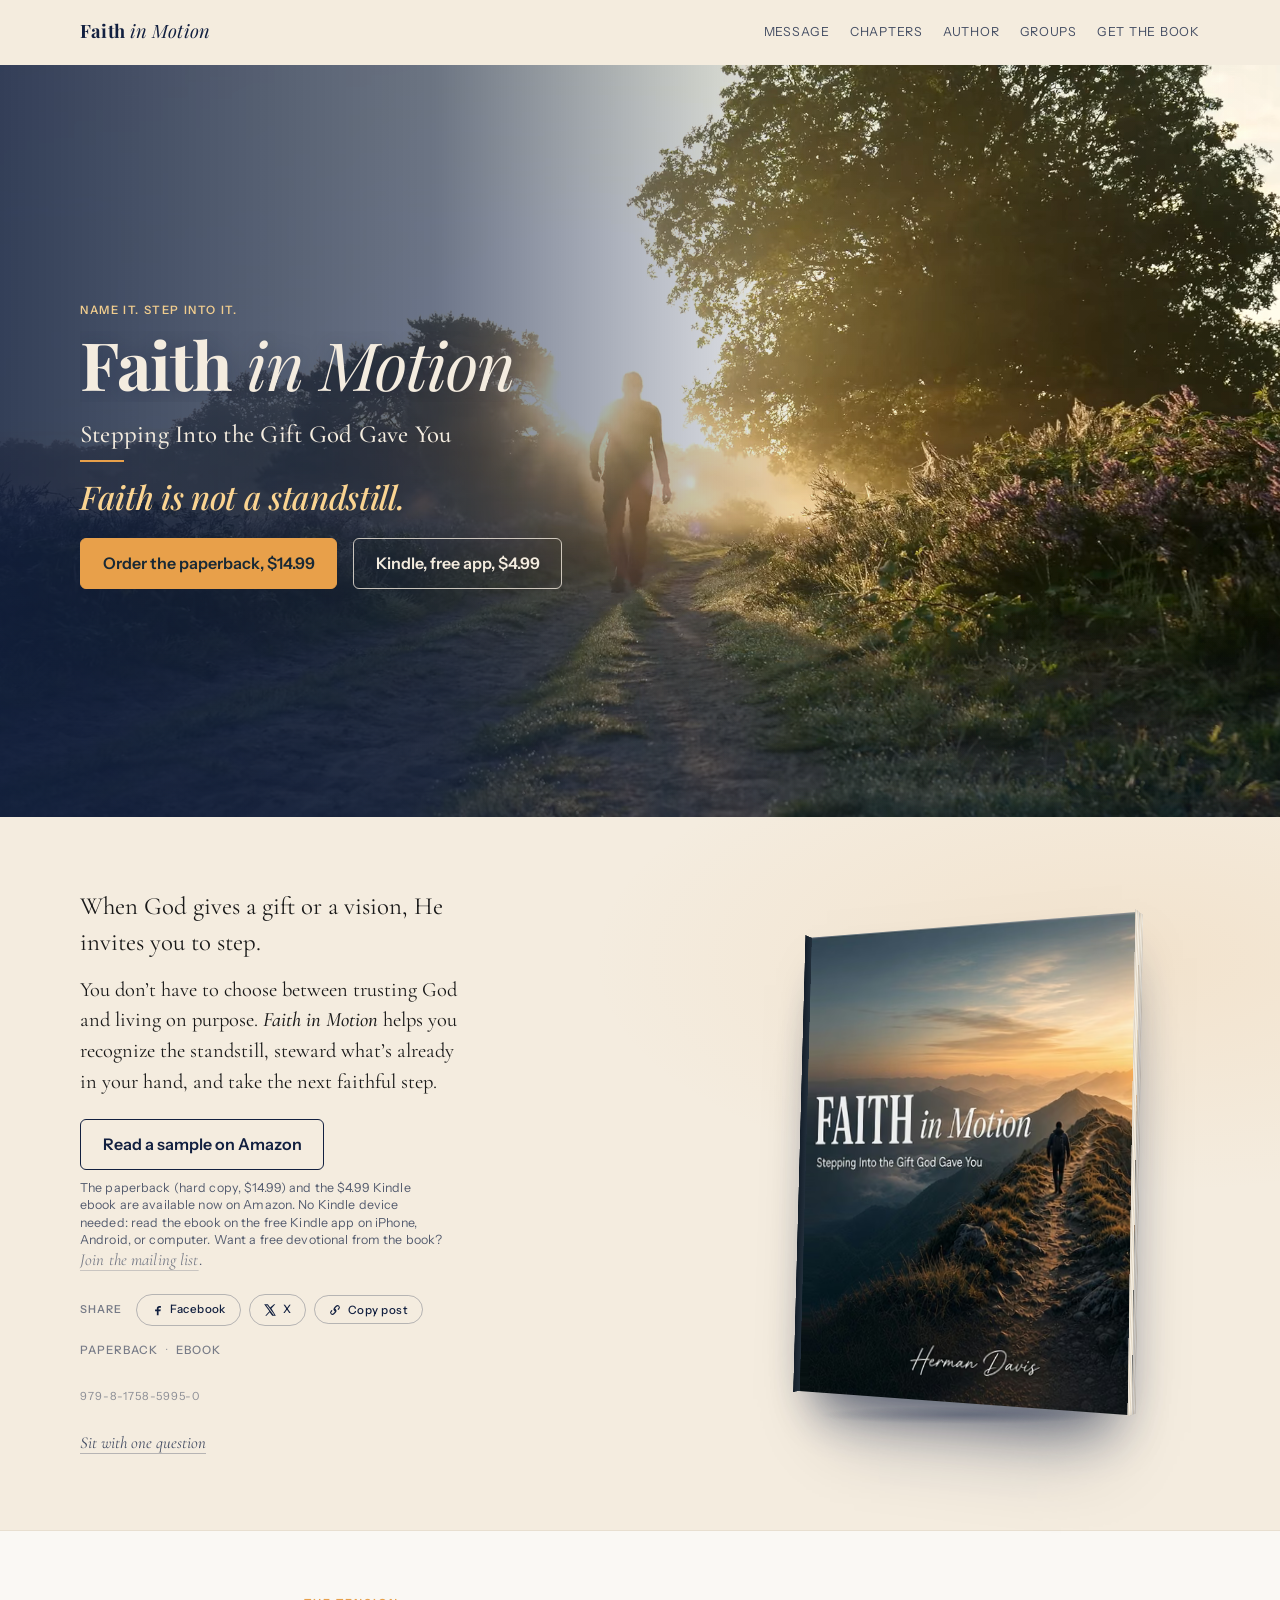
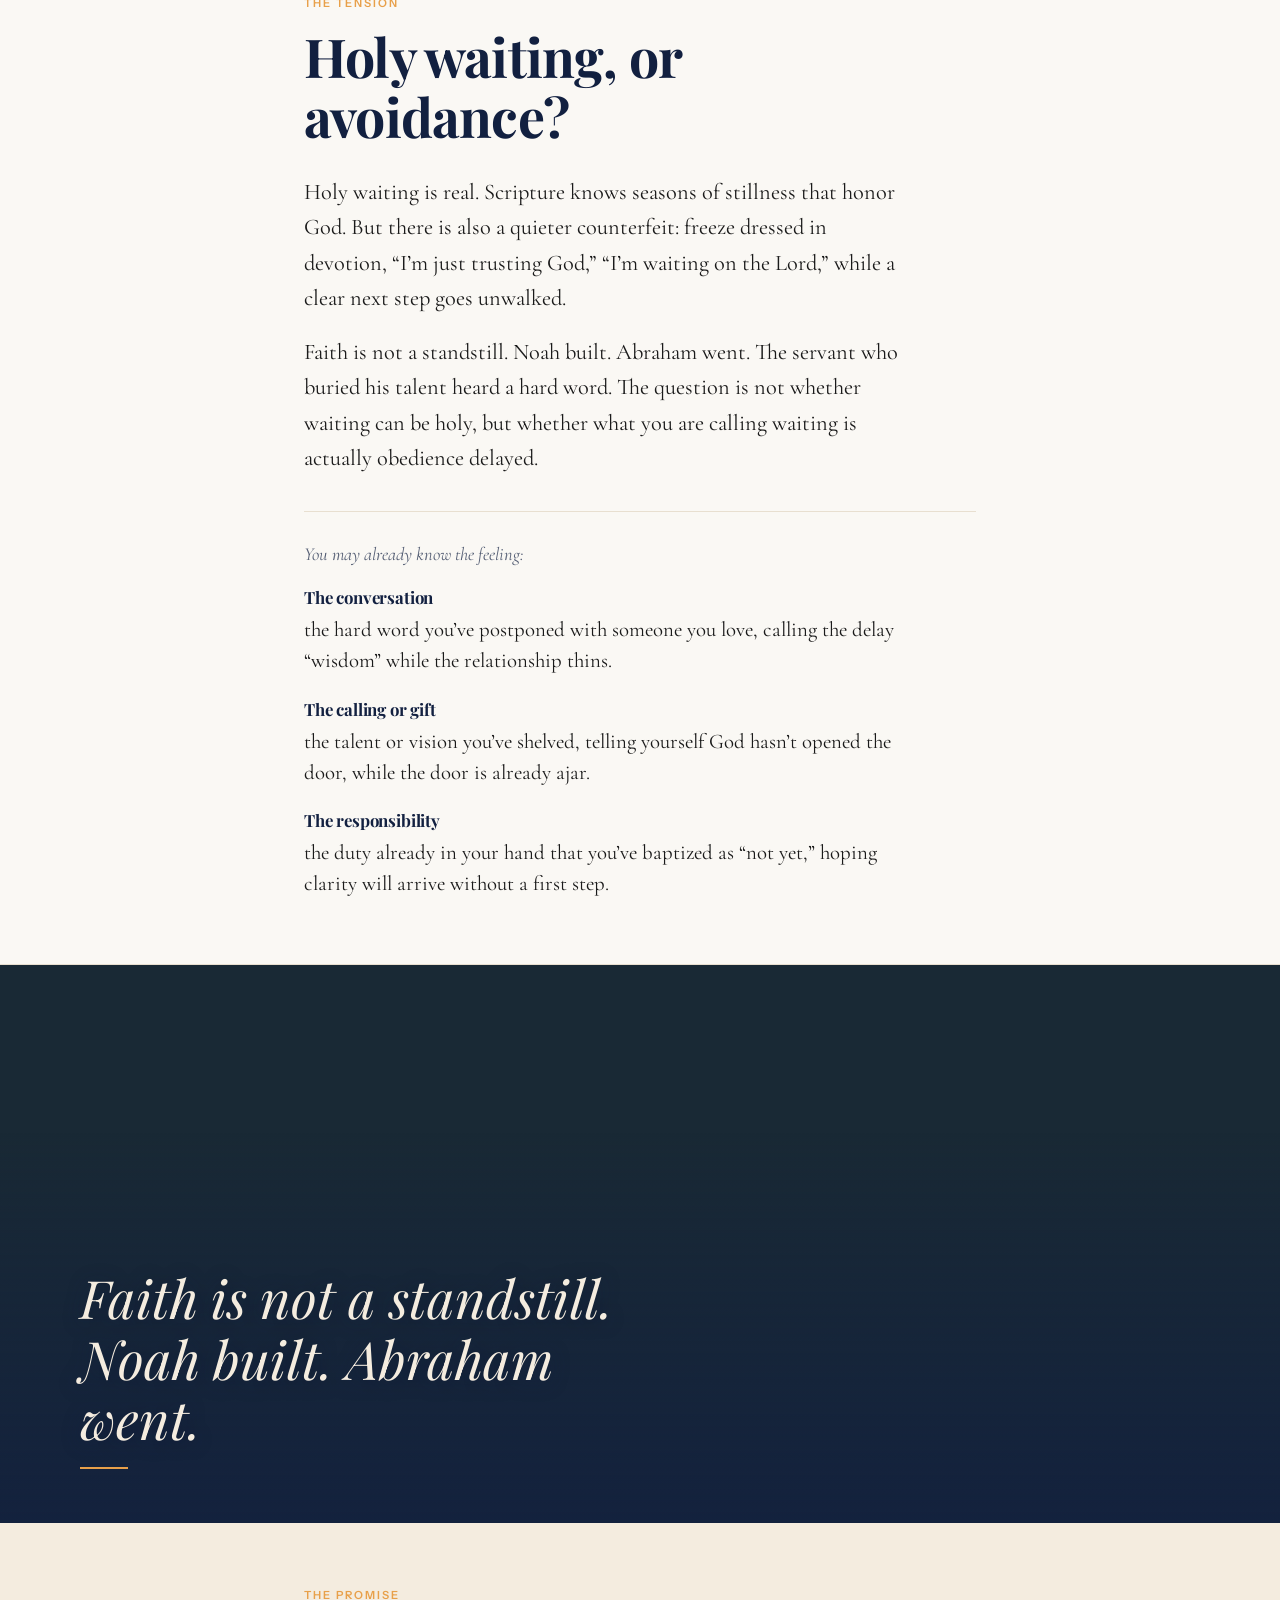
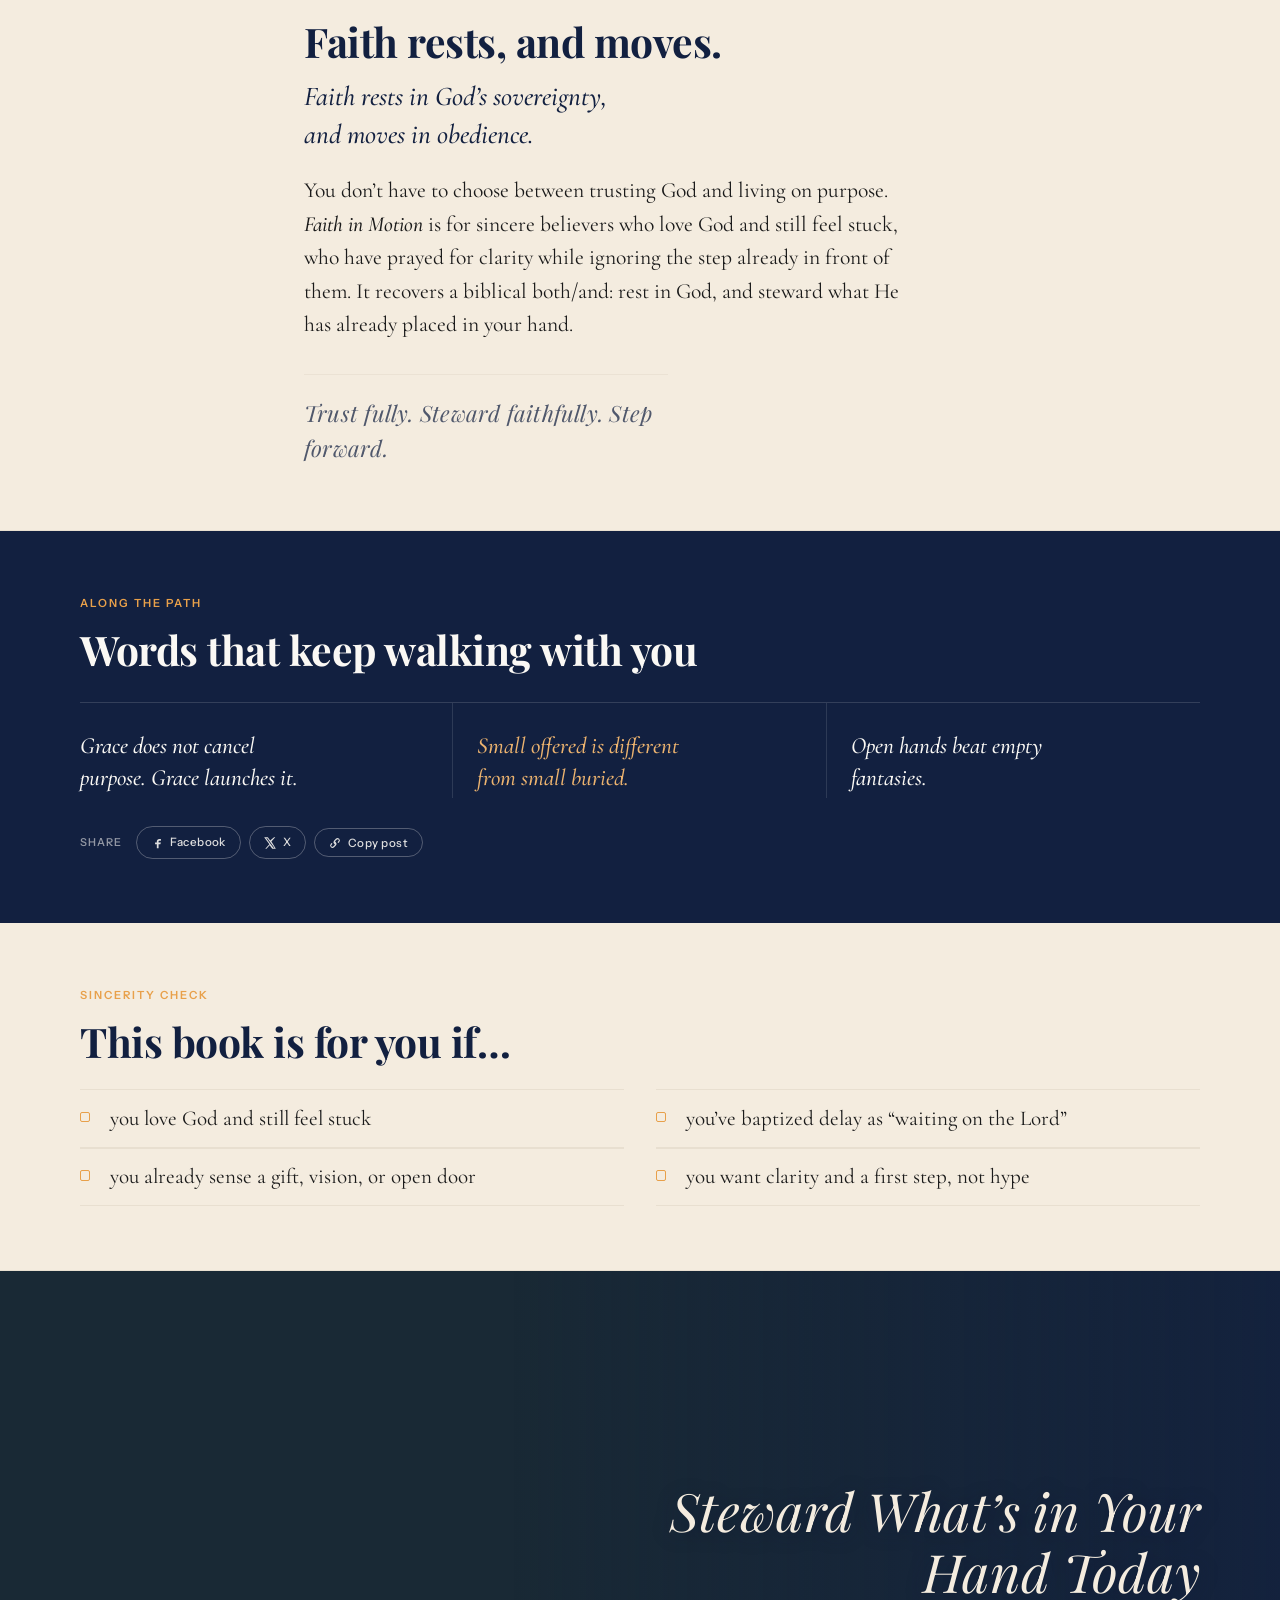
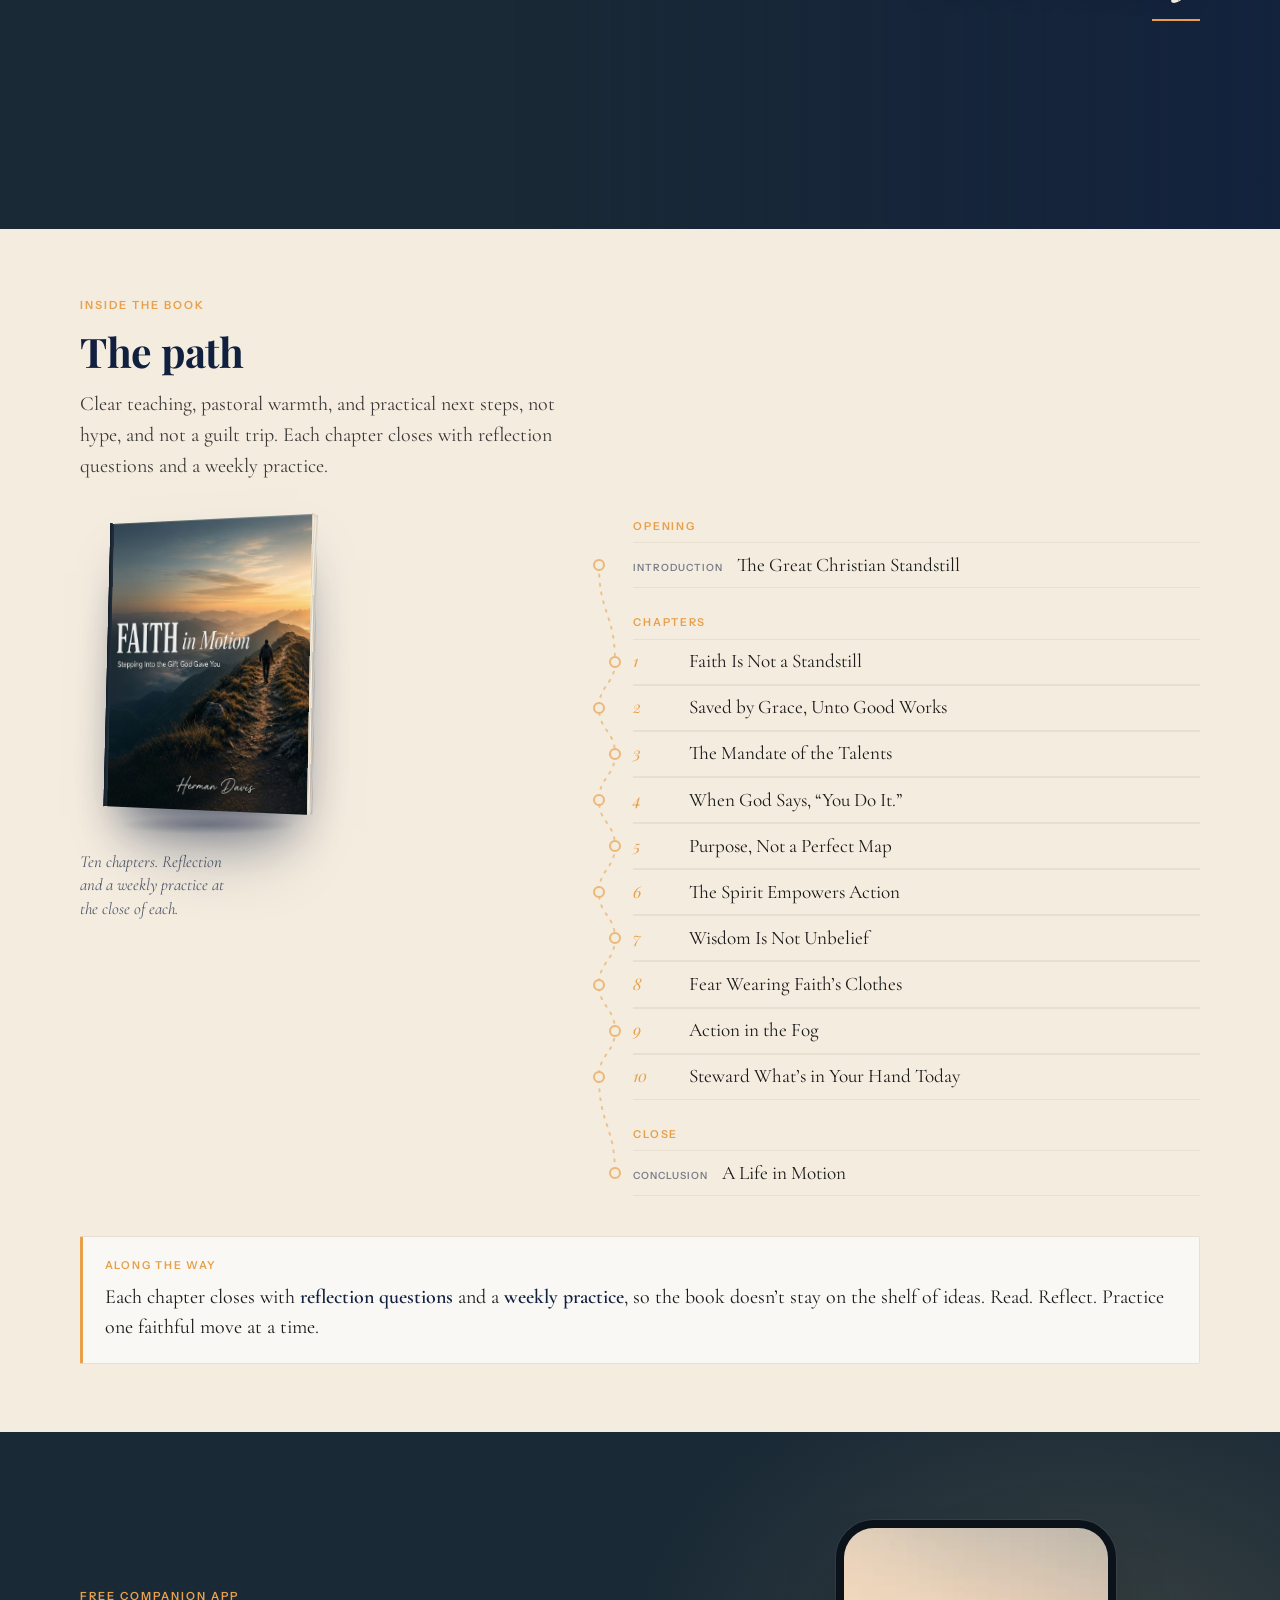
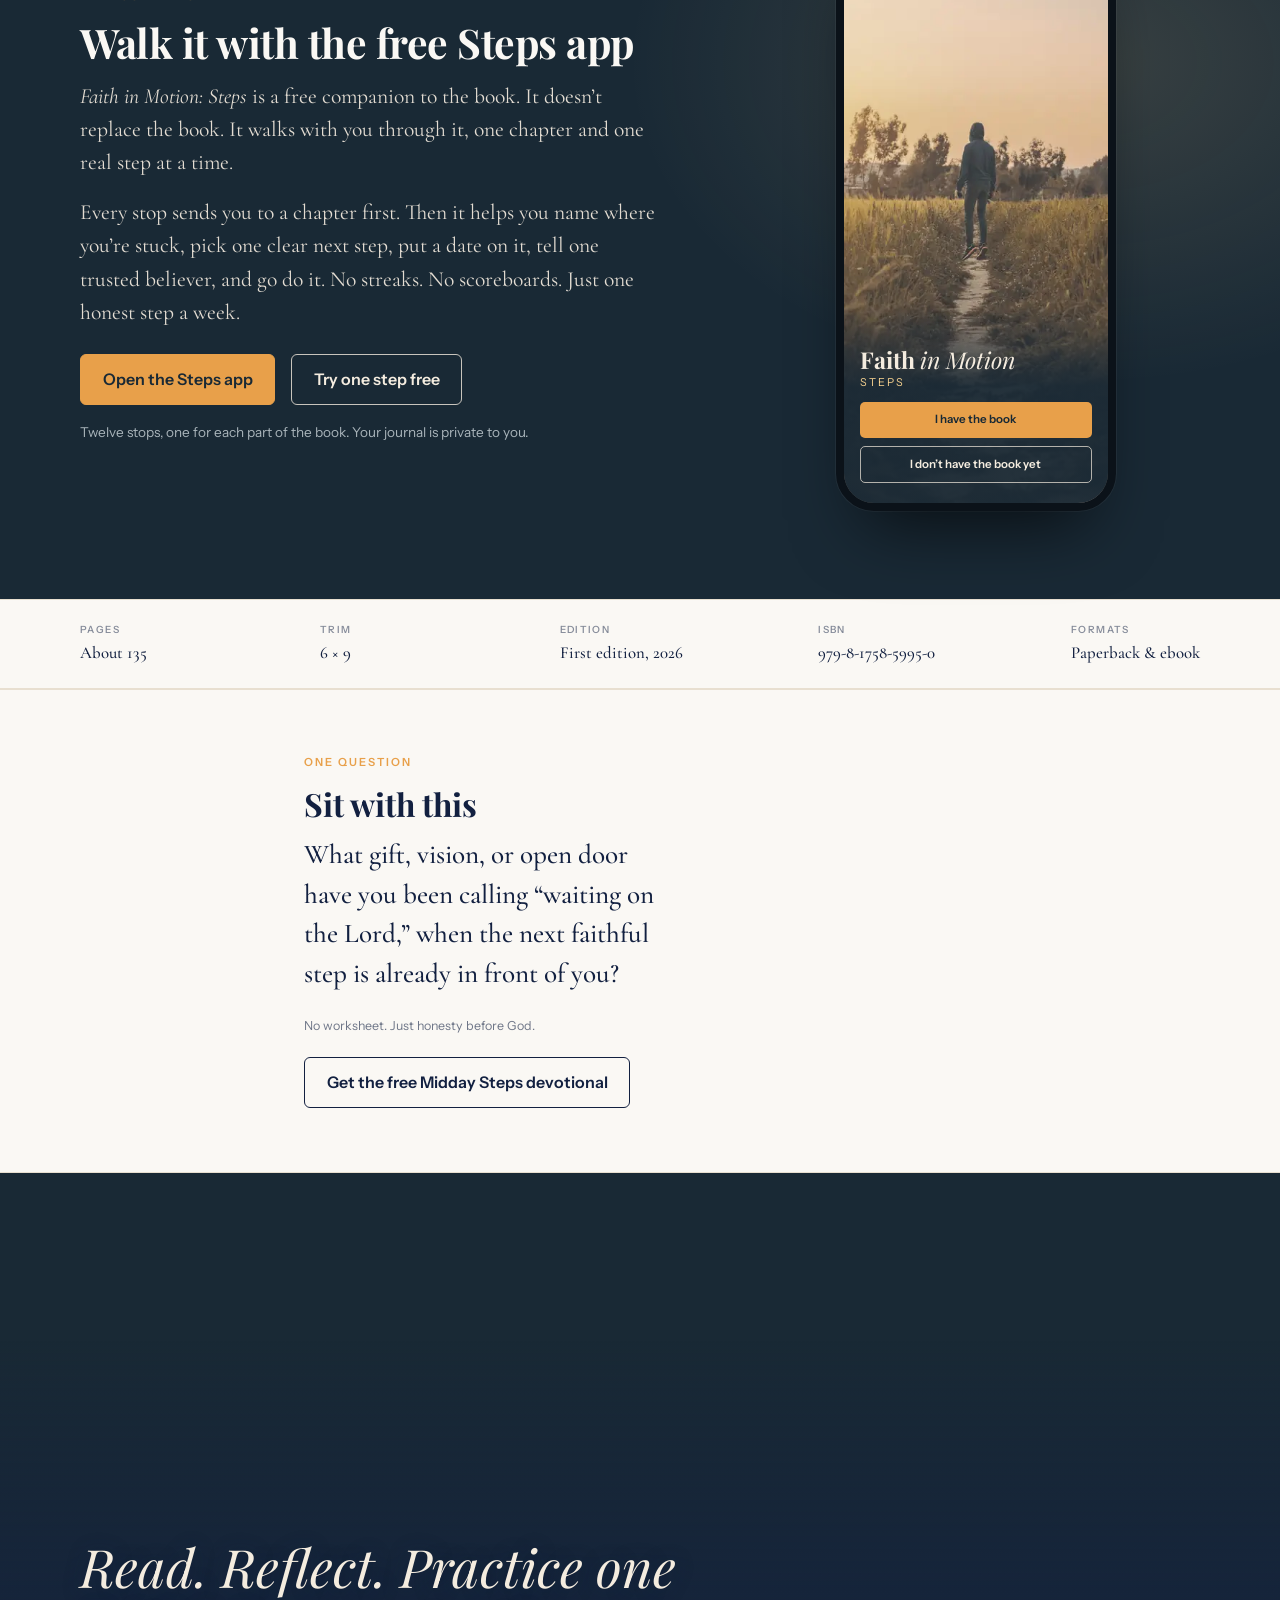
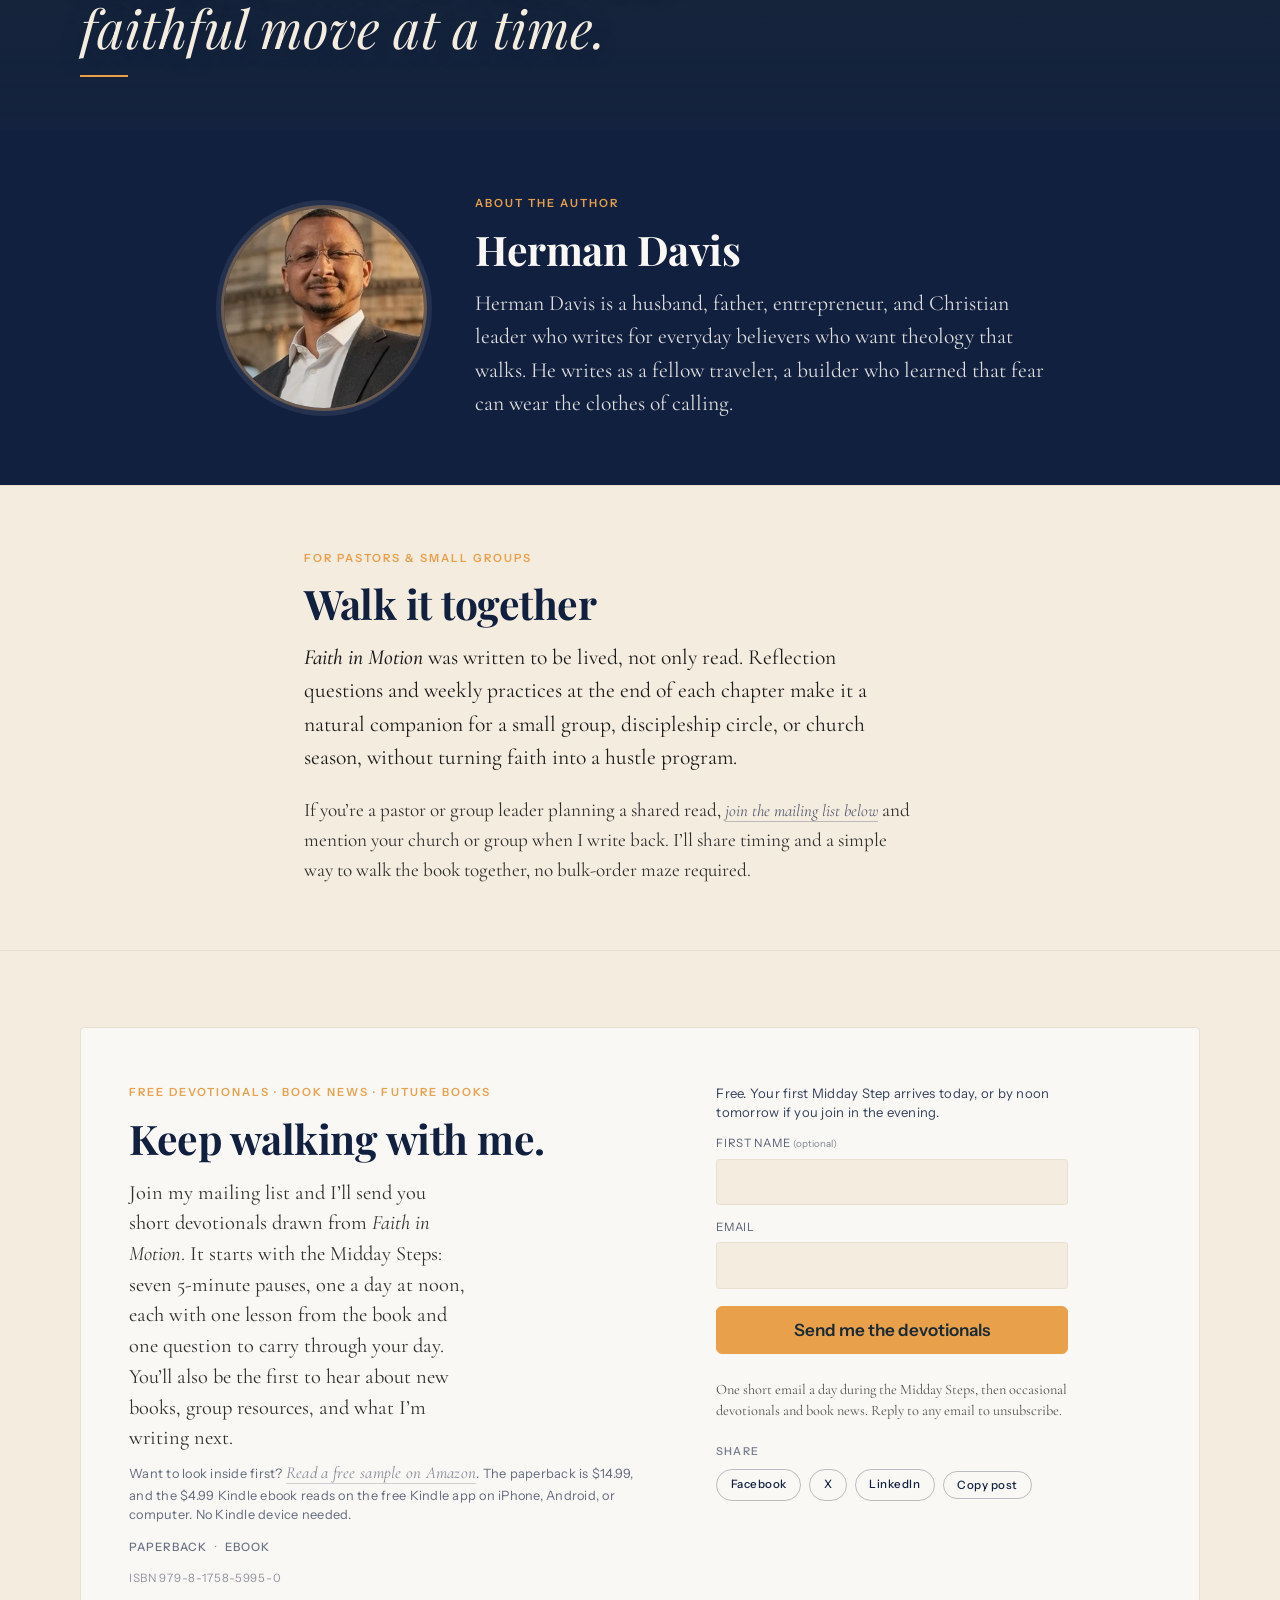
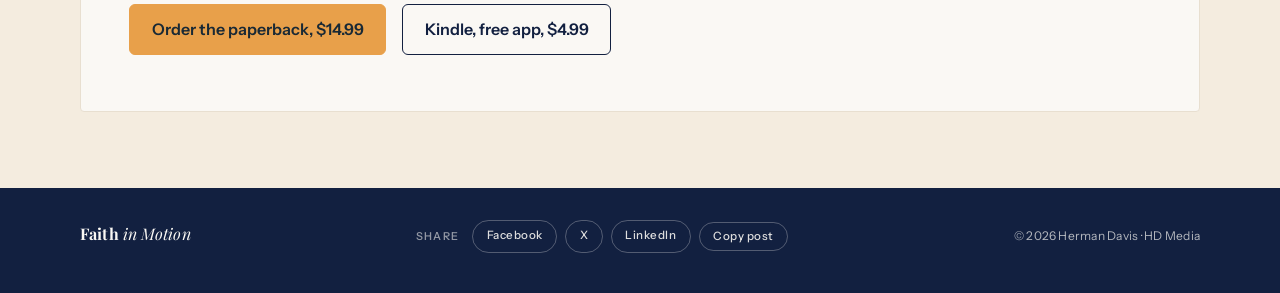
==== index.html @ 465da533 "Social cards: new branded OG images for the site and the Steps app (1200x630 JPEG), full og/twitter " ====
<!DOCTYPE html>
<html lang="en">
<head>
  <meta charset="utf-8" />
  <meta name="viewport" content="width=device-width, initial-scale=1" />
  <title>Faith in Motion | Herman Davis</title>
  <meta name="description" content="You don’t have to choose between trusting God and living on purpose. Faith in Motion helps you recognize the standstill, steward what’s already in your hand, and take the next faithful step. A book by Herman Davis. Paperback and Kindle available now on Amazon; the Kindle ebook reads on the free Kindle app on any phone or computer, no device needed. Join Herman's mailing list for free devotionals." />
  <link rel="canonical" href="https://faithinmotionbook.com/" />
  <meta property="og:type" content="website" />
  <meta property="og:url" content="https://faithinmotionbook.com/" />
  <meta property="og:title" content="Faith in Motion | Herman Davis" />
  <meta property="og:description" content="You don’t have to choose between trusting God and living on purpose. Faith in Motion helps you recognize the standstill, steward what’s already in your hand, and take the next faithful step. A book by Herman Davis. Paperback and Kindle available now on Amazon; the Kindle ebook reads on the free Kindle app on any phone or computer, no device needed. Join Herman's mailing list for free devotionals." />
  <meta property="og:site_name" content="Faith in Motion" />
  <meta property="og:image" content="https://faithinmotionbook.com/assets/og-faith-in-motion-1200x630.jpg" />
  <meta property="og:image:secure_url" content="https://faithinmotionbook.com/assets/og-faith-in-motion-1200x630.jpg" />
  <meta property="og:image:type" content="image/jpeg" />
  <meta property="og:image:width" content="1200" />
  <meta property="og:image:height" content="630" />
  <meta property="og:image:alt" content="Faith in Motion by Herman Davis: a walker on a sunrise path beside the book cover" />
  <meta name="twitter:card" content="summary_large_image" />
  <meta name="twitter:title" content="Faith in Motion | Herman Davis" />
  <meta name="twitter:description" content="You don’t have to choose between trusting God and living on purpose. Faith in Motion helps you recognize the standstill, steward what’s already in your hand, and take the next faithful step. A book by Herman Davis. Paperback and Kindle available now on Amazon; the Kindle ebook reads on the free Kindle app on any phone or computer, no device needed. Join Herman's mailing list for free devotionals." />
  <meta name="twitter:image" content="https://faithinmotionbook.com/assets/og-faith-in-motion-1200x630.jpg" />
  <meta name="twitter:image:alt" content="Faith in Motion by Herman Davis: a walker on a sunrise path beside the book cover" />
  <link rel="apple-touch-icon" href="assets/apple-touch-icon.png" />
  <link rel="icon" href="data:image/svg+xml,%3Csvg xmlns='http://www.w3.org/2000/svg' viewBox='0 0 32 32'%3E%3Crect width='32' height='32' rx='4' fill='%23122040'/%3E%3Ctext x='16' y='23' text-anchor='middle' font-family='Georgia,serif' font-size='20' font-weight='700' fill='%23F4ECDF'%3EF%3C/text%3E%3C/svg%3E" type="image/svg+xml" />
  <script>document.documentElement.classList.add("js");if(!window.matchMedia("(prefers-reduced-motion: reduce)").matches)document.documentElement.classList.add("motion-ok");</script>
  <link rel="preload" as="image" href="assets/hero/hero-poster-720.webp" type="image/webp" media="(max-width: 767px)" fetchpriority="high" />
  <link rel="preload" as="image" href="assets/hero/hero-poster-1600.webp" type="image/webp" media="(min-width: 768px)" fetchpriority="high" />
  <link rel="preload" as="font" href="assets/fonts/playfair-display-normal.woff2" type="font/woff2" crossorigin />
  <link rel="preload" as="font" href="assets/fonts/cormorant-garamond-normal.woff2" type="font/woff2" crossorigin />
  <style>
    @font-face { font-family: "Playfair Display"; font-style: normal; font-weight: 700; font-display: swap; src: url("assets/fonts/playfair-display-normal.woff2") format("woff2"); }
    @font-face { font-family: "Playfair Display"; font-style: italic; font-weight: 400 500; font-display: swap; src: url("assets/fonts/playfair-display-italic.woff2") format("woff2"); }
    @font-face { font-family: "Cormorant Garamond"; font-style: normal; font-weight: 400 600; font-display: swap; src: url("assets/fonts/cormorant-garamond-normal.woff2") format("woff2"); }
    @font-face { font-family: "Cormorant Garamond"; font-style: italic; font-weight: 400 500; font-display: swap; src: url("assets/fonts/cormorant-garamond-italic.woff2") format("woff2"); }
    @font-face { font-family: "Instrument Sans"; font-style: normal; font-weight: 400 700; font-display: swap; src: url("/app/fonts/instrument-sans-var.woff2") format("woff2"); }
  </style>
  <link rel="stylesheet" href="styles.css?v=20261017-motion" />
</head>
<body>
  <a class="skip-link" href="#main">Skip to content</a>

  <header class="site-header" role="banner">
    <div class="shell header-inner">
      <a class="wordmark" href="#top" aria-label="Faith in Motion, home">
        <span class="wm-faith">Faith</span><span class="wm-motion"> in Motion</span>
      </a>
      <nav class="nav" aria-label="Primary">
        <a class="nav-link" href="#tension">Message</a>
        <a class="nav-link" href="#inside">Chapters</a>
        <a class="nav-link" href="#about">Author</a>
        <a class="nav-link" href="#groups">Groups</a>
        <a class="nav-link nav-buy" href="https://www.amazon.com/Faith-Motion-Stepping-Into-Gift/dp/B0HL396MH6" target="_blank" rel="noopener noreferrer" data-cta="amazon-paperback">Get the book</a>
        <!--
          PRE-ORDER CTA (Kindle live Sep 2026). After Oct 12, 2026 Amazon is live:
          1) Change label "Notify me" → "Get the book"
          2) Set href to the real Amazon product URL (not a search URL)
          3) Set data-cta="amazon" (or remove data-cta)
          Keep FormSubmit notify band as optional secondary if desired.
        -->
      </nav>
    </div>
  </header>

  <main id="main">
    <!-- HERO: full-bleed dawn path film (Pexels 18089625, Matthias Groeneveld). Poster paints first; the film loads after first paint, plays once and holds its last frame. -->
    <section class="hero hero-film" id="top" aria-labelledby="hero-title">
      <div class="hero-media" aria-hidden="true">
        <picture>
          <source media="(max-width: 767px)" srcset="assets/hero/hero-poster-720.webp" type="image/webp" />
          <source media="(max-width: 767px)" srcset="assets/hero/hero-poster-720.jpg" />
          <source srcset="assets/hero/hero-poster-1600.webp" type="image/webp" />
          <img class="hero-poster" src="assets/hero/hero-poster-1600.jpg" width="1600" height="900" alt="" fetchpriority="high" decoding="async" />
        </picture>
        <video class="hero-video" muted playsinline preload="none" disablepictureinpicture tabindex="-1"
          data-src-mobile-webm="assets/hero/hero-720p.webm" data-src-mobile-mp4="assets/hero/hero-720p.mp4"
          data-src-desktop-webm="assets/hero/hero-1080.webm" data-src-desktop-mp4="assets/hero/hero-1080.mp4"></video>
        <div class="hero-scrim"></div>
      </div>
      <div class="shell hero-film-inner">
        <div class="hero-copy">
          <p class="eyebrow campaign-kicker">Name it. Step into it.</p>
          <h1 id="hero-title" class="hero-title">
            <span class="t-faith">Faith</span><span class="t-motion"> in Motion</span>
          </h1>
          <p class="hero-subtitle">Stepping Into the Gift God Gave You</p>
          <p class="hero-thesis">Faith is not a standstill.</p>
          <div class="hero-cta">
            <!-- LIVE Oct 11 2026: paperback ASIN B0HL396MH6 + Kindle B0HKV9P1FQ -->
            <a class="btn btn-primary" href="https://www.amazon.com/Faith-Motion-Stepping-Into-Gift/dp/B0HL396MH6" target="_blank" rel="noopener noreferrer" data-cta="amazon-paperback">Order the paperback, $14.99</a>
            <a class="btn btn-secondary" href="https://www.amazon.com/dp/B0HKV9P1FQ" target="_blank" rel="noopener noreferrer" data-cta="amazon-kindle">Kindle, free app, $4.99</a>
          </div>
        </div>
      </div>
    </section>

    <!-- HERO DETAIL: the book as an object, the promise, and the rest of the hero copy -->
    <section class="hero-detail" aria-label="About the book">
      <div class="shell hero-detail-grid">
        <div class="hero-detail-copy">
          <p class="hero-oneliner reveal">
            When God gives a gift or a vision, He invites you to step.
          </p>
          <p class="hero-promise reveal">
            You don’t have to choose between trusting God and living on purpose.
            <em>Faith in Motion</em> helps you recognize the standstill, steward what’s already in your hand, and take the next faithful step.
          </p>
          <div class="hero-cta reveal">
            <a class="btn btn-secondary" href="https://www.amazon.com/dp/B0HKV9P1FQ" target="_blank" rel="noopener noreferrer" data-cta="amazon-sample">Read a sample on Amazon</a>
            <p class="cta-aside status-line">The paperback (hard copy, $14.99) and the $4.99 Kindle ebook are available now on Amazon. No Kindle device needed: read the ebook on the free Kindle app on iPhone, Android, or computer. Want a free devotional from the book? <a class="soft-link" href="#notify">Join the mailing list</a>.</p>
          </div>
          <div class="share-bar" role="group" aria-label="Share this page">
            <p class="share-label">Share</p>
            <div class="share-btns">
              <a class="share-btn" href="https://www.facebook.com/sharer/sharer.php?u=https%3A%2F%2Ffaithinmotionbook.com%2F&quote=I%27m%20reading%20Faith%20in%20Motion%20by%20Herman%20Davis.%20%27Grace%20does%20not%20cancel%20purpose.%20Grace%20launches%20it.%27%20Get%20Herman%27s%20free%20devotionals%3A%20https%3A%2F%2Ffaithinmotionbook.com" data-share="facebook" target="_blank" rel="noopener noreferrer"><svg class="share-icon" width="14" height="14" viewBox="0 0 24 24" aria-hidden="true" focusable="false"><path fill="currentColor" d="M14 8h3V5h-3c-2.2 0-4 1.8-4 4v2H7v3h3v7h3v-7h3l1-3h-4V9c0-.6.4-1 1-1z"/></svg><span>Facebook</span></a>
              <a class="share-btn" href="https://twitter.com/intent/tweet?text=I%27m%20reading%20Faith%20in%20Motion%20by%20Herman%20Davis.%20%27Grace%20does%20not%20cancel%20purpose.%20Grace%20launches%20it.%27%20Get%20Herman%27s%20free%20devotionals%3A%20https%3A%2F%2Ffaithinmotionbook.com" data-share="x" target="_blank" rel="noopener noreferrer"><svg class="share-icon" width="14" height="14" viewBox="0 0 24 24" aria-hidden="true" focusable="false"><path fill="currentColor" d="M18.9 2H21l-6.6 7.5L22 22h-6.2l-4.4-6.3L6 22H3.9l7-8L2 2h6.3l4 5.8L18.9 2zm-1.1 18h1.7L7.3 3.9H5.5L17.8 20z"/></svg><span>X</span></a>
              <button type="button" class="share-btn share-copy" data-share-copy aria-label="Copy share post text"><svg class="share-icon" width="14" height="14" viewBox="0 0 24 24" aria-hidden="true" focusable="false"><path fill="currentColor" d="M10.6 13.4a4 4 0 0 1 0-5.7l2.8-2.8a4 4 0 1 1 5.7 5.7l-1.4 1.4-1.4-1.4 1.4-1.4a2 2 0 1 0-2.8-2.8l-2.8 2.8a2 2 0 0 0 0 2.8l1.4 1.4-1.5 1.4-1.4-1.4zm2.8-2.8a4 4 0 0 1 0 5.7l-2.8 2.8a4 4 0 1 1-5.7-5.7l1.4-1.4 1.4 1.4-1.4 1.4a2 2 0 1 0 2.8 2.8l2.8-2.8a2 2 0 0 0 0-2.8l-1.4-1.4 1.5-1.4 1.4 1.4z"/></svg><span>Copy post</span></button>
            </div>
            <p class="share-copied" data-share-copied hidden>Post text copied</p>
          </div>
          <p class="formats-chips" aria-label="Available formats">
            <span class="format-chip">Paperback</span>
            <span class="format-sep" aria-hidden="true">·</span>
            <span class="format-chip">Ebook</span>
          </p>
          <p class="isbn-line"><span class="sr-only">ISBN </span>979-8-1758-5995-0</p>
          <p class="soft-link-wrap">
            <a class="soft-link" href="#sit">Sit with one question</a>
          </p>
        </div>
        <div class="hero-book">
          <figure class="book3d book-in" aria-label="Faith in Motion book cover">
            <div class="book3d-inner">
              <picture>
                <source type="image/avif" srcset="assets/cover-clean-600.avif 600w, assets/cover-clean-900.avif 900w" sizes="(max-width: 860px) 62vw, 360px" />
                <source type="image/webp" srcset="assets/cover-clean-600.webp 600w, assets/cover-clean-900.webp 900w" sizes="(max-width: 860px) 62vw, 360px" />
                <img class="book3d-front" src="assets/cover-clean-900.jpg" width="900" height="1194" alt="Faith in Motion book cover: a lone walker on a mountain ridge at dawn, title in white serif type" loading="lazy" decoding="async" />
              </picture>
              <span class="book3d-spine" aria-hidden="true"></span>
              <span class="book3d-pages" aria-hidden="true"></span>
            </div>
          </figure>
        </div>
      </div>
    </section>

    <!-- TENSION — holy waiting vs avoidance -->
    <section class="tension" id="tension" aria-labelledby="tension-title">
      <div class="shell tension-inner">
        <p class="section-kicker">The tension</p>
        <h2 id="tension-title" class="reveal display-lg">Holy waiting, or avoidance?</h2>
        <div class="tension-prose">
          <p>
            Holy waiting is real. Scripture knows seasons of stillness that honor God.
            But there is also a quieter counterfeit: freeze dressed in devotion,
            “I’m just trusting God,” “I’m waiting on the Lord,” while a clear next step goes unwalked.
          </p>
          <p>
            Faith is not a standstill. Noah built. Abraham went.
            The servant who buried his talent heard a hard word.
            The question is not whether waiting can be holy,
            but whether what you are calling waiting is actually obedience delayed.
          </p>
        </div>
        <div class="tension-examples" aria-label="Recognizable standstills">
          <p class="examples-lede">You may already know the feeling:</p>
          <ul class="examples-list">
            <li>
              <span class="ex-label">The conversation</span>
              the hard word you’ve postponed with someone you love, calling the delay “wisdom” while the relationship thins.
            </li>
            <li>
              <span class="ex-label">The calling or gift</span>
              the talent or vision you’ve shelved, telling yourself God hasn’t opened the door, while the door is already ajar.
            </li>
            <li>
              <span class="ex-label">The responsibility</span>
              the duty already in your hand that you’ve baptized as “not yet,” hoping clarity will arrive without a first step.
            </li>
          </ul>
        </div>
      </div>
    </section>

    <!-- PHOTO BAND: graded Pexels photo (see assets/CREDITS.md), slow push-in; quote is verbatim from this page -->
    <section class="photo-band" aria-label="A lone walker on a foggy road">
      <picture class="band-media">
        <source media="(max-width: 767px)" srcset="assets/bands/road-fog-800.webp" type="image/webp" />
        <img src="assets/bands/road-fog-1600.webp" width="1600" height="900" alt="" loading="lazy" decoding="async" />
      </picture>
      <div class="band-scrim" aria-hidden="true"></div>
      <blockquote class="shell band-quote reveal">
        <p>Faith is not a standstill. Noah built. Abraham went.</p>
        <span class="band-rule" aria-hidden="true"></span>
      </blockquote>
    </section>

    <!-- PROMISE -->
    <section class="promise" id="promise" aria-labelledby="promise-title">
      <div class="shell promise-inner">
        <p class="section-kicker">The promise</p>
        <h2 id="promise-title" class="reveal display-md">Faith rests, and moves.</h2>
        <p class="promise-north">
          Faith rests in God’s sovereignty, and moves in obedience.
        </p>
        <p class="promise-body">
          You don’t have to choose between trusting God and living on purpose.
          <em>Faith in Motion</em> is for sincere believers who love God and still feel stuck,
          who have prayed for clarity while ignoring the step already in front of them.
          It recovers a biblical both/and: rest in God, and steward what He has already placed in your hand.
        </p>
        <p class="spine-line" role="note">Trust fully. Steward faithfully. Step forward.</p>
      </div>
    </section>

    <!-- REFRAIN — three editorial beats (Muse campaign; quiet-premium columns) -->
    <section class="refrain" id="refrain" aria-labelledby="refrain-title">
      <div class="shell">
        <header class="refrain-head">
          <p class="section-kicker kicker-on-navy">Along the path</p>
          <h2 id="refrain-title" class="display-md on-navy">Words that keep walking with you</h2>
        </header>
        <ul class="refrain-cols">
          <li class="refrain-col">
            <p class="refrain-quote">Grace does not cancel purpose. Grace launches it.</p>
          </li>
          <li class="refrain-col">
            <p class="refrain-quote">Small offered is different from small buried.</p>
          </li>
          <li class="refrain-col">
            <p class="refrain-quote">Open hands beat empty fantasies.</p>
          </li>
        </ul>
        <div class="share-bar share-bar-on-navy" role="group" aria-label="Share this page">
            <p class="share-label">Share</p>
            <div class="share-btns">
              <a class="share-btn" href="https://www.facebook.com/sharer/sharer.php?u=https%3A%2F%2Ffaithinmotionbook.com%2F&quote=I%27m%20reading%20Faith%20in%20Motion%20by%20Herman%20Davis.%20%27Grace%20does%20not%20cancel%20purpose.%20Grace%20launches%20it.%27%20Get%20Herman%27s%20free%20devotionals%3A%20https%3A%2F%2Ffaithinmotionbook.com" data-share="facebook" target="_blank" rel="noopener noreferrer"><svg class="share-icon" width="14" height="14" viewBox="0 0 24 24" aria-hidden="true" focusable="false"><path fill="currentColor" d="M14 8h3V5h-3c-2.2 0-4 1.8-4 4v2H7v3h3v7h3v-7h3l1-3h-4V9c0-.6.4-1 1-1z"/></svg><span>Facebook</span></a>
              <a class="share-btn" href="https://twitter.com/intent/tweet?text=I%27m%20reading%20Faith%20in%20Motion%20by%20Herman%20Davis.%20%27Grace%20does%20not%20cancel%20purpose.%20Grace%20launches%20it.%27%20Get%20Herman%27s%20free%20devotionals%3A%20https%3A%2F%2Ffaithinmotionbook.com" data-share="x" target="_blank" rel="noopener noreferrer"><svg class="share-icon" width="14" height="14" viewBox="0 0 24 24" aria-hidden="true" focusable="false"><path fill="currentColor" d="M18.9 2H21l-6.6 7.5L22 22h-6.2l-4.4-6.3L6 22H3.9l7-8L2 2h6.3l4 5.8L18.9 2zm-1.1 18h1.7L7.3 3.9H5.5L17.8 20z"/></svg><span>X</span></a>
              <button type="button" class="share-btn share-copy" data-share-copy aria-label="Copy share post text"><svg class="share-icon" width="14" height="14" viewBox="0 0 24 24" aria-hidden="true" focusable="false"><path fill="currentColor" d="M10.6 13.4a4 4 0 0 1 0-5.7l2.8-2.8a4 4 0 1 1 5.7 5.7l-1.4 1.4-1.4-1.4 1.4-1.4a2 2 0 1 0-2.8-2.8l-2.8 2.8a2 2 0 0 0 0 2.8l1.4 1.4-1.5 1.4-1.4-1.4zm2.8-2.8a4 4 0 0 1 0 5.7l-2.8 2.8a4 4 0 1 1-5.7-5.7l1.4-1.4 1.4 1.4-1.4 1.4a2 2 0 1 0 2.8 2.8l2.8-2.8a2 2 0 0 0 0-2.8l-1.4-1.4 1.5-1.4 1.4 1.4z"/></svg><span>Copy post</span></button>
            </div>
            <p class="share-copied" data-share-copied hidden>Post text copied</p>
          </div>
      </div>
    </section>

    <!-- FOR YOU IF -->
    <section class="foryou" id="for-you" aria-labelledby="foryou-title">
      <div class="shell foryou-inner">
        <p class="section-kicker">Sincerity check</p>
        <h2 id="foryou-title" class="reveal display-md">This book is for you if…</h2>
        <ul class="foryou-list foryou-grid">
          <li>you love God and still feel stuck</li>
          <li>you’ve baptized delay as “waiting on the Lord”</li>
          <li>you already sense a gift, vision, or open door</li>
          <li>you want clarity and a first step, not hype</li>
        </ul>
      </div>
    </section>

    <!-- PHOTO BAND: graded Pexels photo (see assets/CREDITS.md), slow push-in; quote is verbatim from this page -->
    <section class="photo-band band-right" aria-label="Weathered hands holding soil and seeds">
      <picture class="band-media">
        <source media="(max-width: 767px)" srcset="assets/bands/seeds-800.webp" type="image/webp" />
        <img src="assets/bands/seeds-1600.webp" width="1600" height="900" alt="" loading="lazy" decoding="async" />
      </picture>
      <div class="band-scrim" aria-hidden="true"></div>
      <blockquote class="shell band-quote reveal">
        <p>Steward What’s in Your Hand Today</p>
        <span class="band-rule" aria-hidden="true"></span>
      </blockquote>
    </section>

    <!-- CHAPTERS / PATH — real TOC from TEXT-LOCKED manuscript -->
    <section class="inside" id="inside" aria-labelledby="inside-title">
      <div class="shell">
        <header class="inside-head">
          <p class="section-kicker">Inside the book</p>
          <h2 id="inside-title" class="reveal display-md">The path</h2>
          <p class="inside-lede">
            Clear teaching, pastoral warmth, and practical next steps, not hype, and not a guilt trip.
            Each chapter closes with reflection questions and a weekly practice.
          </p>
        </header>

        <div class="chapter-map has-route" aria-label="Table of contents">
          <aside class="map-stage" aria-hidden="true">
            <figure class="book3d book3d-sm book-in">
              <div class="book3d-inner">
                <picture>
                  <source type="image/avif" srcset="assets/cover-clean-600.avif" />
                  <source type="image/webp" srcset="assets/cover-clean-600.webp" />
                  <img class="book3d-front" src="assets/cover-clean-900.jpg" width="900" height="1194" alt="" loading="lazy" decoding="async" />
                </picture>
                <span class="book3d-spine"></span>
                <span class="book3d-pages"></span>
              </div>
            </figure>
            <p class="map-stage-note">Ten chapters. Reflection and a weekly practice at the close of each.</p>
          </aside>
          <div class="map-toc">
            <svg class="route-line" aria-hidden="true" focusable="false"><path class="route-trail" d="" /><path class="route-walked" d="" /></svg>
            <div class="map-block map-opening">
              <p class="map-part">Opening</p>
              <ol class="map-list">
                <li><span class="map-label">Introduction</span><span class="map-title">The Great Christian Standstill</span></li>
              </ol>
            </div>
            <div class="map-block map-chapters">
              <p class="map-part">Chapters</p>
              <ol class="map-list map-list-split" start="1">
                <li><span class="map-num">1</span><span class="map-title">Faith Is Not a Standstill</span></li>
                <li><span class="map-num">2</span><span class="map-title">Saved by Grace, Unto Good Works</span></li>
                <li><span class="map-num">3</span><span class="map-title">The Mandate of the Talents</span></li>
                <li><span class="map-num">4</span><span class="map-title">When God Says, “You Do It.”</span></li>
                <li><span class="map-num">5</span><span class="map-title">Purpose, Not a Perfect Map</span></li>
                <li><span class="map-num">6</span><span class="map-title">The Spirit Empowers Action</span></li>
                <li><span class="map-num">7</span><span class="map-title">Wisdom Is Not Unbelief</span></li>
                <li><span class="map-num">8</span><span class="map-title">Fear Wearing Faith’s Clothes</span></li>
                <li><span class="map-num">9</span><span class="map-title">Action in the Fog</span></li>
                <li><span class="map-num">10</span><span class="map-title">Steward What’s in Your Hand Today</span></li>
              </ol>
            </div>
            <div class="map-block map-close">
              <p class="map-part">Close</p>
              <ol class="map-list">
                <li><span class="map-label">Conclusion</span><span class="map-title">A Life in Motion</span></li>
              </ol>
            </div>
          </div>
        </div>

        <aside class="practice-callout" aria-label="Reflection and weekly practice">
          <p class="practice-kicker">Along the way</p>
          <p class="practice-text">
            Each chapter closes with <strong>reflection questions</strong> and a
            <strong>weekly practice</strong>, so the book doesn’t stay on the shelf of ideas.
            Read. Reflect. Practice one faithful move at a time.
          </p>
        </aside>
      </div>
    </section>

    <!-- STEPS APP: free companion (copy from the app's own intro) -->
    <section class="steps-app" id="steps-app" aria-labelledby="steps-app-title">
      <div class="shell steps-app-grid">
        <div class="steps-app-copy">
          <p class="section-kicker reveal">Free companion app</p>
          <h2 id="steps-app-title" class="display-md on-navy reveal">Walk it with the free Steps app</h2>
          <p class="steps-app-lede reveal">
            <em>Faith in Motion: Steps</em> is a free companion to the book. It doesn’t replace the book. It walks with you through it, one chapter and one real step at a time.
          </p>
          <p class="steps-app-body reveal">
            Every stop sends you to a chapter first. Then it helps you name where you’re stuck, pick one clear next step, put a date on it, tell one trusted believer, and go do it. No streaks. No scoreboards. Just one honest step a week.
          </p>
          <div class="hero-cta reveal">
            <a class="btn btn-primary" href="/app/" data-cta="steps-app">Open the Steps app</a>
            <a class="btn btn-secondary btn-on-dark" href="/app/start/try" data-cta="steps-try">Try one step free</a>
          </div>
          <p class="steps-app-fine reveal">Twelve stops, one for each part of the book. Your journal is private to you.</p>
        </div>
        <div class="steps-app-phone reveal" aria-hidden="true">
          <div class="phone-frame">
            <img src="/app/img/door1-640.webp" width="640" height="800" alt="" loading="lazy" decoding="async" />
            <div class="phone-ui">
              <p class="phone-lockup"><b>Faith </b><i>in Motion</i><span>Steps</span></p>
              <span class="phone-btn">I have the book</span>
              <span class="phone-btn phone-btn-ghost">I don’t have the book yet</span>
            </div>
          </div>
        </div>
      </div>
    </section>

    <!-- BOOK SPECS -->
    <section class="specs" id="specs" aria-labelledby="specs-title">
      <div class="shell specs-inner">
        <h2 id="specs-title" class="sr-only">Book details</h2>
        <ul class="specs-list">
          <li><span class="specs-key">Pages</span> <span class="specs-val">About 135</span></li>
          <li><span class="specs-key">Trim</span> <span class="specs-val">6 × 9</span></li>
          <li><span class="specs-key">Edition</span> <span class="specs-val">First edition, 2026</span></li>
          <li><span class="specs-key">ISBN</span> <span class="specs-val">979-8-1758-5995-0</span></li>
          <li><span class="specs-key">Formats</span> <span class="specs-val">Paperback &amp; ebook</span></li>
        </ul>
      </div>
    </section>

    <!-- ONE QUESTION -->
    <section class="sit" id="sit" aria-labelledby="sit-title">
      <div class="shell sit-inner">
        <p class="section-kicker">One question</p>
        <h2 id="sit-title" class="reveal display-sm">Sit with this</h2>
        <p class="sit-question">
          What gift, vision, or open door have you been calling “waiting on the Lord,”
          when the next faithful step is already in front of you?
        </p>
        <p class="sit-aside">
          No worksheet. Just honesty before God.
        </p>
        <p class="sit-sample">
          <a class="btn btn-secondary js-sample-gate" href="#notify">Get the free Midday Steps devotional</a>
        </p>
      </div>
    </section>

    <!-- PHOTO BAND: graded Pexels photo (see assets/CREDITS.md), slow push-in; quote is verbatim from this page -->
    <section class="photo-band" aria-label="A country road with long tree shadows at sunrise">
      <picture class="band-media">
        <source media="(max-width: 767px)" srcset="assets/bands/road-sunrise-800.webp" type="image/webp" />
        <img src="assets/bands/road-sunrise-1600.webp" width="1600" height="900" alt="" loading="lazy" decoding="async" />
      </picture>
      <div class="band-scrim" aria-hidden="true"></div>
      <blockquote class="shell band-quote reveal">
        <p>Read. Reflect. Practice one faithful move at a time.</p>
        <span class="band-rule" aria-hidden="true"></span>
      </blockquote>
    </section>

    <!-- ABOUT -->
    <section class="about" id="about" aria-labelledby="about-title">
      <div class="shell about-grid">
        <figure class="about-photo">
          <picture>
            <source srcset="assets/herman-headshot-640.webp" type="image/webp" />
            <img
              src="assets/herman-headshot-640.jpg"
              width="320"
              height="320"
              alt="Herman Davis, author of Faith in Motion"
              loading="lazy"
              decoding="async"
            />
          </picture>
        </figure>
        <div class="about-copy">
          <p class="section-kicker kicker-on-navy">About the author</p>
          <h2 id="about-title" class="display-md on-navy">Herman Davis</h2>
          <p>
            Herman Davis is a husband, father, entrepreneur, and Christian leader who writes
            for everyday believers who want theology that walks. He writes as a fellow traveler,
            a builder who learned that fear can wear the clothes of calling.
          </p>
        </div>
      </div>
    </section>

    <!--
      PROOF SLOT — reserved for real endorsements / early-reader letters only.
      Do not invent blurbs, pastor quotes, or star ratings.
      When real proof exists, replace this comment block with a slim .proof band
      (1–3 short letters with name + role, or an honest Amazon rating line).
      Visually hidden placeholder keeps the section out of layout until filled:
    -->
    <section class="proof proof-reserved" id="proof" aria-hidden="true" hidden>
      <!-- fill with real endorsements later -->
    </section>

    <!-- GROUP PATHWAY -->
    <section class="groups" id="groups" aria-labelledby="groups-title">
      <div class="shell groups-inner">
        <p class="section-kicker">For pastors &amp; small groups</p>
        <h2 id="groups-title" class="reveal display-md">Walk it together</h2>
        <p class="groups-body">
          <em>Faith in Motion</em> was written to be lived, not only read.
          Reflection questions and weekly practices at the end of each chapter
          make it a natural companion for a small group, discipleship circle, or church season,
          without turning faith into a hustle program.
        </p>
        <p class="groups-invite">
          If you’re a pastor or group leader planning a shared read,
          <a class="soft-link" href="#notify">join the mailing list below</a>
          and mention your church or group when I write back.
          I’ll share timing and a simple way to walk the book together, no bulk-order maze required.
        </p>
      </div>
    </section>

    <!-- NOTIFY / FINAL CTA: mailing list (devotionals + book updates). Form name stays "notify" so Netlify keeps the same form + history. -->
    <section class="buy" id="notify" aria-labelledby="buy-title">
      <div class="shell buy-inner">
        <div class="buy-copy">
          <p class="section-kicker">Free devotionals · Book news · Future books</p>
          <h2 id="buy-title" class="reveal display-md">Keep walking with me.</h2>
          <p class="buy-invite" id="sample-unlock-note">
            Join my mailing list and I’ll send you short devotionals drawn from <em>Faith in Motion</em>. It starts with the Midday Steps: seven 5-minute pauses, one a day at noon, each with one lesson from the book and one question to carry through your day. You’ll also be the first to hear about new books, group resources, and what I’m writing next.
          </p>
          <p class="buy-meta status-line">Want to look inside first? <a class="soft-link" href="https://www.amazon.com/dp/B0HKV9P1FQ" target="_blank" rel="noopener noreferrer" data-cta="amazon-sample">Read a free sample on Amazon</a>. The paperback is $14.99, and the $4.99 Kindle ebook reads on the free Kindle app on iPhone, Android, or computer. No Kindle device needed.</p>
          <p class="formats-chips formats-chips-buy" aria-label="Available formats">
            <span class="format-chip">Paperback</span>
            <span class="format-sep" aria-hidden="true">·</span>
            <span class="format-chip">Ebook</span>
          </p>
          <p class="buy-isbn">ISBN 979-8-1758-5995-0</p>
          <div class="hero-cta buy-amazon">
            <a class="btn btn-primary" href="https://www.amazon.com/Faith-Motion-Stepping-Into-Gift/dp/B0HL396MH6" target="_blank" rel="noopener noreferrer" data-cta="amazon-paperback">Order the paperback, $14.99</a>
            <a class="btn btn-secondary" href="https://www.amazon.com/dp/B0HKV9P1FQ" target="_blank" rel="noopener noreferrer" data-cta="amazon-kindle">Kindle, free app, $4.99</a>
          </div>
        </div>
        <div class="buy-actions">
          <p class="form-unlock-hint">Free. Your first Midday Step arrives today, or by noon tomorrow if you join in the evening.</p>
          <!-- Signup form: Netlify Forms "notify" (primary) + FormSubmit backup; detection rev 2026-09-30b -->
          <form
            class="notify-form"
            id="notify-form"
            name="notify"
            action="https://formsubmit.co/herman@freedombychoice.com"
            method="POST"
            data-netlify="true"
            netlify-honeypot="_honey"
            novalidate
          >
            <input type="hidden" name="form-name" value="notify" />
            <input type="hidden" name="_subject" value="Faith in Motion — notify me" />
            <input type="hidden" name="_next" value="https://faithinmotionbook.com/thanks" />
            <input type="hidden" name="_captcha" value="false" />
            <input type="text" name="_honey" value="" tabindex="-1" autocomplete="off" class="honey" aria-hidden="true" />

            <div class="form-row">
              <label class="form-label" for="notify-name">First name <span class="optional">(optional)</span></label>
              <input
                class="form-input"
                type="text"
                id="notify-name"
                name="name"
                autocomplete="given-name"
                maxlength="80"
              />
            </div>
            <div class="form-row">
              <label class="form-label" for="notify-email">Email</label>
              <input
                class="form-input"
                type="email"
                id="notify-email"
                name="email"
                autocomplete="email"
                required
                maxlength="120"
                inputmode="email"
              />
            </div>
            <button class="btn btn-primary btn-lg" type="submit" id="notify-submit" data-cta="mailing-list">Send me the devotionals</button>
            <p class="form-fineprint">One short email a day during the Midday Steps, then occasional devotionals and book news. Reply to any email to unsubscribe.</p>
            <p class="form-error" id="notify-error" role="alert" hidden></p>
          </form>
          <div class="notify-success" id="notify-success" hidden>
          </div>

          <div class="share-bar share-bar-notify" role="group" aria-label="Share this page">
            <p class="share-label">Share</p>
            <div class="share-btns">
              <a class="share-btn" href="https://www.facebook.com/sharer/sharer.php?u=https%3A%2F%2Ffaithinmotionbook.com%2F&quote=I%27m%20reading%20Faith%20in%20Motion%20by%20Herman%20Davis.%20%27Grace%20does%20not%20cancel%20purpose.%20Grace%20launches%20it.%27%20Get%20Herman%27s%20free%20devotionals%3A%20https%3A%2F%2Ffaithinmotionbook.com" data-share="facebook" target="_blank" rel="noopener noreferrer" aria-label="Share on Facebook">Facebook</a>
              <a class="share-btn" href="https://twitter.com/intent/tweet?text=I%27m%20reading%20Faith%20in%20Motion%20by%20Herman%20Davis.%20%27Grace%20does%20not%20cancel%20purpose.%20Grace%20launches%20it.%27%20Get%20Herman%27s%20free%20devotionals%3A%20https%3A%2F%2Ffaithinmotionbook.com" data-share="x" target="_blank" rel="noopener noreferrer" aria-label="Share on X">X</a>
              <a class="share-btn" href="https://www.linkedin.com/feed/?shareActive=true&text=I%27m%20reading%20Faith%20in%20Motion%20by%20Herman%20Davis.%20%27Grace%20does%20not%20cancel%20purpose.%20Grace%20launches%20it.%27%20Get%20Herman%27s%20free%20devotionals%3A%20https%3A%2F%2Ffaithinmotionbook.com" data-share="linkedin" target="_blank" rel="noopener noreferrer" aria-label="Share on LinkedIn">LinkedIn</a>
              <button type="button" class="share-btn share-copy" data-share-copy aria-label="Copy share post text">Copy post</button>
            </div>
            <p class="share-copied" data-share-copied hidden>Post text copied</p>
          </div>
        </div>
      </div>
    </section>
  </main>

  <footer class="site-footer" role="contentinfo">
    <div class="shell footer-inner">
      <p class="footer-mark">
        <span class="wm-faith">Faith</span><span class="wm-motion"> in Motion</span>
      </p>
      <div class="share-bar share-bar-footer" role="group" aria-label="Share this page">
        <p class="share-label">Share</p>
        <div class="share-btns">
          <a class="share-btn" href="https://www.facebook.com/sharer/sharer.php?u=https%3A%2F%2Ffaithinmotionbook.com%2F&quote=I%27m%20reading%20Faith%20in%20Motion%20by%20Herman%20Davis.%20%27Grace%20does%20not%20cancel%20purpose.%20Grace%20launches%20it.%27%20Get%20Herman%27s%20free%20devotionals%3A%20https%3A%2F%2Ffaithinmotionbook.com" data-share="facebook" target="_blank" rel="noopener noreferrer" aria-label="Share on Facebook">Facebook</a>
          <a class="share-btn" href="https://twitter.com/intent/tweet?text=I%27m%20reading%20Faith%20in%20Motion%20by%20Herman%20Davis.%20%27Grace%20does%20not%20cancel%20purpose.%20Grace%20launches%20it.%27%20Get%20Herman%27s%20free%20devotionals%3A%20https%3A%2F%2Ffaithinmotionbook.com" data-share="x" target="_blank" rel="noopener noreferrer" aria-label="Share on X">X</a>
          <a class="share-btn" href="https://www.linkedin.com/feed/?shareActive=true&text=I%27m%20reading%20Faith%20in%20Motion%20by%20Herman%20Davis.%20%27Grace%20does%20not%20cancel%20purpose.%20Grace%20launches%20it.%27%20Get%20Herman%27s%20free%20devotionals%3A%20https%3A%2F%2Ffaithinmotionbook.com" data-share="linkedin" target="_blank" rel="noopener noreferrer" aria-label="Share on LinkedIn">LinkedIn</a>
          <button type="button" class="share-btn share-copy" data-share-copy aria-label="Copy share post text">Copy post</button>
        </div>
        <p class="share-copied" data-share-copied hidden>Post text copied</p>
      </div>
      <div class="footer-meta">
        <p class="footer-copy">© <span id="y">2026</span> Herman Davis · HD Media</p>
      </div>
    </div>
  </footer>

  <!-- Sticky buy bar -->
  <aside class="sticky-buy" id="sticky-buy" aria-label="Quick pre-order" hidden>
    <div class="sticky-inner">
      <p class="sticky-title"><span class="wm-faith">Faith</span><span class="wm-motion"> in Motion</span></p>
      <!-- PRELAUNCH: after Oct 12 → Get the book + Amazon href; data-cta -->
    </div>
  </aside>

  <script src="script.js?v=20261017-motion" defer></script>
</body>
</html>
---- styles.css ----
/* Faith in Motion — release site
   Palette: navy #122040 · cream #F4ECDF · dawn amber #E8A04A · ink #1A1A1A · soft white #FAF8F4
   Type: Playfair Display + Cormorant Garamond
*/

:root {
  --navy: #122040;
  --cream: #F4ECDF;
  --amber: #E8A04A;
  --ink: #1A1A1A;
  --soft: #FAF8F4;
  --navy-soft: rgba(18, 32, 64, 0.72);
  --cream-edge: #E8DFD0;
  --focus: #E8A04A;
  --radius-cover: 2px;
  --shell: min(1120px, calc(100% - 3rem));
  --font-display: "Playfair Display", "Times New Roman", Times, serif;
  --font-body: "Cormorant Garamond", "Palatino Linotype", Palatino, serif;
  --font-ui: system-ui, -apple-system, "Segoe UI", Roboto, "Helvetica Neue", Arial, sans-serif;
  --ease: cubic-bezier(0.22, 1, 0.36, 1);
}

*,
*::before,
*::after { box-sizing: border-box; }

html {
  scroll-behavior: smooth;
  -webkit-text-size-adjust: 100%;
}

@media (prefers-reduced-motion: reduce) {
  html { scroll-behavior: auto; }
  *,
  *::before,
  *::after {
    animation-duration: 0.01ms !important;
    animation-iteration-count: 1 !important;
    transition-duration: 0.01ms !important;
  }
}

body {
  margin: 0;
  background: var(--cream);
  color: var(--ink);
  font-family: var(--font-body);
  font-size: 1.25rem;
  line-height: 1.55;
  font-weight: 400;
  -webkit-font-smoothing: antialiased;
}

img { max-width: 100%; height: auto; display: block; }

a { color: inherit; }

:focus-visible {
  outline: 2px solid var(--focus);
  outline-offset: 3px;
}

.skip-link {
  position: absolute;
  left: 1rem;
  top: -3rem;
  background: var(--navy);
  color: var(--soft);
  padding: 0.5rem 0.85rem;
  font-family: var(--font-ui);
  font-size: 0.875rem;
  z-index: 100;
  text-decoration: none;
  border-radius: 2px;
}
.skip-link:focus { top: 1rem; }

.sr-only {
  position: absolute;
  width: 1px;
  height: 1px;
  padding: 0;
  margin: -1px;
  overflow: hidden;
  clip: rect(0, 0, 0, 0);
  white-space: nowrap;
  border: 0;
}

.shell {
  width: var(--shell);
  margin-inline: auto;
}

/* ——— Wordmark ——— */
.wm-faith {
  font-family: var(--font-display);
  font-weight: 700;
  font-style: normal;
  letter-spacing: 0.01em;
}
.wm-motion {
  font-family: var(--font-display);
  font-weight: 400;
  font-style: italic;
  letter-spacing: 0.005em;
}

/* ——— Buttons ——— */
.btn {
  display: inline-flex;
  align-items: center;
  justify-content: center;
  gap: 0.4rem;
  font-family: var(--font-ui);
  font-size: 0.8125rem;
  font-weight: 560;
  letter-spacing: 0.04em;
  text-transform: uppercase;
  text-decoration: none;
  border: 1px solid transparent;
  border-radius: 999px;
  padding: 0.85rem 1.55rem;
  cursor: pointer;
  transition: background 0.25s var(--ease), color 0.25s var(--ease), border-color 0.25s var(--ease), transform 0.25s var(--ease);
}
.btn-primary {
  background: var(--navy);
  color: var(--soft);
  border-color: var(--navy);
}
.btn-primary:hover {
  background: #0c1730;
  border-color: #0c1730;
}
.btn-primary:active { transform: translateY(1px); }

.btn-secondary {
  background: transparent;
  color: var(--navy);
  border-color: color-mix(in srgb, var(--navy) 55%, transparent);
}
.btn-secondary:hover {
  background: color-mix(in srgb, var(--navy) 6%, transparent);
  border-color: var(--navy);
}
.btn-secondary:active { transform: translateY(1px); }
.btn-sm { padding: 0.55rem 1.1rem; font-size: 0.75rem; }
.btn-lg { padding: 1rem 1.85rem; font-size: 0.875rem; }

/* ——— Header ——— */
.site-header {
  position: sticky;
  top: 0;
  z-index: 40;
  background: color-mix(in srgb, var(--cream) 88%, transparent);
  backdrop-filter: saturate(1.2) blur(12px);
  -webkit-backdrop-filter: saturate(1.2) blur(12px);
  border-bottom: 1px solid transparent;
  transition: border-color 0.3s var(--ease), background 0.3s var(--ease);
}
.site-header.is-scrolled {
  border-bottom-color: var(--cream-edge);
}
.header-inner {
  display: flex;
  align-items: center;
  justify-content: space-between;
  min-height: 4rem;
  gap: 1rem;
}
.wordmark {
  text-decoration: none;
  color: var(--navy);
  font-size: 1.15rem;
  line-height: 1;
}
.nav {
  display: flex;
  align-items: center;
  gap: 1.25rem;
}
.nav-link {
  font-family: var(--font-ui);
  font-size: 0.78rem;
  letter-spacing: 0.06em;
  text-transform: uppercase;
  text-decoration: none;
  color: var(--navy);
  opacity: 0.78;
}
.nav-link:hover { opacity: 1; }
@media (max-width: 560px) {
  .nav-link { display: none; }
}

/* ——— Hero ——— */
.hero {
  padding: clamp(2.25rem, 4.5vw, 3.75rem) 0;
  background:
    radial-gradient(ellipse 70% 55% at 92% 12%, rgba(232, 160, 74, 0.12), transparent 60%),
    var(--cream);
}
.hero-grid {
  display: grid;
  grid-template-columns: minmax(0, 1.05fr) minmax(0, 0.95fr);
  gap: clamp(1.75rem, 4vw, 3.25rem);
  align-items: center;
}
.eyebrow {
  font-family: var(--font-ui);
  font-size: 0.72rem;
  letter-spacing: 0.16em;
  text-transform: uppercase;
  color: var(--navy);
  opacity: 0.65;
  margin: 0 0 1.1rem;
}
.hero-title {
  margin: 0;
  color: var(--navy);
  font-size: clamp(3rem, 7.2vw, 5.25rem);
  line-height: 0.95;
  letter-spacing: -0.015em;
  font-weight: 400;
}
.hero-title .t-faith {
  font-family: var(--font-display);
  font-weight: 700;
  font-style: normal;
  display: inline;
}
.hero-title .t-motion {
  font-family: var(--font-display);
  font-weight: 400;
  font-style: italic;
}
/* Soft clip-reveal on headline (MOTION_INTENSITY 4) */
.hero-title {
  clip-path: inset(0 0 0 0);
}
@media (prefers-reduced-motion: no-preference) {
  .hero-title {
    animation: title-reveal 0.9s var(--ease) both;
  }
}
@keyframes title-reveal {
  from {
    opacity: 0;
    transform: translateY(0.55rem);
    clip-path: inset(0 0 100% 0);
  }
  to {
    opacity: 1;
    transform: none;
    clip-path: inset(0 0 0 0);
  }
}

.hero-subtitle {
  margin: 1.15rem 0 0;
  font-family: var(--font-body);
  font-size: clamp(1.2rem, 2.2vw, 1.55rem);
  font-weight: 500;
  color: var(--navy);
  letter-spacing: 0.01em;
  position: relative;
  display: inline-block;
  padding-bottom: 0.55rem;
}
.hero-subtitle::after {
  content: "";
  position: absolute;
  left: 0;
  bottom: 0;
  width: 2.75rem;
  height: 2px;
  background: var(--amber);
}

.hero-oneliner {
  margin: 1.65rem 0 0;
  max-width: 34ch;
  font-size: clamp(1.3rem, 2.1vw, 1.55rem);
  line-height: 1.45;
  color: var(--ink);
  font-weight: 400;
}

.hero-cta {
  margin-top: 1.35rem;
  display: flex;
  flex-wrap: wrap;
  align-items: center;
  gap: 0.55rem 1rem;
}
.cta-aside {
  margin: 0;
  font-family: var(--font-ui);
  font-size: 0.78rem;
  line-height: 1.4;
  color: var(--navy);
  opacity: 0.62;
  max-width: 22ch;
}
.cta-aside.status-line {
  max-width: 28ch;
  opacity: 0.7;
  letter-spacing: 0.01em;
}
.isbn-line {
  margin: 1.75rem 0 0;
  font-family: var(--font-ui);
  font-size: 0.7rem;
  letter-spacing: 0.08em;
  color: var(--navy);
  opacity: 0.45;
}

.hero-cover {
  justify-self: end;
  width: min(100%, 440px);
}
.cover-object {
  margin: 0;
  position: relative;
}
.cover-object::before {
  content: "";
  position: absolute;
  inset: 6% -8% -6% 8%;
  background: radial-gradient(ellipse at center, rgba(18, 32, 64, 0.22), transparent 70%);
  z-index: 0;
  pointer-events: none;
}
.cover-object img {
  position: relative;
  z-index: 1;
  width: 100%;
  border-radius: var(--radius-cover);
  box-shadow:
    0 1px 2px rgba(18, 32, 64, 0.08),
    0 18px 40px -12px rgba(18, 32, 64, 0.38),
    0 40px 70px -28px rgba(18, 32, 64, 0.28);
}

@media (max-width: 860px) {
  .hero-grid {
    grid-template-columns: 1fr;
    gap: 2.5rem;
  }
  .hero-cover {
    order: -1;
    justify-self: center;
    width: min(78vw, 320px);
  }
  .hero-oneliner { max-width: 40ch; }
  .hero-promise { max-width: 42ch; }
}

/* ——— Problem ——— */
.problem {
  background: var(--soft);
  border-block: 1px solid var(--cream-edge);
  padding: clamp(2.5rem, 5vw, 4rem) 0;
}
.problem-inner {
  max-width: 42rem;
}
.section-kicker {
  font-family: var(--font-ui);
  font-size: 0.7rem;
  letter-spacing: 0.18em;
  text-transform: uppercase;
  color: var(--amber);
  margin: 0 0 0.85rem;
  font-weight: 600;
}
.kicker-on-navy { color: var(--amber); }

.display-lg {
  font-family: var(--font-display);
  font-weight: 700;
  font-size: clamp(2.2rem, 4.5vw, 3.35rem);
  line-height: 1.12;
  color: var(--navy);
  margin: 0 0 1.75rem;
  letter-spacing: -0.015em;
  max-width: 14ch;
}
.display-md {
  font-family: var(--font-display);
  font-weight: 700;
  font-size: clamp(1.85rem, 3.5vw, 2.55rem);
  line-height: 1.15;
  color: var(--navy);
  margin: 0 0 0.85rem;
  letter-spacing: -0.012em;
}
.display-sm {
  font-family: var(--font-display);
  font-weight: 700;
  font-size: clamp(1.55rem, 2.8vw, 2rem);
  line-height: 1.2;
  color: var(--navy);
  margin: 0 0 0.5rem;
}
.on-navy { color: var(--soft); }

.problem-prose p {
  margin: 0 0 1.15rem;
  font-size: clamp(1.2rem, 2vw, 1.4rem);
  line-height: 1.58;
  color: var(--ink);
  max-width: 38rem;
}
.problem-prose p:last-child { margin-bottom: 0; }
.problem-prose em {
  font-style: italic;
  font-weight: 500;
}

/* ——— Inside ——— */
.inside {
  padding: clamp(2.75rem, 5.5vw, 4.25rem) 0;
  background: var(--cream);
}
.inside-head {
  max-width: none;
  margin-bottom: clamp(1.5rem, 3.5vw, 2.25rem);
}
.inside-lede {
  max-width: 52ch;
}
.inside-lede {
  margin: 0.75rem 0 0;
  font-size: 1.25rem;
  color: var(--ink);
  opacity: 0.85;
  max-width: 52ch;
}

.theme-list {
  list-style: none;
  margin: 0;
  padding: 0;
  display: flex;
  flex-direction: column;
  gap: 0;
  border-top: 1px solid var(--cream-edge);
}
.theme-item {
  display: grid;
  grid-template-columns: 4.5rem minmax(0, 1fr);
  gap: 0.85rem 1.25rem;
  padding: 0.85rem 0;
  border-bottom: 1px solid var(--cream-edge);
  align-items: start;
}
.theme-item:nth-child(even) .theme-body {
  padding-right: clamp(0rem, 8vw, 4rem);
}
.theme-item:nth-child(odd) .theme-body {
  padding-left: 0;
  max-width: 38rem;
}
.theme-item:nth-child(even) {
  padding-left: clamp(0rem, 6vw, 3.5rem);
}
.theme-num {
  font-family: var(--font-display);
  font-style: italic;
  font-size: 1.35rem;
  color: var(--amber);
  line-height: 1.2;
  padding-top: 0.15rem;
}
.theme-body h3 {
  margin: 0 0 0.45rem;
  font-family: var(--font-display);
  font-weight: 700;
  font-size: clamp(1.25rem, 2vw, 1.45rem);
  color: var(--navy);
  letter-spacing: -0.01em;
}
.theme-body p {
  margin: 0;
  font-size: 1.15rem;
  line-height: 1.55;
  color: var(--ink);
  opacity: 0.9;
  max-width: 40rem;
}
@media (max-width: 640px) {
  .theme-item,
  .theme-item:nth-child(even) {
    grid-template-columns: 3rem 1fr;
    padding-left: 0;
    gap: 0.75rem 1rem;
  }
  .theme-item:nth-child(even) .theme-body { padding-right: 0; }
}

/* ——— About (navy band) ——— */
.about {
  background: var(--navy);
  color: var(--soft);
  padding: clamp(2.5rem, 5vw, 4rem) 0;
}
.about-grid {
  display: grid;
  grid-template-columns: auto minmax(0, 1fr);
  gap: clamp(1.75rem, 4vw, 3.25rem);
  align-items: center;
  max-width: 52rem;
}
.about-photo {
  margin: 0;
  width: clamp(140px, 22vw, 200px);
  height: clamp(140px, 22vw, 200px);
  border-radius: 50%;
  overflow: hidden;
  flex-shrink: 0;
  box-shadow:
    0 0 0 3px rgba(232, 160, 74, 0.35),
    0 0 0 8px rgba(250, 248, 244, 0.08);
}
.about-photo img {
  width: 100%;
  height: 100%;
  object-fit: cover;
  object-position: center 20%;
}
.about-copy p:not(.section-kicker) {
  margin: 0.85rem 0 0;
  font-size: clamp(1.15rem, 2vw, 1.35rem);
  line-height: 1.55;
  color: color-mix(in srgb, var(--soft) 88%, transparent);
  max-width: 38rem;
}
@media (max-width: 640px) {
  .about-grid {
    grid-template-columns: 1fr;
    justify-items: start;
  }
}

/* Buy / notify chapter-break styles live below (after For you / Sit) */

/* ——— Footer ——— */
.site-footer {
  background: var(--navy);
  color: color-mix(in srgb, var(--soft) 70%, transparent);
  padding: 2rem 0 2.5rem;
}
.footer-inner {
  display: flex;
  flex-wrap: wrap;
  align-items: baseline;
  justify-content: space-between;
  gap: 0.75rem 1.5rem;
}
.footer-mark {
  margin: 0;
  color: var(--soft);
  font-size: 1rem;
}
.footer-copy {
  margin: 0;
  font-family: var(--font-ui);
  font-size: 0.75rem;
  letter-spacing: 0.02em;
}


/* ——— Share bar (quiet cluster) ——— */
.share-bar {
  display: flex;
  flex-wrap: wrap;
  align-items: center;
  gap: 0.55rem 0.85rem;
  margin-top: 1.35rem;
}
.share-label {
  margin: 0;
  font-family: var(--font-ui);
  font-size: 0.68rem;
  font-weight: 560;
  letter-spacing: 0.1em;
  text-transform: uppercase;
  color: var(--navy);
  opacity: 0.55;
}
.share-btns {
  display: flex;
  flex-wrap: wrap;
  align-items: center;
  gap: 0.4rem 0.5rem;
}
.share-btn {
  display: inline-flex;
  align-items: center;
  justify-content: center;
  font-family: var(--font-ui);
  font-size: 0.72rem;
  font-weight: 500;
  letter-spacing: 0.04em;
  text-decoration: none;
  color: var(--navy);
  background: transparent;
  border: 1px solid color-mix(in srgb, var(--navy) 28%, transparent);
  border-radius: 999px;
  padding: 0.4rem 0.85rem;
  cursor: pointer;
  transition: background 0.2s var(--ease), border-color 0.2s var(--ease), color 0.2s var(--ease);
}
.share-btn:hover {
  background: color-mix(in srgb, var(--navy) 6%, transparent);
  border-color: color-mix(in srgb, var(--navy) 48%, transparent);
}
.share-btn:active {
  transform: translateY(1px);
}
.share-copied {
  margin: 0;
  font-family: var(--font-body);
  font-size: 0.95rem;
  font-style: italic;
  color: var(--navy);
  opacity: 0.75;
}
.share-copied[hidden] { display: none; }

/* Footer share — cream on navy */
.share-bar-footer {
  margin-top: 0;
  flex: 1 1 auto;
  justify-content: center;
}
.share-bar-footer .share-label {
  color: var(--soft);
  opacity: 0.55;
}
.share-bar-footer .share-btn {
  color: color-mix(in srgb, var(--soft) 88%, transparent);
  border-color: color-mix(in srgb, var(--soft) 28%, transparent);
  background: transparent;
}
.share-bar-footer .share-btn:hover {
  background: color-mix(in srgb, var(--soft) 8%, transparent);
  border-color: color-mix(in srgb, var(--soft) 48%, transparent);
  color: var(--soft);
}
.share-bar-footer .share-copied {
  color: color-mix(in srgb, var(--soft) 80%, transparent);
}

@media (max-width: 720px) {
  .share-bar-footer {
    order: 3;
    width: 100%;
    justify-content: flex-start;
    margin-top: 0.35rem;
  }
  .footer-inner {
    flex-direction: column;
    align-items: flex-start;
  }
  .footer-meta {
    align-items: flex-start;
    text-align: left;
  }
}

/* ——— Sticky buy ——— */
.sticky-buy {
  position: fixed;
  left: 0;
  right: 0;
  bottom: 0;
  z-index: 50;
  padding: 0.65rem 1rem calc(0.65rem + env(safe-area-inset-bottom));
  background: color-mix(in srgb, var(--cream) 82%, transparent);
  backdrop-filter: saturate(1.15) blur(14px);
  -webkit-backdrop-filter: saturate(1.15) blur(14px);
  border-top: 1px solid var(--cream-edge);
  transform: translateY(110%);
  transition: transform 0.35s var(--ease);
}
.sticky-buy.is-visible {
  transform: translateY(0);
}
.sticky-buy[hidden] { display: none; }
.sticky-inner {
  width: var(--shell);
  margin-inline: auto;
  display: flex;
  align-items: center;
  justify-content: space-between;
  gap: 1rem;
}
.sticky-title {
  margin: 0;
  color: var(--navy);
  font-size: 0.95rem;
}
body.has-sticky-buy { padding-bottom: 4.5rem; }

@media (min-width: 900px) {
  /* Subtle on desktop; still useful after hero */
  .sticky-buy { padding-block: 0.55rem; }
}

/* ——— Formats chips ——— */
.formats-chips {
  margin: 1rem 0 0;
  display: flex;
  flex-wrap: wrap;
  align-items: center;
  gap: 0.35rem 0.5rem;
  font-family: var(--font-ui);
  font-size: 0.72rem;
  letter-spacing: 0.08em;
  text-transform: uppercase;
  color: var(--navy);
  opacity: 0.55;
}
.format-chip { font-weight: 500; }
.format-sep { opacity: 0.7; }
.formats-chips-buy {
  margin-top: 0.85rem;
  opacity: 0.62;
}

/* Hero sample PDF — quiet secondary next to primary CTA */
.hero-cta .hero-sample-link {
  font-size: 0.98rem;
  opacity: 0.72;
  white-space: nowrap;
}
@media (max-width: 520px) {
  .hero-cta .hero-sample-link {
    white-space: normal;
    flex-basis: 100%;
  }
}

/* ——— Soft text link ——— */
.soft-link-wrap {
  margin: 1.35rem 0 0;
}
.soft-link {
  font-family: var(--font-body);
  font-size: 1.05rem;
  font-style: italic;
  color: var(--navy);
  text-decoration: underline;
  text-decoration-thickness: 1px;
  text-underline-offset: 0.28em;
  text-decoration-color: color-mix(in srgb, var(--navy) 35%, transparent);
  opacity: 0.78;
  transition: opacity 0.2s var(--ease), text-decoration-color 0.2s var(--ease);
}
.soft-link:hover {
  opacity: 1;
  text-decoration-color: var(--amber);
}

/* ——— For you if ——— */
.foryou {
  background: var(--cream);
  padding: clamp(2.5rem, 5vw, 4rem) 0;
  border-bottom: 1px solid var(--cream-edge);
}
.foryou-inner {
  max-width: none;
}
.foryou .display-md {
  margin-bottom: 1.5rem;
}
.foryou-list {
  list-style: none;
  margin: 0;
  padding: 0;
  border-top: 1px solid var(--cream-edge);
}
.foryou-list li {
  position: relative;
  padding: 0.85rem 0 0.85rem 1.85rem;
  border-bottom: 1px solid var(--cream-edge);
  font-family: var(--font-body);
  font-size: clamp(1.15rem, 1.9vw, 1.32rem);
  line-height: 1.4;
  color: var(--ink);
}
.foryou-list li::before {
  content: "";
  position: absolute;
  left: 0;
  top: 1.35rem;
  width: 0.65rem;
  height: 0.65rem;
  border: 1.5px solid var(--amber);
  border-radius: 2px;
  background: transparent;
}

/* ——— Sit / one question ——— */
.sit {
  background: var(--soft);
  border-block: 1px solid var(--cream-edge);
  padding: clamp(2.5rem, 5vw, 4rem) 0;
}
.sit-inner {
  max-width: 34rem;
}
.sit-question {
  margin: 0.75rem 0 0;
  font-family: var(--font-body);
  font-size: clamp(1.35rem, 2.4vw, 1.7rem);
  line-height: 1.45;
  color: var(--navy);
  font-weight: 500;
  max-width: 28ch;
}
.sit-aside {
  margin: 1.5rem 0 0;
  font-family: var(--font-ui);
  font-size: 0.78rem;
  line-height: 1.5;
  color: var(--navy);
  opacity: 0.6;
}
.sit-aside .soft-link {
  display: inline;
  font-family: var(--font-ui);
  font-size: inherit;
  font-style: normal;
  letter-spacing: 0.02em;
  margin-left: 0.35rem;
}

/* ——— Buy strip (chapter-break CTA) ——— */
.buy {
  background: var(--cream);
  padding: clamp(3rem, 6vw, 4.75rem) 0;
  border-top: 1px solid var(--cream-edge);
}
.buy-inner {
  display: grid;
  grid-template-columns: minmax(0, 1.1fr) minmax(0, 0.9fr);
  gap: clamp(2rem, 5vw, 3.5rem);
  align-items: start;
  padding: clamp(2.25rem, 5vw, 3.5rem) clamp(1.75rem, 4vw, 3rem);
  background: var(--soft);
  border: 1px solid var(--cream-edge);
  border-radius: 4px;
}
.buy-copy .display-md {
  max-width: 18ch;
  margin-bottom: 1rem;
}
.buy-meta {
  margin: 0.35rem 0 0;
  font-family: var(--font-ui);
  font-size: 0.8rem;
  color: var(--navy);
  opacity: 0.65;
}
.buy-isbn {
  margin: 0.85rem 0 0;
  font-family: var(--font-ui);
  font-size: 0.72rem;
  letter-spacing: 0.06em;
  color: var(--navy);
  opacity: 0.45;
}
.buy-actions { text-align: left; width: 100%; max-width: 22rem; }

/* Notify form */
.notify-form {
  display: flex;
  flex-direction: column;
  gap: 0.85rem;
}
.form-row {
  display: flex;
  flex-direction: column;
  gap: 0.35rem;
}
.form-label {
  font-family: var(--font-ui);
  font-size: 0.72rem;
  letter-spacing: 0.06em;
  text-transform: uppercase;
  color: var(--navy);
  opacity: 0.7;
}
.form-label .optional {
  text-transform: none;
  letter-spacing: 0;
  opacity: 0.75;
  font-size: 0.85em;
}
.form-input {
  font-family: var(--font-body);
  font-size: 1.15rem;
  color: var(--ink);
  background: var(--cream);
  border: 1px solid var(--cream-edge);
  border-radius: 3px;
  padding: 0.7rem 0.9rem;
  width: 100%;
  transition: border-color 0.2s var(--ease);
}
.form-input:hover { border-color: color-mix(in srgb, var(--navy) 28%, var(--cream-edge)); }
.form-input:focus {
  outline: none;
  border-color: var(--navy);
  box-shadow: 0 0 0 3px rgba(232, 160, 74, 0.28);
}
.notify-form .btn { width: 100%; margin-top: 0.25rem; }
.form-error {
  margin: 0;
  font-family: var(--font-ui);
  font-size: 0.78rem;
  color: #8b2e2e;
}
.notify-success {
  padding: 1.25rem 0 0.25rem;
}
.notify-success-msg {
  margin: 0;
  font-family: var(--font-body);
  font-size: 1.25rem;
  line-height: 1.45;
  color: var(--navy);
  font-style: italic;
}
.honey {
  position: absolute;
  left: -9999px;
  width: 1px;
  height: 1px;
  opacity: 0;
  pointer-events: none;
}

@media (max-width: 760px) {
  .buy-inner {
    grid-template-columns: 1fr;
  }
  .buy-copy .display-md {
    max-width: 22ch;
  }
}

/* ——— Footer privacy ——— */
.footer-meta {
  display: flex;
  flex-direction: column;
  align-items: flex-end;
  gap: 0.35rem;
  text-align: right;
}
.footer-privacy {
  margin: 0;
  font-family: var(--font-ui);
  font-size: 0.7rem;
  letter-spacing: 0.01em;
  opacity: 0.75;
  max-width: 28ch;
}
@media (max-width: 560px) {
  .footer-inner { flex-direction: column; align-items: flex-start; }
  .footer-meta { align-items: flex-start; text-align: left; }
}

/* ——— Muse fold: hero promise + campaign kicker ——— */
.campaign-kicker {
  letter-spacing: 0.14em;
  opacity: 0.72;
  font-weight: 560;
}
.hero-promise {
  margin: 1.15rem 0 0;
  max-width: 38ch;
  font-size: clamp(1.1rem, 1.85vw, 1.28rem);
  line-height: 1.5;
  color: var(--ink);
  opacity: 0.88;
}
.hero-promise em {
  font-style: italic;
  font-weight: 500;
}
.status-line {
  letter-spacing: 0.02em;
}

/* ——— Tension (evolved problem band) ——— */
.tension {
  background: var(--soft);
  border-block: 1px solid var(--cream-edge);
  padding: clamp(2.5rem, 5vw, 4rem) 0;
}
.tension-inner {
  max-width: 42rem;
}
.tension-prose p {
  margin: 0 0 1.15rem;
  font-size: clamp(1.2rem, 2vw, 1.4rem);
  line-height: 1.58;
  color: var(--ink);
  max-width: 38rem;
}
.tension-prose p:last-child { margin-bottom: 0; }
.tension-examples {
  margin-top: 2.25rem;
  padding-top: 1.75rem;
  border-top: 1px solid var(--cream-edge);
}
.examples-lede {
  margin: 0 0 1rem;
  font-family: var(--font-body);
  font-size: 1.15rem;
  font-style: italic;
  color: var(--navy);
  opacity: 0.7;
}
.examples-list {
  list-style: none;
  margin: 0;
  padding: 0;
}
.examples-list li {
  margin: 0 0 1.25rem;
  padding: 0;
  font-size: clamp(1.15rem, 1.9vw, 1.3rem);
  line-height: 1.5;
  color: var(--ink);
  max-width: 38rem;
}
.examples-list li:last-child { margin-bottom: 0; }
.ex-label {
  display: block;
  font-family: var(--font-display);
  font-weight: 700;
  font-size: 1.05rem;
  color: var(--navy);
  letter-spacing: -0.01em;
  margin-bottom: 0.25rem;
}

/* ——— Promise ——— */
.promise {
  background: var(--cream);
  padding: clamp(2.5rem, 5vw, 4rem) 0;
  border-bottom: 1px solid var(--cream-edge);
}
.promise-inner {
  max-width: 38rem;
}
.promise-north {
  margin: 0.35rem 0 1.25rem;
  font-family: var(--font-body);
  font-size: clamp(1.35rem, 2.4vw, 1.7rem);
  line-height: 1.4;
  font-style: italic;
  font-weight: 500;
  color: var(--navy);
  max-width: 28ch;
}
.promise-body {
  margin: 0;
  font-size: clamp(1.15rem, 2vw, 1.35rem);
  line-height: 1.55;
  color: var(--ink);
  max-width: 38rem;
}
.promise-body em {
  font-style: italic;
  font-weight: 500;
}

/* ——— Inside practice callout ——— */
.practice-callout {
  margin-top: clamp(1.75rem, 3.5vw, 2.5rem);
  padding: 1.25rem 1.35rem 1.35rem;
  background: var(--soft);
  border: 1px solid var(--cream-edge);
  border-left: 3px solid var(--amber);
  border-radius: 2px;
  max-width: none;
}
.practice-kicker {
  margin: 0 0 0.45rem;
  font-family: var(--font-ui);
  font-size: 0.68rem;
  letter-spacing: 0.16em;
  text-transform: uppercase;
  color: var(--amber);
  font-weight: 600;
}
.practice-text {
  margin: 0;
  font-size: clamp(1.1rem, 1.85vw, 1.25rem);
  line-height: 1.5;
  color: var(--ink);
}
.practice-text strong {
  font-weight: 600;
  color: var(--navy);
}

/* ——— Group pathway ——— */
.groups {
  background: var(--cream);
  padding: clamp(2.5rem, 5vw, 4rem) 0;
  border-top: 1px solid var(--cream-edge);
}
.groups-inner {
  max-width: 38rem;
}
.groups-body {
  margin: 0.85rem 0 0;
  font-size: clamp(1.15rem, 2vw, 1.35rem);
  line-height: 1.55;
  color: var(--ink);
  max-width: 38rem;
}
.groups-body em {
  font-style: italic;
  font-weight: 500;
}
.groups-invite {
  margin: 1.35rem 0 0;
  font-size: clamp(1.05rem, 1.8vw, 1.2rem);
  line-height: 1.55;
  color: var(--ink);
  opacity: 0.9;
  max-width: 38rem;
}

/* ——— Proof reserved (hidden until real endorsements) ——— */
.proof-reserved[hidden],
.proof-reserved[aria-hidden="true"] {
  display: none !important;
}

/* ——— Muse merge 2026-09-23: thesis, watermark, refrain, chapter map, specs, framed cover ——— */

.hero {
  position: relative;
  overflow: hidden;
}

.spine-watermark {
  position: absolute;
  right: -2%;
  top: 42%;
  transform: translateY(-50%) rotate(-90deg);
  transform-origin: center center;
  margin: 0;
  font-family: var(--font-display);
  font-style: italic;
  font-weight: 400;
  font-size: clamp(1.6rem, 3.2vw, 2.6rem);
  letter-spacing: 0.04em;
  color: var(--navy);
  opacity: 0.055;
  white-space: nowrap;
  pointer-events: none;
  user-select: none;
  z-index: 0;
}
.hero-grid,
.hero-copy,
.hero-cover {
  position: relative;
  z-index: 1;
}

@media (max-width: 860px) {
  /* Decorative only — hide on small screens so it never collides with
     “Sit with one question” / hero CTA cluster at the bottom of the copy. */
  .spine-watermark {
    display: none;
  }
}

.hero-thesis {
  margin: 1.55rem 0 0;
  font-family: var(--font-display);
  font-style: italic;
  font-weight: 500;
  font-size: clamp(1.55rem, 3vw, 2.05rem);
  line-height: 1.25;
  color: var(--amber);
  letter-spacing: -0.01em;
  max-width: 22ch;
}

.hero-oneliner {
  margin-top: 0.85rem;
  opacity: 0.92;
}

/* Framed cover — soft mat + offset rule */
.cover-framed {
  padding: 0.85rem;
  background: color-mix(in srgb, var(--soft) 70%, var(--cream));
  border: 1px solid var(--cream-edge);
  border-radius: 3px;
  box-shadow:
    0 1px 0 rgba(255, 255, 255, 0.55) inset,
    0 24px 48px -12px rgba(18, 32, 64, 0.32),
    0 40px 72px -24px rgba(18, 32, 64, 0.28);
}
.cover-framed::before {
  /* soft offset rule behind cover (cream world; replaces hero radial blob) */
  content: "";
  inset: auto;
  top: 0.45rem;
  left: 0.45rem;
  right: -0.65rem;
  bottom: -0.65rem;
  width: auto;
  height: auto;
  background: color-mix(in srgb, var(--cream) 55%, transparent);
  border: 1px solid color-mix(in srgb, var(--navy) 16%, transparent);
  border-radius: 2px;
  z-index: 0;
  box-shadow: none;
}
.cover-framed::after {
  content: "";
  position: absolute;
  inset: 0.85rem;
  z-index: 0;
  pointer-events: none;
  box-shadow: inset 0 0 0 1px rgba(18, 32, 64, 0.04);
}
.cover-framed img {
  box-shadow:
    0 1px 2px rgba(18, 32, 64, 0.08),
    0 20px 40px -12px rgba(18, 32, 64, 0.38),
    0 32px 56px -20px rgba(18, 32, 64, 0.28);
}

.spine-line {
  margin: 2rem 0 0;
  padding-top: 1.35rem;
  border-top: 1px solid var(--cream-edge);
  font-family: var(--font-display);
  font-style: italic;
  font-size: clamp(1.15rem, 2vw, 1.4rem);
  color: var(--navy);
  letter-spacing: 0.01em;
  opacity: 0.72;
  max-width: 28ch;
}

/* Refrain band — navy editorial columns (not SaaS cards) */
.refrain {
  background: var(--navy);
  color: var(--soft);
  padding: clamp(2.5rem, 5vw, 4rem) 0;
}
.refrain-head {
  max-width: none;
  margin-bottom: clamp(1.25rem, 3vw, 1.85rem);
}
.refrain-cols {
  list-style: none;
  margin: 0;
  padding: 0;
  display: grid;
  grid-template-columns: repeat(3, minmax(0, 1fr));
  gap: 0;
  border-top: 1px solid rgba(250, 248, 244, 0.14);
}
.refrain-col {
  padding: 1.65rem 1.5rem 0.25rem 0;
  border-right: 1px solid rgba(250, 248, 244, 0.12);
}
.refrain-col:last-child {
  border-right: 0;
  padding-right: 0;
}
.refrain-col:not(:first-child) {
  padding-left: 1.5rem;
}
.refrain-quote {
  margin: 0;
  font-family: var(--font-body);
  font-style: italic;
  font-weight: 500;
  font-size: clamp(1.2rem, 2vw, 1.45rem);
  line-height: 1.4;
  color: var(--soft);
  max-width: 18ch;
}
.refrain-col:nth-child(2) .refrain-quote {
  color: color-mix(in srgb, var(--amber) 78%, var(--soft));
}
@media (max-width: 760px) {
  .refrain-cols {
    grid-template-columns: 1fr;
  }
  .refrain-col {
    padding: 1.35rem 0;
    border-right: 0;
    border-bottom: 1px solid rgba(250, 248, 244, 0.12);
  }
  .refrain-col:not(:first-child) {
    padding-left: 0;
  }
  .refrain-col:last-child {
    border-bottom: 0;
  }
  .refrain-quote { max-width: 28ch; }
}

/* Chapter map — full-shell Sleep Again + Atomic 2-col (no left-ragged void) */
.chapter-map {
  display: grid;
  grid-template-columns: minmax(200px, 0.85fr) minmax(0, 1.15fr);
  gap: clamp(1.5rem, 3.5vw, 2.75rem);
  align-items: start;
  max-width: none;
  width: 100%;
}
.map-stage {
  position: sticky;
  top: 5rem;
  display: flex;
  flex-direction: column;
  gap: 1rem;
}
.map-cover {
  width: 100%;
  max-width: 260px;
  margin: 0;
}
.map-cover.cover-framed {
  padding: 0.55rem;
}
.map-stage-note {
  margin: 0;
  max-width: 22ch;
  font-family: var(--font-body);
  font-size: 1.05rem;
  font-style: italic;
  line-height: 1.4;
  color: var(--navy);
  opacity: 0.72;
}
.map-toc {
  display: flex;
  flex-direction: column;
  gap: clamp(1.15rem, 2.5vw, 1.65rem);
  min-width: 0;
}
.map-part {
  margin: 0 0 0.45rem;
  font-family: var(--font-ui);
  font-size: 0.68rem;
  letter-spacing: 0.16em;
  text-transform: uppercase;
  color: var(--amber);
  font-weight: 600;
}
.map-list {
  list-style: none;
  margin: 0;
  padding: 0;
  border-top: 1px solid var(--cream-edge);
}
.map-list li {
  display: grid;
  grid-template-columns: 2.75rem minmax(0, 1fr);
  gap: 0.55rem 0.75rem;
  align-items: baseline;
  padding: 0.6rem 0;
  border-bottom: 1px solid var(--cream-edge);
  font-family: var(--font-body);
  font-size: clamp(1.05rem, 1.7vw, 1.2rem);
  line-height: 1.3;
  color: var(--ink);
}
.map-list li .map-label {
  grid-column: 1;
  font-family: var(--font-ui);
  font-size: 0.62rem;
  letter-spacing: 0.1em;
  text-transform: uppercase;
  color: var(--navy);
  opacity: 0.55;
  font-weight: 560;
}
.map-list li .map-num {
  font-family: var(--font-display);
  font-style: italic;
  font-size: 1rem;
  color: var(--amber);
  line-height: 1.2;
}
.map-title {
  font-family: var(--font-body);
  color: var(--ink);
}
.map-opening .map-list li,
.map-close .map-list li {
  grid-template-columns: max-content minmax(0, 1fr);
  column-gap: 0.85rem;
}
.map-opening .map-list li .map-label,
.map-close .map-list li .map-label {
  white-space: nowrap;
}
/* Atomic teach-list: chapters 5+5 (column-major) */
.map-list-split {
  display: grid;
  grid-template-columns: 1fr 1fr;
  grid-template-rows: repeat(5, auto);
  grid-auto-flow: column;
  gap: 0 1.5rem;
  border-top: 0;
}
.map-list-split li {
  border-top: 1px solid var(--cream-edge);
}
@media (max-width: 900px) {
  .chapter-map {
    grid-template-columns: 1fr;
    gap: 1.25rem;
  }
  .map-stage {
    display: none; /* cover already in hero; avoid double + save vertical on tablet/phone */
  }
  .map-list-split {
    grid-template-columns: 1fr;
    gap: 0;
  }
  .map-list-split li:nth-child(-n+5),
  .map-list-split li:nth-child(n+6) {
    grid-column: 1;
  }
}
@media (max-width: 520px) {
  .map-list li,
  .map-opening .map-list li,
  .map-close .map-list li {
    grid-template-columns: 2.5rem 1fr;
    gap: 0.4rem 0.65rem;
    padding: 0.55rem 0;
  }
  /* Stack label above title: “INTRODUCTION” is wider than 4.5rem when
     uppercase + tracked, and was colliding into “The Great Christian Standstill”. */
  .map-opening .map-list li,
  .map-close .map-list li {
    grid-template-columns: 1fr;
    gap: 0.2rem;
  }
  .map-opening .map-list li .map-label,
  .map-close .map-list li .map-label,
  .map-opening .map-list li .map-title,
  .map-close .map-list li .map-title {
    grid-column: 1;
  }
}

/* Book specs strip */
.specs {
  background: var(--soft);
  border-block: 1px solid var(--cream-edge);
  padding: 1.35rem 0;
}
.specs-list {
  list-style: none;
  margin: 0;
  padding: 0;
  display: flex;
  flex-wrap: wrap;
  gap: 0.85rem 1.75rem;
  align-items: baseline;
  justify-content: space-between;
}
.specs-list li {
  display: flex;
  flex-direction: column;
  gap: 0.2rem;
  min-width: 6.5rem;
}
.specs-key {
  font-family: var(--font-ui);
  font-size: 0.62rem;
  letter-spacing: 0.14em;
  text-transform: uppercase;
  color: var(--navy);
  opacity: 0.5;
  font-weight: 560;
}
.specs-val {
  font-family: var(--font-body);
  font-size: 1.05rem;
  color: var(--navy);
  font-weight: 500;
}
@media (max-width: 640px) {
  .specs-list {
    display: grid;
    grid-template-columns: 1fr 1fr;
    gap: 1rem 1.25rem;
  }
}

.buy-invite {
  margin: 0.35rem 0 0;
  font-size: clamp(1.1rem, 1.9vw, 1.28rem);
  line-height: 1.5;
  color: var(--ink);
  opacity: 0.9;
  max-width: 34ch;
}

/* Nav: keep Groups visible a bit longer on mid screens */
@media (max-width: 640px) {
  .nav-link { display: none; }
}
@media (min-width: 641px) and (max-width: 760px) {
  .nav { gap: 0.85rem; }
  .nav-link { font-size: 0.7rem; }
}


/* ——— Restyle 2026-09-23: product-stage + literary density + responsive ——— */

:root {
  --pad-section: clamp(2.5rem, 5vw, 4rem);
  --pad-inside: clamp(2.75rem, 5.5vw, 4.25rem);
  --pad-hero: clamp(2.25rem, 4.5vw, 3.75rem);
  --pad-buy: clamp(3rem, 6vw, 4.75rem);
}

/* Subtle navy stage behind cover only (cream page kept) */
.cover-stage {
  position: relative;
  padding: clamp(0.65rem, 1.5vw, 1.1rem);
  border-radius: 4px;
  background:
    radial-gradient(ellipse 80% 70% at 50% 45%, rgba(18, 32, 64, 0.14), transparent 72%),
    color-mix(in srgb, var(--navy) 6%, var(--cream));
  box-shadow: inset 0 0 0 1px color-mix(in srgb, var(--navy) 10%, transparent);
}
.cover-stage .cover-framed {
  position: relative;
  z-index: 1;
}

/* Hero CTA cluster + meta tighter */
.hero .formats-chips {
  margin-top: 0.65rem;
}
.hero .isbn-line {
  margin-top: 0.85rem;
}
.hero .soft-link-wrap {
  margin-top: 0.85rem;
  position: relative;
  z-index: 2;
}
.hero-thesis {
  margin-top: 1.15rem;
}
.hero-promise {
  margin-top: 0.85rem;
}

/* For-you: fill shell width (2-col desktop, stacked tight mobile) */
.foryou-grid {
  display: grid;
  grid-template-columns: 1fr 1fr;
  gap: 0 2rem;
  border-top: 1px solid var(--cream-edge);
}
.foryou-list.foryou-grid {
  border-top: 0;
}
.foryou-grid li {
  border-top: 1px solid var(--cream-edge);
}
.foryou-grid li:nth-child(1),
.foryou-grid li:nth-child(2) {
  border-top: 1px solid var(--cream-edge);
}
@media (max-width: 700px) {
  .foryou-grid {
    grid-template-columns: 1fr;
    gap: 0;
  }
}

/* Practice callout uses shell width */
.practice-callout {
  max-width: none;
  margin-top: clamp(1.75rem, 3.5vw, 2.5rem);
  padding: 1.25rem 1.35rem 1.35rem;
}

/* Refrain quotes can use a bit more width when short */
.refrain-quote {
  max-width: 22ch;
}

/* Tension / promise / groups: readable mid-width but not orphaned left strip on wide screens */
.tension-inner,
.promise-inner,
.groups-inner,
.sit-inner {
  max-width: min(42rem, 100%);
}

/* Sticky Notify always available on small screens */
@media (max-width: 560px) {
  .sticky-buy .sticky-title {
    font-size: 0.88rem;
  }
  .hero {
    padding-block: clamp(1.75rem, 5vw, 2.5rem);
  }
  .inside {
    padding-block: clamp(2.25rem, 5vw, 3.25rem);
  }
  .map-toc {
    gap: 1rem;
  }
}

/* Prefer reduced sticky overlap with dense CTA */
@media (max-width: 480px) {
  body.has-sticky-buy {
    padding-bottom: 4.75rem;
  }
}


.sit-sample {
  margin: 1.35rem 0 0;
}
.share-btn .share-icon {
  flex-shrink: 0;
}
.share-btn {
  gap: 0.35rem;
}
.share-bar-on-navy {
  margin-top: 1.75rem;
}
.share-bar-on-navy .share-label {
  color: var(--soft);
  opacity: 0.55;
}
.share-bar-on-navy .share-btn {
  color: color-mix(in srgb, var(--soft) 88%, transparent);
  border-color: color-mix(in srgb, var(--soft) 28%, transparent);
  background: transparent;
}
.share-bar-on-navy .share-btn:hover {
  background: color-mix(in srgb, var(--soft) 8%, transparent);
  border-color: color-mix(in srgb, var(--soft) 48%, transparent);
  color: var(--soft);
}
.share-bar-on-navy .share-copied {
  color: color-mix(in srgb, var(--soft) 80%, transparent);
}

/* ——— Thanks (post-notify) ——— */
.thanks-page .site-header .header-inner {
  justify-content: space-between;
}
.thanks-main {
  min-height: 70vh;
}
.thanks-panel {
  padding: clamp(3rem, 8vw, 5.5rem) 0 clamp(4rem, 10vw, 6rem);
}
.thanks-inner {
  max-width: 36rem;
}
.thanks-body {
  margin: 1.25rem 0 0;
  font-size: clamp(1.15rem, 2.2vw, 1.35rem);
  line-height: 1.55;
  color: var(--ink);
}
.thanks-sign {
  display: block;
  margin-top: 1rem;
  font-style: italic;
  opacity: 0.85;
}
.thanks-cta {
  margin: 1.75rem 0 0;
  display: flex;
  flex-direction: column;
  align-items: flex-start;
  gap: 0.75rem;
}
.thanks-cta .btn {
  width: auto;
  max-width: 100%;
}
.thanks-panel .share-bar {
  margin-top: 1.75rem;
}
.thanks-back {
  margin: 2rem 0 0;
}
@media (max-width: 520px) {
  .thanks-cta .btn {
    width: 100%;
    text-align: center;
  }
}


/* Sample unlock clarity (email gate) */
.form-unlock-hint {
  margin: 0 0 0.85rem;
  font-family: var(--font-ui);
  font-size: 0.82rem;
  letter-spacing: 0.02em;
  line-height: 1.45;
  color: var(--navy);
  opacity: 0.85;
}
.buy-invite.is-emphasized,
.form-unlock-hint.is-emphasized {
  color: var(--navy);
  opacity: 1;
  outline: 2px solid color-mix(in srgb, var(--amber) 55%, transparent);
  outline-offset: 6px;
  border-radius: 3px;
  transition: outline-color 0.35s var(--ease), opacity 0.35s var(--ease);
}


/* ——— Facebook paste coach (share) ——— */
.share-paste-coach {
  position: fixed;
  inset: 0;
  z-index: 80;
  display: grid;
  place-items: center;
  padding: 1.25rem;
  background: color-mix(in srgb, var(--navy) 55%, transparent);
  backdrop-filter: blur(2px);
}
.share-paste-card {
  width: min(34rem, 100%);
  background: var(--cream, #f7f1e6);
  color: var(--navy);
  border-radius: 1rem;
  padding: 1.35rem 1.4rem 1.25rem;
  box-shadow: 0 18px 50px color-mix(in srgb, var(--navy) 28%, transparent);
  border: 1px solid color-mix(in srgb, var(--navy) 12%, transparent);
}
.share-paste-kicker {
  margin: 0 0 0.35rem;
  font-family: var(--font-ui);
  font-size: 0.68rem;
  font-weight: 600;
  letter-spacing: 0.12em;
  text-transform: uppercase;
  opacity: 0.55;
}
.share-paste-title {
  margin: 0 0 0.55rem;
  font-family: var(--font-display, var(--font-body));
  font-size: 1.35rem;
  font-weight: 600;
  line-height: 1.25;
}
.share-paste-lead {
  margin: 0 0 0.9rem;
  font-family: var(--font-body);
  font-size: 0.98rem;
  line-height: 1.45;
  opacity: 0.88;
}
.share-paste-lead kbd {
  font-family: var(--font-ui);
  font-size: 0.78em;
  font-weight: 600;
  padding: 0.08em 0.35em;
  border-radius: 0.3em;
  border: 1px solid color-mix(in srgb, var(--navy) 22%, transparent);
  background: color-mix(in srgb, var(--navy) 5%, transparent);
}
.share-paste-preview {
  margin: 0 0 1.1rem;
  padding: 0.85rem 0.95rem;
  max-height: 9.5rem;
  overflow: auto;
  white-space: pre-wrap;
  word-break: break-word;
  font-family: var(--font-body);
  font-size: 0.92rem;
  line-height: 1.45;
  background: color-mix(in srgb, var(--navy) 5%, transparent);
  border: 1px solid color-mix(in srgb, var(--navy) 12%, transparent);
  border-radius: 0.65rem;
}
.share-paste-actions {
  display: flex;
  flex-wrap: wrap;
  gap: 0.5rem 0.55rem;
  align-items: center;
}
.share-paste-primary,
.share-paste-secondary,
.share-paste-ghost {
  font-family: var(--font-ui);
  font-size: 0.82rem;
  font-weight: 560;
  letter-spacing: 0.02em;
  border-radius: 999px;
  padding: 0.55rem 1.05rem;
  cursor: pointer;
  border: 1px solid transparent;
}
.share-paste-primary {
  background: var(--navy);
  color: var(--cream, #f7f1e6);
  border-color: var(--navy);
}
.share-paste-primary:hover {
  filter: brightness(1.08);
}
.share-paste-secondary {
  background: transparent;
  color: var(--navy);
  border-color: color-mix(in srgb, var(--navy) 28%, transparent);
}
.share-paste-secondary:hover {
  background: color-mix(in srgb, var(--navy) 6%, transparent);
}
.share-paste-ghost {
  background: transparent;
  color: color-mix(in srgb, var(--navy) 70%, transparent);
  border-color: transparent;
  margin-left: auto;
}
.share-paste-ghost:hover {
  color: var(--navy);
}
@media (max-width: 520px) {
  .share-paste-ghost {
    margin-left: 0;
  }
}

.buy-preorder { margin: 1rem 0 1.25rem; }

/* Oct 11 2026 launch: Amazon buttons in hero/buy — status line on its own row */
.hero-cta .cta-aside.status-line { flex-basis: 100%; max-width: 46ch; }
.buy-amazon { margin-top: 1rem; }

/* Mailing-list fine print (rev 2026-10-16) */
.form-fineprint {
  margin: 0.75rem 0 0;
  font-size: 0.9rem;
  line-height: 1.45;
  opacity: 0.75;
}

/* ======================================================================
   Landing motion package (2026-10-17, branch landing-motion)
   Hero film, 3D book, scroll-drawn Route, photo bands, reveals.
   Every animation is gated by html.motion-ok (set only when the visitor
   has not asked for reduced motion) or by the reduced-motion query.
   ====================================================================== */

:root {
  --valley: #192935;
  --first-light: #FAD491;
  --font-ui: "Instrument Sans", system-ui, -apple-system, "Segoe UI", Roboto, "Helvetica Neue", Arial, sans-serif;
}

/* Buttons, unified with the Steps app: amber primary, 6px corners, sentence case */
.btn {
  font-family: var(--font-ui);
  font-size: 1rem;
  font-weight: 600;
  letter-spacing: 0;
  text-transform: none;
  border-radius: 6px;
  min-height: 48px;
  padding: 0.75rem 1.35rem;
}
.btn-primary {
  background: var(--amber);
  border-color: var(--amber);
  color: var(--valley);
}
.btn-primary:hover { background: #F0AE5E; border-color: #F0AE5E; }
.btn-secondary { color: var(--navy); border-color: var(--navy); }
.btn-lg { font-size: 1.0625rem; }
.btn-on-dark,
.hero-film .btn-secondary { color: var(--cream); border-color: color-mix(in srgb, var(--cream) 80%, transparent); }
.btn-on-dark:hover,
.hero-film .btn-secondary:hover { background: color-mix(in srgb, var(--cream) 12%, transparent); border-color: var(--cream); }
:where(.hero-film, .steps-app, .photo-band) :focus-visible { outline-color: var(--first-light); }

/* ---------- Hero film ---------- */
.hero.hero-film {
  position: relative;
  overflow: hidden;
  padding: 0;
  min-height: calc(100svh - 4rem);
  display: flex;
  align-items: flex-end;
  background: var(--valley);
  color: var(--cream);
}
@supports not (height: 100svh) { .hero.hero-film { min-height: calc(100vh - 4rem); } }
.hero-media { position: absolute; inset: 0; z-index: 0; }
.hero-media picture,
.hero-poster,
.hero-video {
  position: absolute;
  inset: 0;
  width: 100%;
  height: 100%;
  object-fit: cover;
  object-position: 50% 50%;
}
.hero-video { opacity: 0; transition: opacity 1.2s var(--ease); }
.hero-video.is-playing { opacity: 1; }
.hero-scrim {
  position: absolute;
  inset: 0;
  background:
    linear-gradient(180deg, rgba(25, 41, 53, 0.25) 0%, rgba(25, 41, 53, 0) 26%, rgba(25, 41, 53, 0) 42%, rgba(18, 32, 64, 0.72) 72%, rgba(18, 32, 64, 0.9) 100%);
}
.hero-film-inner {
  position: relative;
  z-index: 1;
  padding-block: clamp(2rem, 6vh, 4rem) clamp(1.75rem, 5vh, 3.5rem);
}
.hero-film .hero-copy { max-width: 46rem; }
.hero-film .eyebrow { color: var(--first-light); opacity: 0.95; margin-bottom: 0.75rem; }
.hero-film .hero-title { color: var(--cream); font-size: clamp(2.9rem, 7.4vw, 5.6rem); text-shadow: 0 2px 24px rgba(18, 32, 64, 0.35); }
@media (min-width: 768px) { .hero-film .hero-title { white-space: nowrap; font-size: clamp(3.2rem, 5.2vw, 4.6rem); } .hero-film .hero-subtitle, .hero-film .hero-thesis { max-width: 30rem; } }
.hero-film .hero-subtitle { color: var(--cream); margin-top: 0.85rem; }
.hero-film .hero-thesis { color: var(--first-light); margin-top: 0.85rem; }
.hero-film .hero-cta { margin-top: 1.35rem; }
@media (min-width: 768px) {
  .hero.hero-film { align-items: center; min-height: min(calc(100svh - 4rem), 56.25vw + 2rem); }
  .hero-scrim {
    background:
      linear-gradient(90deg, rgba(18, 32, 64, 0.86) 0%, rgba(18, 32, 64, 0.62) 34%, rgba(18, 32, 64, 0.08) 62%, rgba(18, 32, 64, 0) 100%),
      linear-gradient(0deg, rgba(18, 32, 64, 0.35) 0%, rgba(18, 32, 64, 0) 30%);
  }
  .hero-media .hero-poster, .hero-media .hero-video { object-position: 62% 50%; }
}
@media (max-width: 767px) {
  .hero-film .hero-cta { display: grid; gap: 0.6rem; }
  .hero-film .hero-cta .btn { width: 100%; }
  .hero-film .hero-title { font-size: clamp(2.7rem, 12.5vw, 3.4rem); }
  .hero-film .hero-subtitle { font-size: 1.2rem; }
  .hero-film .hero-thesis { font-size: 1.45rem; }
}

/* Gold rule light sweep under the subtitle */
.hero-subtitle::after { overflow: hidden; }
.motion-ok .hero-subtitle::after {
  background: linear-gradient(90deg, var(--amber) 0%, var(--amber) 35%, #FFE7B8 50%, var(--amber) 65%, var(--amber) 100%);
  background-size: 300% 100%;
  animation: rule-sweep 2.4s 0.6s var(--ease) both;
}
@keyframes rule-sweep {
  from { background-position: 100% 0; transform: scaleX(0); transform-origin: left; }
  40% { transform: scaleX(1); }
  to { background-position: 0 0; transform: scaleX(1); }
}

/* ---------- Hero detail + 3D book ---------- */
.hero-detail {
  background:
    radial-gradient(ellipse 70% 55% at 88% 20%, rgba(232, 160, 74, 0.12), transparent 60%),
    var(--cream);
  padding: clamp(2.5rem, 6vw, 4.5rem) 0;
}
.hero-detail-grid {
  display: grid;
  grid-template-columns: minmax(0, 1.1fr) minmax(0, 0.9fr);
  gap: clamp(2rem, 5vw, 4rem);
  align-items: center;
}
.hero-detail .hero-oneliner { margin-top: 0; }
@media (max-width: 860px) {
  .hero-detail-grid { grid-template-columns: 1fr; }
  .hero-book { order: -1; }
}
.hero-book { display: grid; place-items: center; }

.book3d {
  --w: min(62vw, 360px);
  --depth: calc(var(--w) * 0.075);
  margin: 0;
  width: var(--w);
  perspective: 1400px;
}
.book3d-sm { --w: 220px; }
.book3d-inner {
  position: relative;
  transform-style: preserve-3d;
  transform: rotateY(-24deg) rotateX(3deg);
  transition: transform 1.4s var(--ease), opacity 1.1s var(--ease);
}
.book3d-front {
  position: relative;
  display: block;
  width: 100%;
  height: auto;
  aspect-ratio: 900 / 1194;
  border-radius: 1px 3px 3px 1px;
  box-shadow:
    inset 4px 0 6px -3px rgba(255, 255, 255, 0.25),
    0 30px 50px -18px rgba(18, 32, 64, 0.55),
    0 60px 80px -40px rgba(18, 32, 64, 0.45);
  transform: translateZ(calc(var(--depth) / 2));
}
.book3d-spine,
.book3d-pages {
  position: absolute;
  top: 0;
  height: 100%;
  width: var(--depth);
}
.book3d-spine {
  left: 0;
  transform-origin: left center;
  transform: rotateY(-90deg) translateX(calc(var(--depth) / -2));
  background: linear-gradient(90deg, #0E1622, #23303C 45%, #141E2A);
}
.book3d-pages {
  right: 0;
  transform-origin: right center;
  transform: rotateY(90deg) translateX(calc(var(--depth) / 2));
  background: repeating-linear-gradient(90deg, #F7F1E6 0 1px, #E4D9C6 1px 2px);
  box-shadow: inset 0 0 6px rgba(0, 0, 0, 0.15);
}
.book3d::after {
  content: "";
  display: block;
  height: 18px;
  margin: 6px auto 0;
  width: 80%;
  background: radial-gradient(ellipse at center, rgba(18, 32, 64, 0.28), transparent 70%);
}
/* ease in once on first sight (motion only) */
.motion-ok .book-in .book3d-inner { transform: rotateY(-58deg) rotateX(6deg) translateY(24px); opacity: 0; }
.motion-ok .book-in.is-in .book3d-inner { transform: rotateY(-24deg) rotateX(3deg); opacity: 1; }
.map-stage .book3d { margin-left: 18px; }

/* ---------- Scroll reveals ---------- */
.motion-ok .reveal { opacity: 0; transform: translateY(14px); transition: opacity 0.9s var(--ease), transform 0.9s var(--ease); }
.motion-ok .reveal.is-in { opacity: 1; transform: none; }

/* ---------- Photo bands (Ken Burns push-in) ---------- */
.photo-band {
  position: relative;
  overflow: hidden;
  min-height: clamp(26rem, 62vh, 40rem);
  display: flex;
  align-items: flex-end;
  background: var(--valley);
  color: var(--cream);
}
.band-media, .band-media img {
  position: absolute;
  inset: 0;
  width: 100%;
  height: 100%;
  object-fit: cover;
}
.motion-ok .photo-band .band-media img { transform: scale(1.0); transition: transform 22s cubic-bezier(0.2, 0.4, 0.2, 1); will-change: transform; }
.motion-ok .photo-band.is-in .band-media img { transform: scale(1.08); }
.band-scrim {
  position: absolute;
  inset: 0;
  background: linear-gradient(180deg, rgba(25, 41, 53, 0) 30%, rgba(18, 32, 64, 0.78) 100%);
}
.band-quote {
  position: relative;
  z-index: 1;
  margin-block: 0 clamp(2.25rem, 6vh, 4rem);
}
.band-quote p {
  margin: 0;
  max-width: 20ch;
  font-family: var(--font-display);
  font-style: italic;
  font-weight: 400;
  font-size: clamp(1.9rem, 4.4vw, 3.3rem);
  line-height: 1.15;
  color: var(--cream);
  text-shadow: 0 2px 20px rgba(18, 32, 64, 0.45);
}
.band-rule { display: block; width: 3rem; height: 2px; margin-top: 1.1rem; background: var(--amber); }
.band-right .band-quote p { margin-left: auto; text-align: right; }
.band-right .band-rule { margin-left: auto; }
@media (min-width: 768px) {
  .band-right .band-scrim { background: linear-gradient(270deg, rgba(18, 32, 64, 0.75) 0%, rgba(18, 32, 64, 0) 60%); }
  .band-right { align-items: center; }
  .band-right .band-quote { margin-block: 0; }
}
@media (max-width: 767px) {
  .band-right .band-quote p { margin-left: 0; text-align: left; }
  .band-right .band-rule { margin-left: 0; }
  .band-right .band-media img { object-position: 70% 50%; }
}

/* ---------- Route along the chapter list ---------- */
.has-route .map-toc { position: relative; padding-left: 3.25rem; }
.has-route .route-line {
  position: absolute;
  left: 0;
  top: 0;
  width: 3.25rem;
  height: 100%;
  overflow: visible;
  pointer-events: none;
}
.route-trail { fill: none; stroke: var(--amber); stroke-opacity: 0.55; stroke-width: 2; stroke-linecap: round; stroke-dasharray: 2 7; }
.route-walked { fill: none; stroke: var(--amber); stroke-width: 2.6; stroke-linecap: round; }
.has-route .map-list-split { grid-template-columns: 1fr; grid-auto-flow: row; grid-template-rows: none; }
.has-route .map-list li { position: relative; }
.has-route .map-list li::before {
  content: "";
  position: absolute;
  left: calc(-3.25rem + var(--dot-x, 26px) - 6px);
  top: 50%;
  width: 12px;
  height: 12px;
  margin-top: -6px;
  border-radius: 50%;
  background: var(--cream);
  border: 2px solid color-mix(in srgb, var(--amber) 70%, var(--cream));
  transition: background 0.5s var(--ease), box-shadow 0.8s var(--ease), border-color 0.5s var(--ease);
}
.has-route .map-list li.is-lit::before {
  background: var(--amber);
  border-color: var(--amber);
  box-shadow: 0 0 0 6px rgba(250, 212, 145, 0.35);
}
.has-route .map-list li.is-lit .map-title { color: var(--navy); }
@media (max-width: 900px) {
  .has-route .map-list-split li:nth-child(-n+5),
  .has-route .map-list-split li:nth-child(n+6) { grid-column: 1; }
}

/* ---------- Steps app section ---------- */
.steps-app {
  background:
    radial-gradient(ellipse 60% 70% at 85% 30%, rgba(250, 212, 145, 0.14), transparent 60%),
    var(--valley);
  color: var(--cream);
  padding: clamp(3rem, 7vw, 5.5rem) 0;
}
.steps-app-grid {
  display: grid;
  grid-template-columns: minmax(0, 1.15fr) minmax(0, 0.85fr);
  gap: clamp(2rem, 5vw, 4rem);
  align-items: center;
}
.steps-app-lede, .steps-app-body {
  margin: 0 0 1rem;
  max-width: 36rem;
  font-size: clamp(1.15rem, 2vw, 1.35rem);
  line-height: 1.55;
  color: color-mix(in srgb, var(--cream) 92%, transparent);
}
.steps-app .hero-cta { margin-top: 1.5rem; }
.steps-app-fine {
  margin: 1.1rem 0 0;
  font-family: var(--font-ui);
  font-size: 0.85rem;
  color: #A9B4BA;
}
.steps-app-phone { display: grid; place-items: center; }
.phone-frame {
  position: relative;
  width: min(64vw, 280px);
  aspect-ratio: 9 / 19;
  border-radius: 38px;
  overflow: hidden;
  border: 8px solid #0B1219;
  box-shadow: 0 40px 70px -30px rgba(0, 0, 0, 0.7), 0 0 0 1px rgba(255, 255, 255, 0.06);
  background: var(--valley);
}
.phone-frame img { position: absolute; inset: 0; width: 100%; height: 100%; object-fit: cover; object-position: 50% 40%; }
.phone-ui {
  position: absolute;
  inset: auto 0 0 0;
  padding: 2.5rem 1rem 1.25rem;
  background: linear-gradient(180deg, rgba(25, 41, 53, 0), rgba(25, 41, 53, 0.92) 40%);
  display: grid;
  gap: 0.5rem;
}
.phone-lockup { margin: 0 0 0.4rem; font-family: var(--font-display); font-size: 1.45rem; line-height: 1; color: var(--cream); }
.phone-lockup i { font-weight: 400; }
.phone-lockup span { display: block; margin-top: 0.35rem; font-family: var(--font-ui); font-size: 0.68rem; letter-spacing: 0.2em; text-transform: uppercase; color: var(--first-light); }
.phone-btn { display: block; padding: 0.55rem; border-radius: 5px; background: var(--amber); color: var(--valley); font-family: var(--font-ui); font-size: 0.72rem; font-weight: 600; text-align: center; }
.phone-btn-ghost { background: transparent; color: var(--cream); border: 1px solid rgba(244, 236, 223, 0.7); }
@media (max-width: 860px) {
  .steps-app-grid { grid-template-columns: 1fr; }
  .steps-app .hero-cta { display: grid; gap: 0.6rem; }
  .steps-app .hero-cta .btn { width: 100%; }
}

/* About photo: keep the round crop for the new picture element */
.about-photo picture { display: block; width: 100%; height: 100%; }

@media (prefers-reduced-motion: reduce) {
  .hero-video { display: none; }
  .book3d-inner { transition: none; }
}
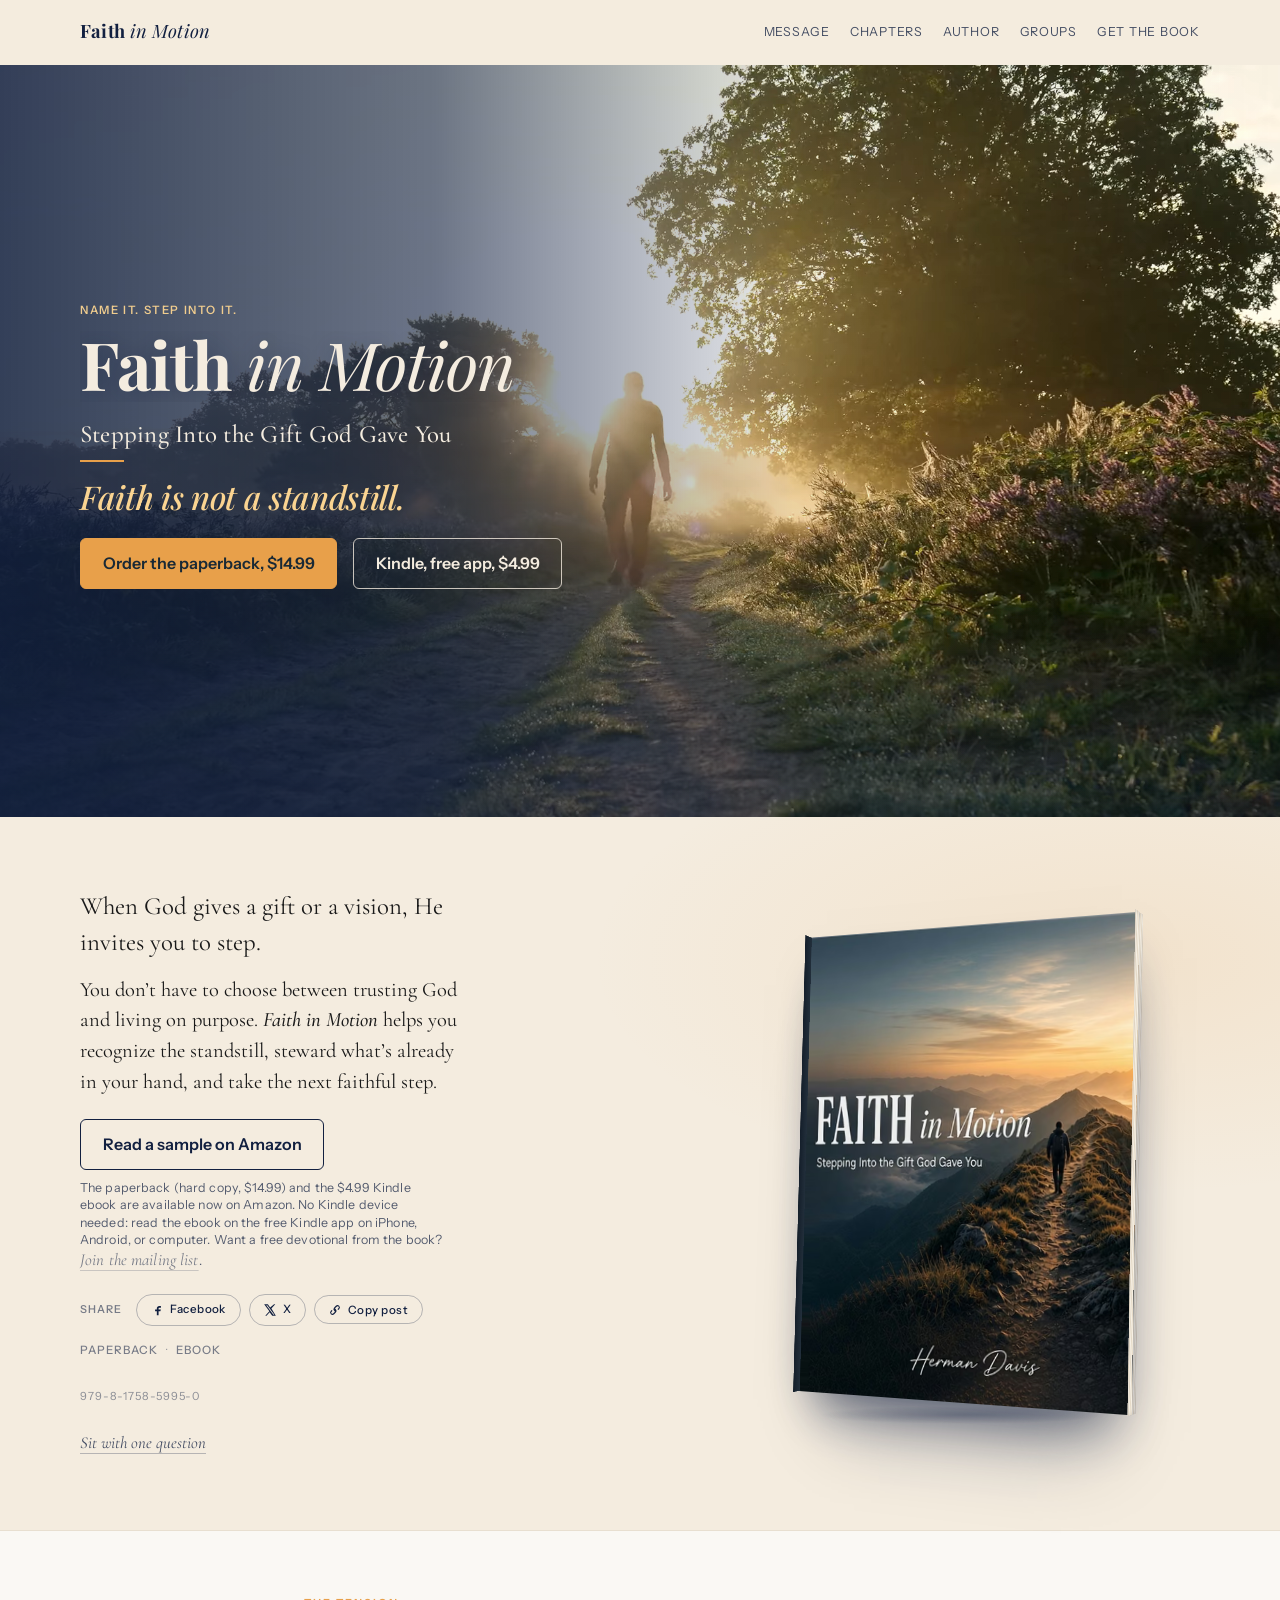
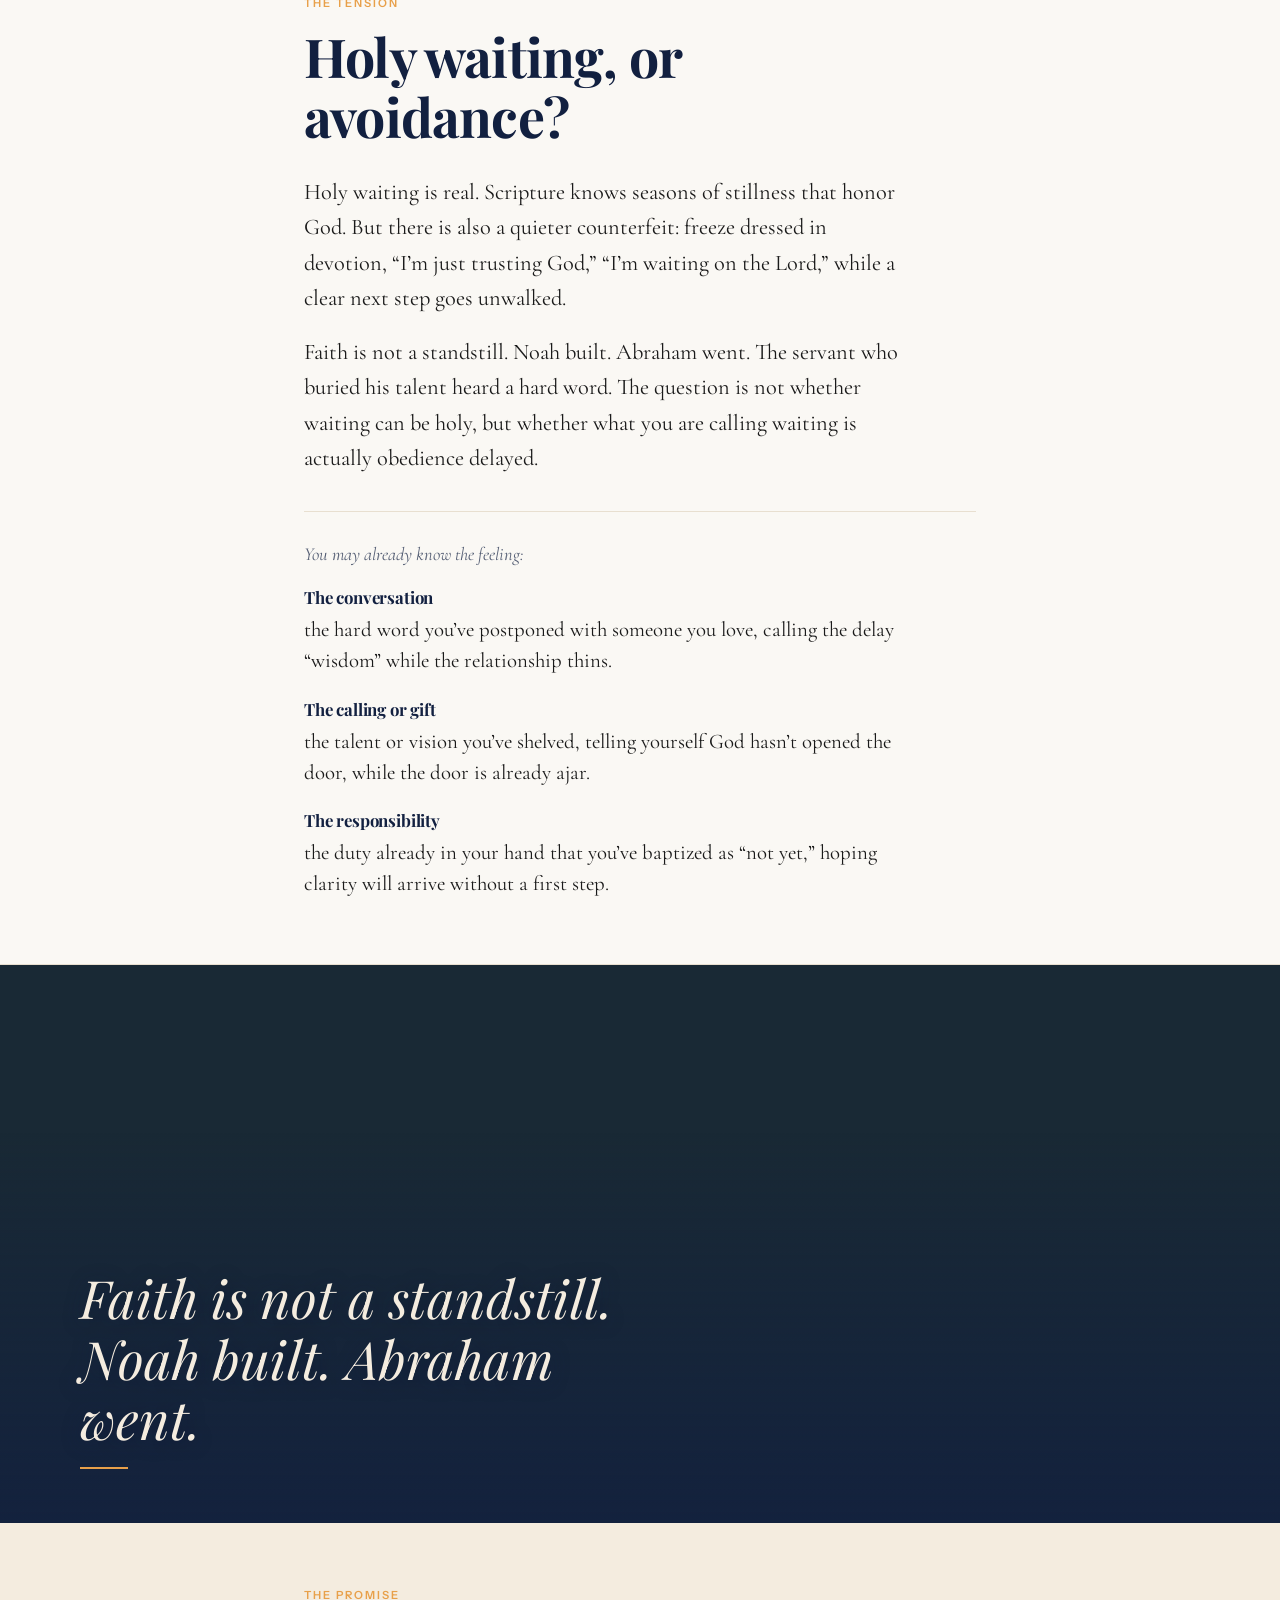
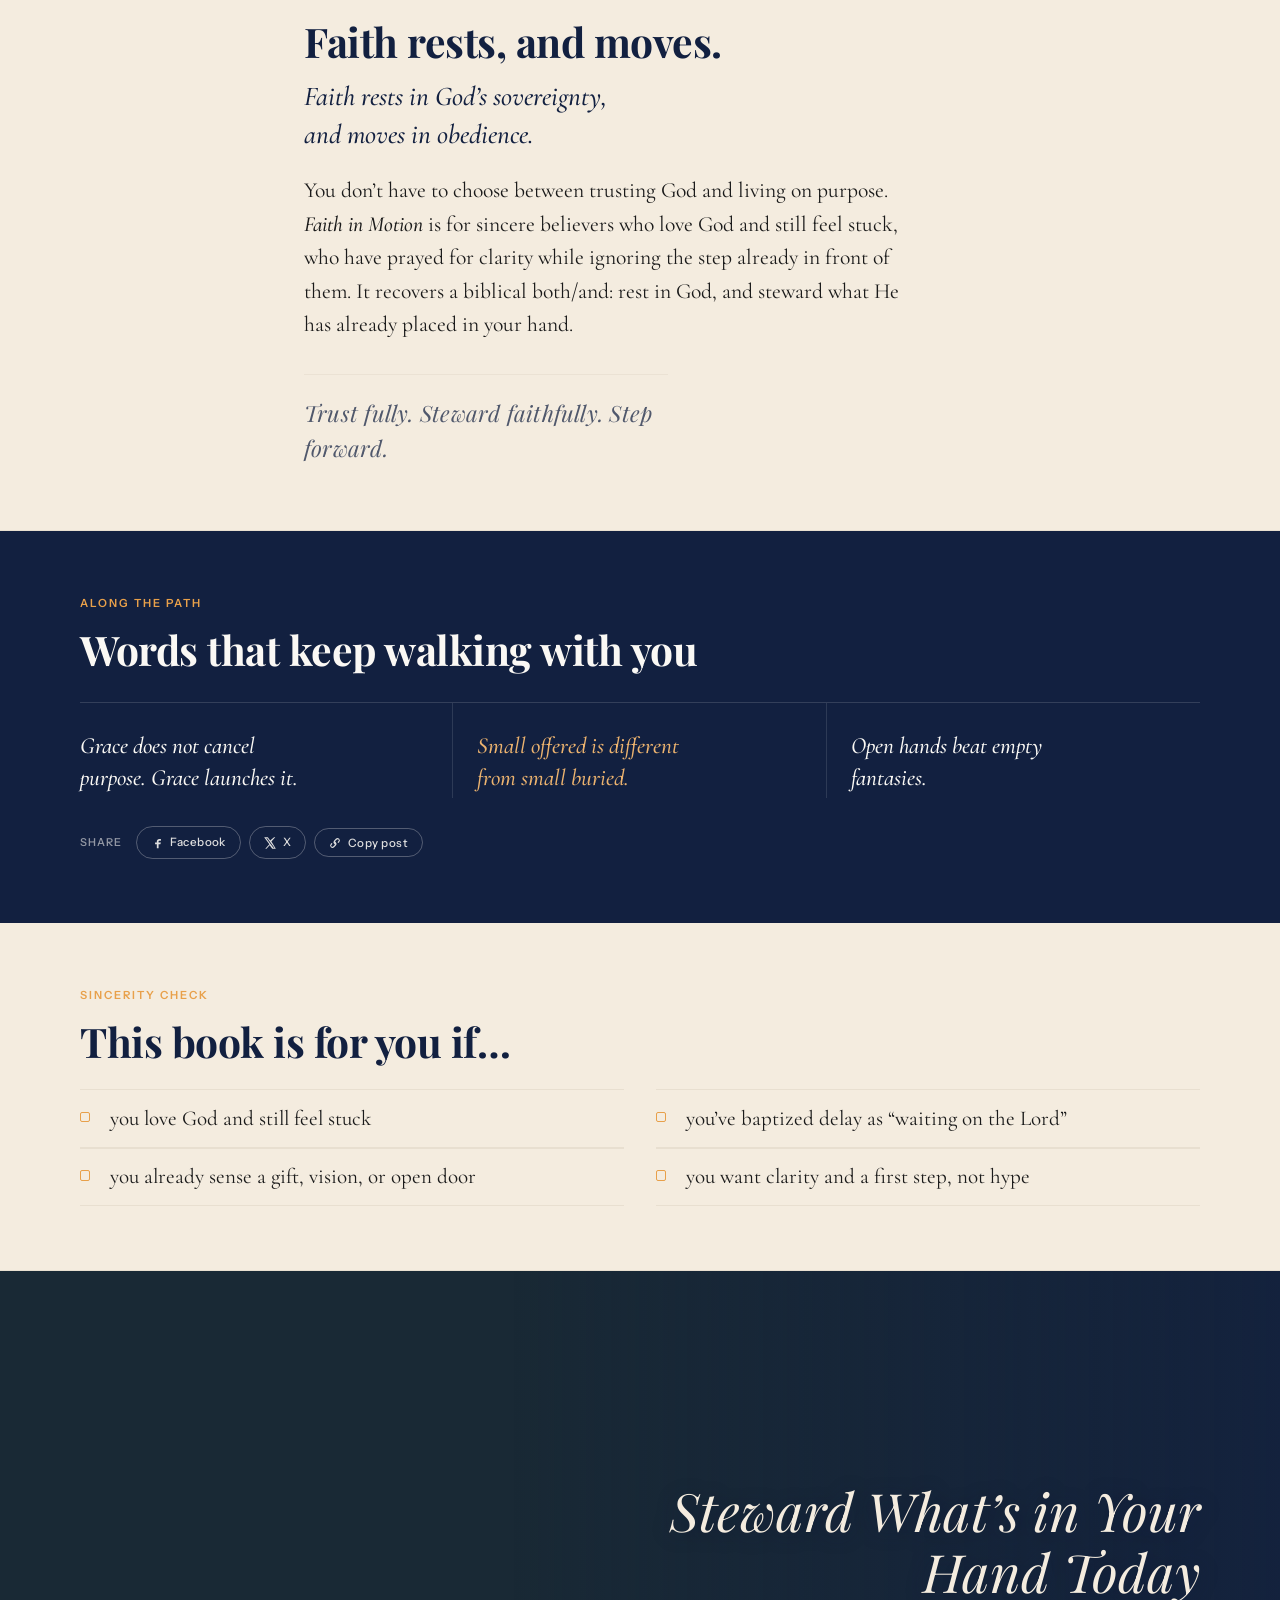
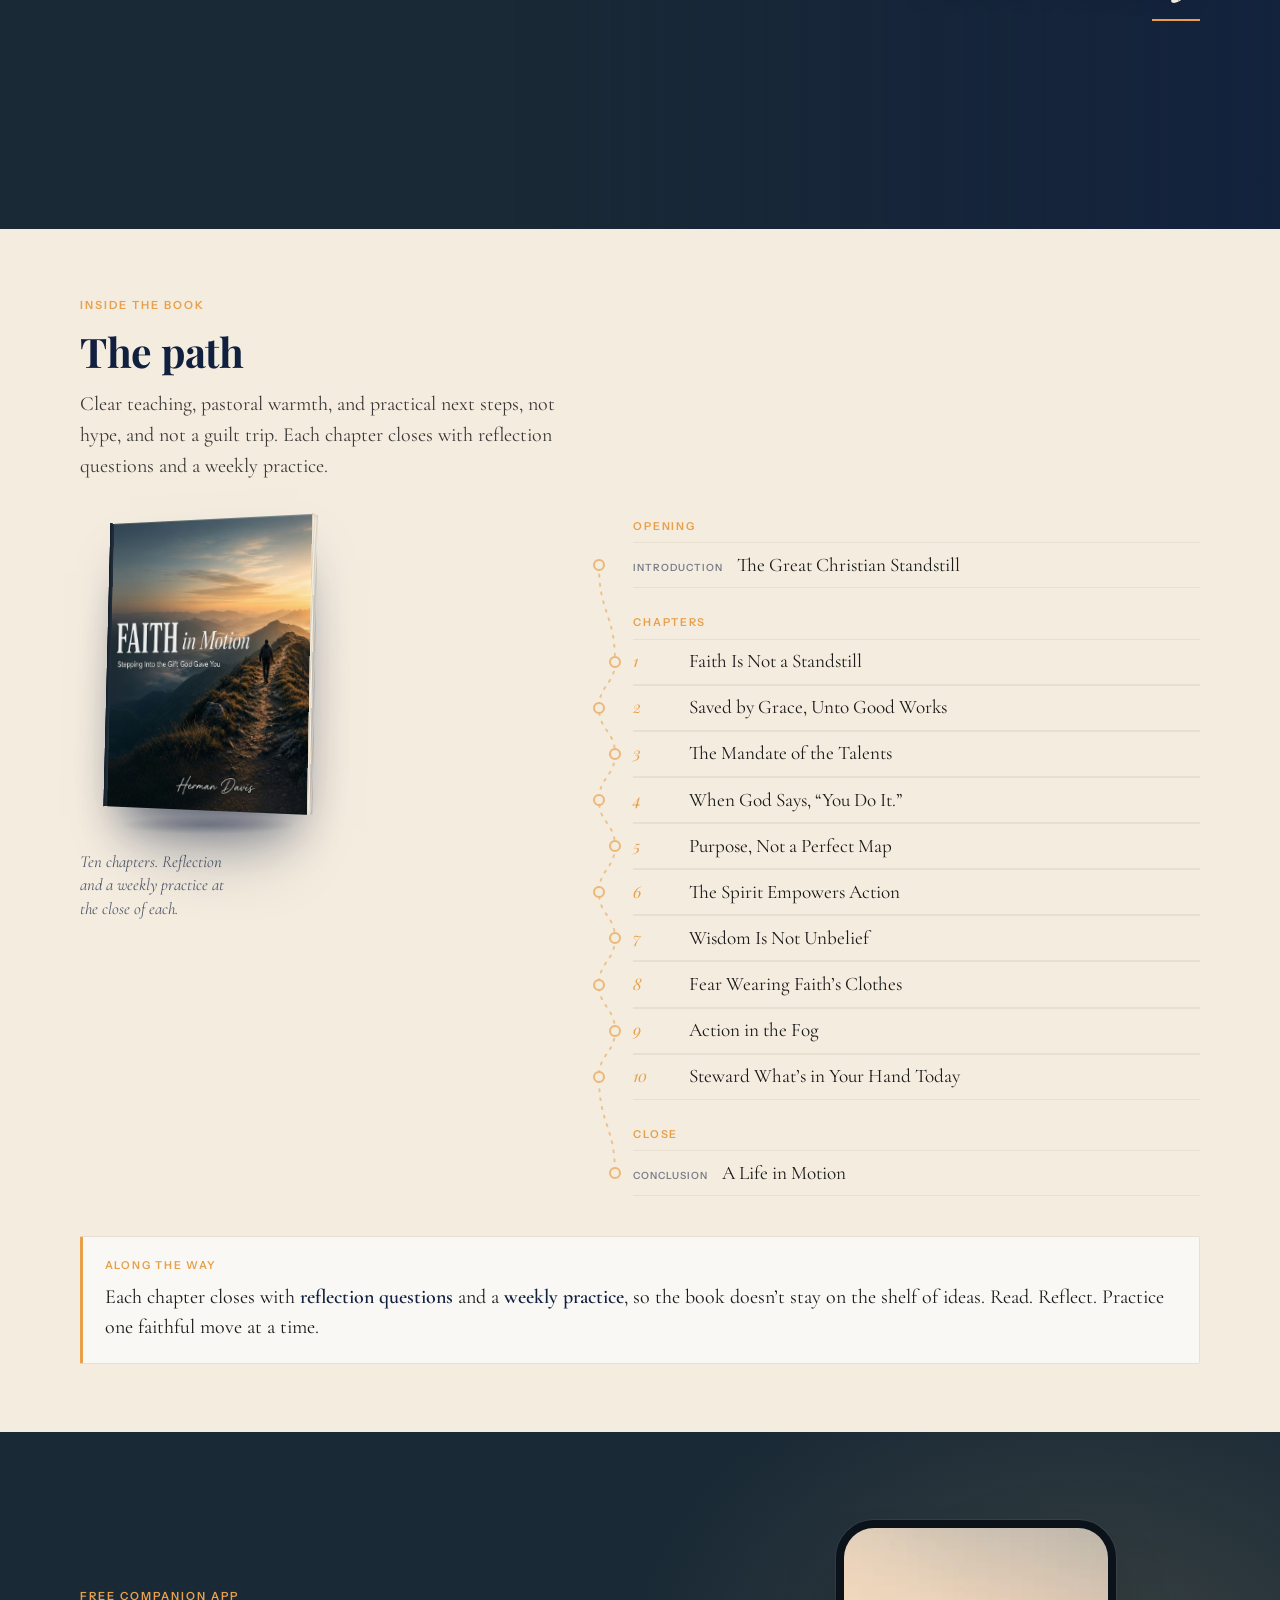
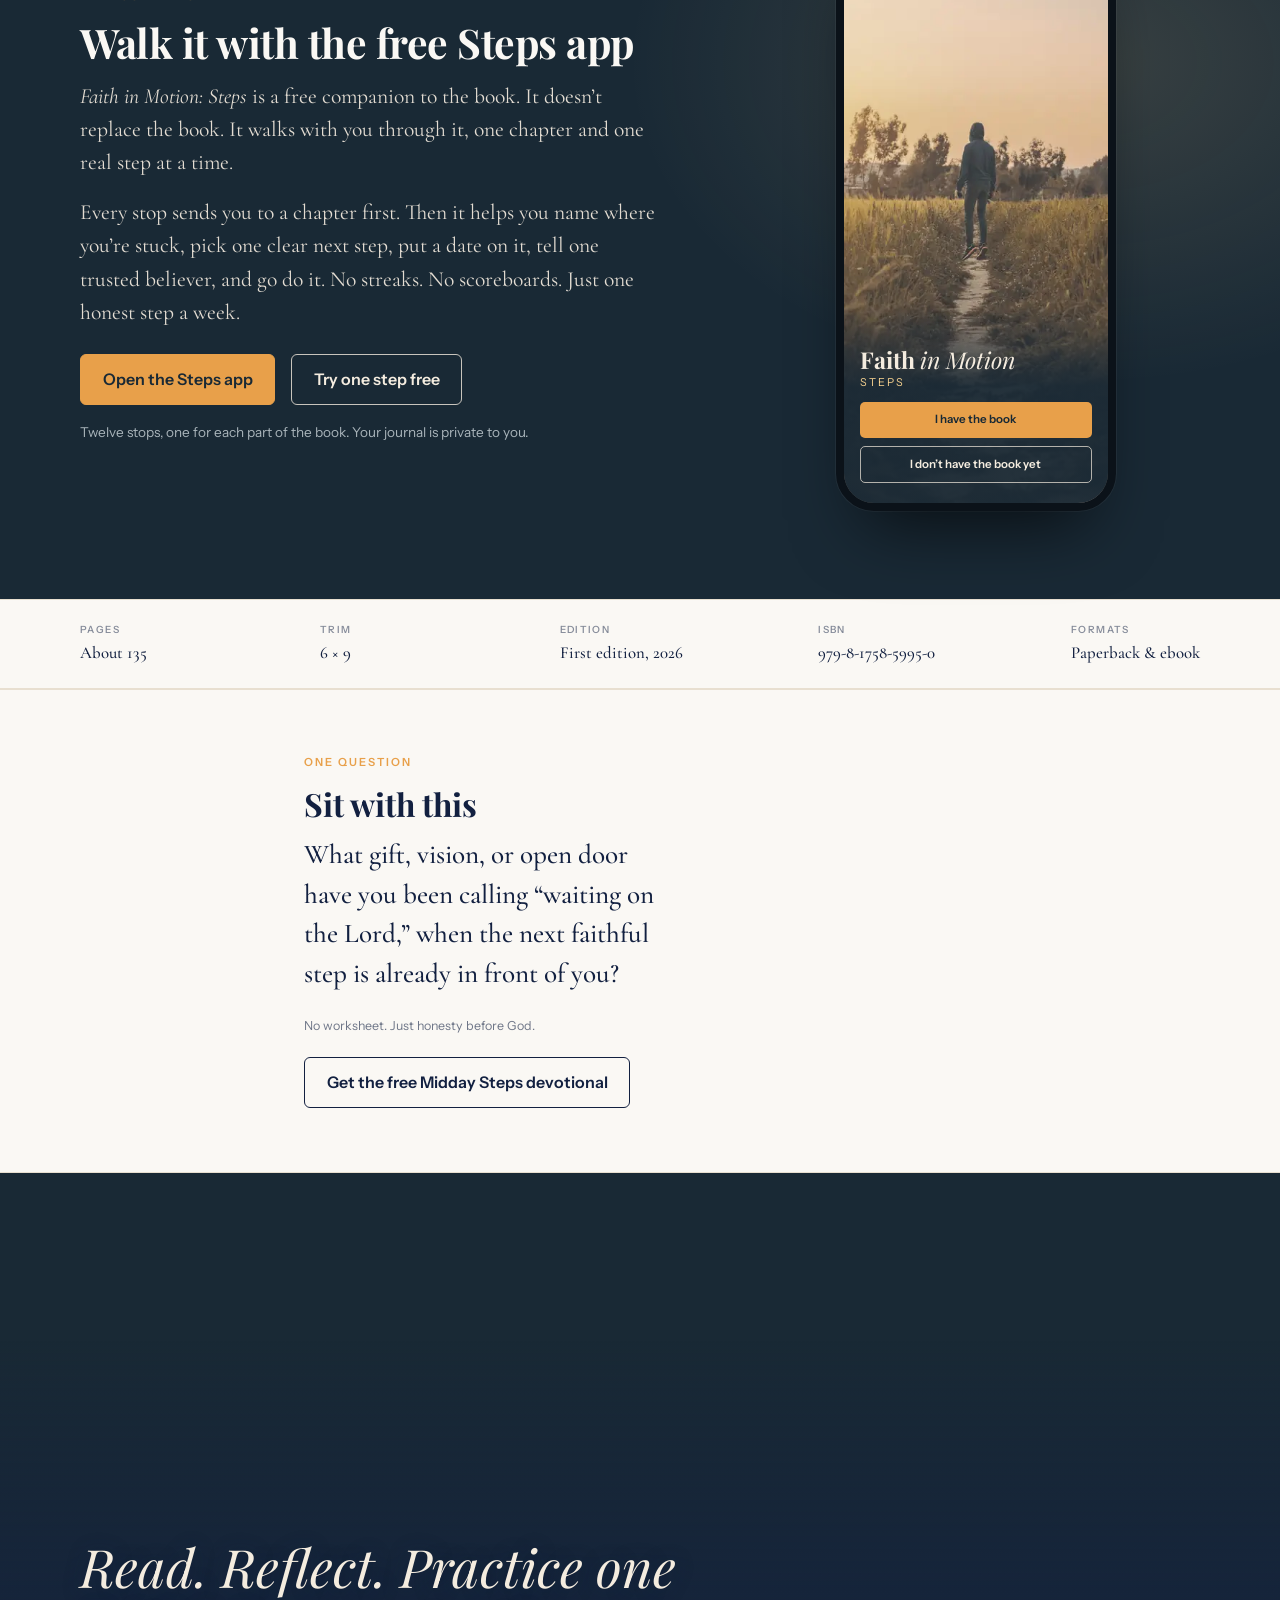
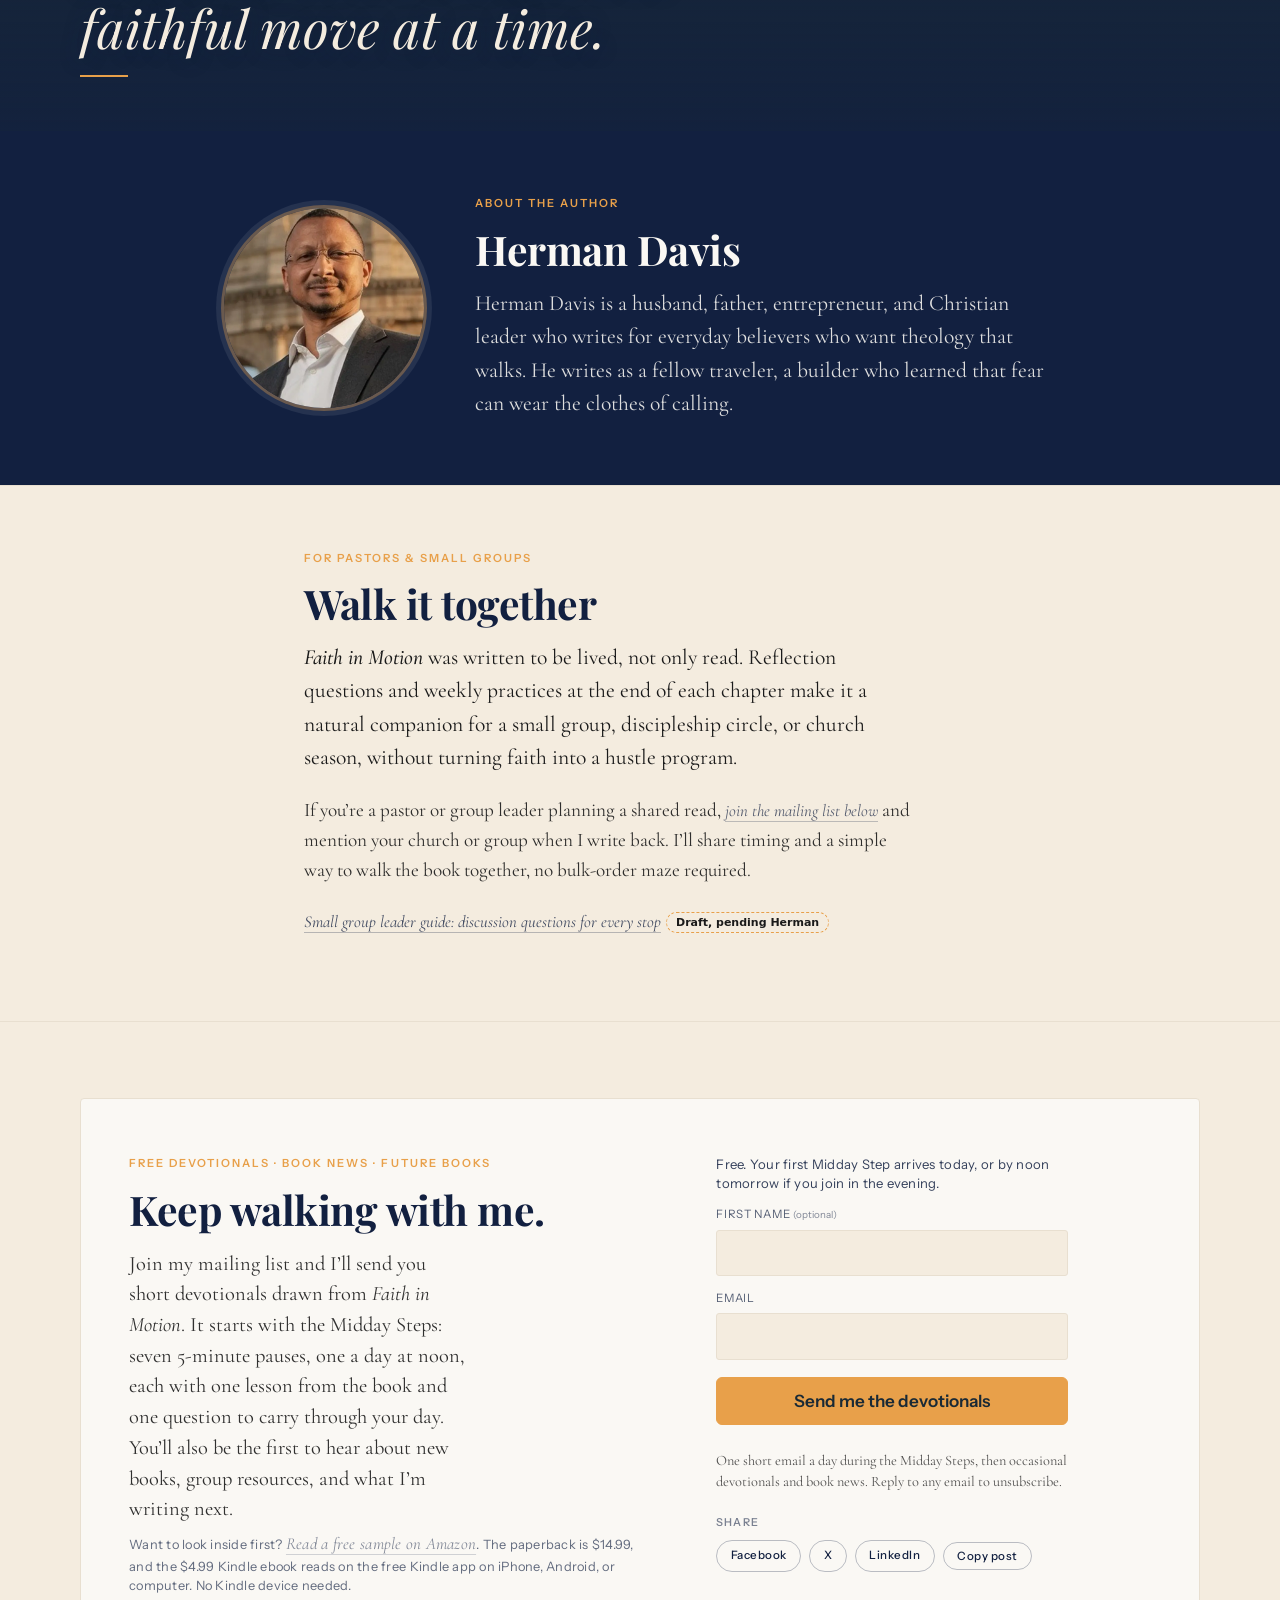
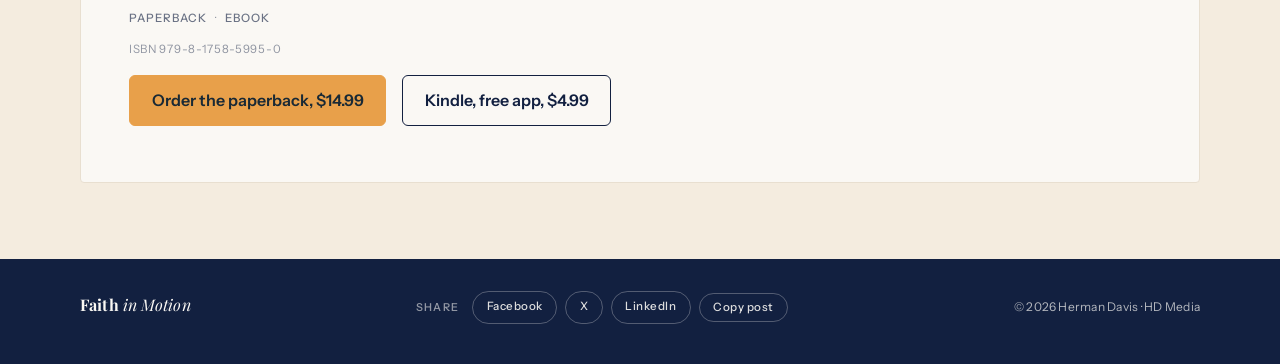
==== commit 9da0fc01: "Landing: link the new small group leader guide (/groups/) from the Groups section (link text Draft, " ====
--- a/index.html
+++ b/index.html
@@ -473,6 +473,7 @@
           and mention your church or group when I write back.
           I’ll share timing and a simple way to walk the book together, no bulk-order maze required.
         </p>
+        <p class="groups-guide"><a class="soft-link" href="/groups/">Small group leader guide: discussion questions for every stop</a> <span class="draft-new" style="display:inline-block;font:600 11px/1.2 system-ui,sans-serif;border:1px dashed #E8A04A;border-radius:999px;padding:3px 9px;vertical-align:middle">Draft, pending Herman</span></p>
       </div>
     </section>
 
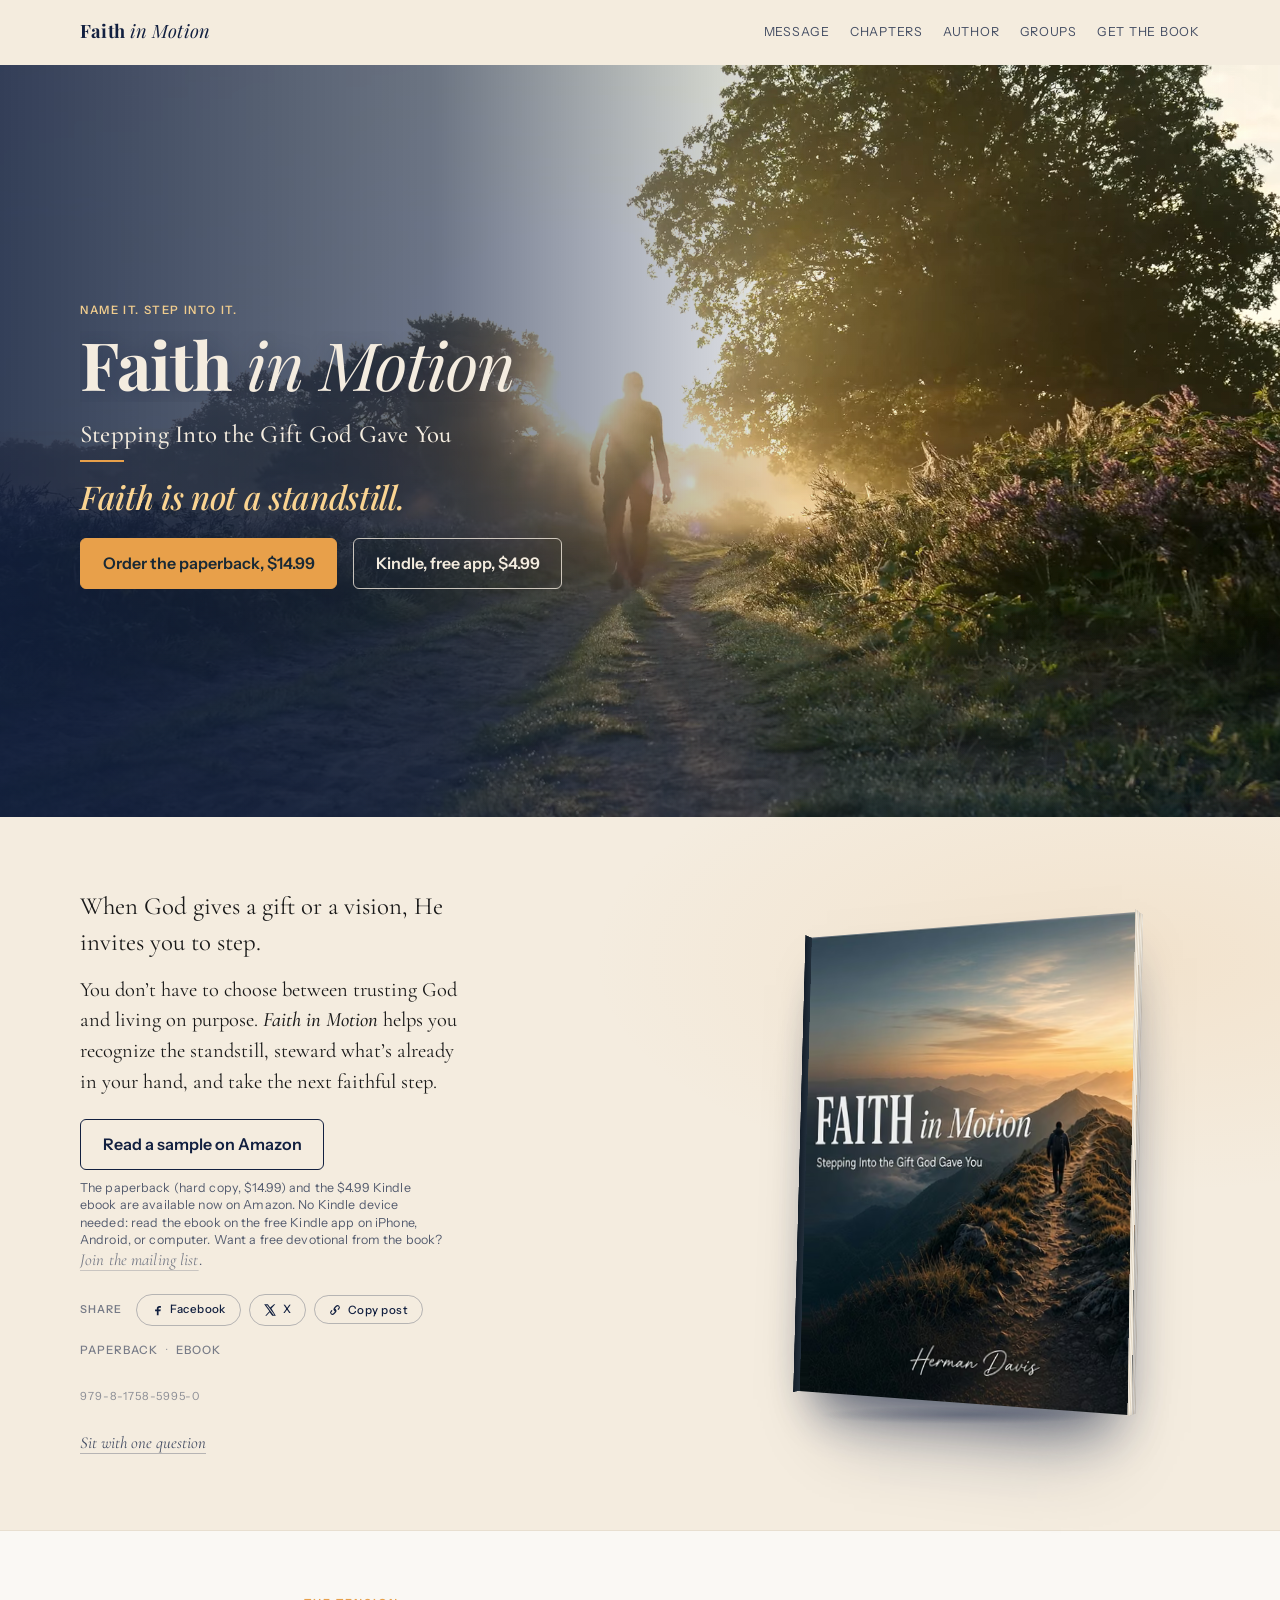
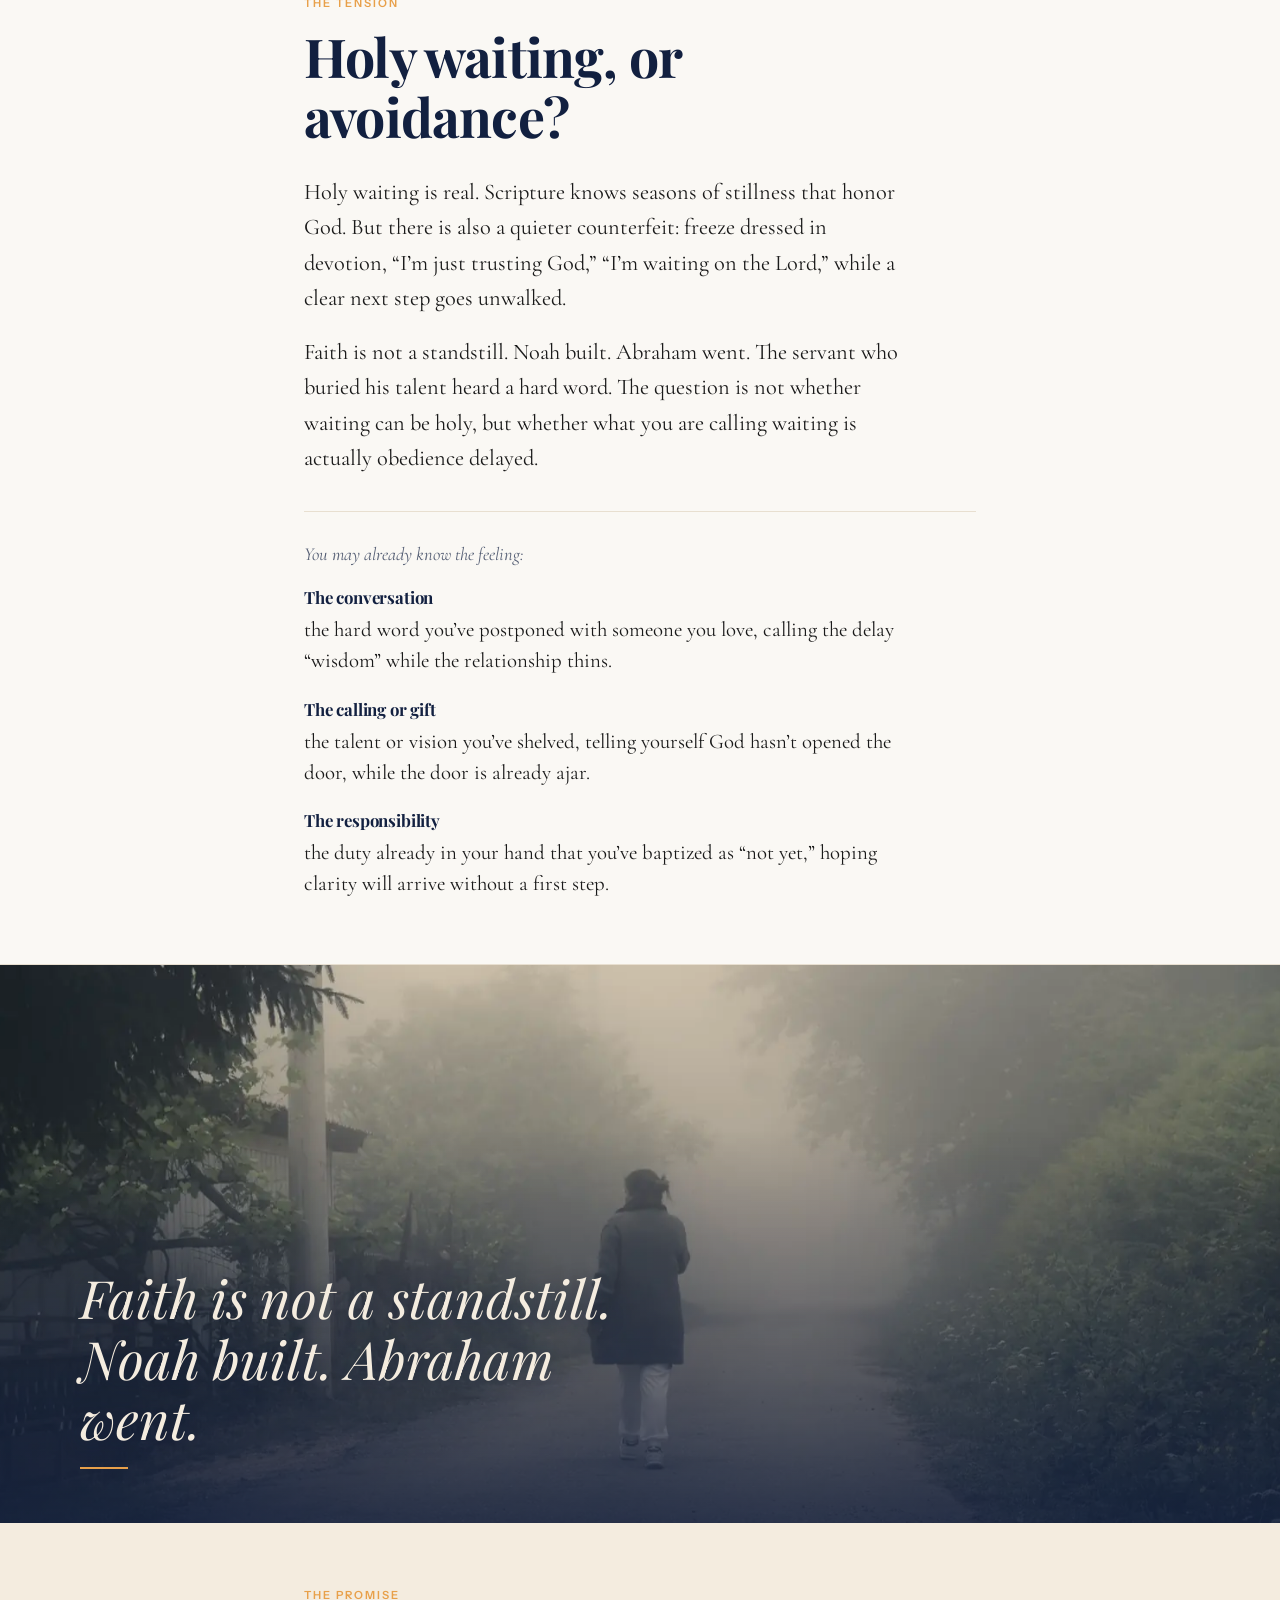
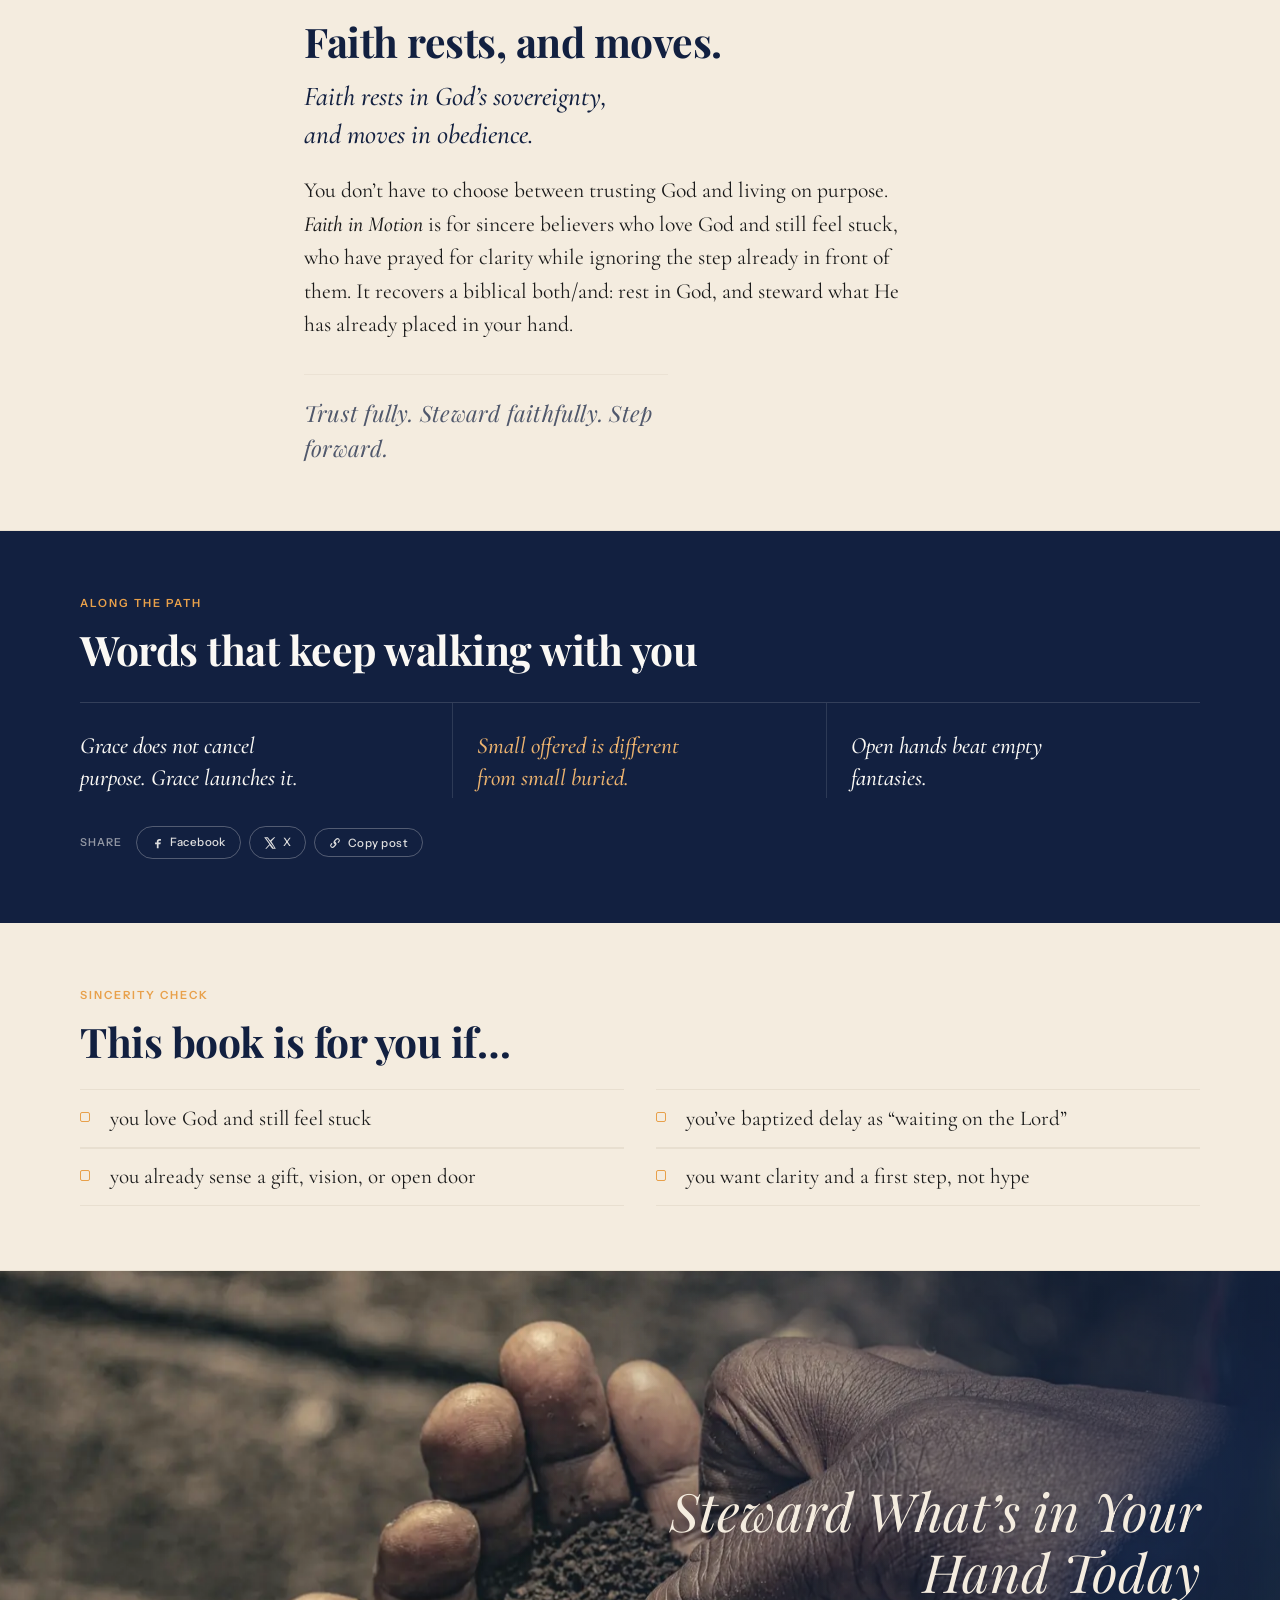
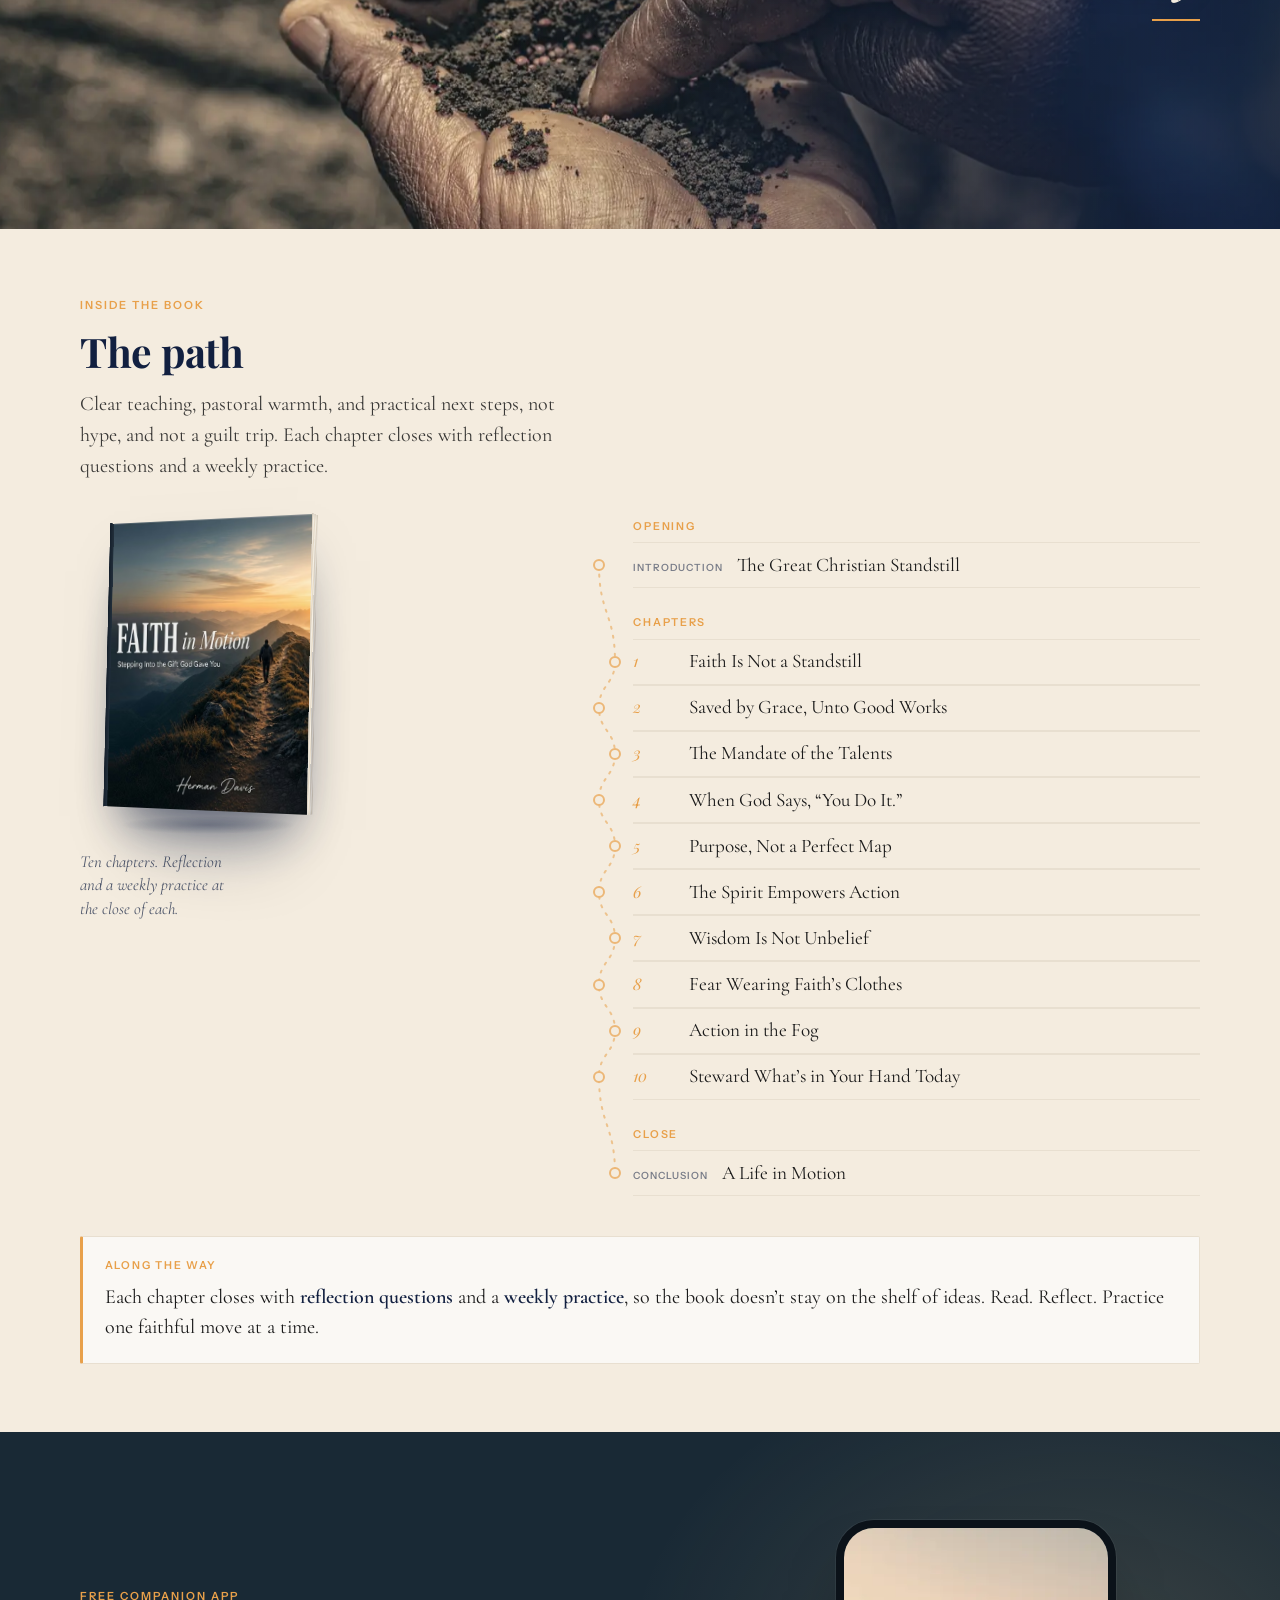
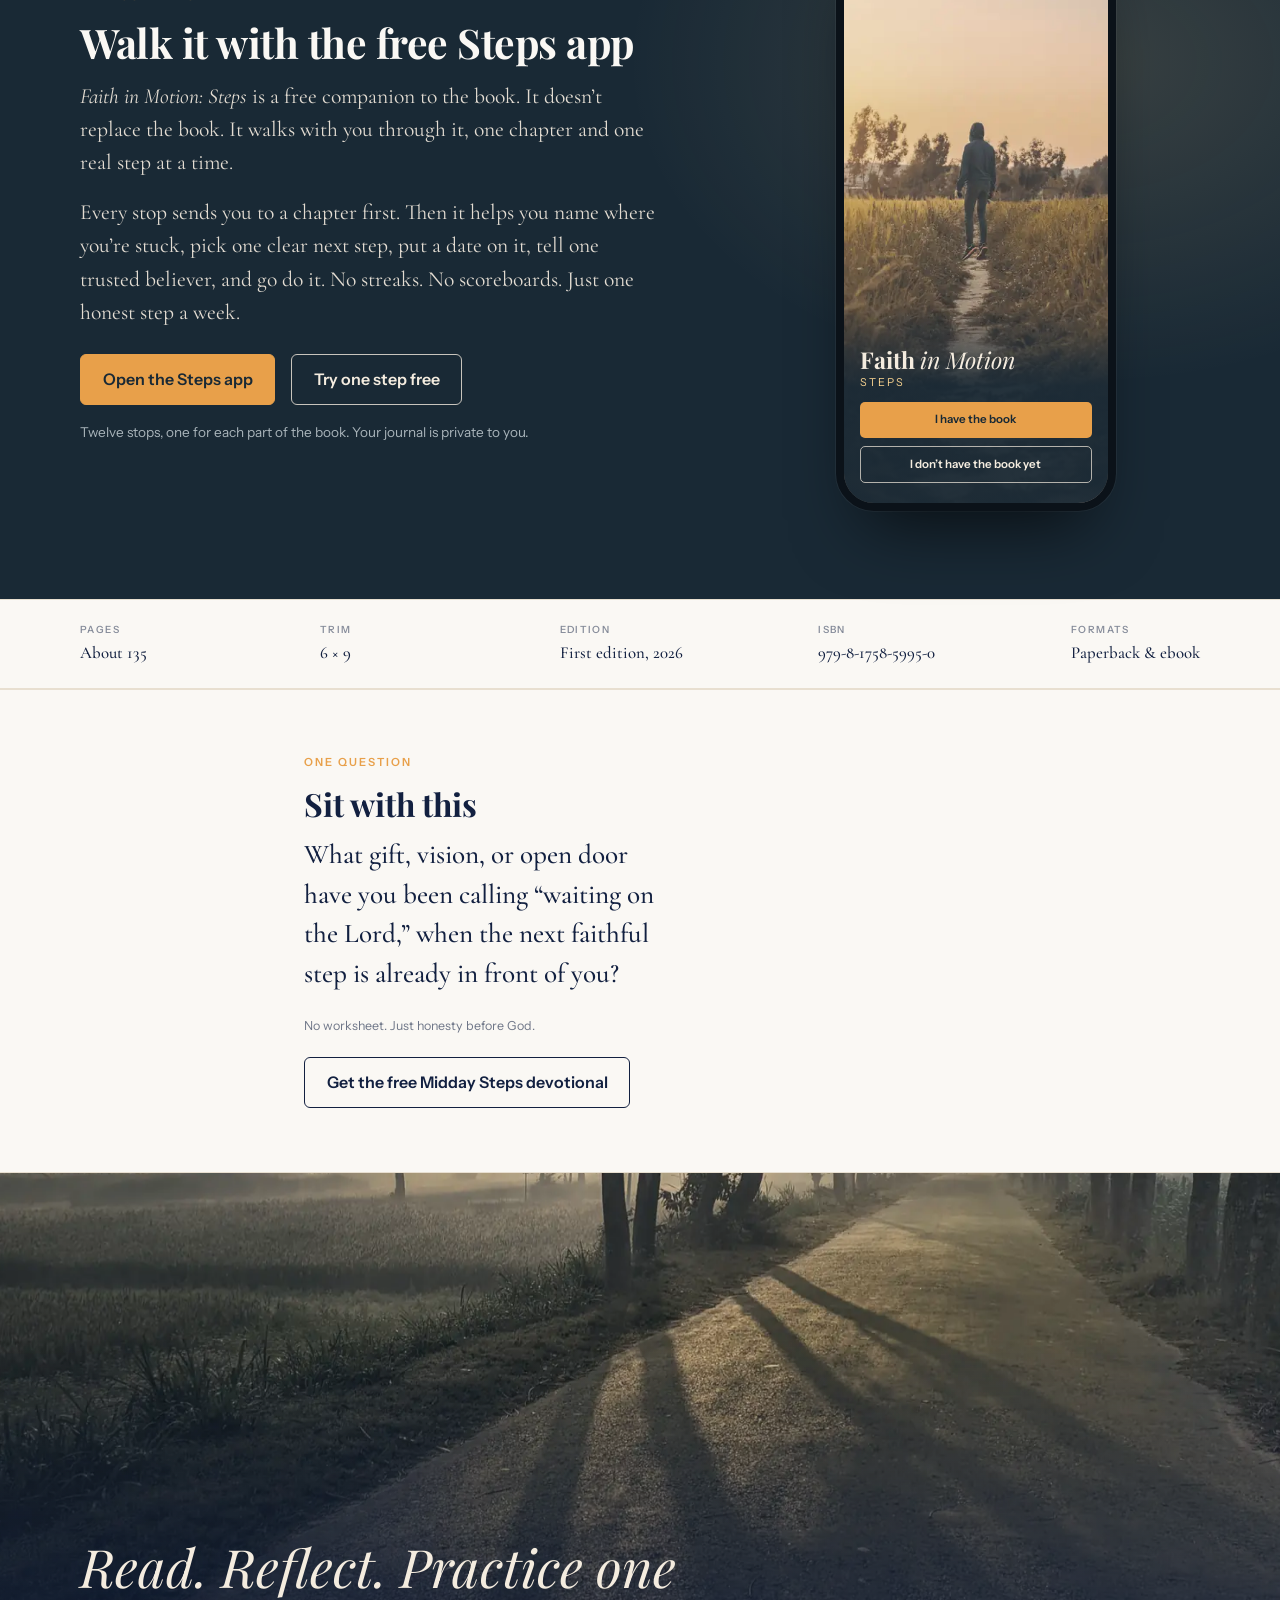
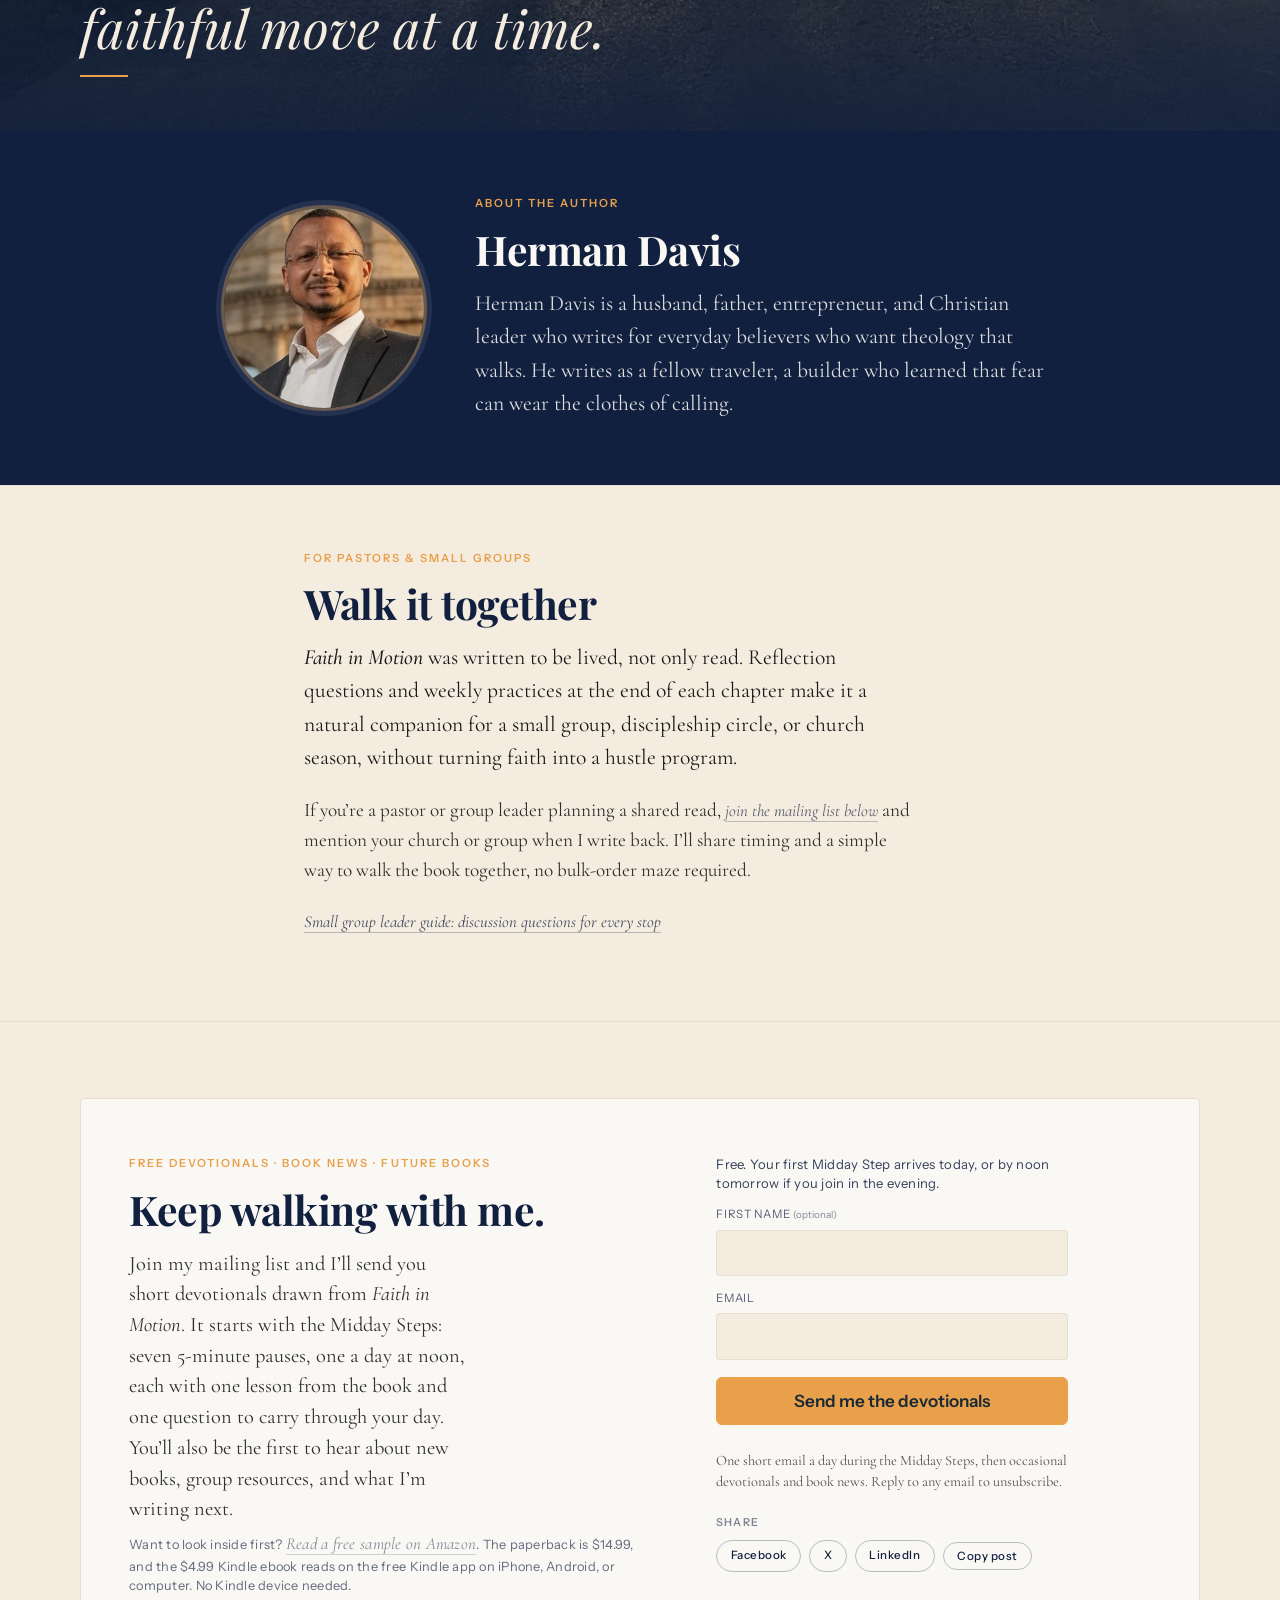
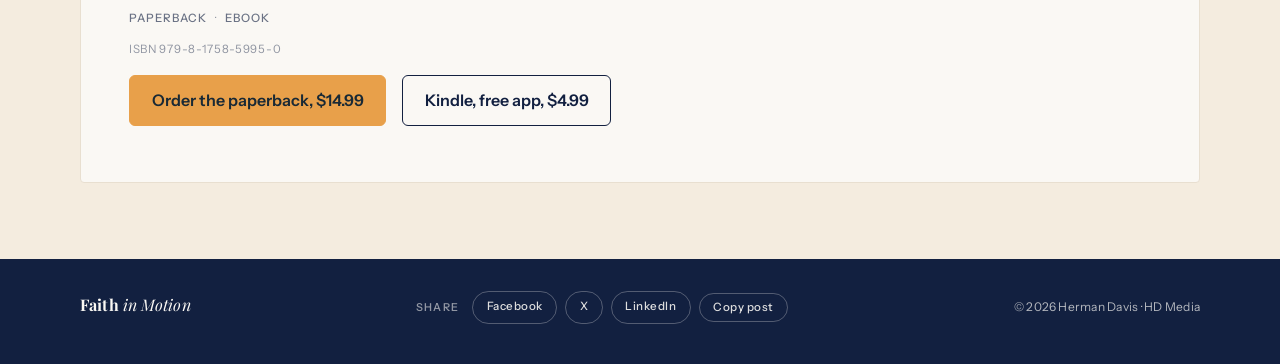
==== commit 03f75b95: "Approve steps-next wording (Herman 6:51 PM CT): newWordingDraft off, landing guide link pill removed" ====
--- a/index.html
+++ b/index.html
@@ -473,7 +473,7 @@
           and mention your church or group when I write back.
           I’ll share timing and a simple way to walk the book together, no bulk-order maze required.
         </p>
-        <p class="groups-guide"><a class="soft-link" href="/groups/">Small group leader guide: discussion questions for every stop</a> <span class="draft-new" style="display:inline-block;font:600 11px/1.2 system-ui,sans-serif;border:1px dashed #E8A04A;border-radius:999px;padding:3px 9px;vertical-align:middle">Draft, pending Herman</span></p>
+        <p class="groups-guide"><a class="soft-link" href="/groups/">Small group leader guide: discussion questions for every stop</a></p>
       </div>
     </section>
 
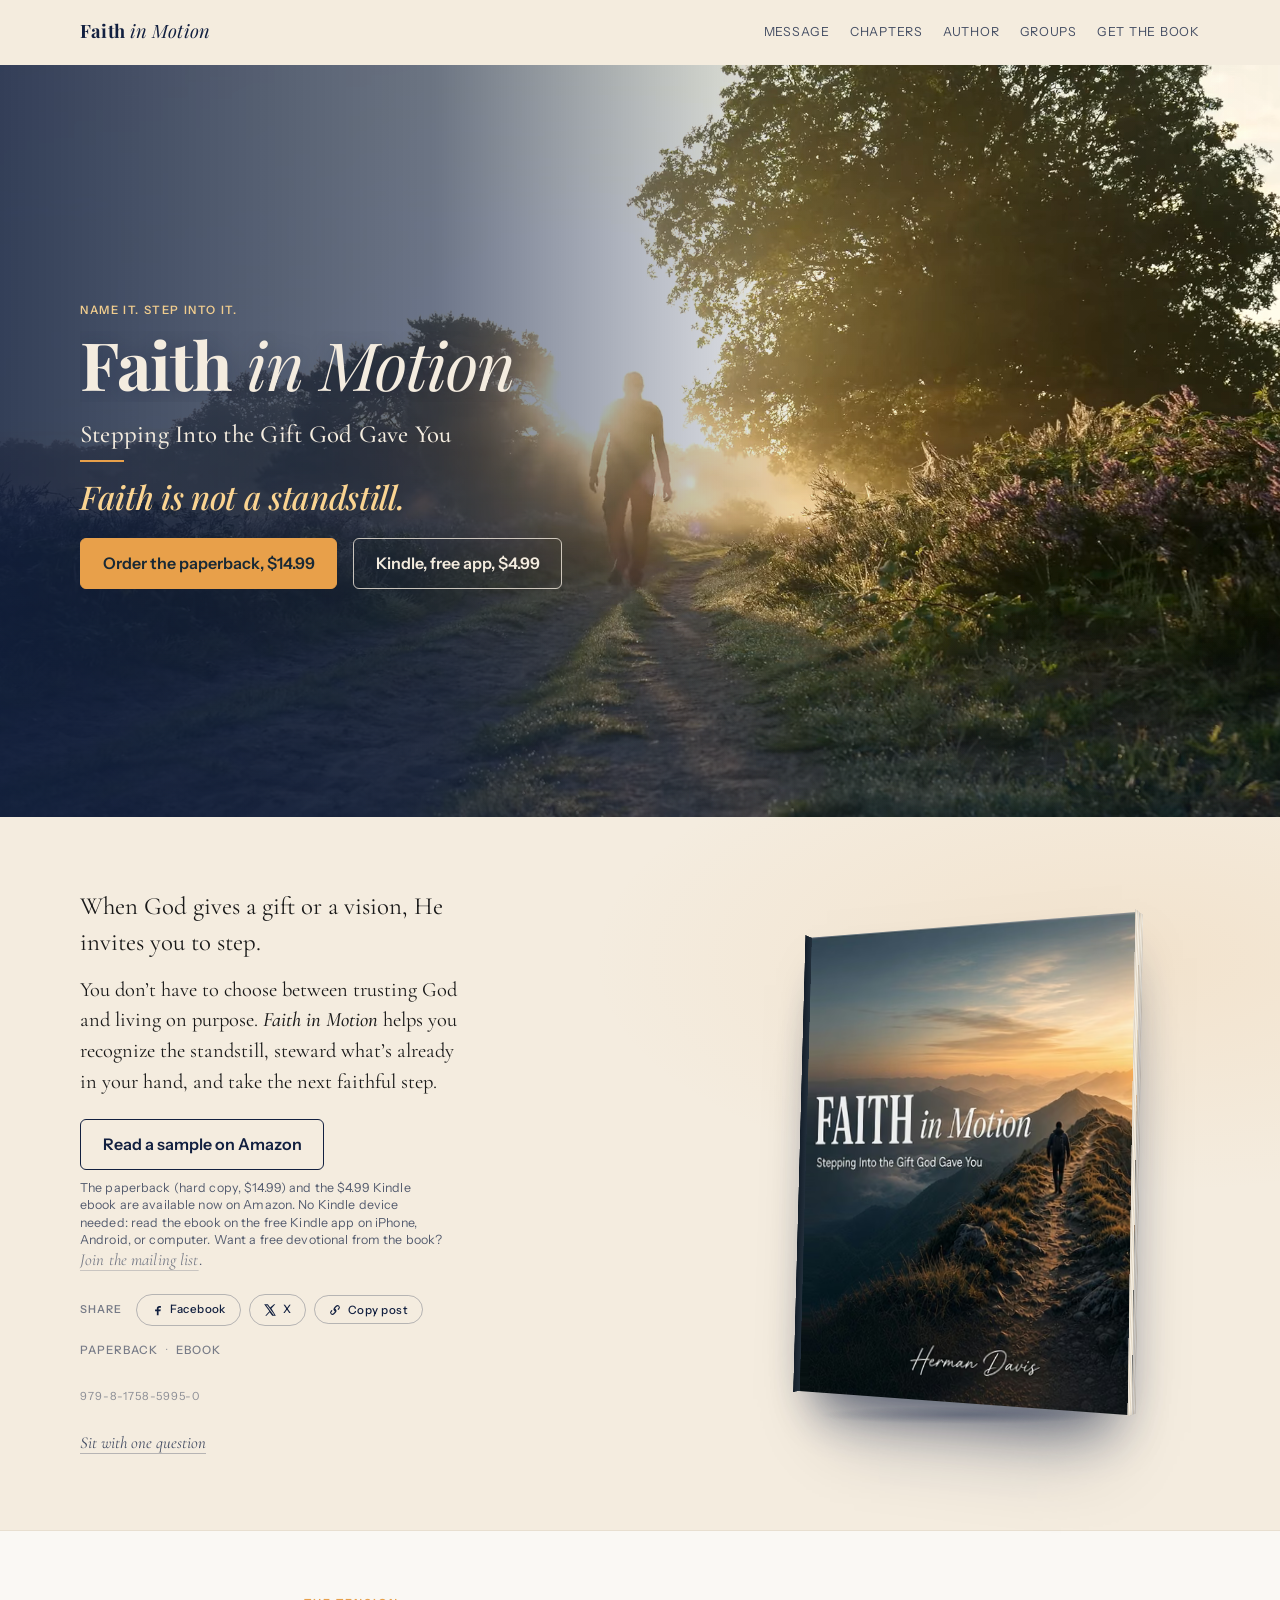
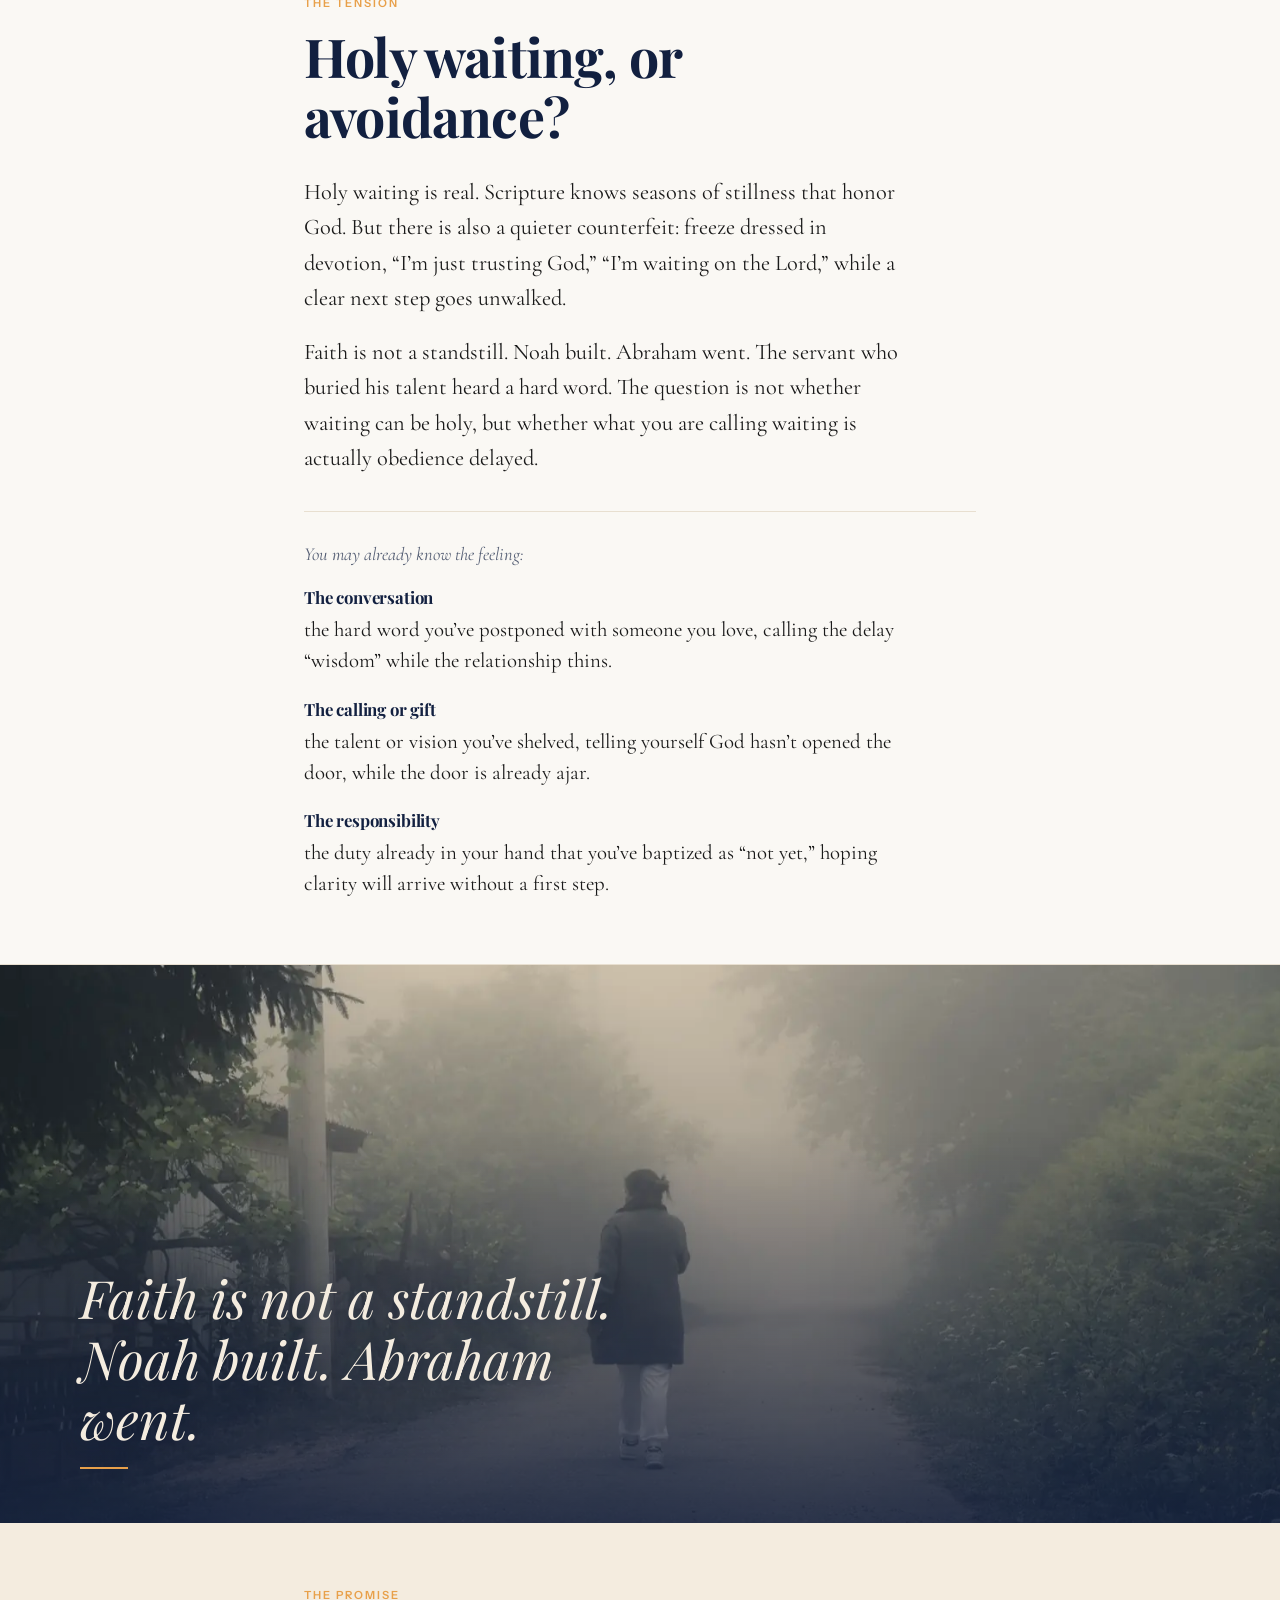
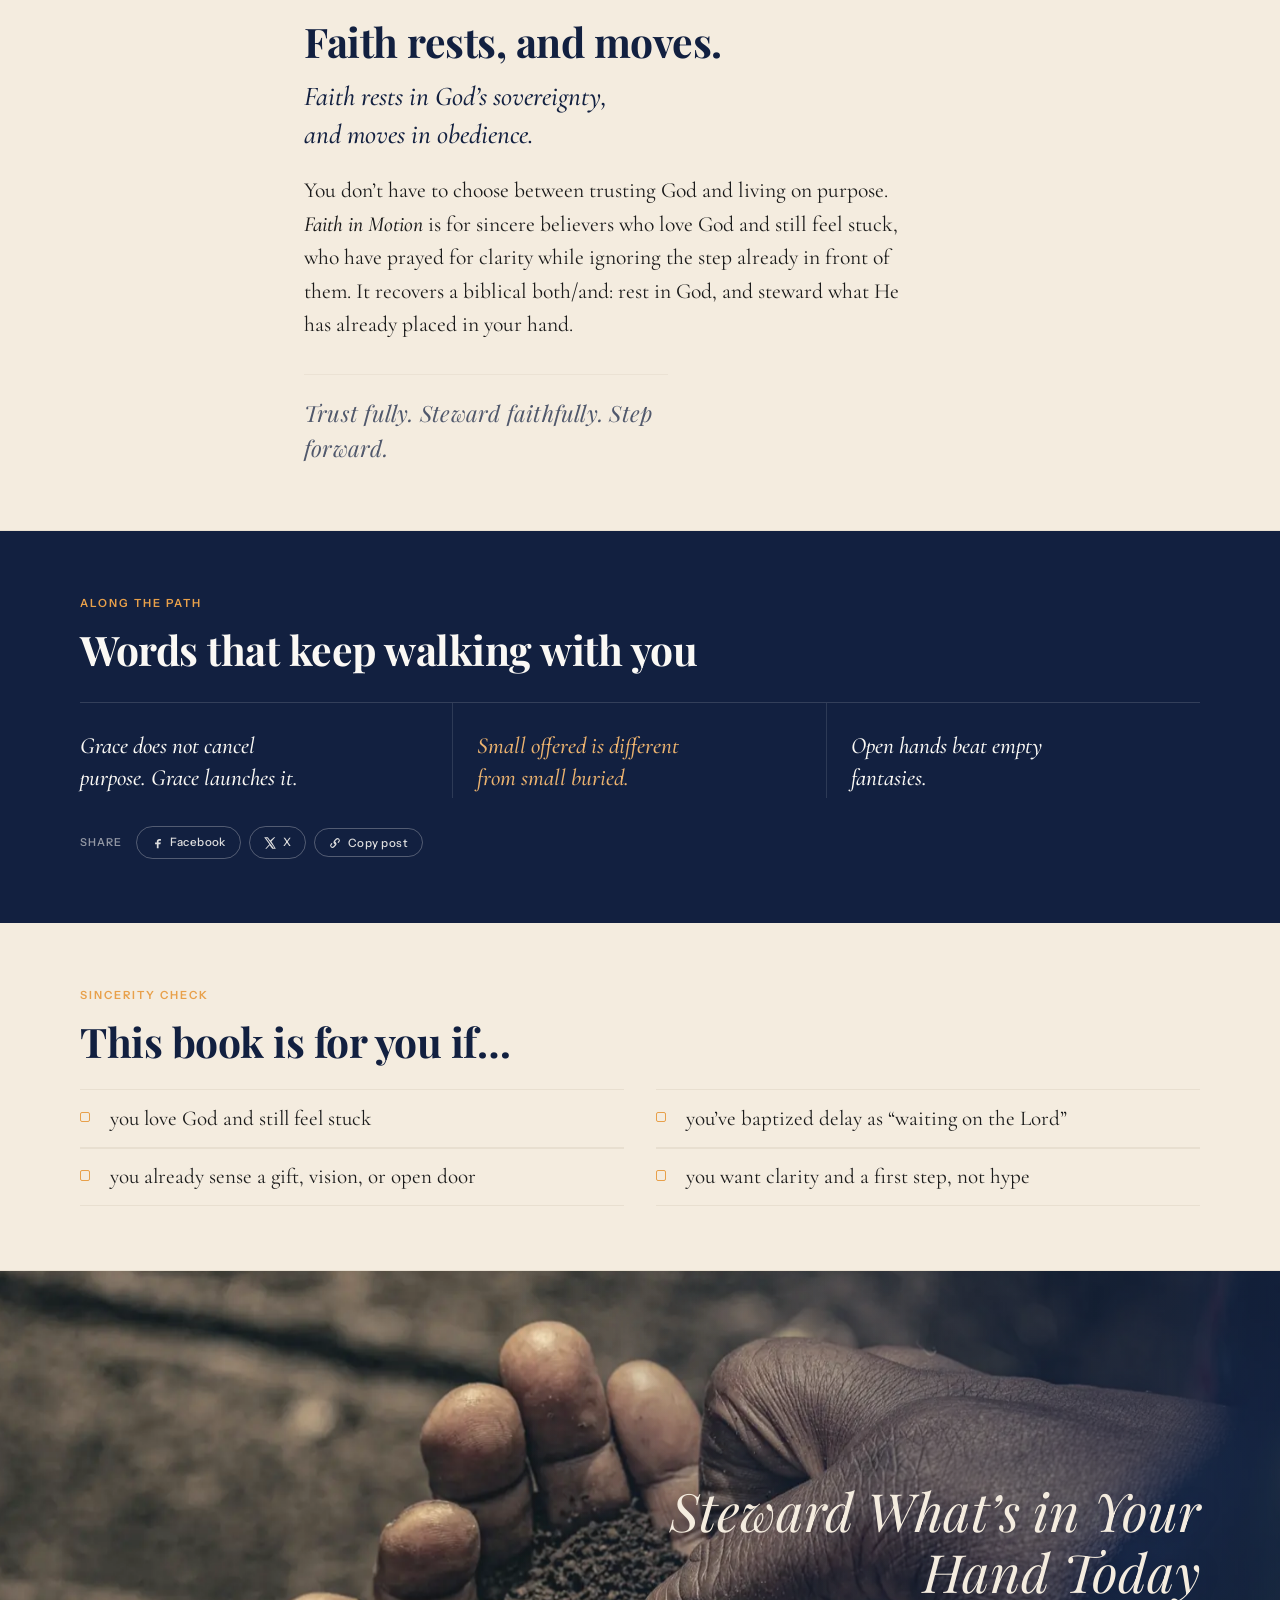
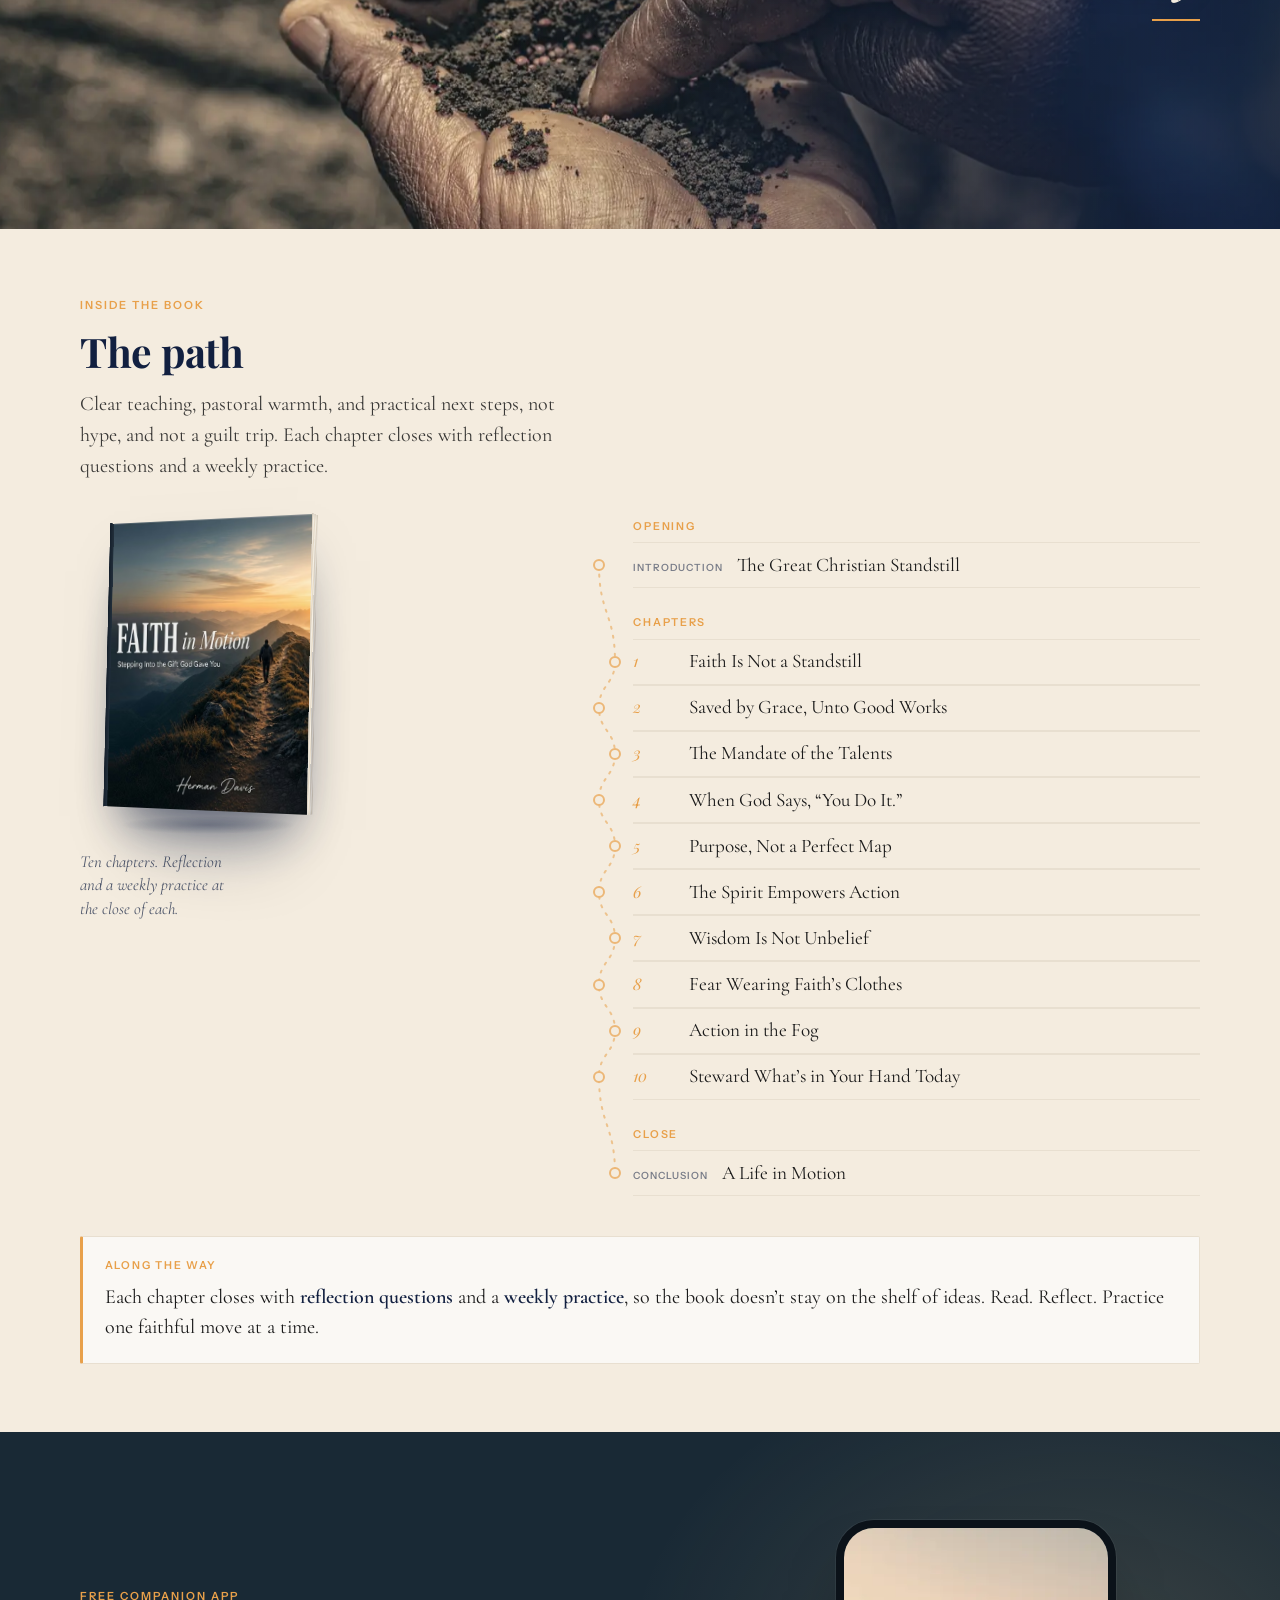
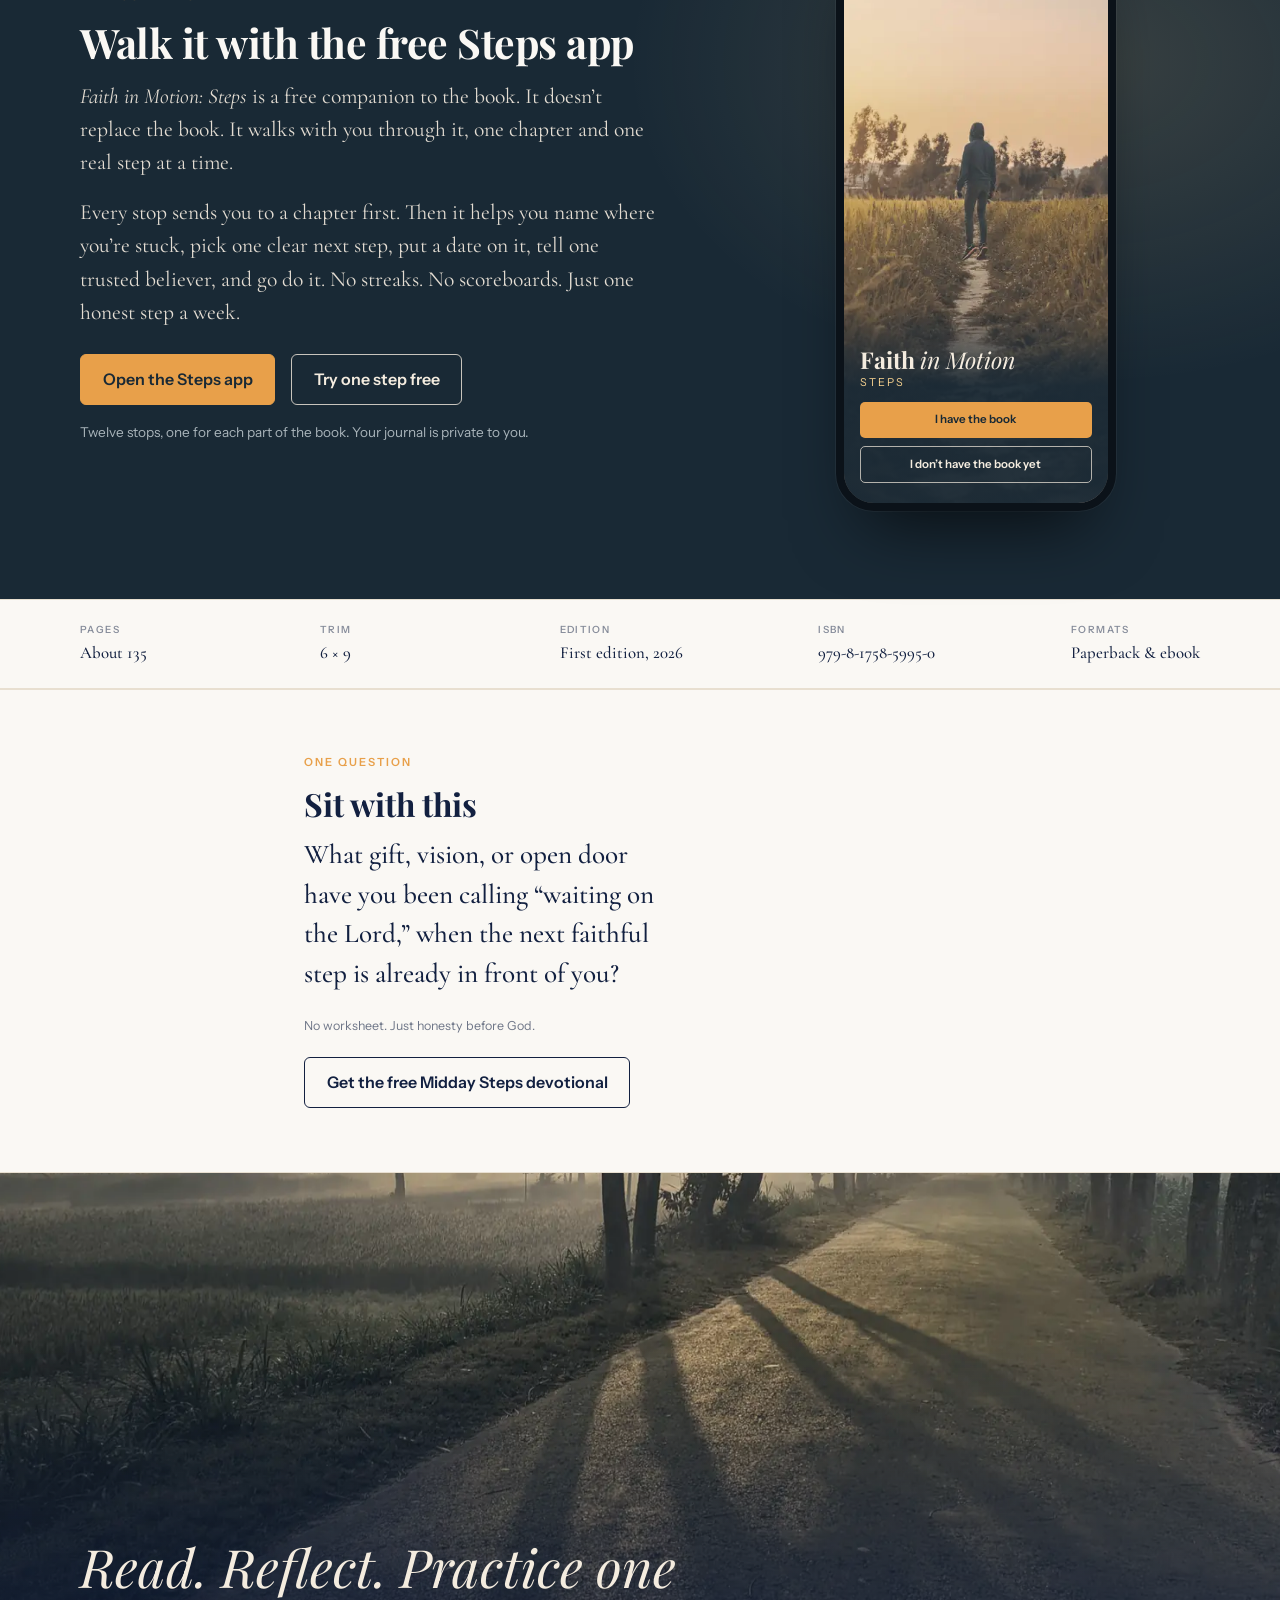
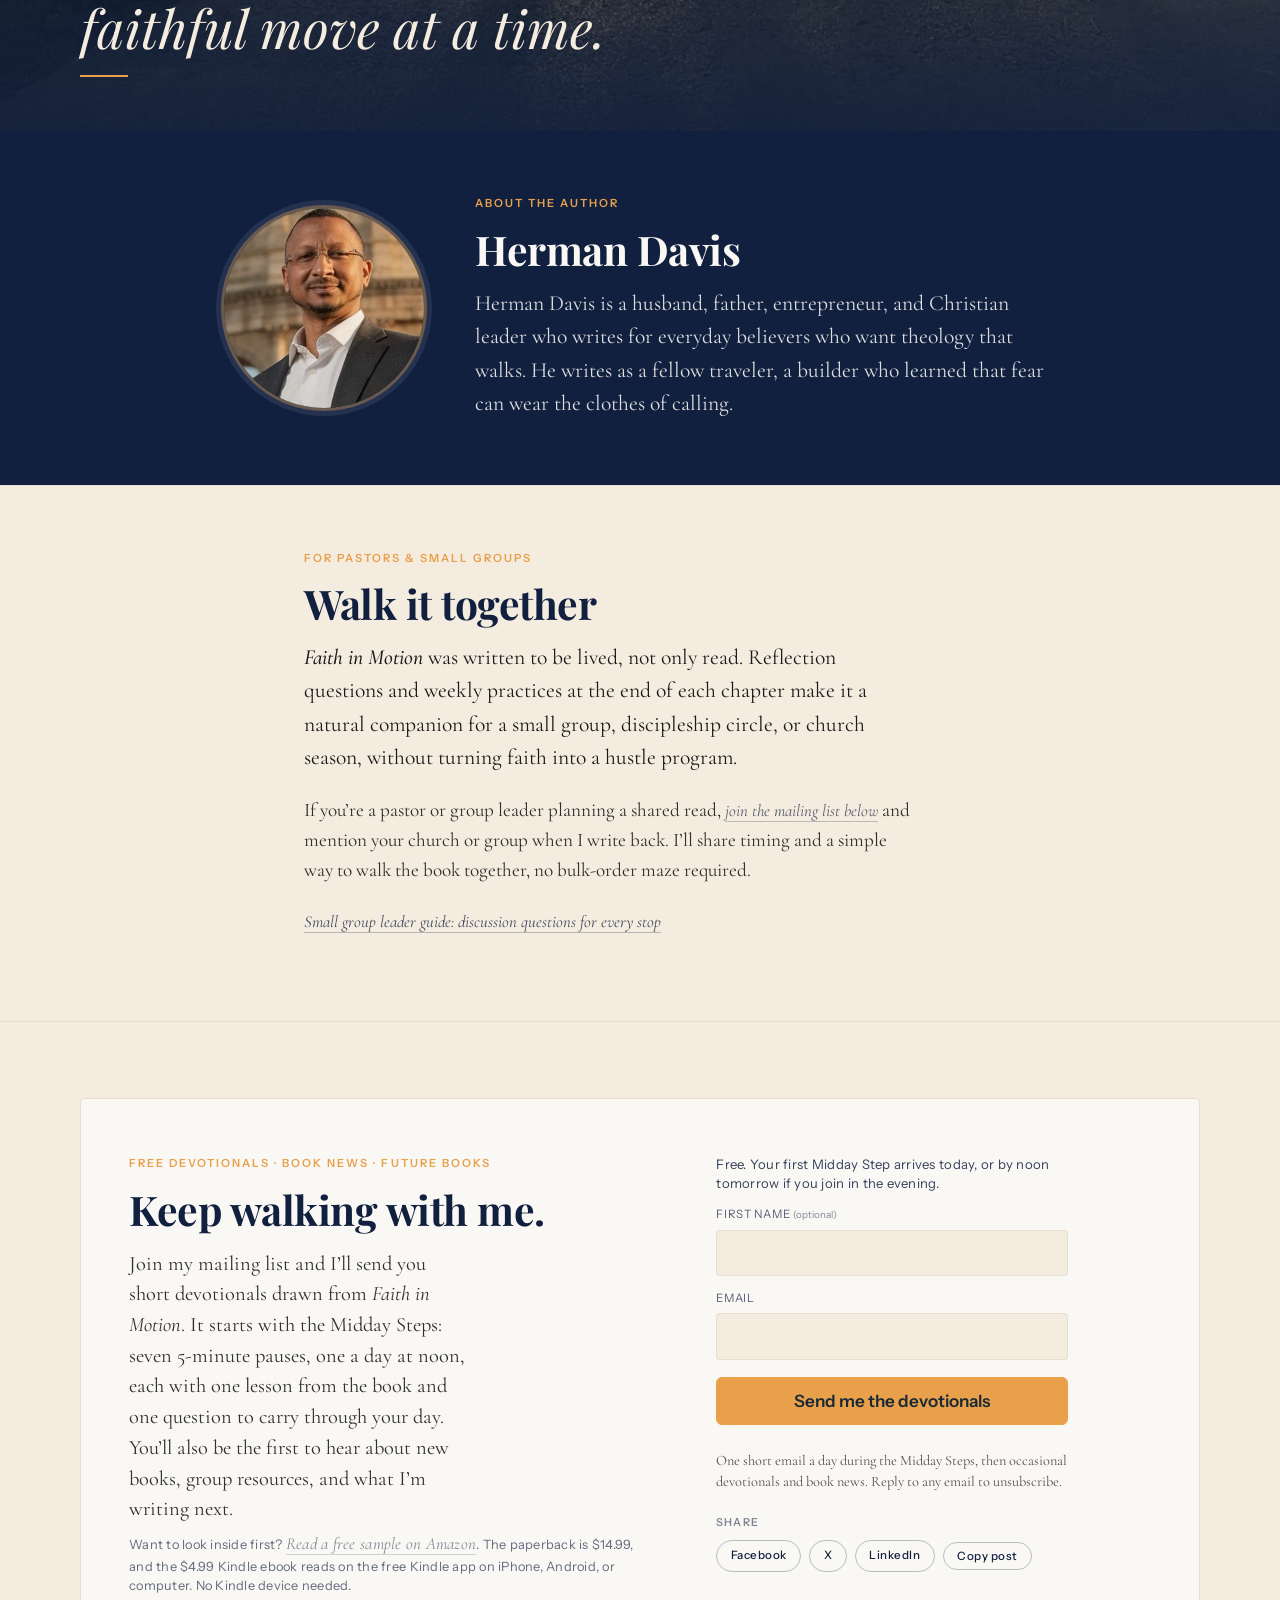
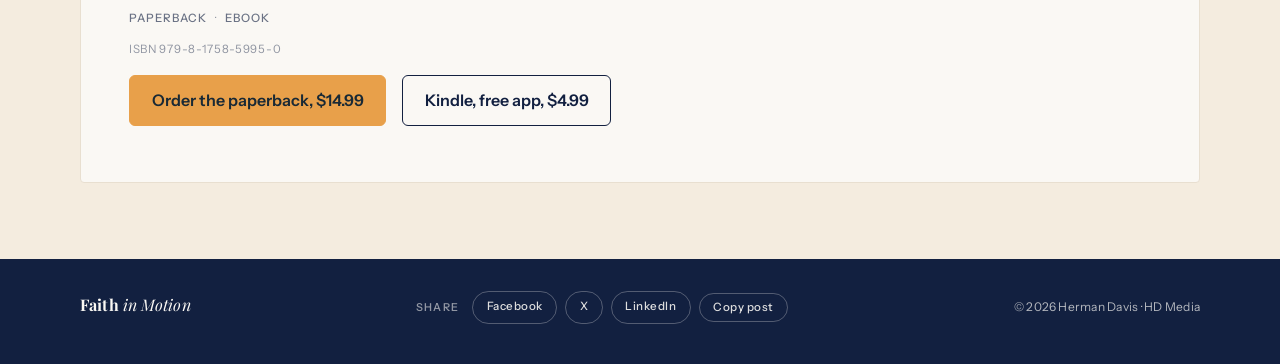
==== commit 5102cab8: "Phone menu on the landing + link bar on /groups/ (approved by Herman 7:51 PM CT)" ====
--- a/index.html
+++ b/index.html
@@ -36,7 +36,7 @@
     @font-face { font-family: "Cormorant Garamond"; font-style: italic; font-weight: 400 500; font-display: swap; src: url("assets/fonts/cormorant-garamond-italic.woff2") format("woff2"); }
     @font-face { font-family: "Instrument Sans"; font-style: normal; font-weight: 400 700; font-display: swap; src: url("/app/fonts/instrument-sans-var.woff2") format("woff2"); }
   </style>
-  <link rel="stylesheet" href="styles.css?v=20261017-motion" />
+  <link rel="stylesheet" href="styles.css?v=20261017-menu" />
 </head>
 <body>
   <a class="skip-link" href="#main">Skip to content</a>
@@ -60,8 +60,29 @@
           Keep FormSubmit notify band as optional secondary if desired.
         -->
       </nav>
+      <button class="menu-btn" type="button" aria-expanded="false" aria-controls="site-menu" aria-label="Open menu">
+        <svg viewBox="0 0 24 24" width="22" height="22" aria-hidden="true" focusable="false"><path d="M4 7h16M4 12h16M4 17h16" fill="none" stroke="currentColor" stroke-width="1.8" stroke-linecap="round"/></svg>
+      </button>
     </div>
   </header>
+  <div class="menu-backdrop" data-menu-close hidden></div>
+  <div class="menu-sheet" id="site-menu" role="dialog" aria-modal="true" aria-labelledby="site-menu-title" hidden>
+    <div class="menu-head">
+      <h2 id="site-menu-title" class="menu-title">Menu</h2>
+      <button class="menu-close" type="button" aria-label="Close menu" data-menu-close>
+        <svg viewBox="0 0 24 24" width="22" height="22" aria-hidden="true" focusable="false"><path d="M6 6l12 12M18 6L6 18" fill="none" stroke="currentColor" stroke-width="1.8" stroke-linecap="round"/></svg>
+      </button>
+    </div>
+    <ul class="menu-rows">
+      <li><a href="#tension">Message</a></li>
+      <li><a href="#inside">Chapters</a></li>
+      <li><a href="#about">Author</a></li>
+      <li><a href="#groups">Groups</a></li>
+      <li><a href="/groups/">Small group leader guide</a></li>
+      <li><a href="/app/">Open the app</a></li>
+      <li><a class="menu-buy" href="https://www.amazon.com/Faith-Motion-Stepping-Into-Gift/dp/B0HL396MH6" target="_blank" rel="noopener noreferrer" data-cta="amazon-paperback">Get the book</a></li>
+    </ul>
+  </div>
 
   <main id="main">
     <!-- HERO: full-bleed dawn path film (Pexels 18089625, Matthias Groeneveld). Poster paints first; the film loads after first paint, plays once and holds its last frame. -->
@@ -592,6 +613,6 @@
     </div>
   </aside>
 
-  <script src="script.js?v=20261017-motion" defer></script>
+  <script src="script.js?v=20261017-menu" defer></script>
 </body>
 </html>
--- a/styles.css
+++ b/styles.css
@@ -2230,3 +2230,26 @@
   .hero-video { display: none; }
   .book3d-inner { transition: none; }
 }
+
+/* ——— Phone menu (approved by Herman 2026-10-17 7:51 PM CT). Phones only; desktop nav unchanged. ——— */
+.menu-btn { display: none; }
+@media (max-width: 640px) {
+  .menu-btn { display: inline-flex; align-items: center; justify-content: center; width: 44px; height: 44px; flex: none; margin-right: -6px; padding: 0; border: 0; border-radius: 999px; background: transparent; color: var(--navy); cursor: pointer; }
+  .menu-btn:focus-visible { outline: 2px solid var(--navy); outline-offset: 2px; }
+}
+.menu-backdrop { position: fixed; inset: 0; z-index: 1000; background: rgba(18, 32, 64, 0.42); opacity: 0; transition: opacity 0.22s ease; }
+.menu-sheet { position: fixed; left: 0; right: 0; bottom: 0; z-index: 1001; max-height: 88svh; overflow-y: auto; background: var(--cream, #F4ECDF); color: var(--navy); border-radius: 22px 22px 0 0; box-shadow: 0 -12px 32px rgba(25, 41, 53, 0.18); padding: 6px 22px calc(28px + env(safe-area-inset-bottom)); transform: translateY(100%); transition: transform 0.26s cubic-bezier(.2,.8,.2,1); }
+.menu-backdrop[hidden], .menu-sheet[hidden] { display: none; }
+.menu-open .menu-backdrop { opacity: 1; }
+.menu-open .menu-sheet { transform: none; }
+.menu-head { display: flex; align-items: center; justify-content: space-between; min-height: 60px; }
+.menu-title { margin: 0; font-family: "Playfair Display", Georgia, serif; font-weight: 700; font-size: 1.6rem; color: var(--navy); }
+.menu-close { display: inline-flex; align-items: center; justify-content: center; width: 44px; height: 44px; margin-right: -8px; padding: 0; border: 0; border-radius: 999px; background: transparent; color: var(--navy); cursor: pointer; }
+.menu-close:focus-visible, .menu-rows a:focus-visible { outline: 2px solid var(--navy); outline-offset: 2px; }
+.menu-rows { list-style: none; margin: 0; padding: 0; }
+.menu-rows a { display: flex; align-items: center; min-height: 52px; padding: 6px 2px; border-bottom: 1px solid color-mix(in srgb, var(--navy) 14%, transparent); font-family: var(--font-ui); font-size: 1.05rem; color: var(--navy); text-decoration: none; }
+.menu-rows li:last-child a { border-bottom: 0; }
+.menu-rows .menu-buy { justify-content: center; margin-top: 16px; min-height: 50px; border-radius: 999px; background: var(--navy); color: var(--soft, #FAF8F4); font-weight: 600; }
+html.menu-locked, html.menu-locked body { overflow: hidden; }
+@media (prefers-reduced-motion: reduce) { .menu-backdrop, .menu-sheet { transition: none; } }
+@media (min-width: 641px) { .menu-backdrop, .menu-sheet { display: none !important; } }
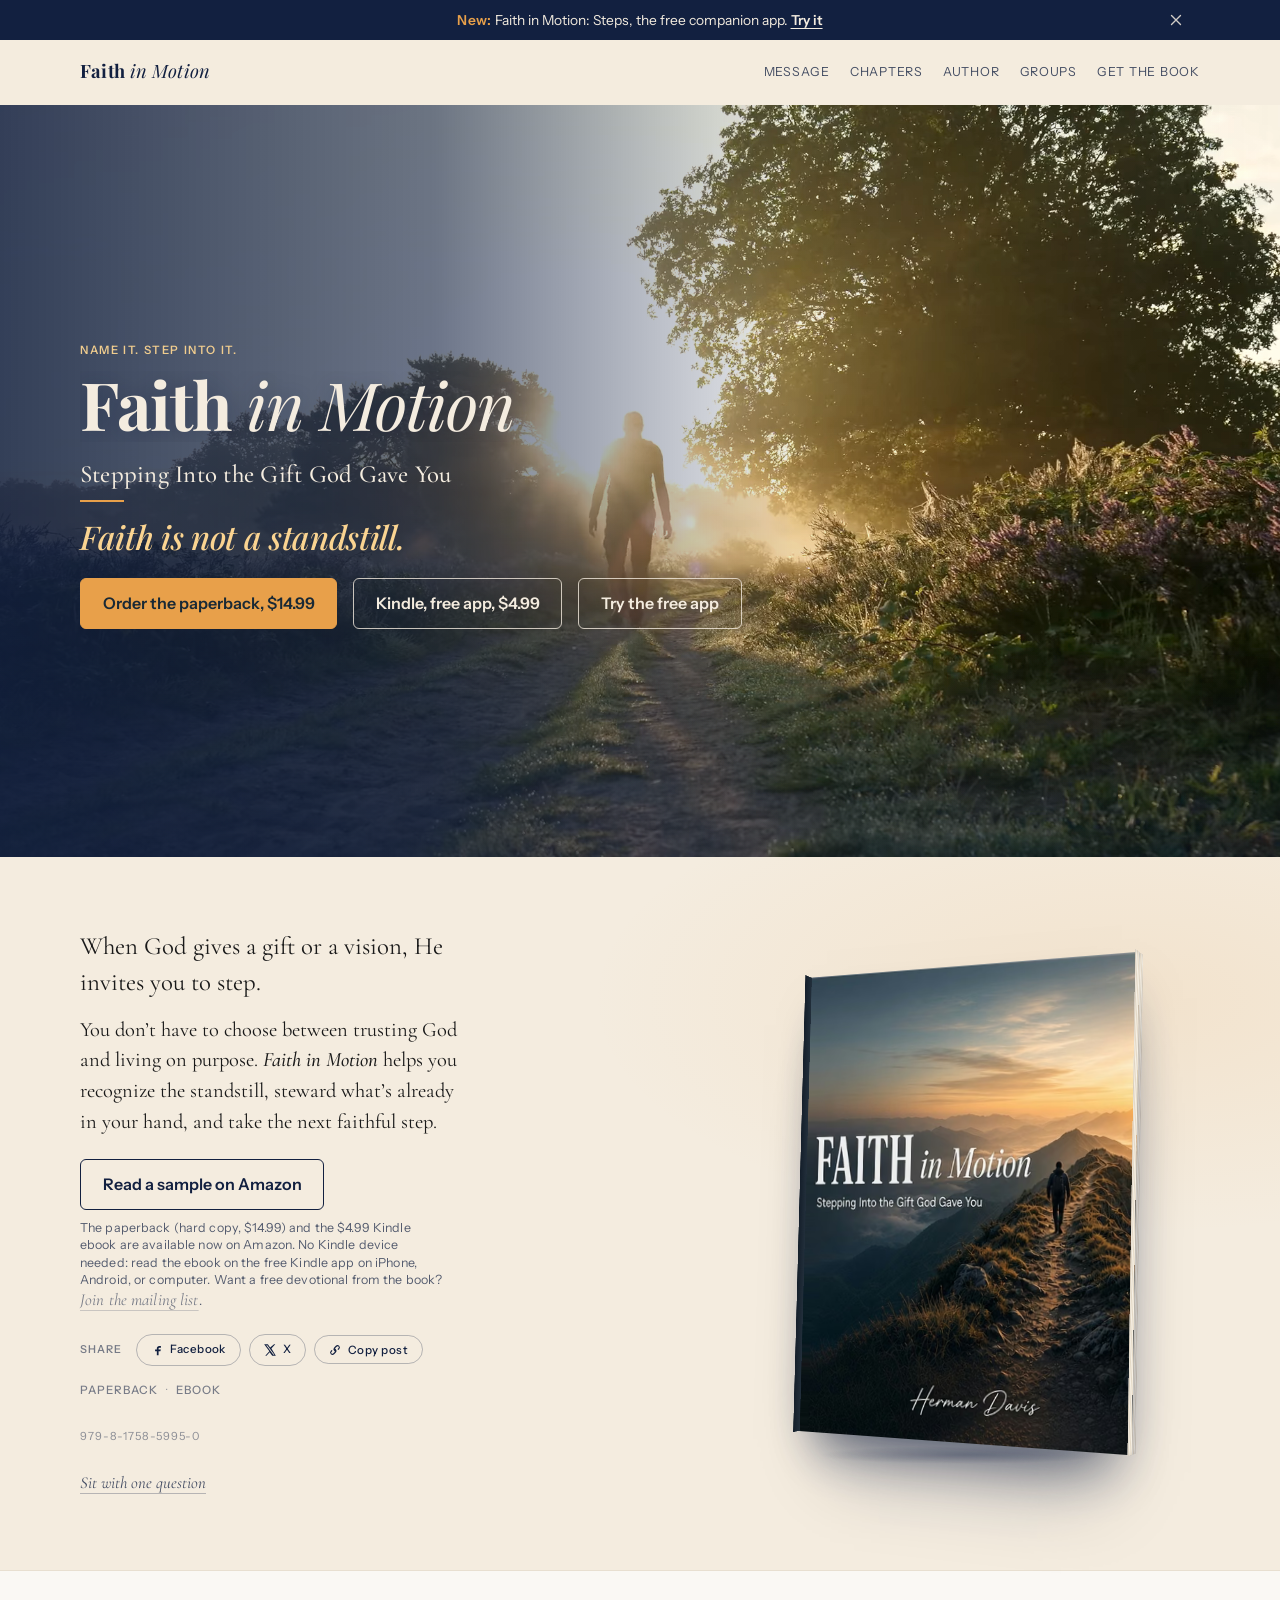
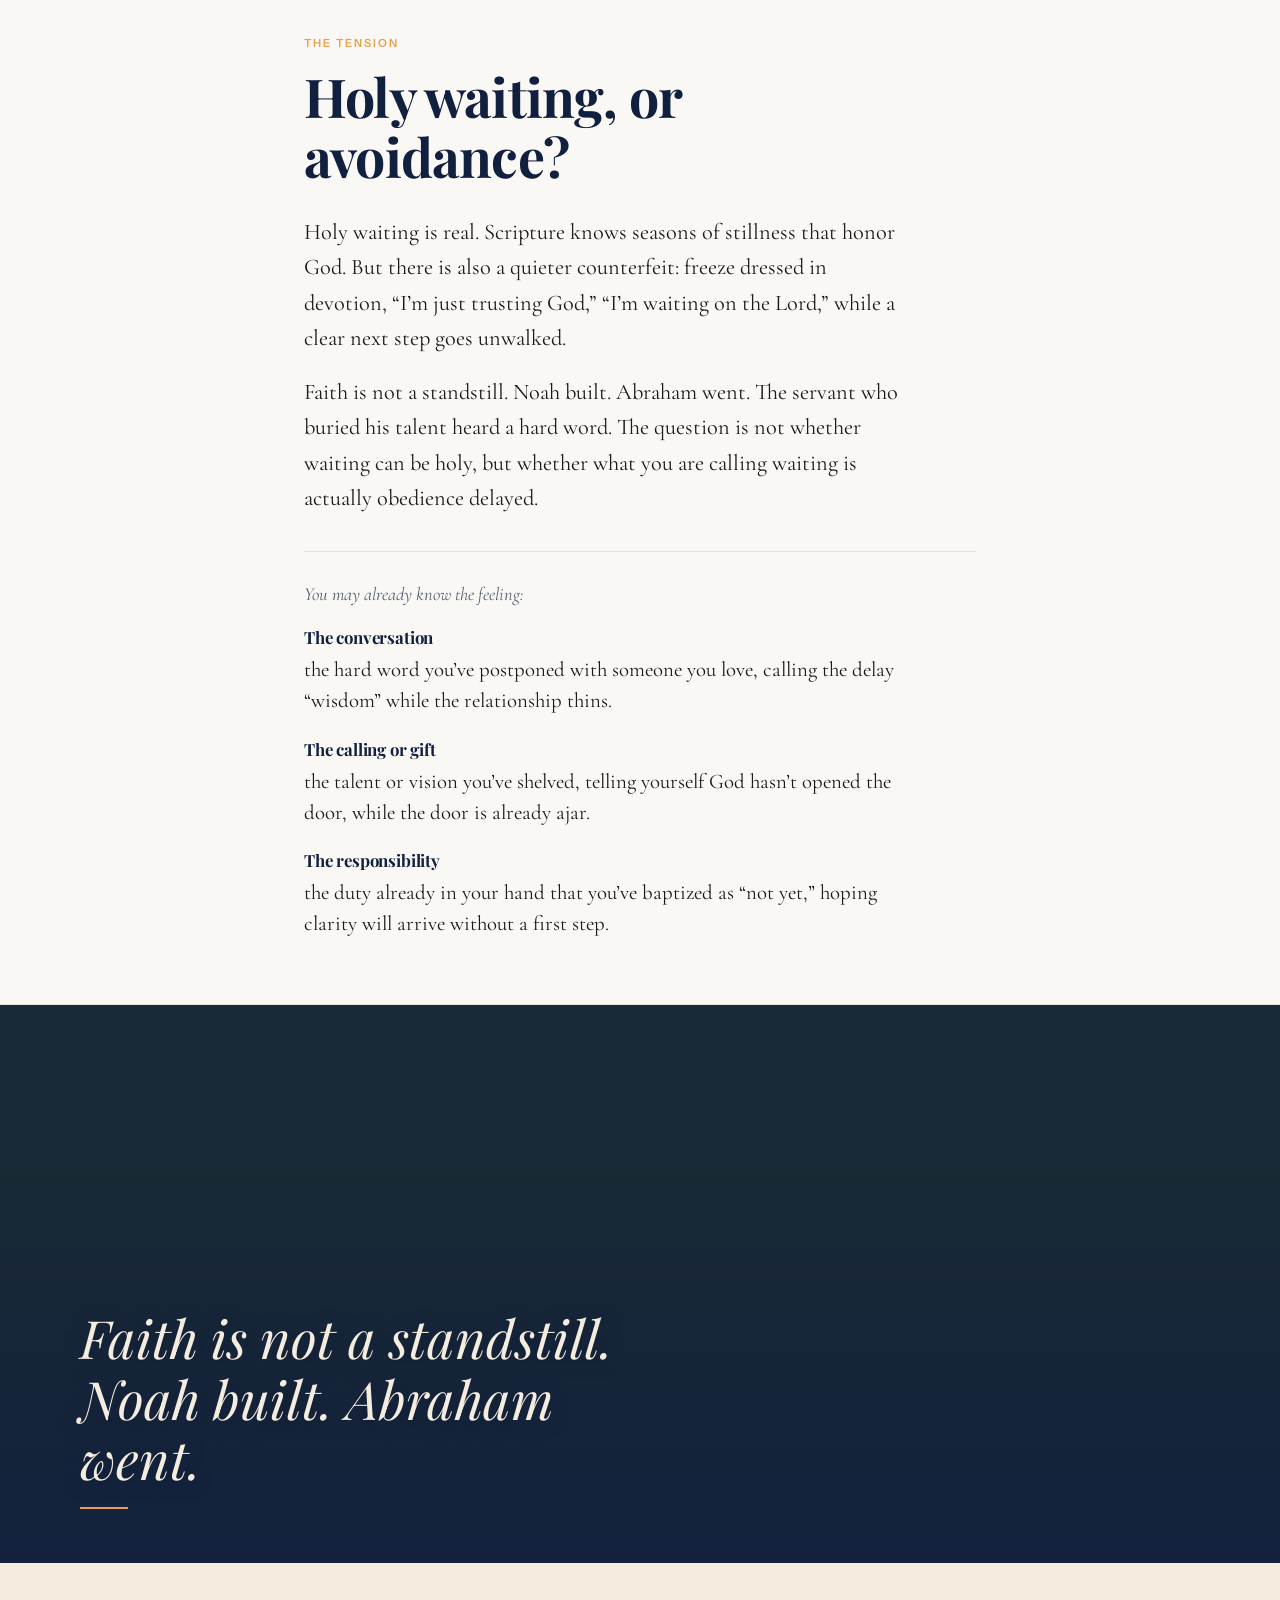
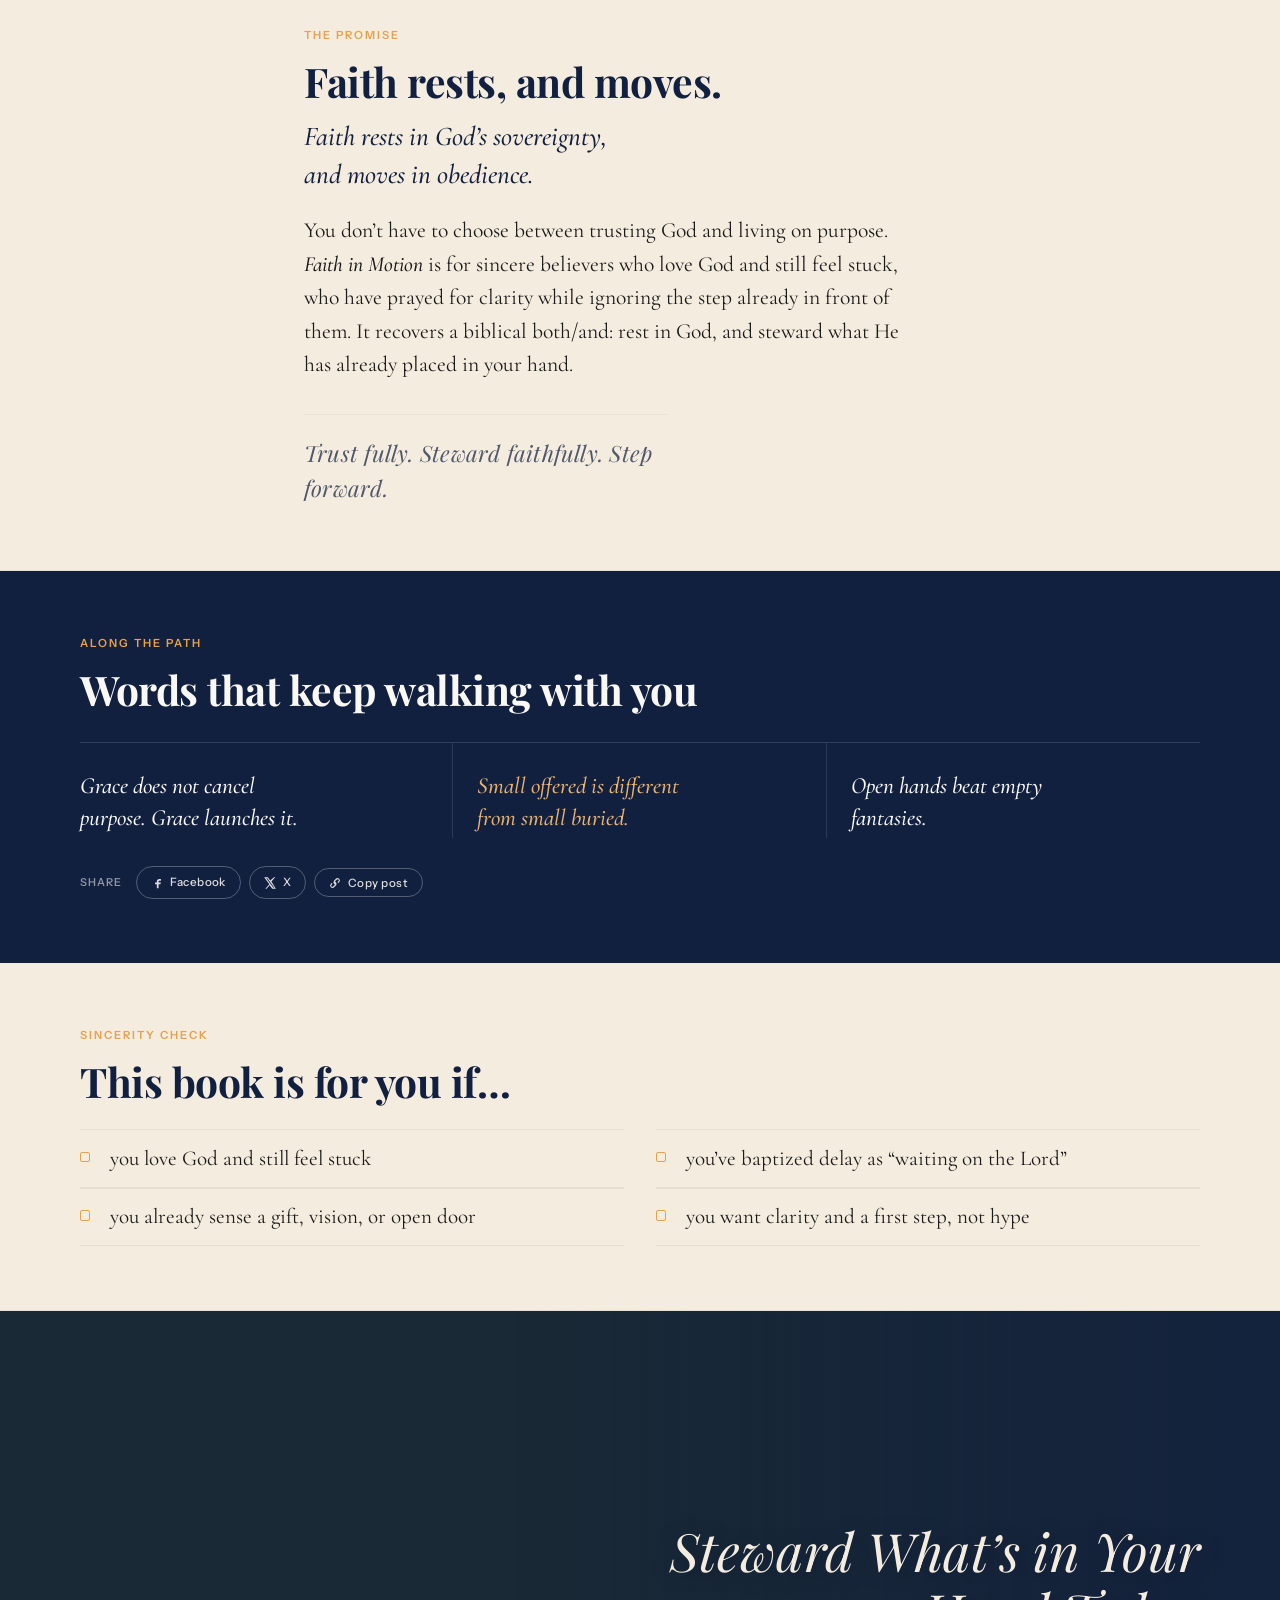
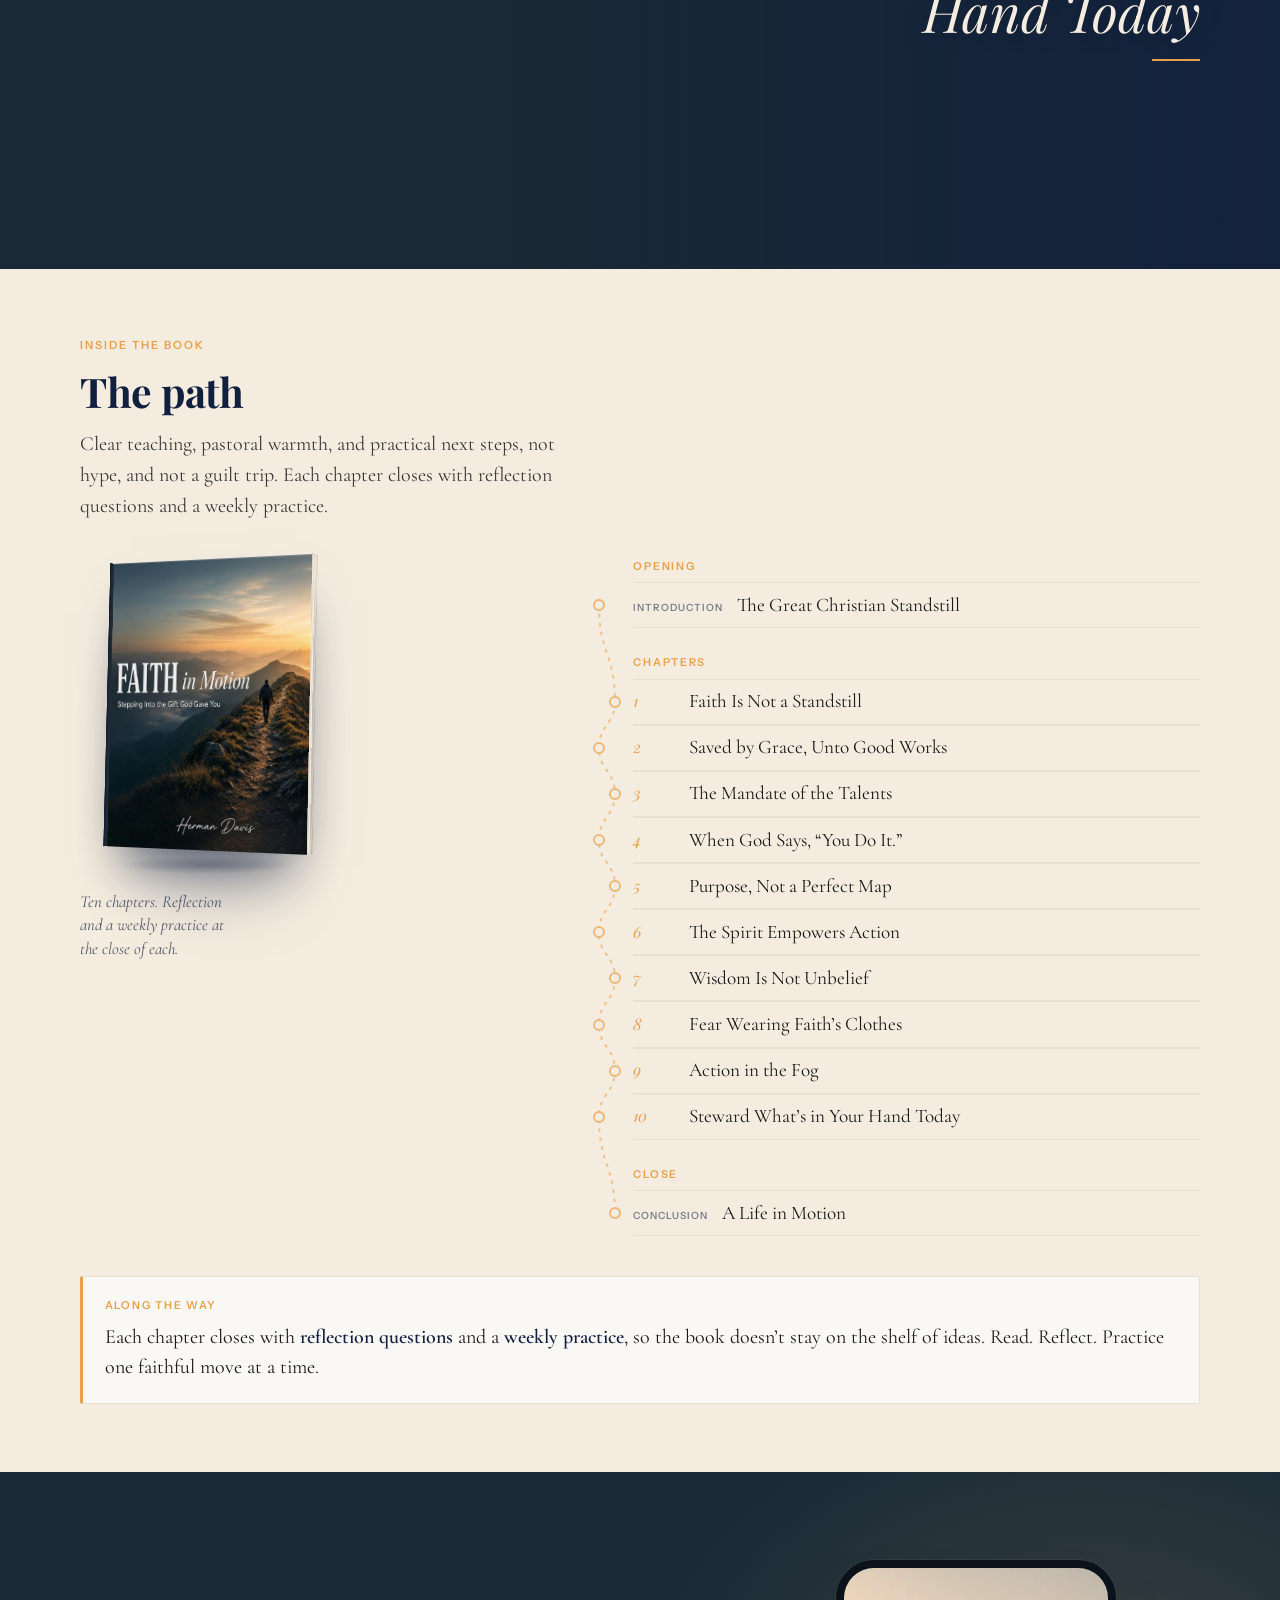
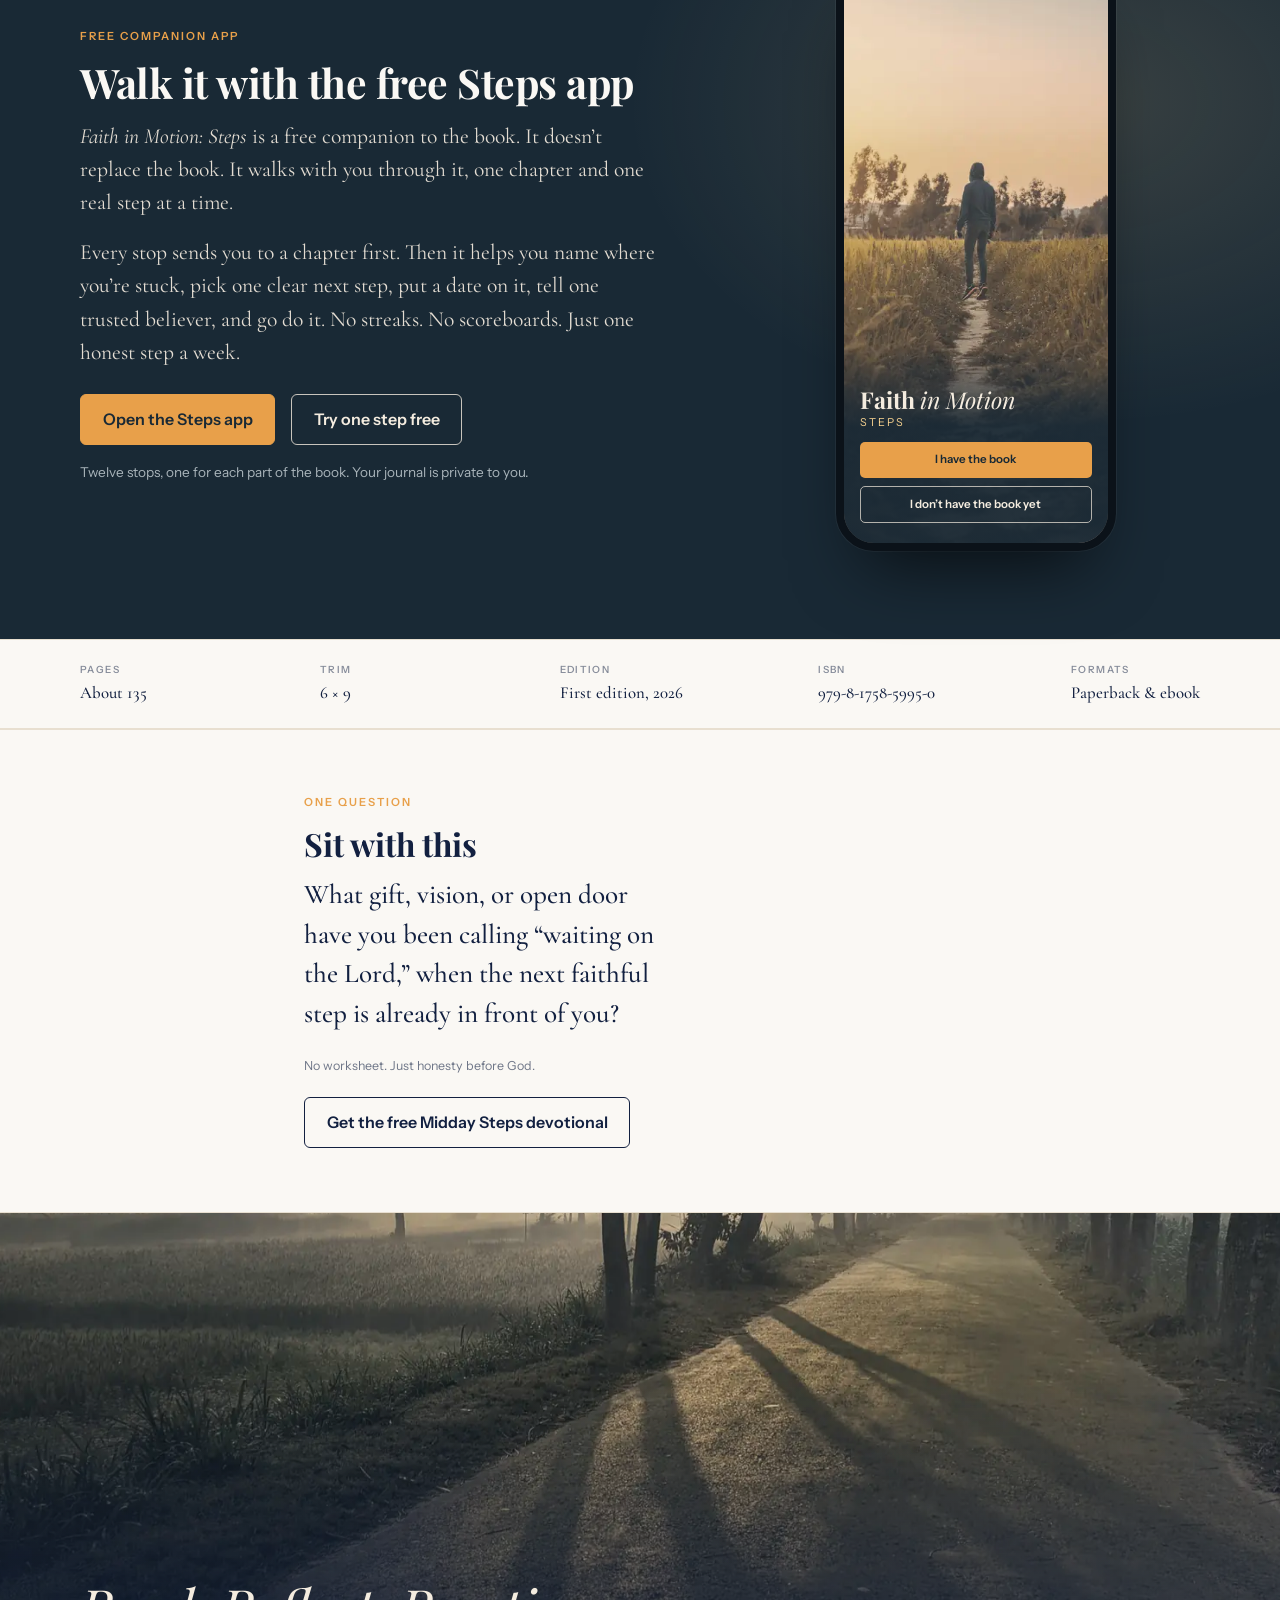
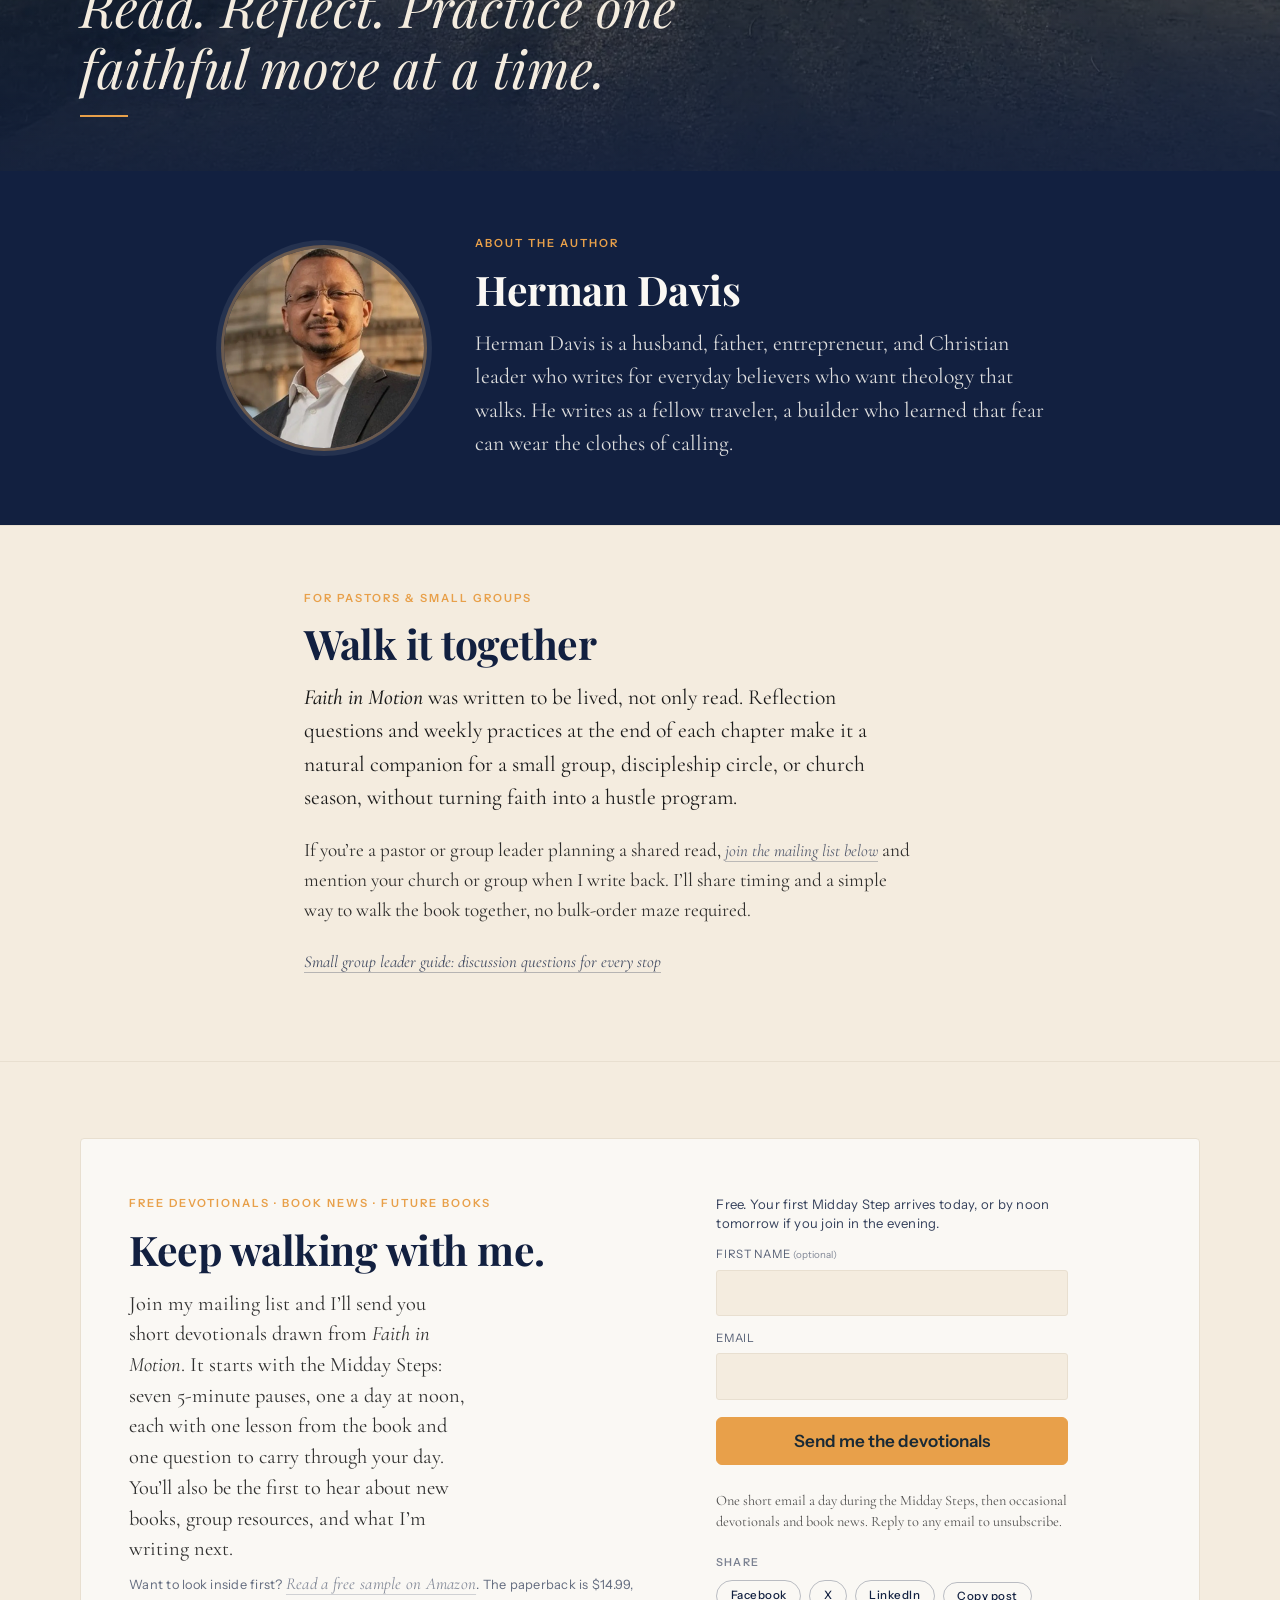
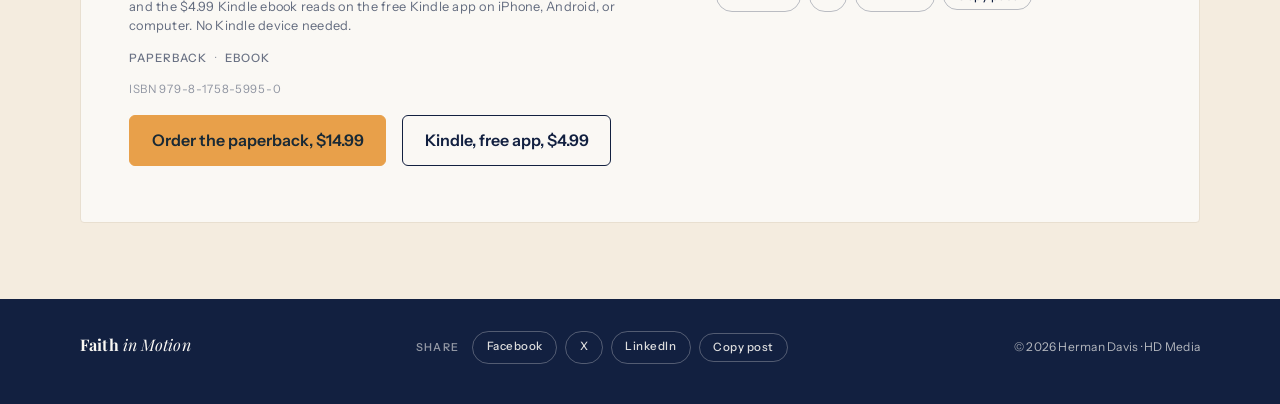
==== commit 4c847b07: "Preview: Steps app announcement bar, hero 'Try the free app' button, /thanks app link (Boss Man for " ====
--- a/index.html
+++ b/index.html
@@ -36,10 +36,19 @@
     @font-face { font-family: "Cormorant Garamond"; font-style: italic; font-weight: 400 500; font-display: swap; src: url("assets/fonts/cormorant-garamond-italic.woff2") format("woff2"); }
     @font-face { font-family: "Instrument Sans"; font-style: normal; font-weight: 400 700; font-display: swap; src: url("/app/fonts/instrument-sans-var.woff2") format("woff2"); }
   </style>
-  <link rel="stylesheet" href="styles.css?v=20261017-menu" />
+  <script src="bar-early.js?v=20261018-app"></script>
+  <link rel="stylesheet" href="styles.css?v=20261018-app" />
 </head>
 <body>
   <a class="skip-link" href="#main">Skip to content</a>
+  <div class="announce-bar" id="announce-bar" role="region" aria-label="Announcement">
+    <div class="shell announce-inner">
+      <p class="announce-text"><span class="announce-new">New:</span> Faith in Motion: Steps, the free companion app. <a class="announce-link" href="/app/?src=topbar" data-cta="steps-topbar">Try it</a></p>
+      <button class="announce-close" type="button" aria-label="Dismiss announcement">
+        <svg viewBox="0 0 24 24" width="18" height="18" aria-hidden="true" focusable="false"><path d="M6 6l12 12M18 6L6 18" fill="none" stroke="currentColor" stroke-width="1.8" stroke-linecap="round"/></svg>
+      </button>
+    </div>
+  </div>
 
   <header class="site-header" role="banner">
     <div class="shell header-inner">
@@ -111,6 +120,7 @@
             <!-- LIVE Oct 11 2026: paperback ASIN B0HL396MH6 + Kindle B0HKV9P1FQ -->
             <a class="btn btn-primary" href="https://www.amazon.com/Faith-Motion-Stepping-Into-Gift/dp/B0HL396MH6" target="_blank" rel="noopener noreferrer" data-cta="amazon-paperback">Order the paperback, $14.99</a>
             <a class="btn btn-secondary" href="https://www.amazon.com/dp/B0HKV9P1FQ" target="_blank" rel="noopener noreferrer" data-cta="amazon-kindle">Kindle, free app, $4.99</a>
+            <a class="btn btn-secondary hero-app" href="/app/?src=hero" data-cta="steps-hero">Try the free app</a>
           </div>
         </div>
       </div>
@@ -613,6 +623,6 @@
     </div>
   </aside>
 
-  <script src="script.js?v=20261017-menu" defer></script>
+  <script src="script.js?v=20261018-app" defer></script>
 </body>
 </html>
--- a/styles.css
+++ b/styles.css
@@ -2253,3 +2253,17 @@
 html.menu-locked, html.menu-locked body { overflow: hidden; }
 @media (prefers-reduced-motion: reduce) { .menu-backdrop, .menu-sheet { transition: none; } }
 @media (min-width: 641px) { .menu-backdrop, .menu-sheet { display: none !important; } }
+
+/* Announcement bar for the Steps app (preview, 2026-10-18). Scrolls away; the sticky header still sticks at top 0. */
+.announce-bar { background: var(--navy); color: var(--cream); font-family: var(--font-ui); font-size: 0.86rem; line-height: 1.35; }
+.announce-off .announce-bar, .announce-bar[hidden] { display: none; }
+.announce-inner { display: flex; align-items: center; justify-content: center; gap: 0.5rem; min-height: 2.5rem; padding-top: 0.3rem; padding-bottom: 0.3rem; position: relative; }
+.announce-text { margin: 0; padding: 0 2.25rem; text-align: center; }
+.announce-new { color: var(--amber); font-weight: 600; letter-spacing: 0.02em; }
+.announce-link { color: var(--cream); font-weight: 600; text-underline-offset: 3px; white-space: nowrap; }
+.announce-link:hover { color: var(--amber); }
+.announce-link:focus-visible, .announce-close:focus-visible { outline: 2px solid var(--amber); outline-offset: 2px; }
+.announce-close { position: absolute; right: max(0.25rem, env(safe-area-inset-right)); top: 50%; transform: translateY(-50%); width: 40px; height: 40px; display: inline-flex; align-items: center; justify-content: center; padding: 0; border: 0; border-radius: 999px; background: transparent; color: var(--cream); opacity: 0.85; cursor: pointer; }
+.announce-close:hover { opacity: 1; }
+@media (max-width: 640px) { .announce-bar { font-size: 0.8rem; } .announce-text { padding: 0 2.5rem 0 0.25rem; text-align: left; } }
+.hero-film .hero-app { white-space: nowrap; }
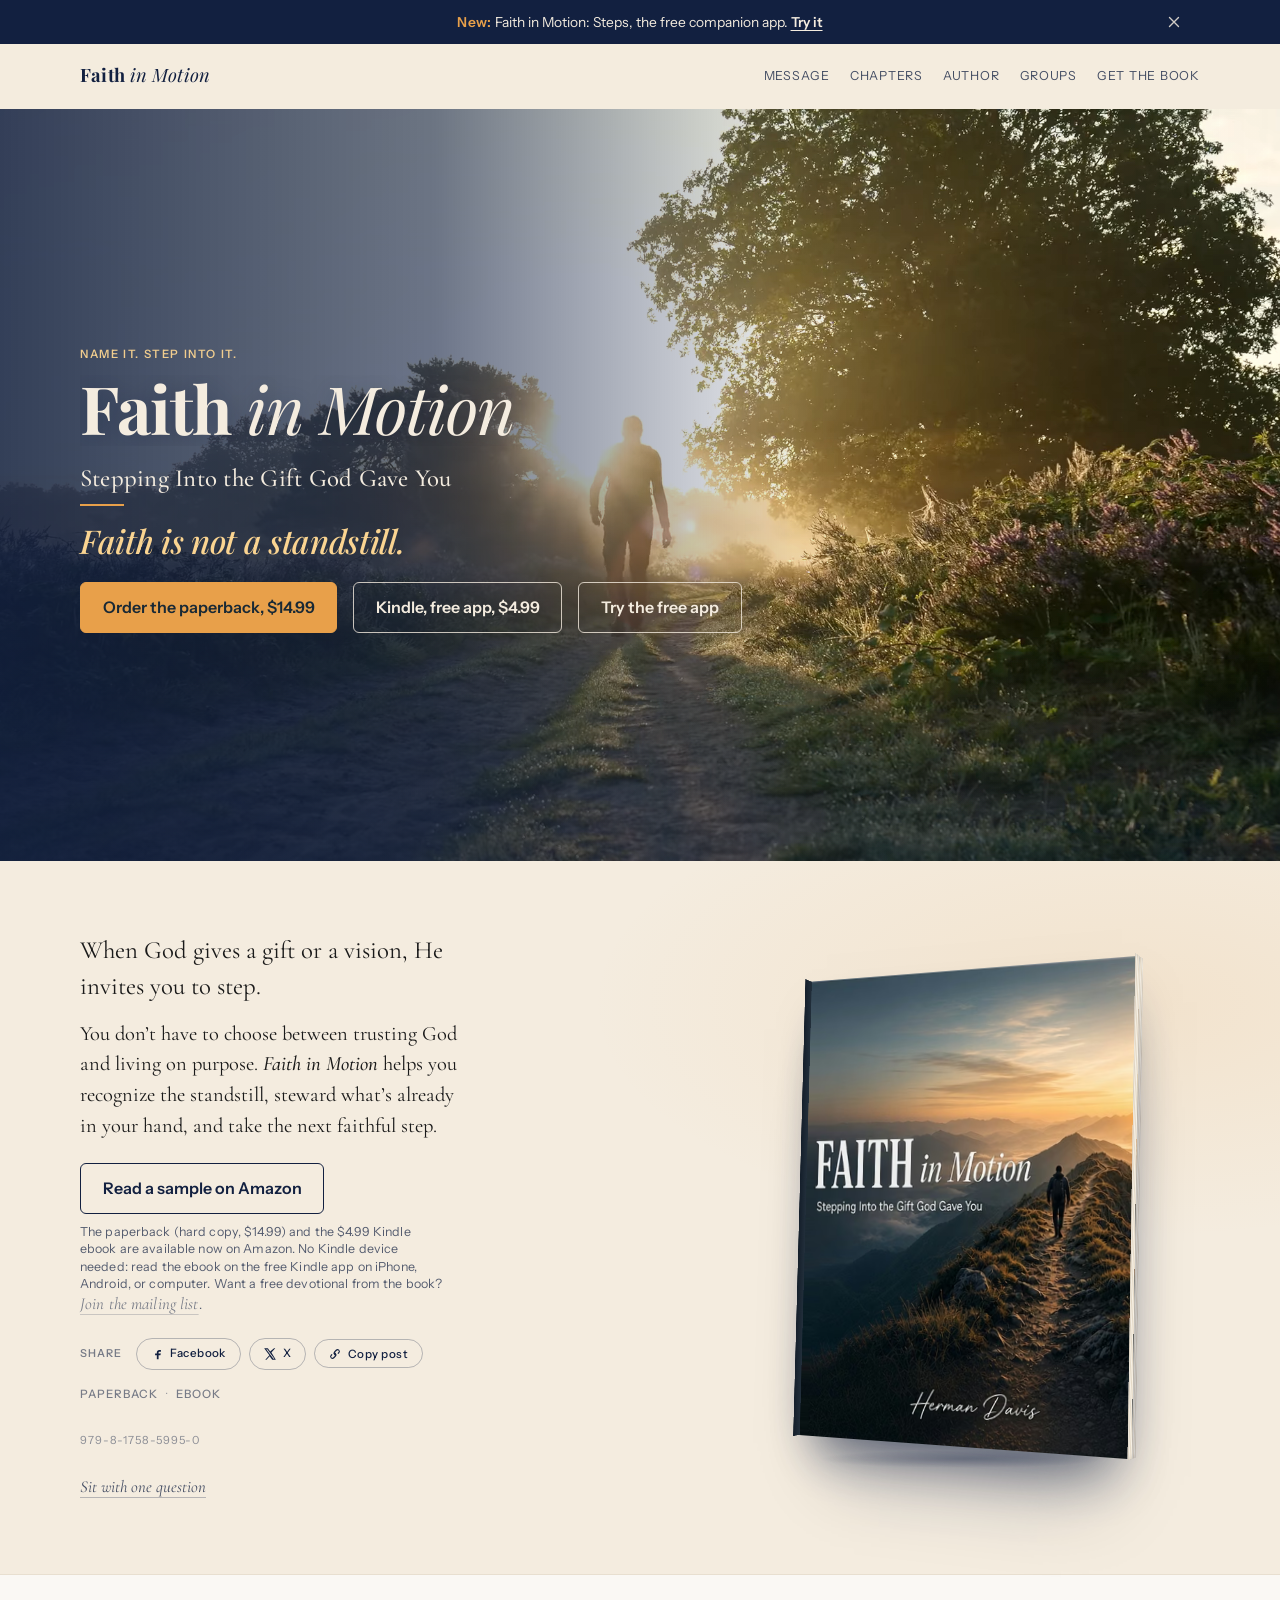
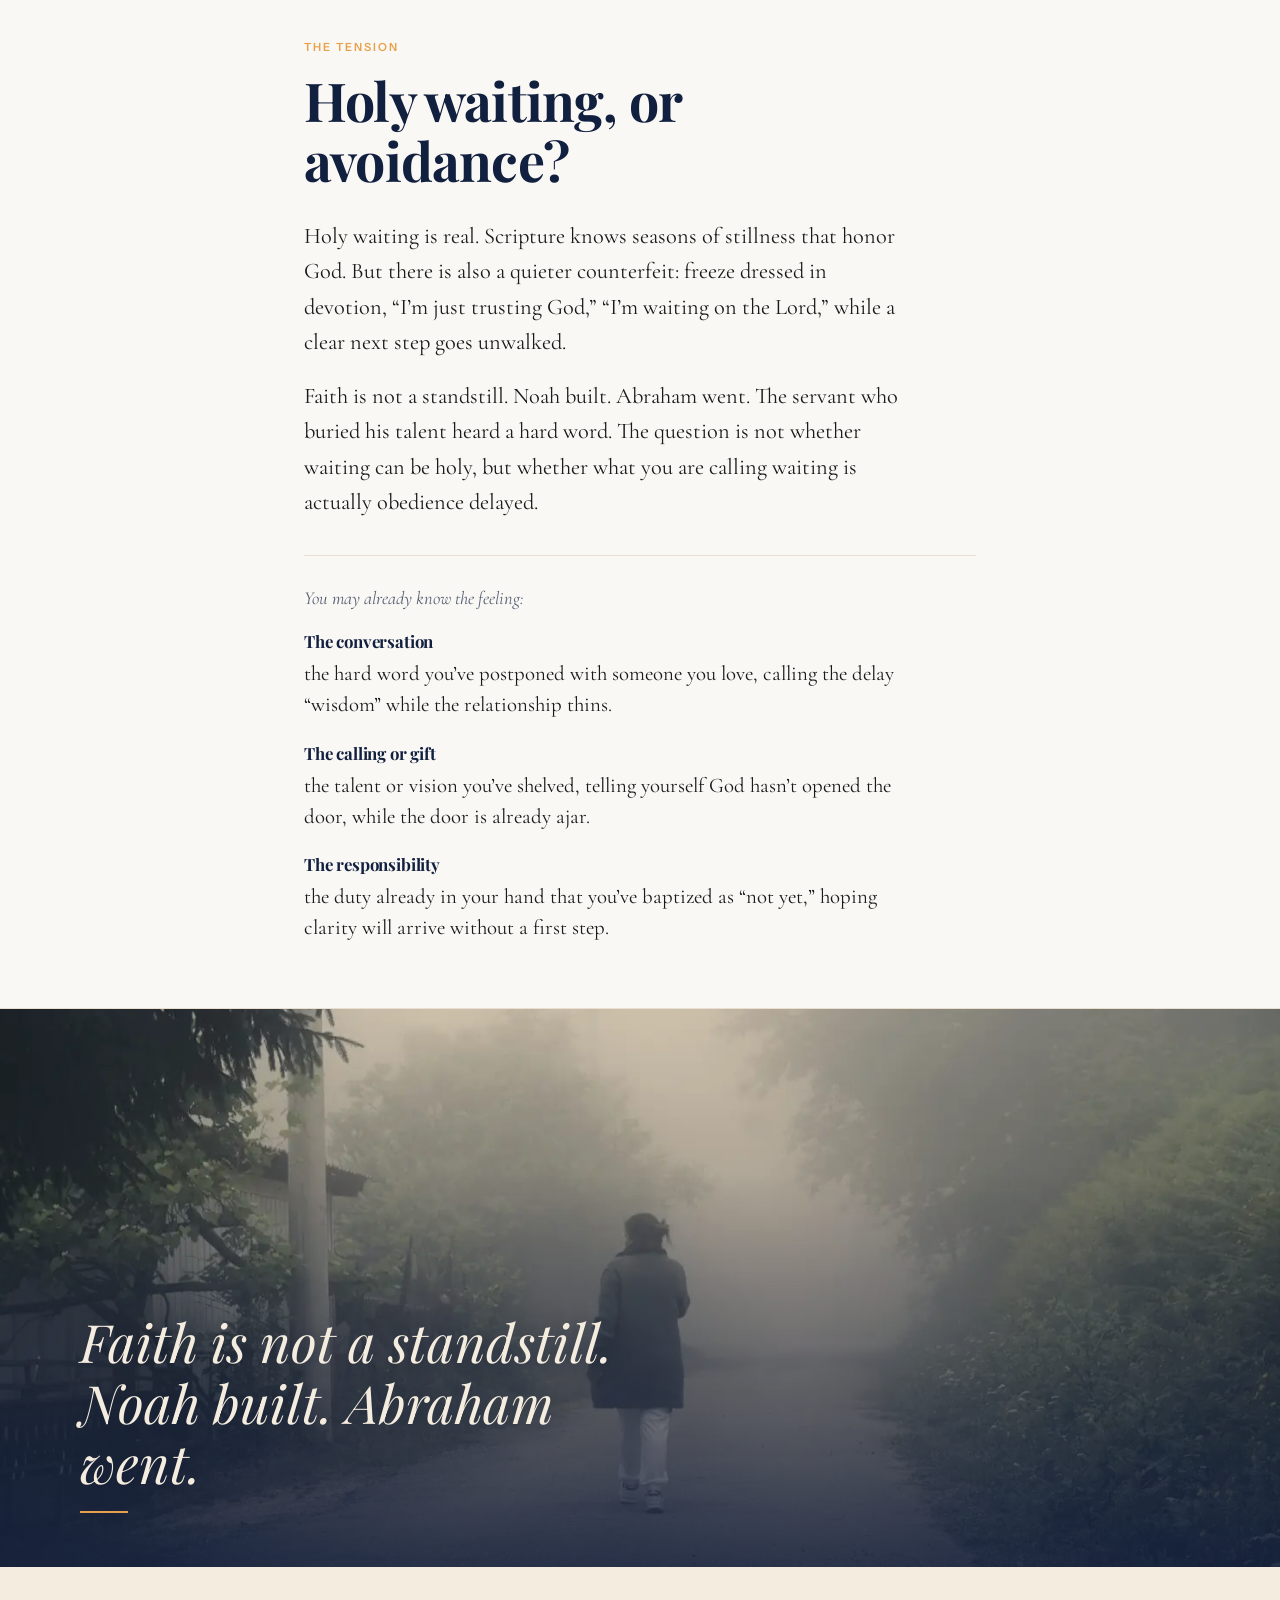
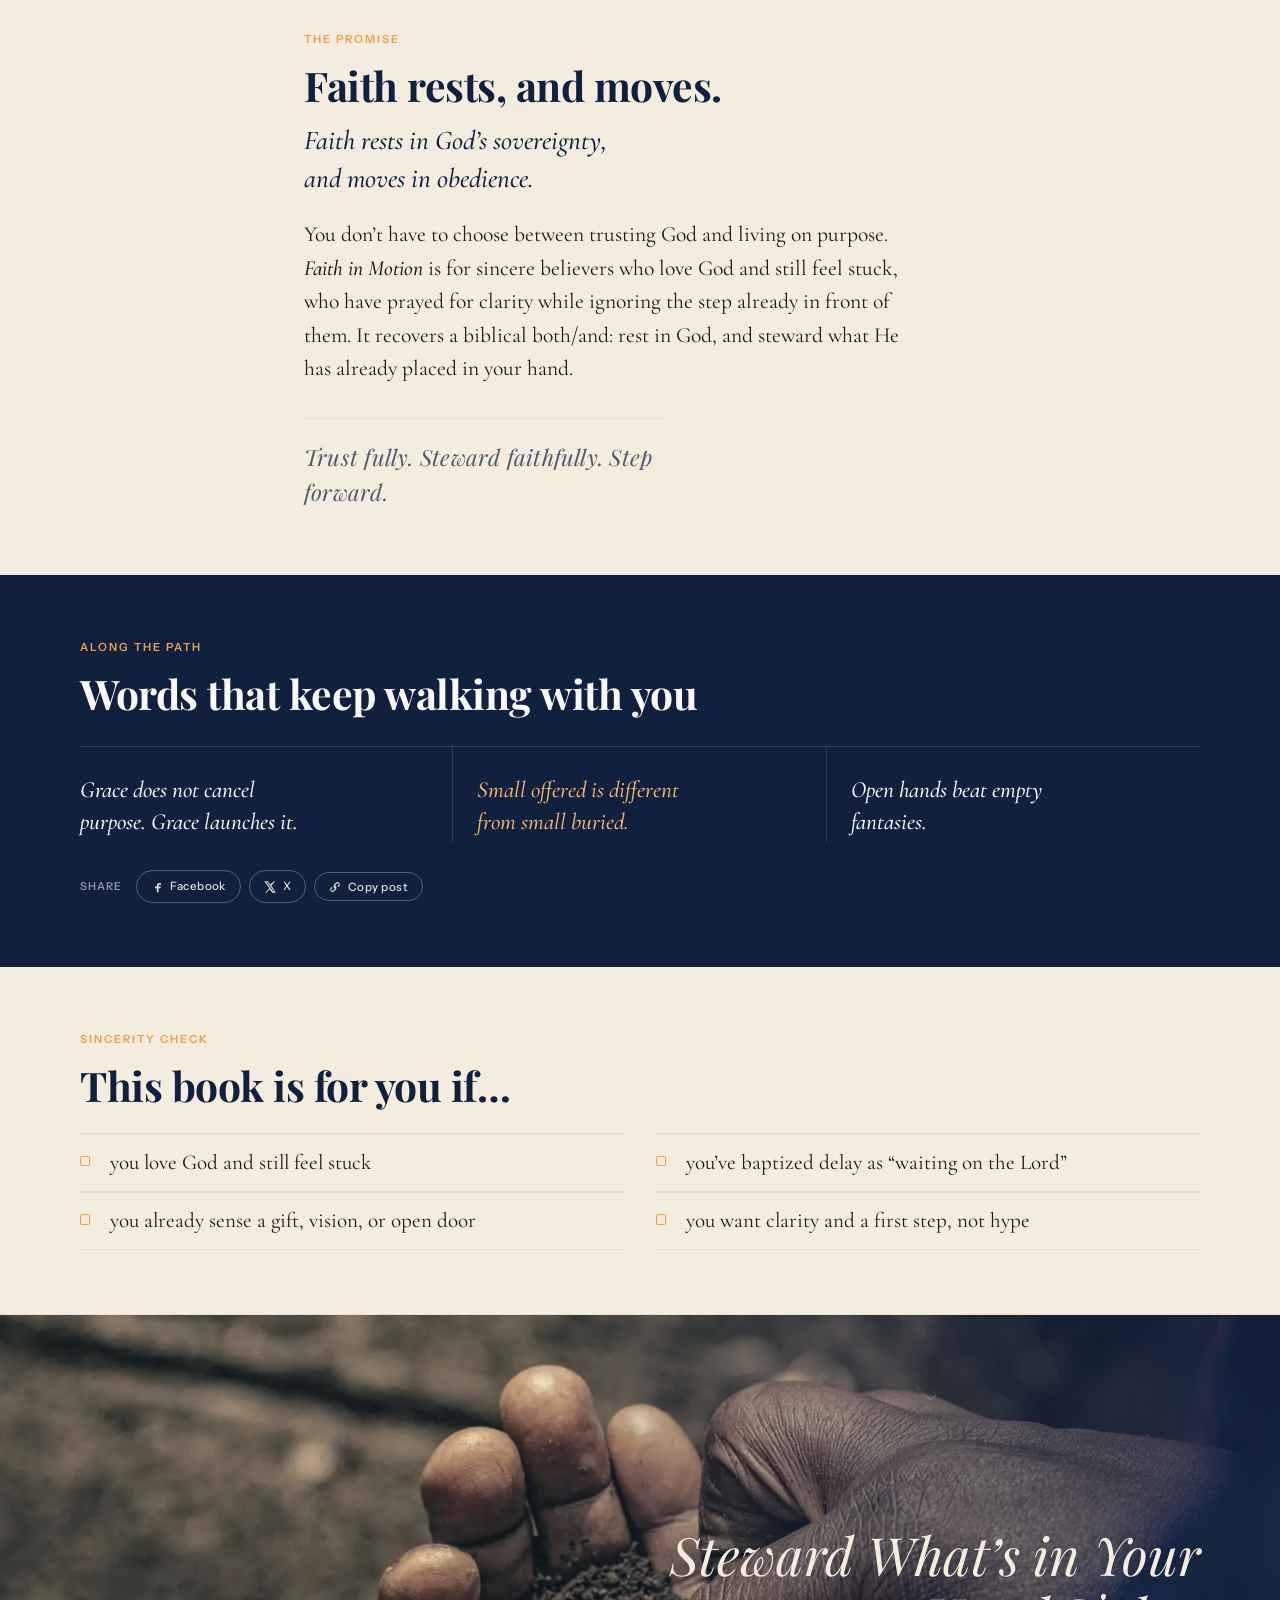
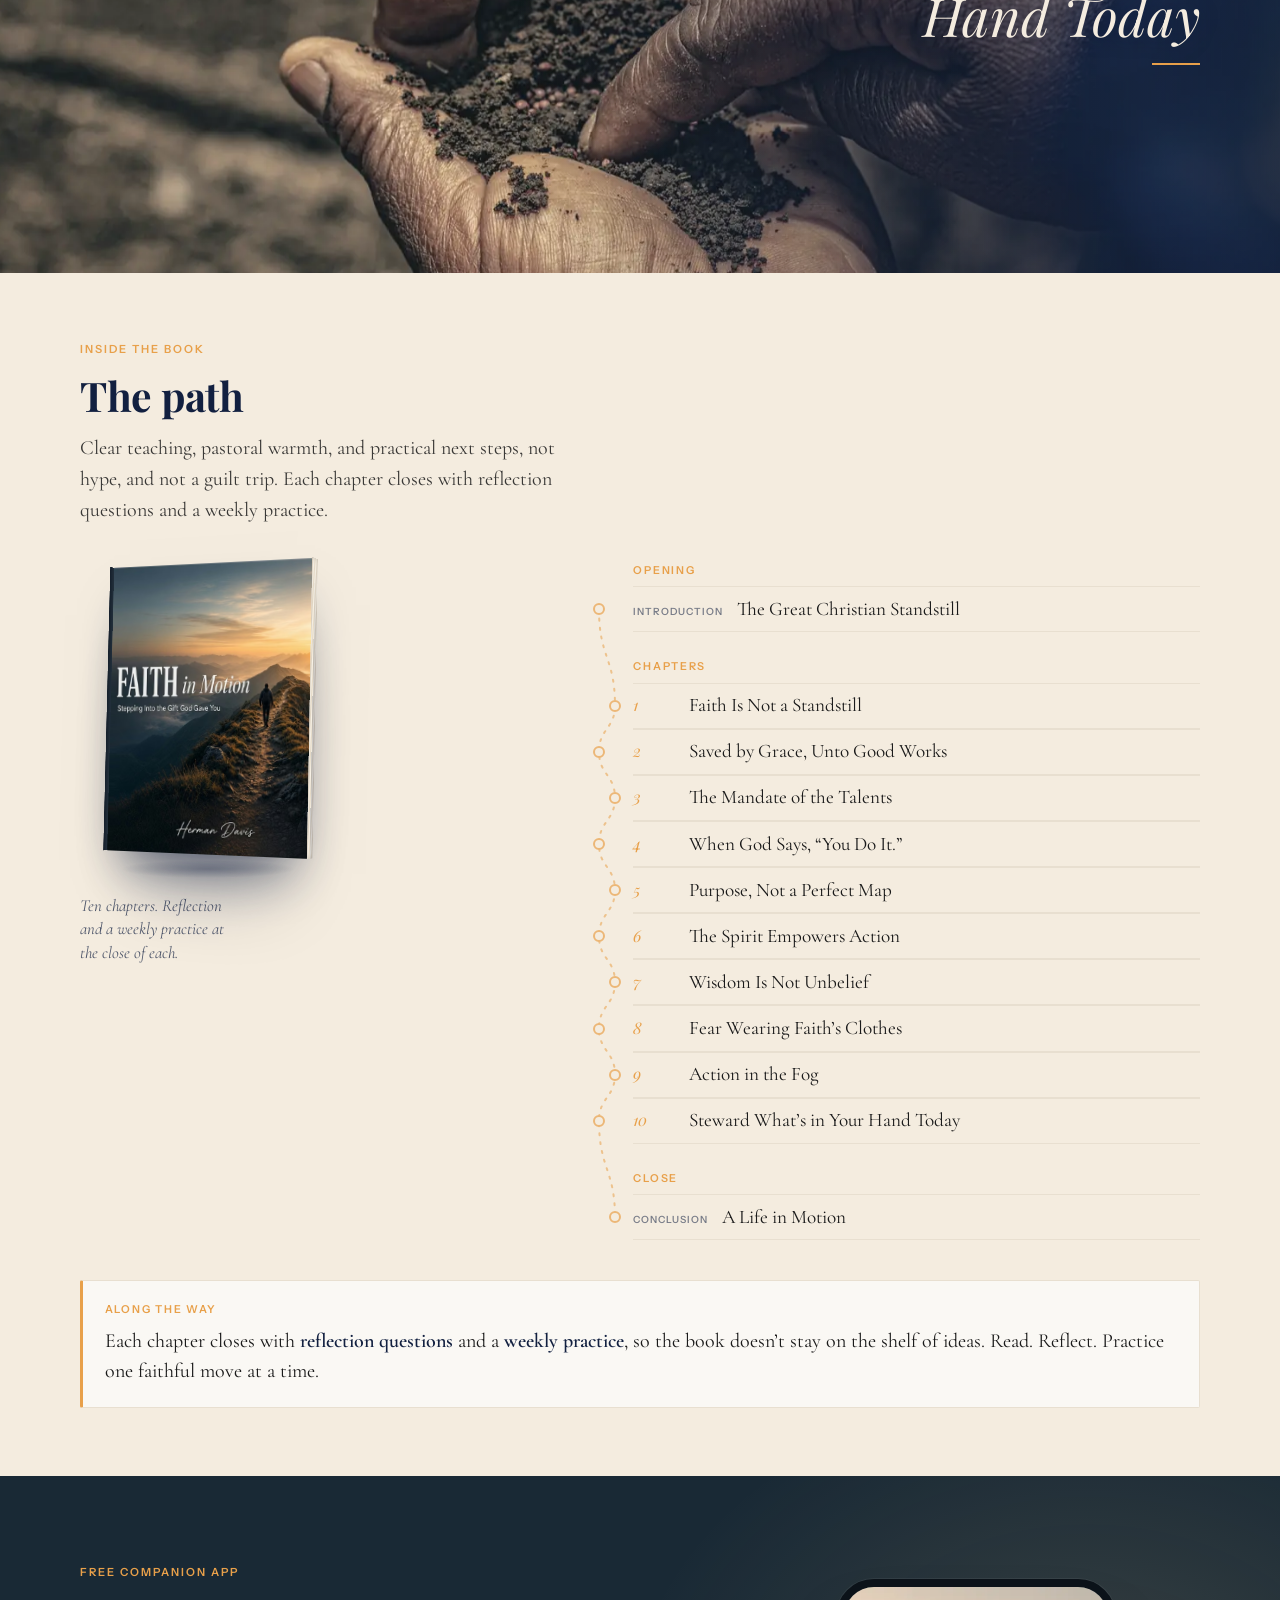
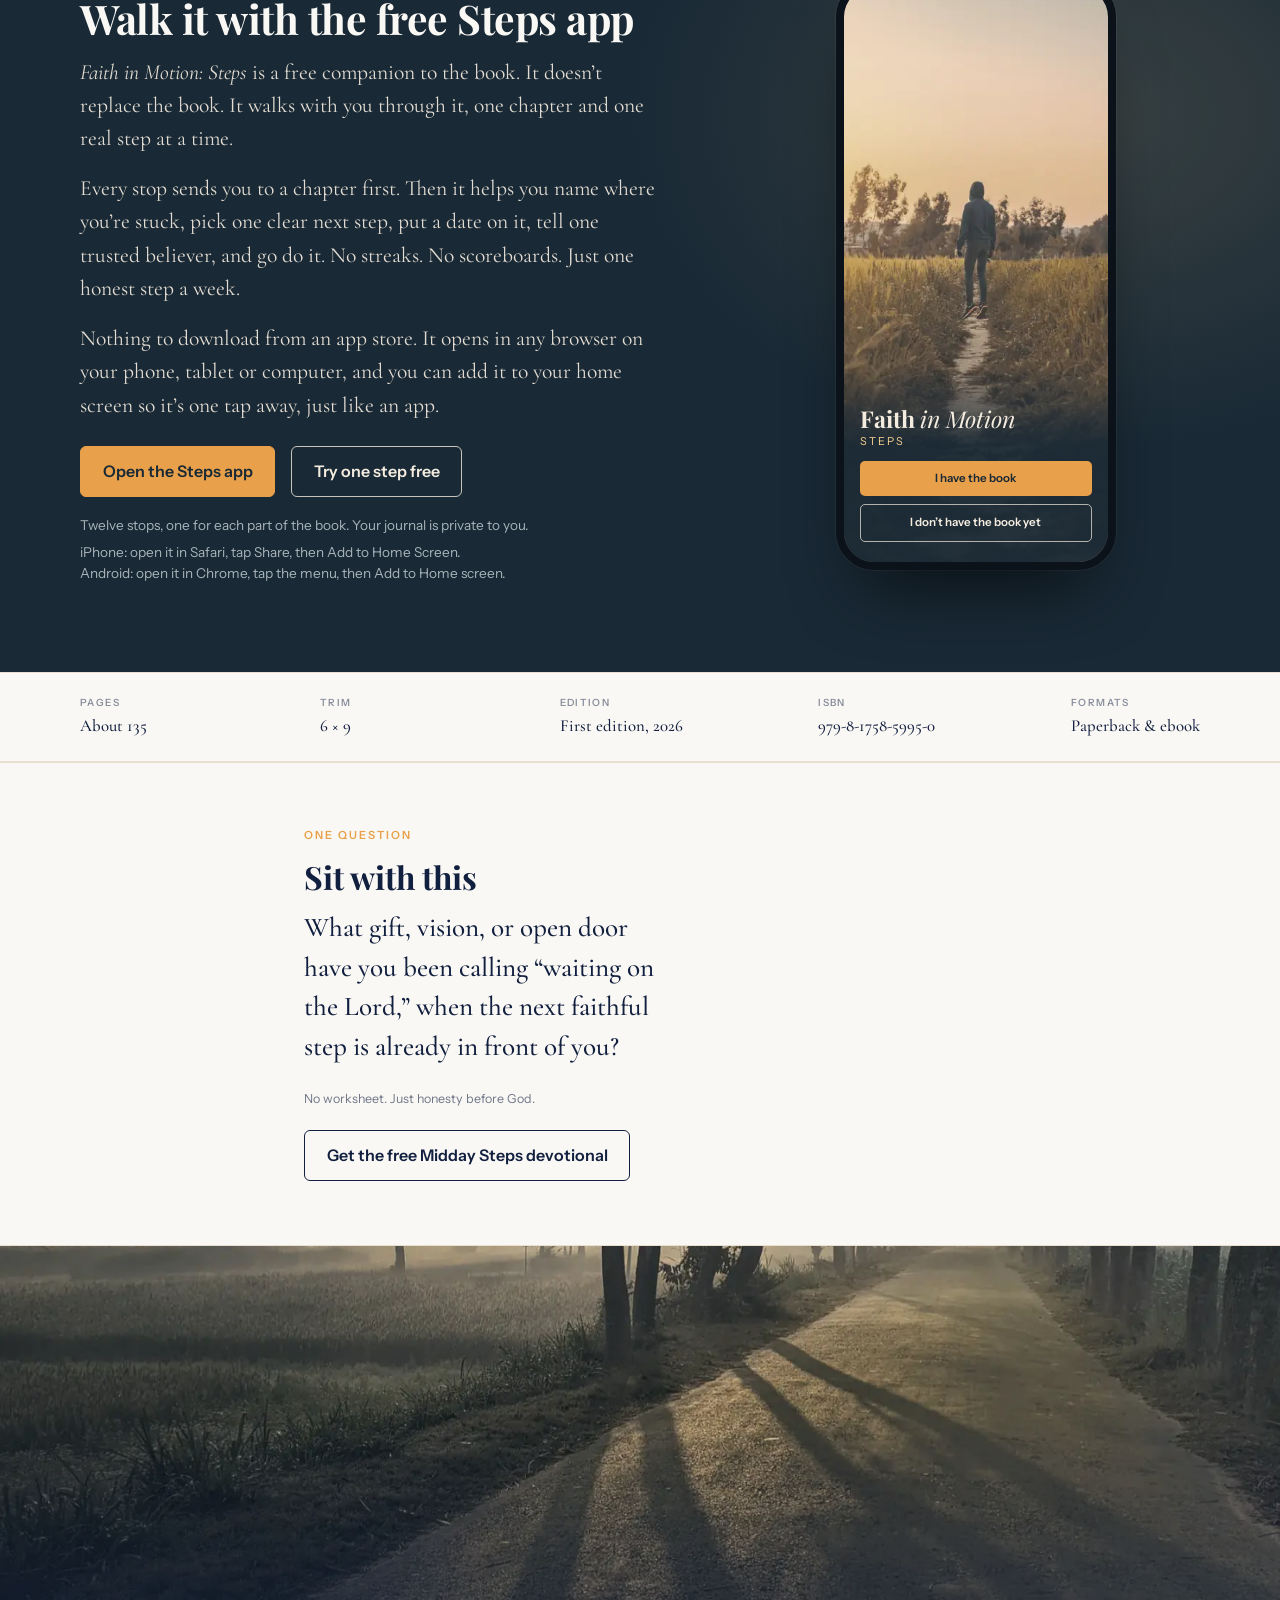
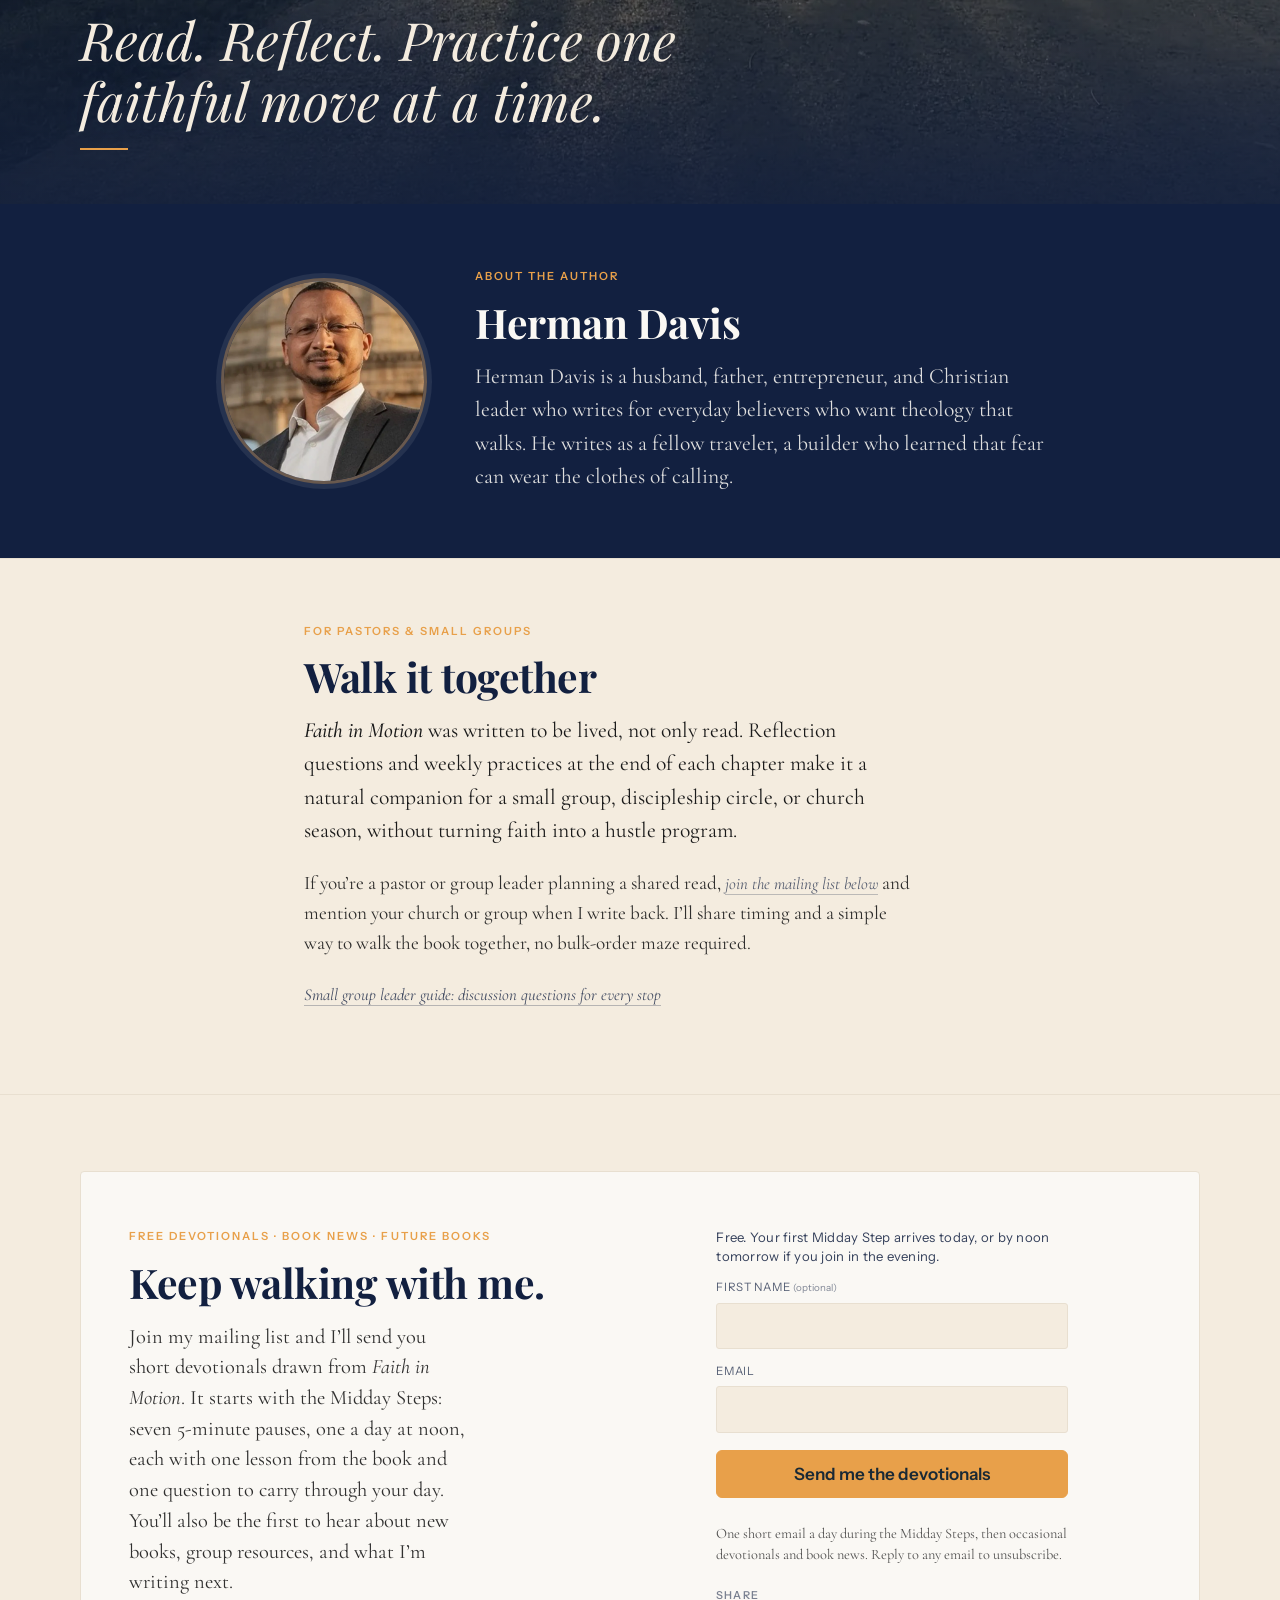
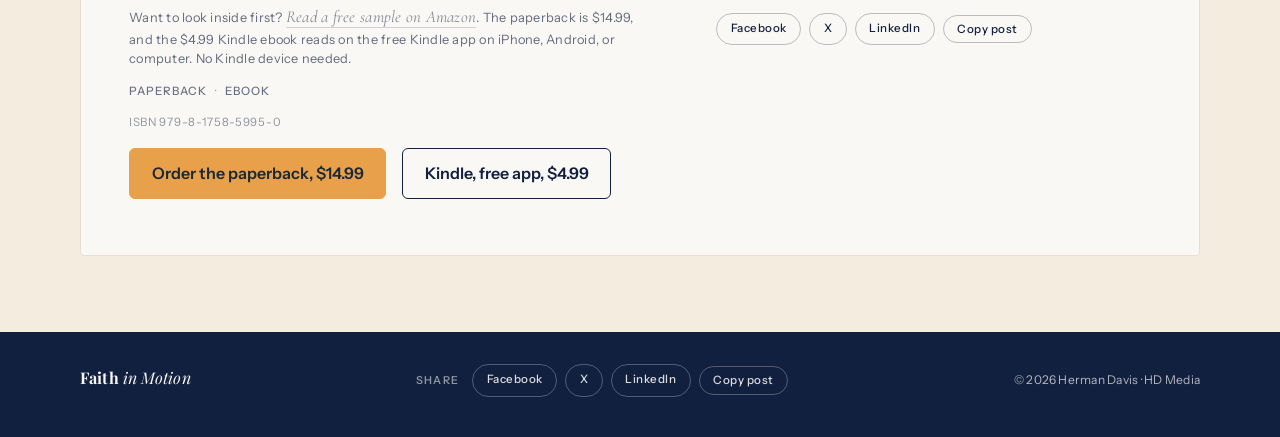
==== commit 44d55bac: "Preview: promo links go to the landing app section (#steps-app, src kept), browser/home-screen copy " ====
--- a/index.html
+++ b/index.html
@@ -37,13 +37,13 @@
     @font-face { font-family: "Instrument Sans"; font-style: normal; font-weight: 400 700; font-display: swap; src: url("/app/fonts/instrument-sans-var.woff2") format("woff2"); }
   </style>
   <script src="bar-early.js?v=20261018-app"></script>
-  <link rel="stylesheet" href="styles.css?v=20261018-app" />
+  <link rel="stylesheet" href="styles.css?v=20261018-section" />
 </head>
 <body>
   <a class="skip-link" href="#main">Skip to content</a>
   <div class="announce-bar" id="announce-bar" role="region" aria-label="Announcement">
     <div class="shell announce-inner">
-      <p class="announce-text"><span class="announce-new">New:</span> Faith in Motion: Steps, the free companion app. <a class="announce-link" href="/app/?src=topbar" data-cta="steps-topbar">Try it</a></p>
+      <p class="announce-text"><span class="announce-new">New:</span> Faith in Motion: Steps, the free companion app. <a class="announce-link" href="/?src=topbar#steps-app" data-cta="steps-topbar">Try it</a></p>
       <button class="announce-close" type="button" aria-label="Dismiss announcement">
         <svg viewBox="0 0 24 24" width="18" height="18" aria-hidden="true" focusable="false"><path d="M6 6l12 12M18 6L6 18" fill="none" stroke="currentColor" stroke-width="1.8" stroke-linecap="round"/></svg>
       </button>
@@ -88,7 +88,7 @@
       <li><a href="#about">Author</a></li>
       <li><a href="#groups">Groups</a></li>
       <li><a href="/groups/">Small group leader guide</a></li>
-      <li><a href="/app/">Open the app</a></li>
+      <li><a href="/?src=nav#steps-app" data-cta="steps-nav">Open the app</a></li>
       <li><a class="menu-buy" href="https://www.amazon.com/Faith-Motion-Stepping-Into-Gift/dp/B0HL396MH6" target="_blank" rel="noopener noreferrer" data-cta="amazon-paperback">Get the book</a></li>
     </ul>
   </div>
@@ -120,7 +120,7 @@
             <!-- LIVE Oct 11 2026: paperback ASIN B0HL396MH6 + Kindle B0HKV9P1FQ -->
             <a class="btn btn-primary" href="https://www.amazon.com/Faith-Motion-Stepping-Into-Gift/dp/B0HL396MH6" target="_blank" rel="noopener noreferrer" data-cta="amazon-paperback">Order the paperback, $14.99</a>
             <a class="btn btn-secondary" href="https://www.amazon.com/dp/B0HKV9P1FQ" target="_blank" rel="noopener noreferrer" data-cta="amazon-kindle">Kindle, free app, $4.99</a>
-            <a class="btn btn-secondary hero-app" href="/app/?src=hero" data-cta="steps-hero">Try the free app</a>
+            <a class="btn btn-secondary hero-app" href="/?src=hero#steps-app" data-cta="steps-hero">Try the free app</a>
           </div>
         </div>
       </div>
@@ -377,18 +377,20 @@
       <div class="shell steps-app-grid">
         <div class="steps-app-copy">
           <p class="section-kicker reveal">Free companion app</p>
-          <h2 id="steps-app-title" class="display-md on-navy reveal">Walk it with the free Steps app</h2>
+          <h2 id="steps-app-title" class="display-md on-navy reveal" tabindex="-1">Walk it with the free Steps app</h2>
           <p class="steps-app-lede reveal">
             <em>Faith in Motion: Steps</em> is a free companion to the book. It doesn’t replace the book. It walks with you through it, one chapter and one real step at a time.
           </p>
           <p class="steps-app-body reveal">
             Every stop sends you to a chapter first. Then it helps you name where you’re stuck, pick one clear next step, put a date on it, tell one trusted believer, and go do it. No streaks. No scoreboards. Just one honest step a week.
           </p>
+          <p class="steps-app-body steps-app-anywhere reveal">Nothing to download from an app store. It opens in any browser on your phone, tablet or computer, and you can add it to your home screen so it’s one tap away, just like an app.</p>
           <div class="hero-cta reveal">
             <a class="btn btn-primary" href="/app/" data-cta="steps-app">Open the Steps app</a>
             <a class="btn btn-secondary btn-on-dark" href="/app/start/try" data-cta="steps-try">Try one step free</a>
           </div>
           <p class="steps-app-fine reveal">Twelve stops, one for each part of the book. Your journal is private to you.</p>
+          <p class="steps-app-fine steps-app-howto reveal"><span>iPhone: open it in Safari, tap Share, then Add to Home Screen.</span><span>Android: open it in Chrome, tap the menu, then Add to Home screen.</span></p>
         </div>
         <div class="steps-app-phone reveal" aria-hidden="true">
           <div class="phone-frame">
@@ -623,6 +625,6 @@
     </div>
   </aside>
 
-  <script src="script.js?v=20261018-app" defer></script>
+  <script src="script.js?v=20261018-section" defer></script>
 </body>
 </html>
--- a/styles.css
+++ b/styles.css
@@ -2257,13 +2257,33 @@
 /* Announcement bar for the Steps app (preview, 2026-10-18). Scrolls away; the sticky header still sticks at top 0. */
 .announce-bar { background: var(--navy); color: var(--cream); font-family: var(--font-ui); font-size: 0.86rem; line-height: 1.35; }
 .announce-off .announce-bar, .announce-bar[hidden] { display: none; }
-.announce-inner { display: flex; align-items: center; justify-content: center; gap: 0.5rem; min-height: 2.5rem; padding-top: 0.3rem; padding-bottom: 0.3rem; position: relative; }
+.announce-inner { display: flex; align-items: center; justify-content: center; gap: 0.5rem; min-height: 2.75rem; padding-top: 0.3rem; padding-bottom: 0.3rem; position: relative; }
 .announce-text { margin: 0; padding: 0 2.25rem; text-align: center; }
 .announce-new { color: var(--amber); font-weight: 600; letter-spacing: 0.02em; }
 .announce-link { color: var(--cream); font-weight: 600; text-underline-offset: 3px; white-space: nowrap; }
 .announce-link:hover { color: var(--amber); }
 .announce-link:focus-visible, .announce-close:focus-visible { outline: 2px solid var(--amber); outline-offset: 2px; }
-.announce-close { position: absolute; right: max(0.25rem, env(safe-area-inset-right)); top: 50%; transform: translateY(-50%); width: 40px; height: 40px; display: inline-flex; align-items: center; justify-content: center; padding: 0; border: 0; border-radius: 999px; background: transparent; color: var(--cream); opacity: 0.85; cursor: pointer; }
+.announce-close:focus:not(:focus-visible) { outline: none; box-shadow: none; }
+.announce-close { position: absolute; right: max(0.25rem, env(safe-area-inset-right)); top: 50%; transform: translateY(-50%); width: 44px; height: 44px; display: inline-flex; align-items: center; justify-content: center; padding: 0; margin: 0; border: 0; border-radius: 999px; background: transparent; box-shadow: none; outline: none; color: var(--cream); opacity: 0.85; cursor: pointer; -webkit-tap-highlight-color: transparent; }
 .announce-close:hover { opacity: 1; }
 @media (max-width: 640px) { .announce-bar { font-size: 0.8rem; } .announce-text { padding: 0 2.5rem 0 0.25rem; text-align: left; } }
-.hero-film .hero-app { white-space: nowrap; }
+/* The bar's height comes off the first-screen hero so the hero buttons stay on the first screen (0 once dismissed). */
+:root { --announce-h: 2.75rem; }
+.announce-off { --announce-h: 0px; }
+.hero.hero-film { min-height: calc(100svh - 4rem - var(--announce-h)); }
+@supports not (height: 100svh) { .hero.hero-film { min-height: calc(100vh - 4rem - var(--announce-h)); } }
+@media (min-width: 768px) { .hero.hero-film { min-height: min(calc(100svh - 4rem - var(--announce-h)), 56.25vw + 2rem); } }
+/* Phones: full-width primary, then Kindle + Try the free app side by side. */
+@media (max-width: 767px) {
+  .hero-film .hero-cta { grid-template-columns: 1fr 1fr; }
+  .hero-film .hero-cta .btn-primary { grid-column: 1 / -1; }
+  .hero-film .hero-cta .btn { margin: 0; align-self: stretch; }
+  .hero-film .hero-cta .btn-secondary { padding-inline: 0.5rem; font-size: 0.9rem; line-height: 1.2; white-space: normal; text-align: center; min-height: 3rem; }
+}
+
+/* App section links (preview 2026-10-18): land below the sticky header (the bar scrolls away above it). */
+#steps-app { scroll-margin-top: calc(4rem + 0.75rem); }
+#steps-app-title:focus { outline: none; }
+#steps-app-title:focus-visible { outline: 2px solid var(--amber); outline-offset: 4px; }
+.steps-app-howto { margin-top: 0.4rem; }
+.steps-app-howto span { display: block; }
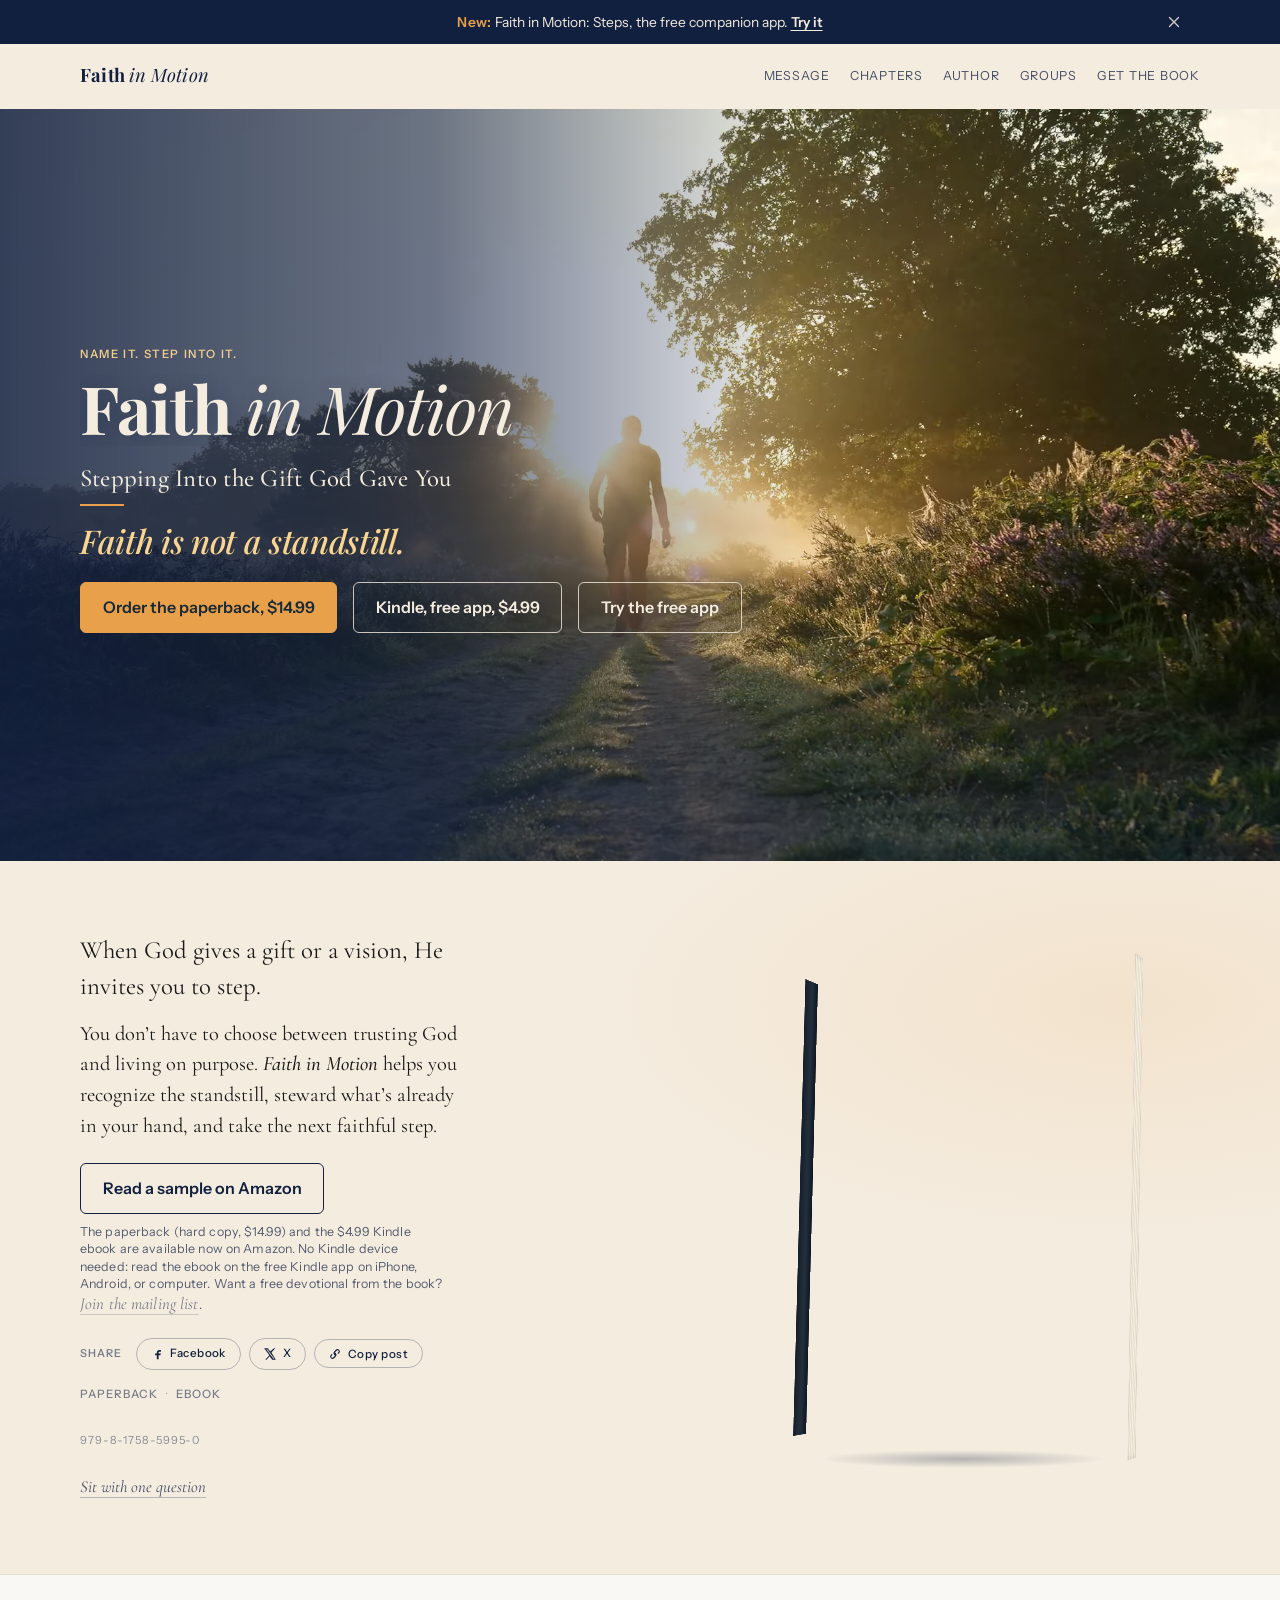
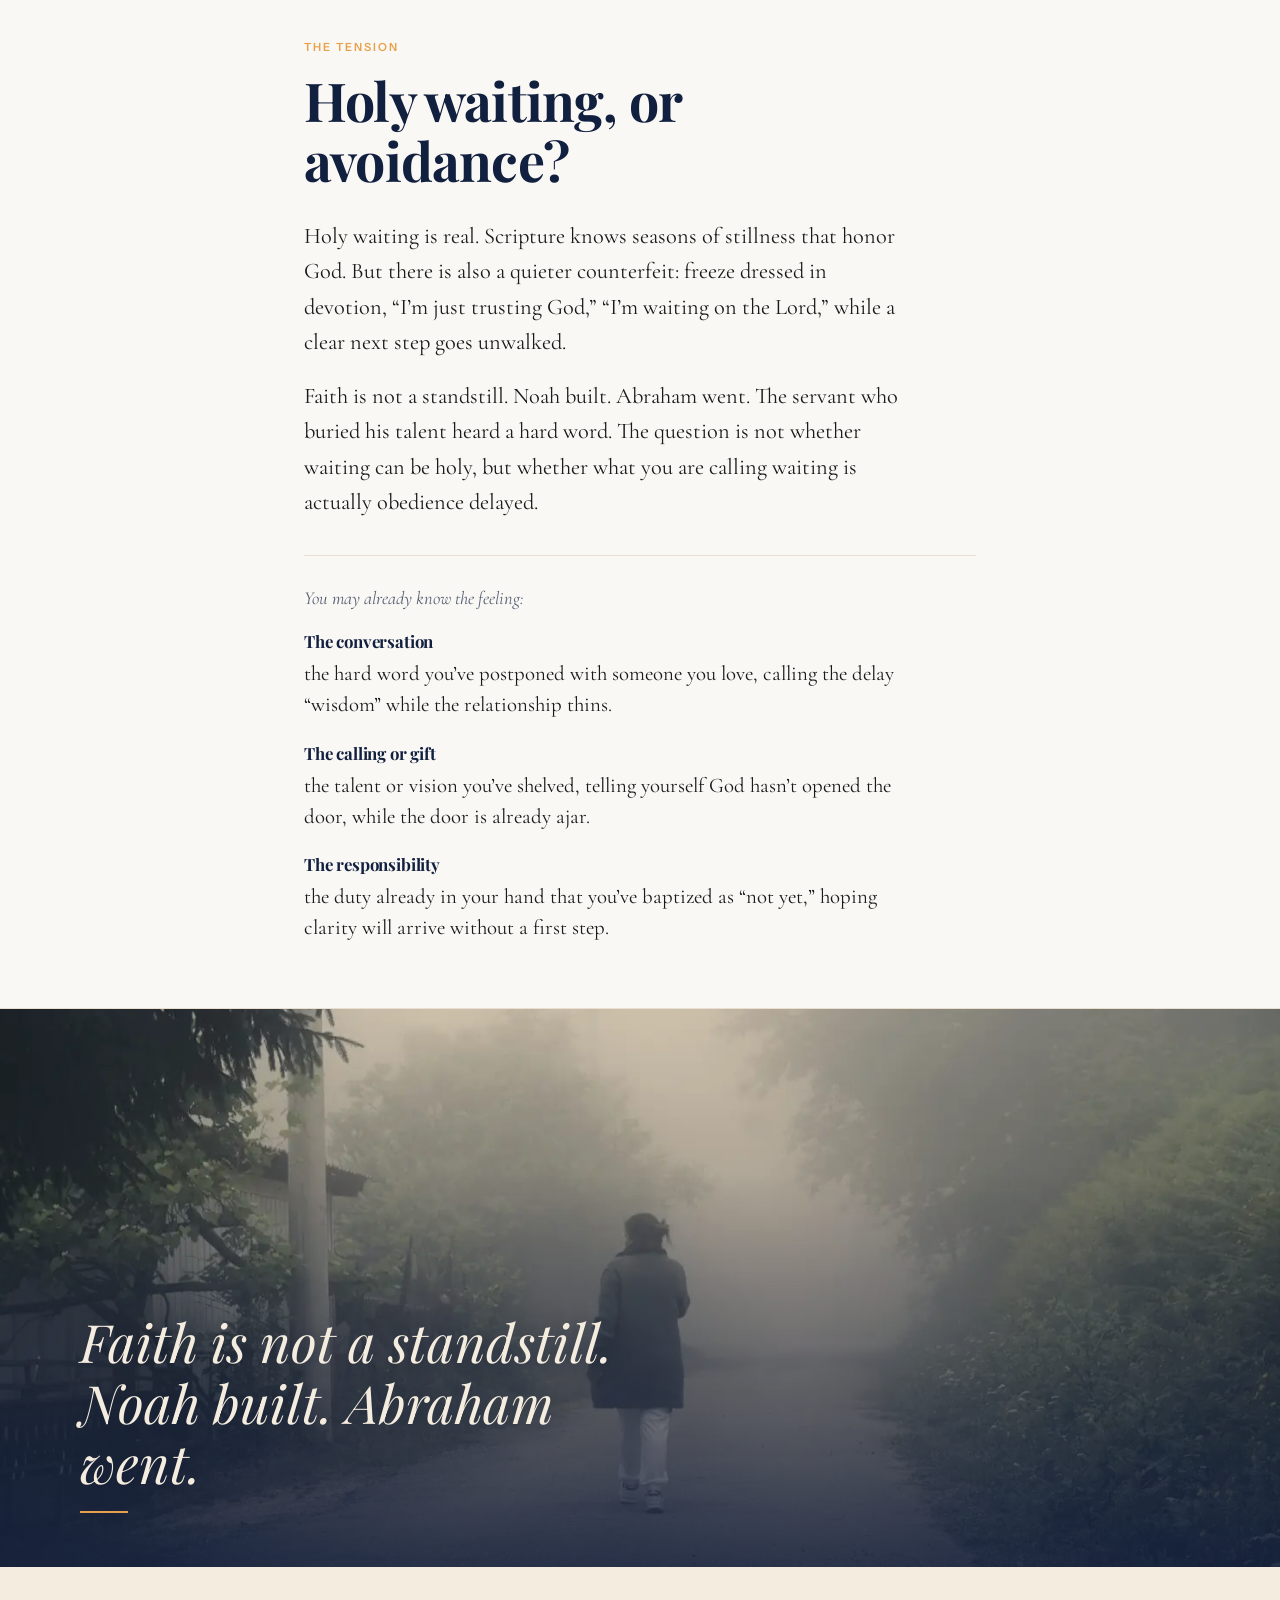
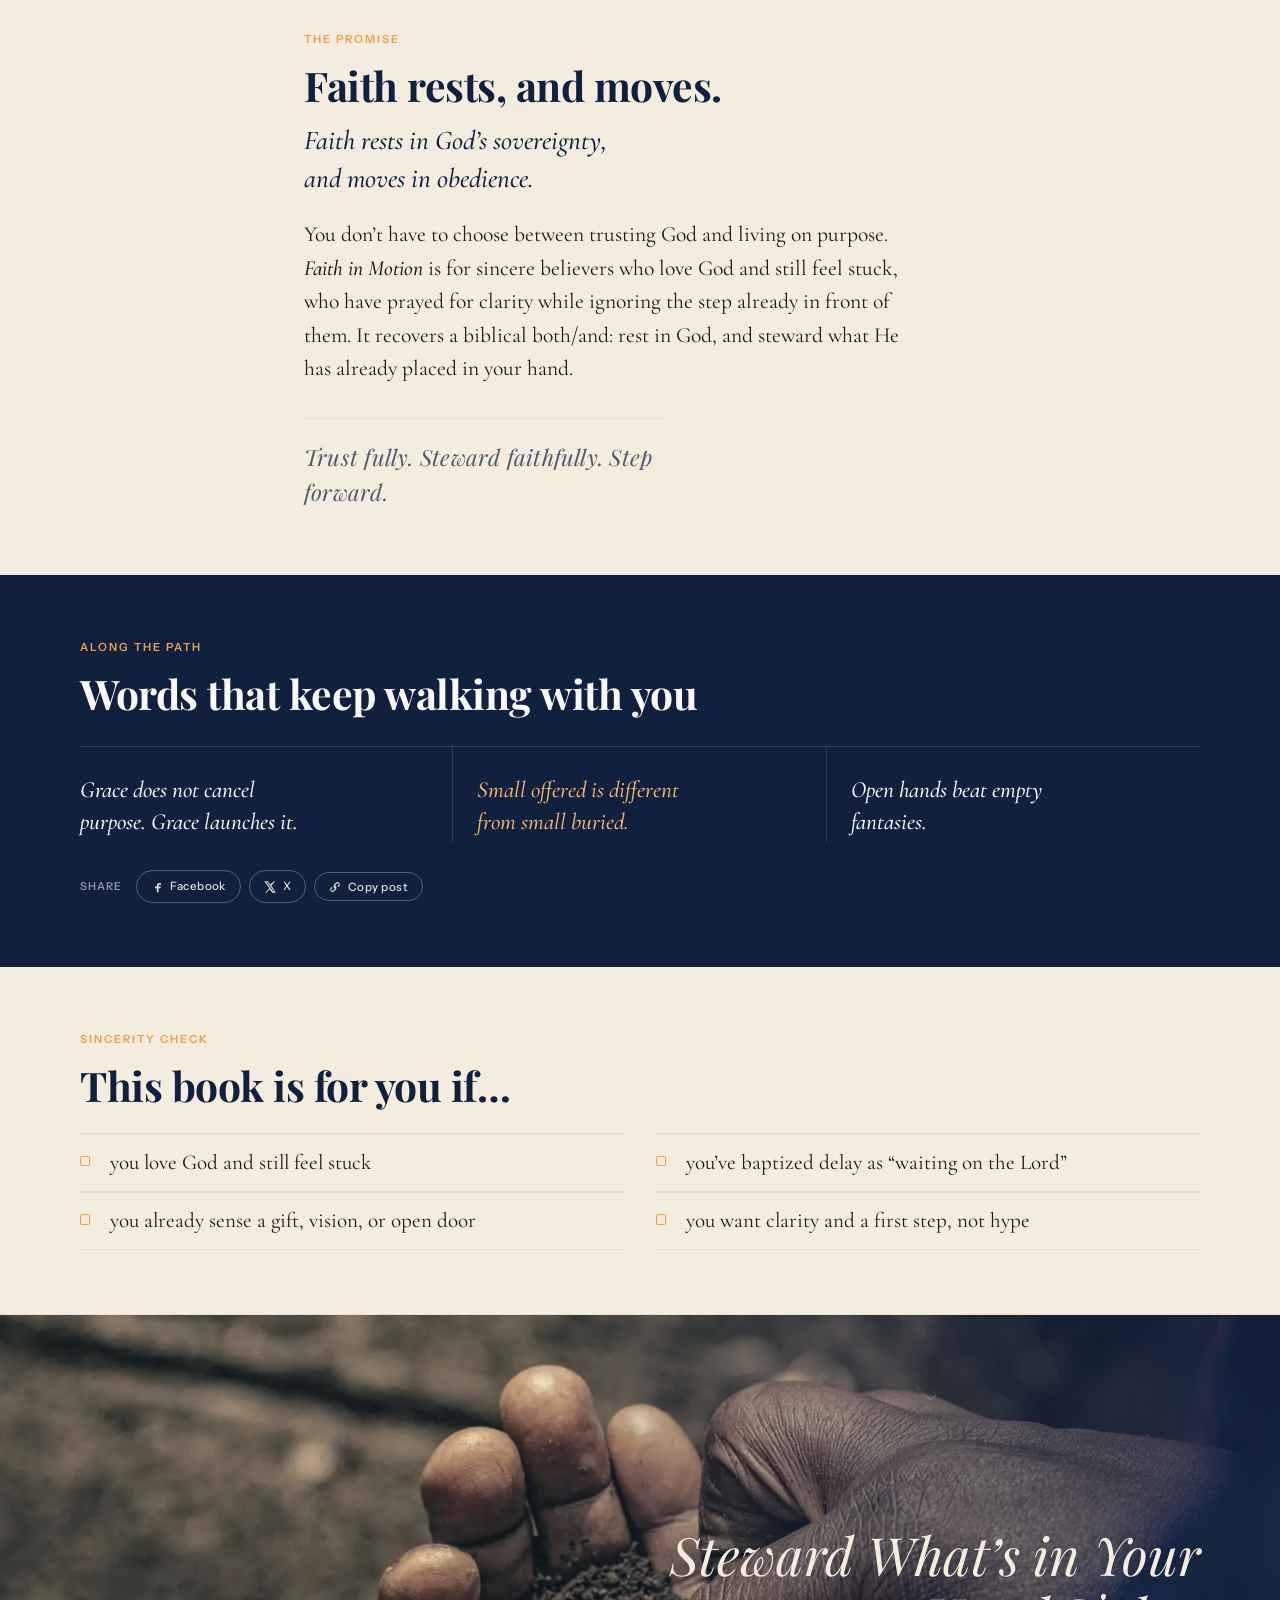
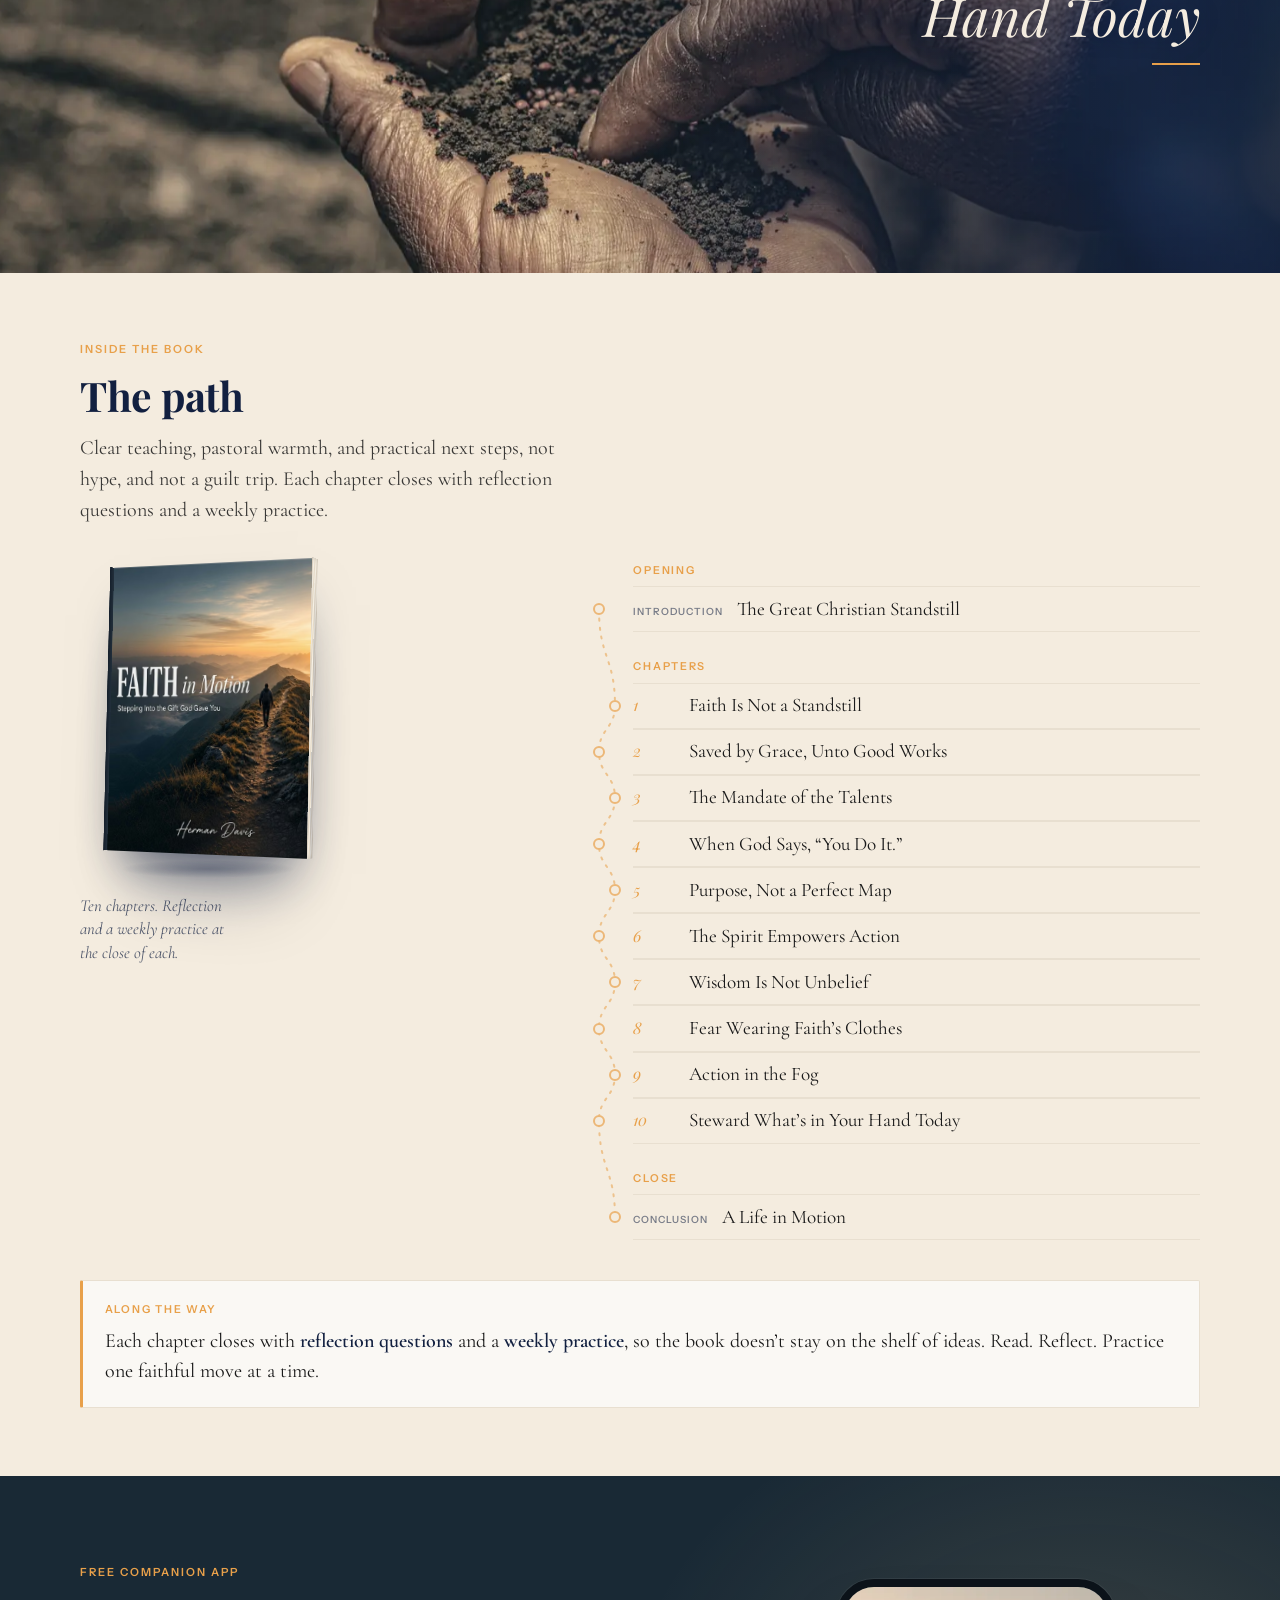
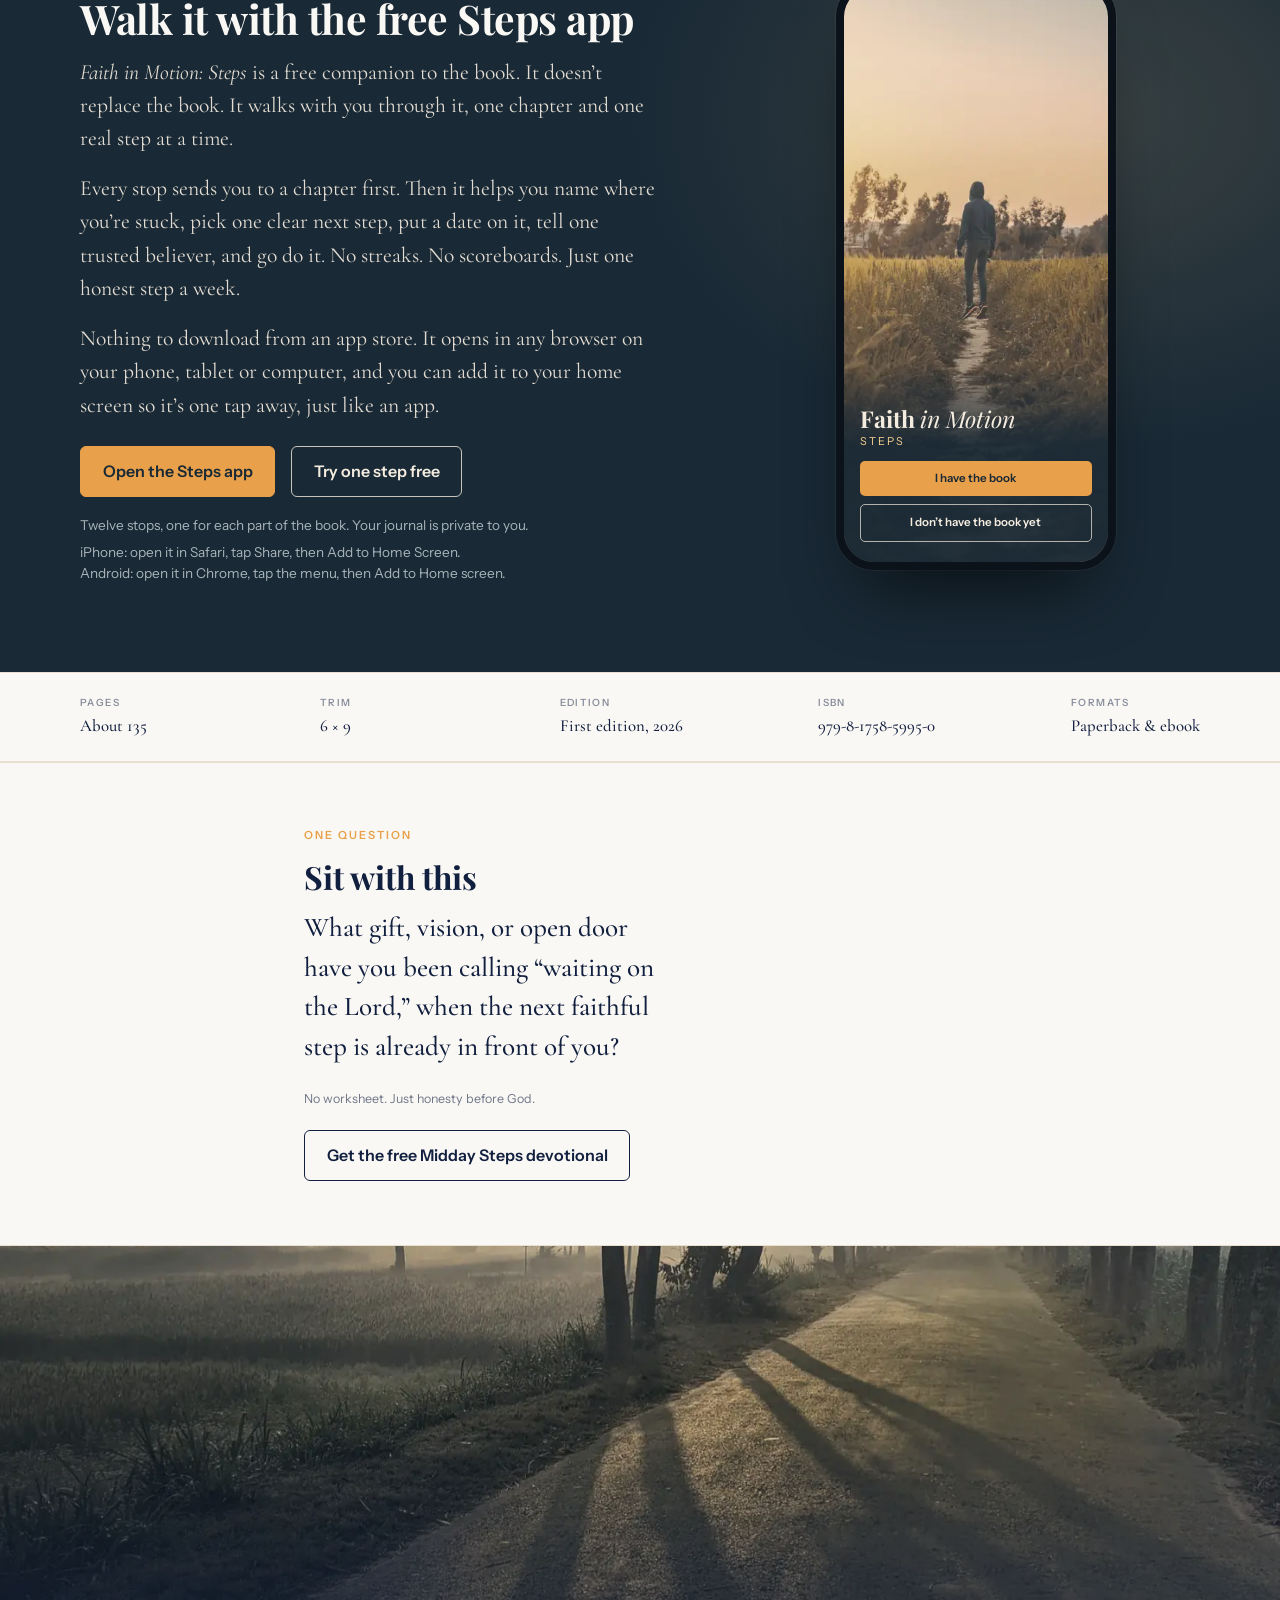
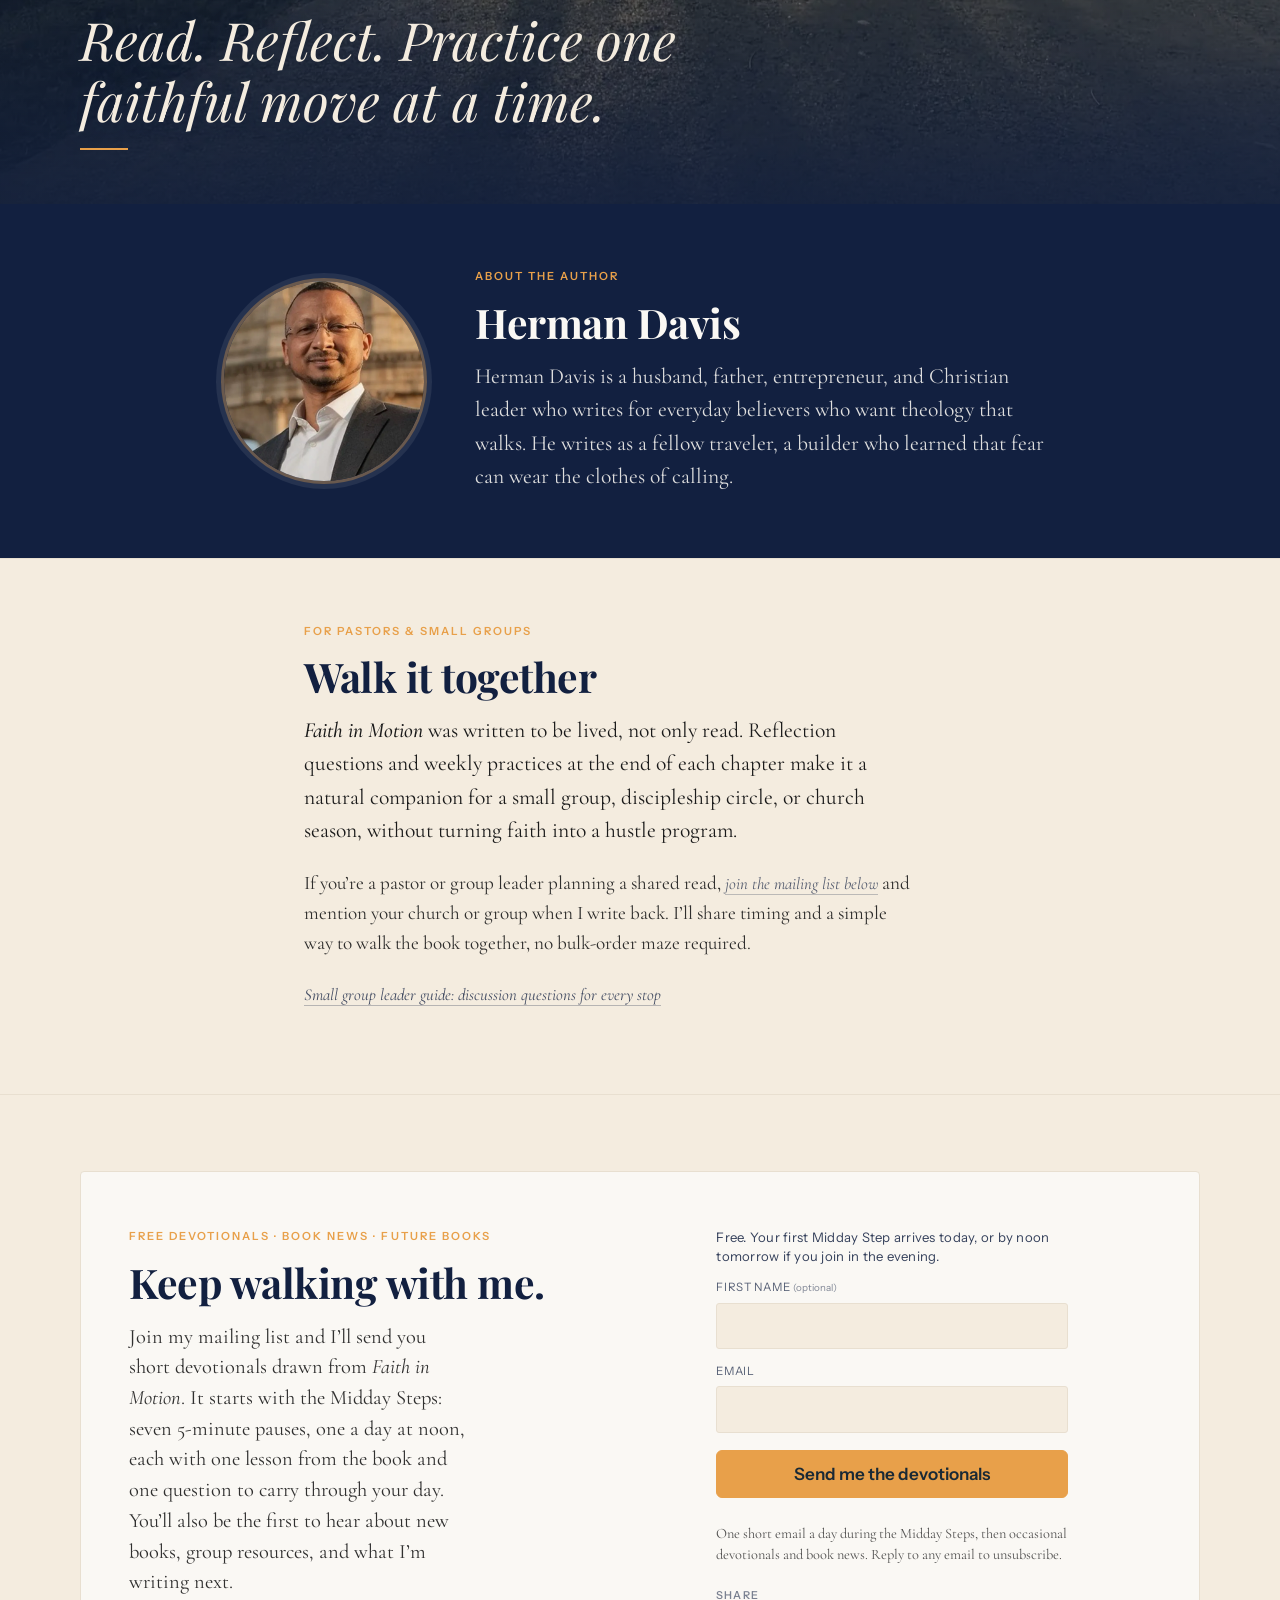
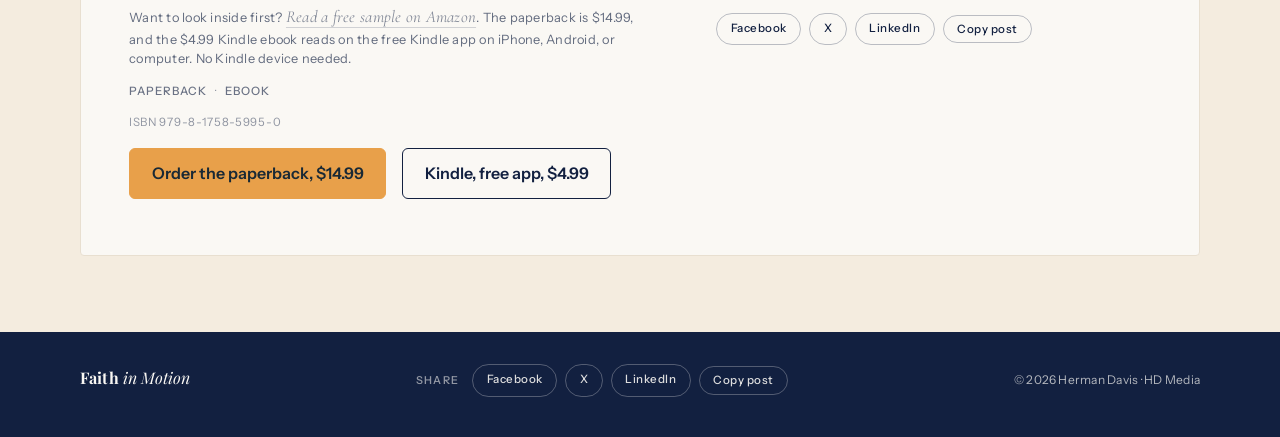
==== commit f0bb6d57: "Fix 4 (Herman, Oct 18): TOC chapter labels read 'Chapter N: title' for readers and tools (ch10 'Stew" ====
--- a/index.html
+++ b/index.html
@@ -37,7 +37,7 @@
     @font-face { font-family: "Instrument Sans"; font-style: normal; font-weight: 400 700; font-display: swap; src: url("/app/fonts/instrument-sans-var.woff2") format("woff2"); }
   </style>
   <script src="bar-early.js?v=20261018-app"></script>
-  <link rel="stylesheet" href="styles.css?v=20261018-section" />
+  <link rel="stylesheet" href="styles.css?v=20261018-fix4" />
 </head>
 <body>
   <a class="skip-link" href="#main">Skip to content</a>
@@ -53,7 +53,7 @@
   <header class="site-header" role="banner">
     <div class="shell header-inner">
       <a class="wordmark" href="#top" aria-label="Faith in Motion, home">
-        <span class="wm-faith">Faith</span><span class="wm-motion"> in Motion</span>
+        <span class="wm-faith">Faith</span> <span class="wm-motion">in Motion</span>
       </a>
       <nav class="nav" aria-label="Primary">
         <a class="nav-link" href="#tension">Message</a>
@@ -112,7 +112,7 @@
         <div class="hero-copy">
           <p class="eyebrow campaign-kicker">Name it. Step into it.</p>
           <h1 id="hero-title" class="hero-title">
-            <span class="t-faith">Faith</span><span class="t-motion"> in Motion</span>
+            <span class="t-faith">Faith</span> <span class="t-motion">in Motion</span>
           </h1>
           <p class="hero-subtitle">Stepping Into the Gift God Gave You</p>
           <p class="hero-thesis">Faith is not a standstill.</p>
@@ -334,28 +334,28 @@
             <div class="map-block map-opening">
               <p class="map-part">Opening</p>
               <ol class="map-list">
-                <li><span class="map-label">Introduction</span><span class="map-title">The Great Christian Standstill</span></li>
+                <li><span class="map-label">Introduction</span> <span class="map-title">The Great Christian Standstill</span></li>
               </ol>
             </div>
             <div class="map-block map-chapters">
               <p class="map-part">Chapters</p>
               <ol class="map-list map-list-split" start="1">
-                <li><span class="map-num">1</span><span class="map-title">Faith Is Not a Standstill</span></li>
-                <li><span class="map-num">2</span><span class="map-title">Saved by Grace, Unto Good Works</span></li>
-                <li><span class="map-num">3</span><span class="map-title">The Mandate of the Talents</span></li>
-                <li><span class="map-num">4</span><span class="map-title">When God Says, “You Do It.”</span></li>
-                <li><span class="map-num">5</span><span class="map-title">Purpose, Not a Perfect Map</span></li>
-                <li><span class="map-num">6</span><span class="map-title">The Spirit Empowers Action</span></li>
-                <li><span class="map-num">7</span><span class="map-title">Wisdom Is Not Unbelief</span></li>
-                <li><span class="map-num">8</span><span class="map-title">Fear Wearing Faith’s Clothes</span></li>
-                <li><span class="map-num">9</span><span class="map-title">Action in the Fog</span></li>
-                <li><span class="map-num">10</span><span class="map-title">Steward What’s in Your Hand Today</span></li>
+                <li><span class="map-num"><span class="sr-only">Chapter </span>1<span class="sr-only">:</span></span> <span class="map-title">Faith Is Not a Standstill</span></li>
+                <li><span class="map-num"><span class="sr-only">Chapter </span>2<span class="sr-only">:</span></span> <span class="map-title">Saved by Grace, Unto Good Works</span></li>
+                <li><span class="map-num"><span class="sr-only">Chapter </span>3<span class="sr-only">:</span></span> <span class="map-title">The Mandate of the Talents</span></li>
+                <li><span class="map-num"><span class="sr-only">Chapter </span>4<span class="sr-only">:</span></span> <span class="map-title">When God Says, “You Do It.”</span></li>
+                <li><span class="map-num"><span class="sr-only">Chapter </span>5<span class="sr-only">:</span></span> <span class="map-title">Purpose, Not a Perfect Map</span></li>
+                <li><span class="map-num"><span class="sr-only">Chapter </span>6<span class="sr-only">:</span></span> <span class="map-title">The Spirit Empowers Action</span></li>
+                <li><span class="map-num"><span class="sr-only">Chapter </span>7<span class="sr-only">:</span></span> <span class="map-title">Wisdom Is Not Unbelief</span></li>
+                <li><span class="map-num"><span class="sr-only">Chapter </span>8<span class="sr-only">:</span></span> <span class="map-title">Fear Wearing Faith’s Clothes</span></li>
+                <li><span class="map-num"><span class="sr-only">Chapter </span>9<span class="sr-only">:</span></span> <span class="map-title">Action in the Fog</span></li>
+                <li><span class="map-num"><span class="sr-only">Chapter </span>10<span class="sr-only">:</span></span> <span class="map-title">Steward What’s in Your Hand Today</span></li>
               </ol>
             </div>
             <div class="map-block map-close">
               <p class="map-part">Close</p>
               <ol class="map-list">
-                <li><span class="map-label">Conclusion</span><span class="map-title">A Life in Motion</span></li>
+                <li><span class="map-label">Conclusion</span> <span class="map-title">A Life in Motion</span></li>
               </ol>
             </div>
           </div>
@@ -396,7 +396,7 @@
           <div class="phone-frame">
             <img src="/app/img/door1-640.webp" width="640" height="800" alt="" loading="lazy" decoding="async" />
             <div class="phone-ui">
-              <p class="phone-lockup"><b>Faith </b><i>in Motion</i><span>Steps</span></p>
+              <p class="phone-lockup"><b>Faith</b> <i>in Motion</i><span>Steps</span></p>
               <span class="phone-btn">I have the book</span>
               <span class="phone-btn phone-btn-ghost">I don’t have the book yet</span>
             </div>
@@ -526,7 +526,7 @@
             <span class="format-chip">Ebook</span>
           </p>
           <p class="buy-isbn">ISBN 979-8-1758-5995-0</p>
-          <div class="hero-cta buy-amazon">
+          <div class="hero-cta buy-amazon" id="get-the-book" tabindex="-1" aria-label="Get the book: paperback or Kindle">
             <a class="btn btn-primary" href="https://www.amazon.com/Faith-Motion-Stepping-Into-Gift/dp/B0HL396MH6" target="_blank" rel="noopener noreferrer" data-cta="amazon-paperback">Order the paperback, $14.99</a>
             <a class="btn btn-secondary" href="https://www.amazon.com/dp/B0HKV9P1FQ" target="_blank" rel="noopener noreferrer" data-cta="amazon-kindle">Kindle, free app, $4.99</a>
           </div>
@@ -599,7 +599,7 @@
   <footer class="site-footer" role="contentinfo">
     <div class="shell footer-inner">
       <p class="footer-mark">
-        <span class="wm-faith">Faith</span><span class="wm-motion"> in Motion</span>
+        <span class="wm-faith">Faith</span> <span class="wm-motion">in Motion</span>
       </p>
       <div class="share-bar share-bar-footer" role="group" aria-label="Share this page">
         <p class="share-label">Share</p>
@@ -617,14 +617,14 @@
     </div>
   </footer>
 
-  <!-- Sticky buy bar -->
-  <aside class="sticky-buy" id="sticky-buy" aria-label="Quick pre-order" hidden>
-    <div class="sticky-inner">
-      <p class="sticky-title"><span class="wm-faith">Faith</span><span class="wm-motion"> in Motion</span></p>
-      <!-- PRELAUNCH: after Oct 12 → Get the book + Amazon href; data-cta -->
-    </div>
+  <!-- Sticky buy bar: tap anywhere on it to jump to the Get the book options (paperback + Kindle) -->
+  <aside class="sticky-buy" id="sticky-buy" aria-label="Get the book" hidden>
+    <a class="sticky-inner sticky-link" href="#get-the-book" data-cta="sticky-get-book">
+      <span class="sticky-title"><span class="wm-faith">Faith</span> <span class="wm-motion">in Motion</span></span>
+      <span class="btn btn-primary btn-sm sticky-cta">Get the book</span>
+    </a>
   </aside>
 
-  <script src="script.js?v=20261018-section" defer></script>
+  <script src="script.js?v=20261018-fix4" defer></script>
 </body>
 </html>
--- a/styles.css
+++ b/styles.css
@@ -705,6 +705,18 @@
   font-size: 0.95rem;
 }
 body.has-sticky-buy { padding-bottom: 4.5rem; }
+/* Whole bar is one tap target that jumps to the Get the book options */
+.sticky-link {
+  min-height: 44px;
+  text-decoration: none;
+  color: inherit;
+  cursor: pointer;
+  -webkit-tap-highlight-color: transparent;
+}
+.sticky-link:focus-visible { outline: 2px solid var(--amber); outline-offset: 4px; border-radius: 6px; }
+.sticky-cta { flex: none; pointer-events: none; }
+#get-the-book { scroll-margin-top: calc(4rem + 1.5rem); scroll-margin-bottom: 6rem; }
+#get-the-book:focus { outline: none; }
 
 @media (min-width: 900px) {
   /* Subtle on desktop; still useful after hero */
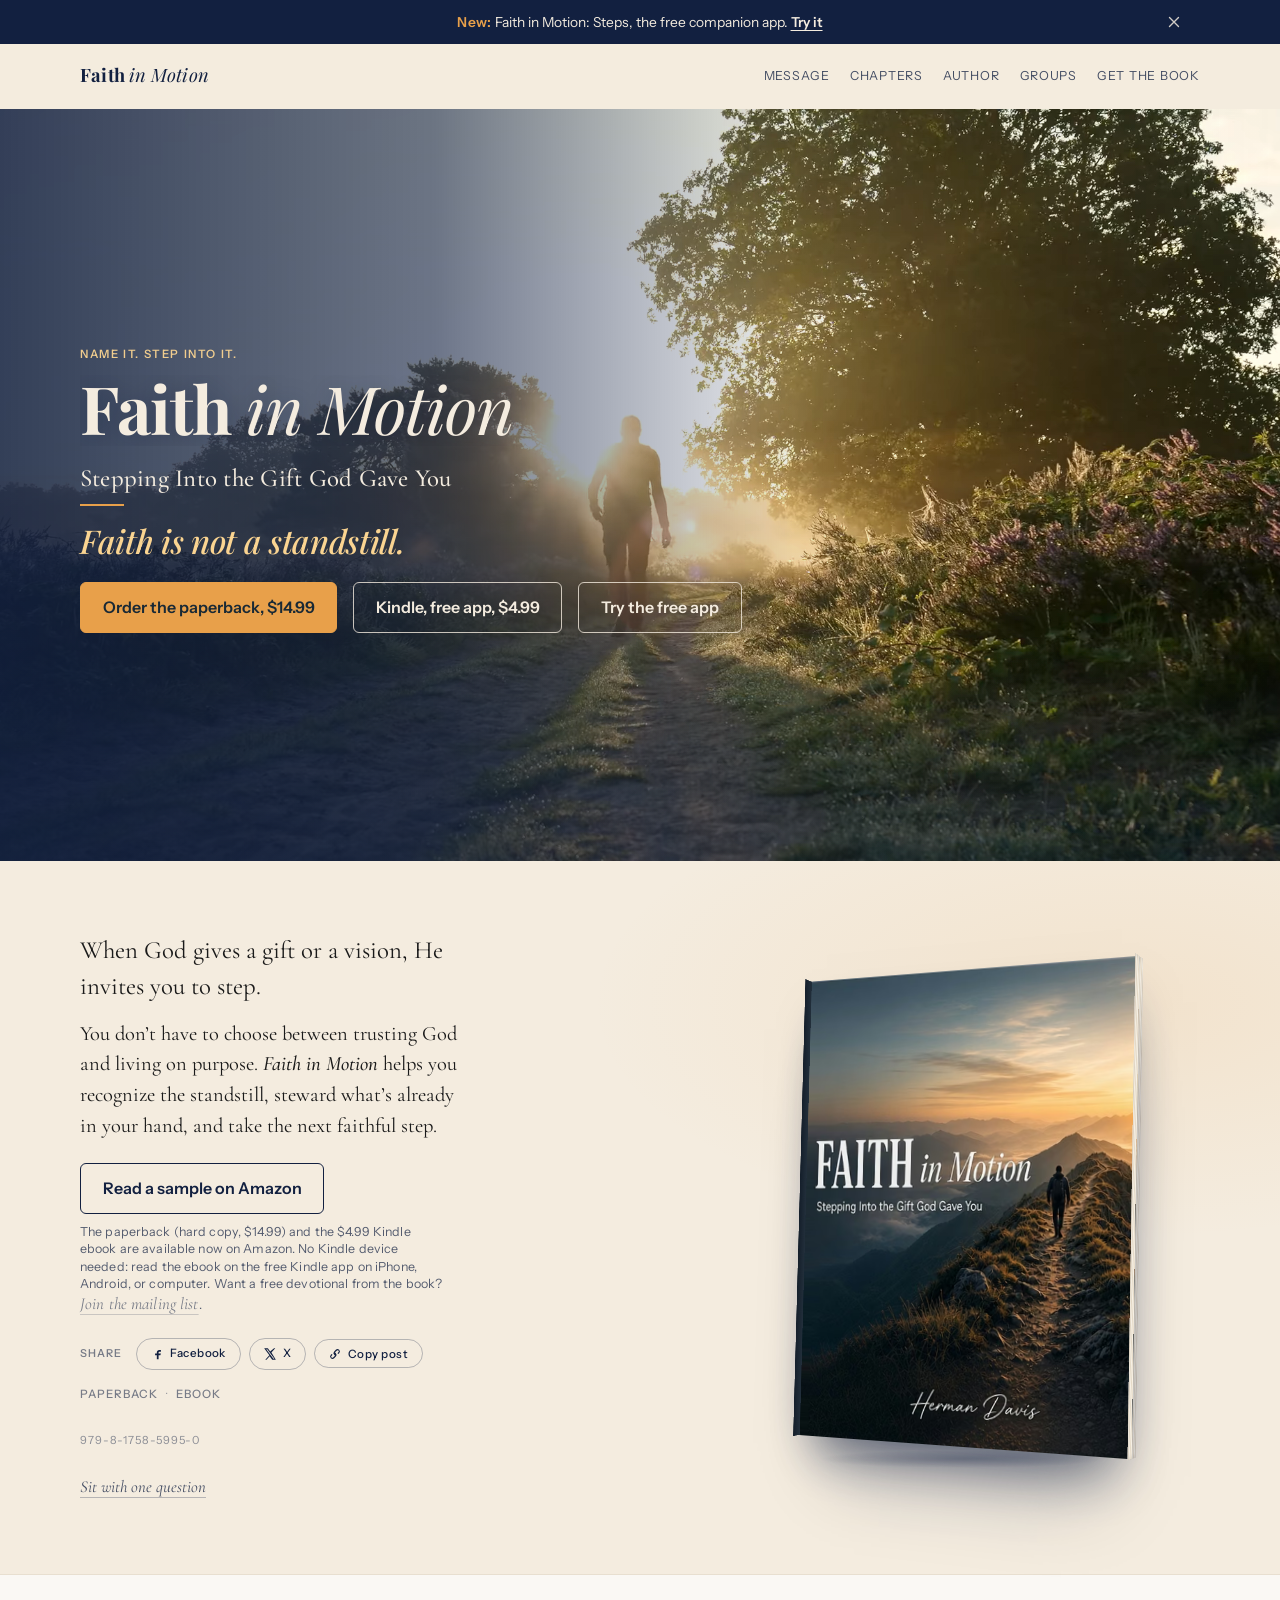
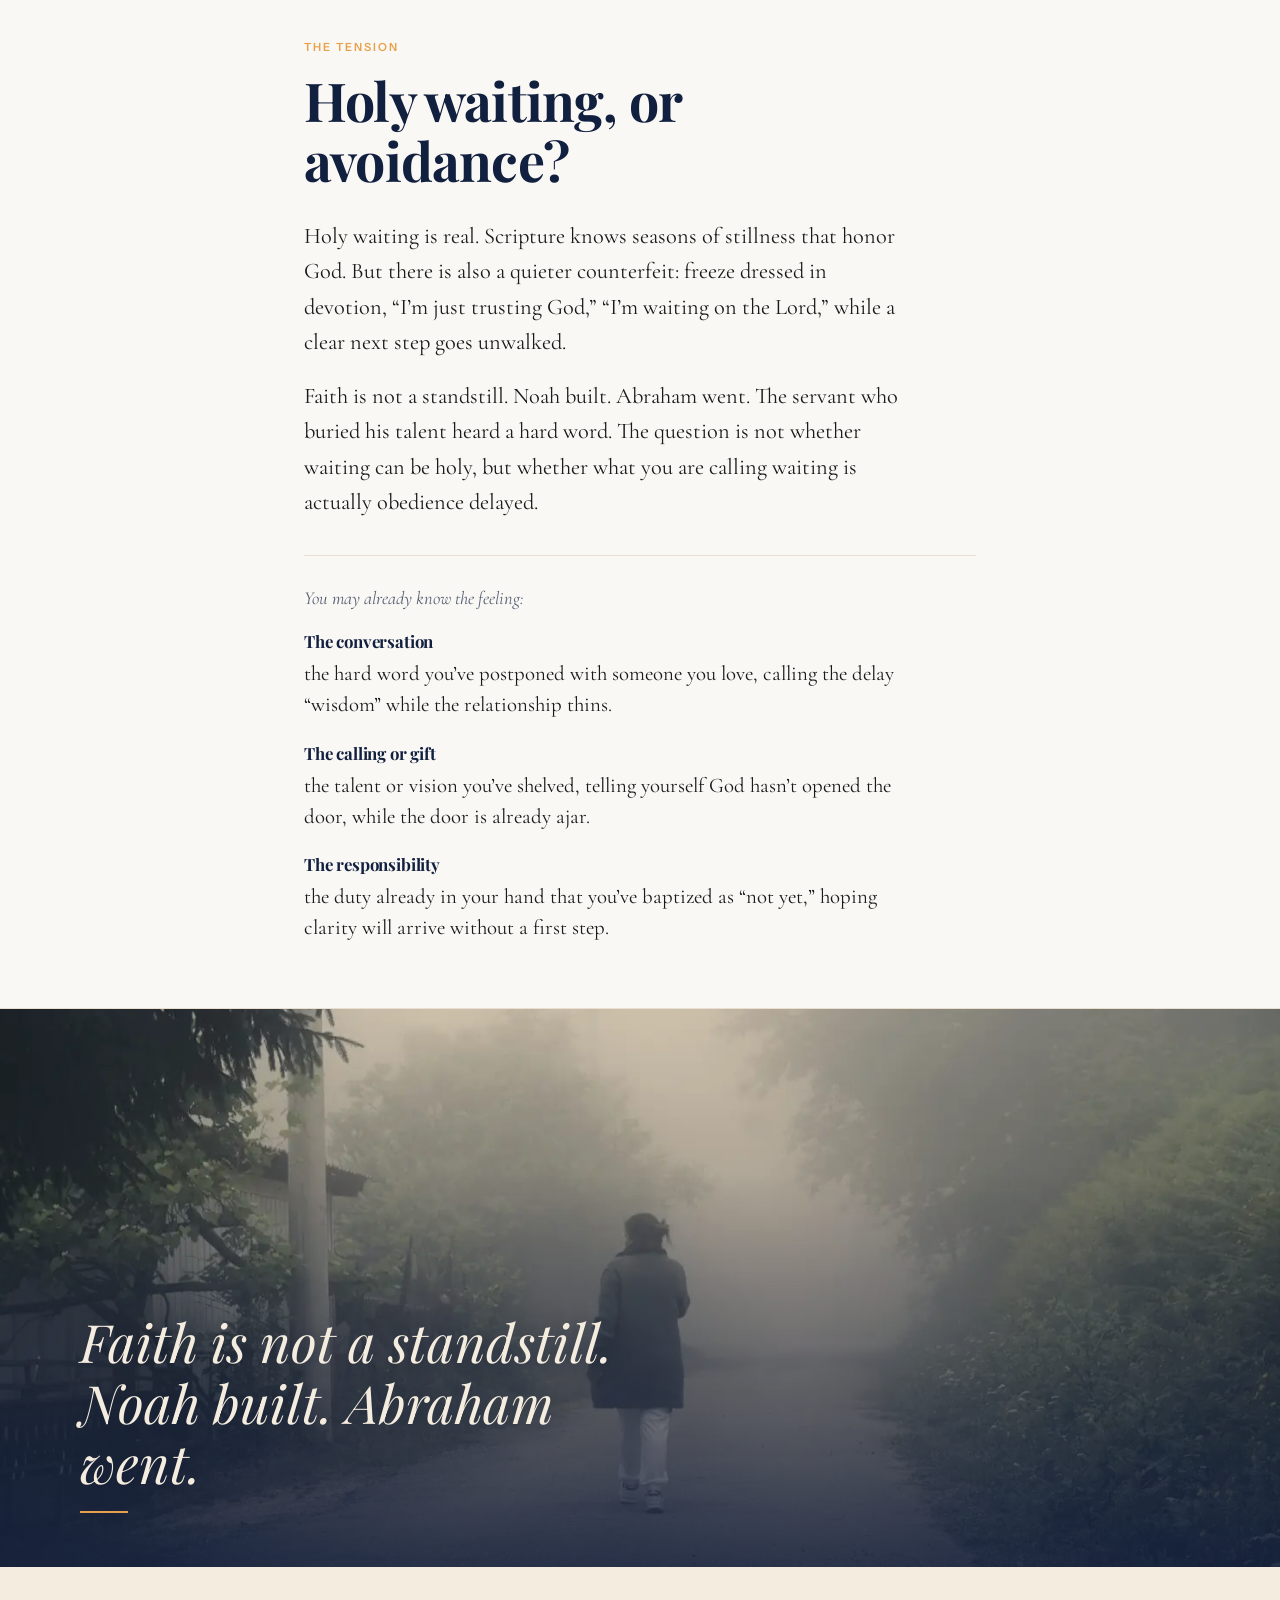
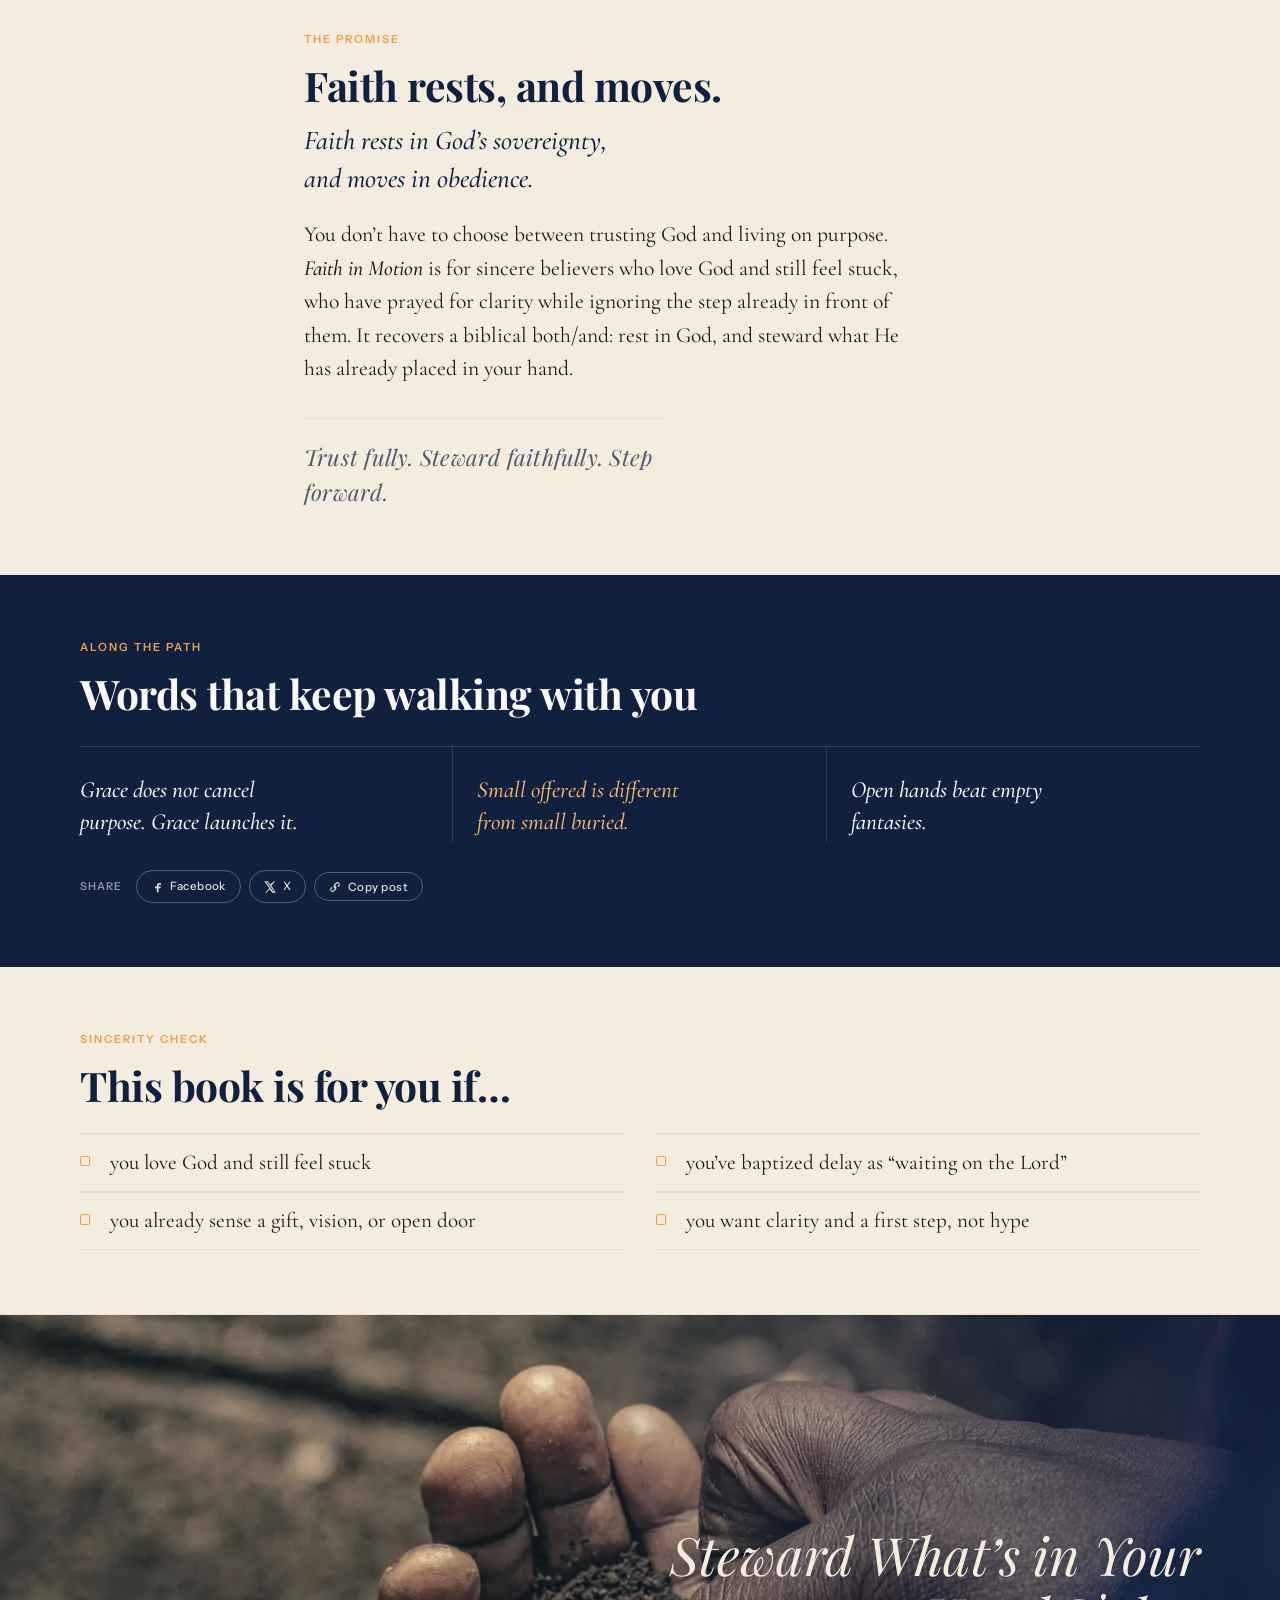
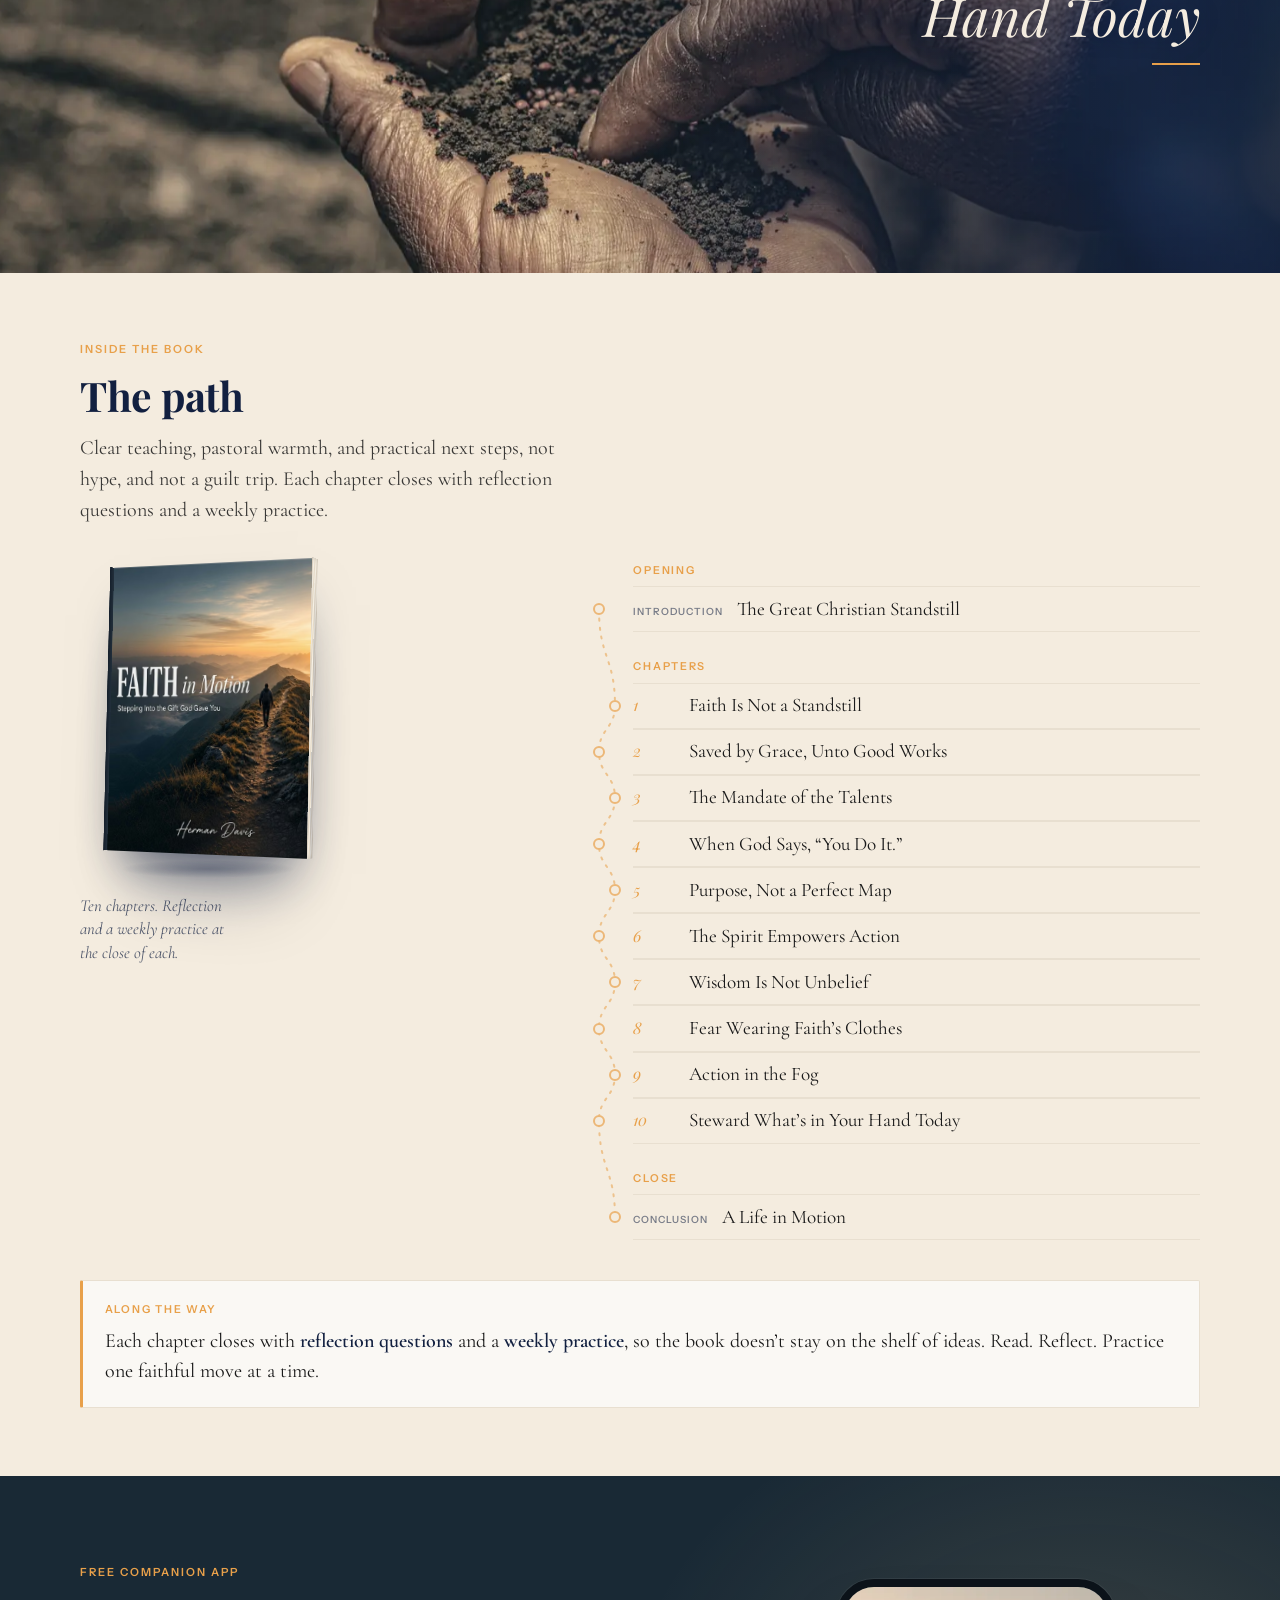
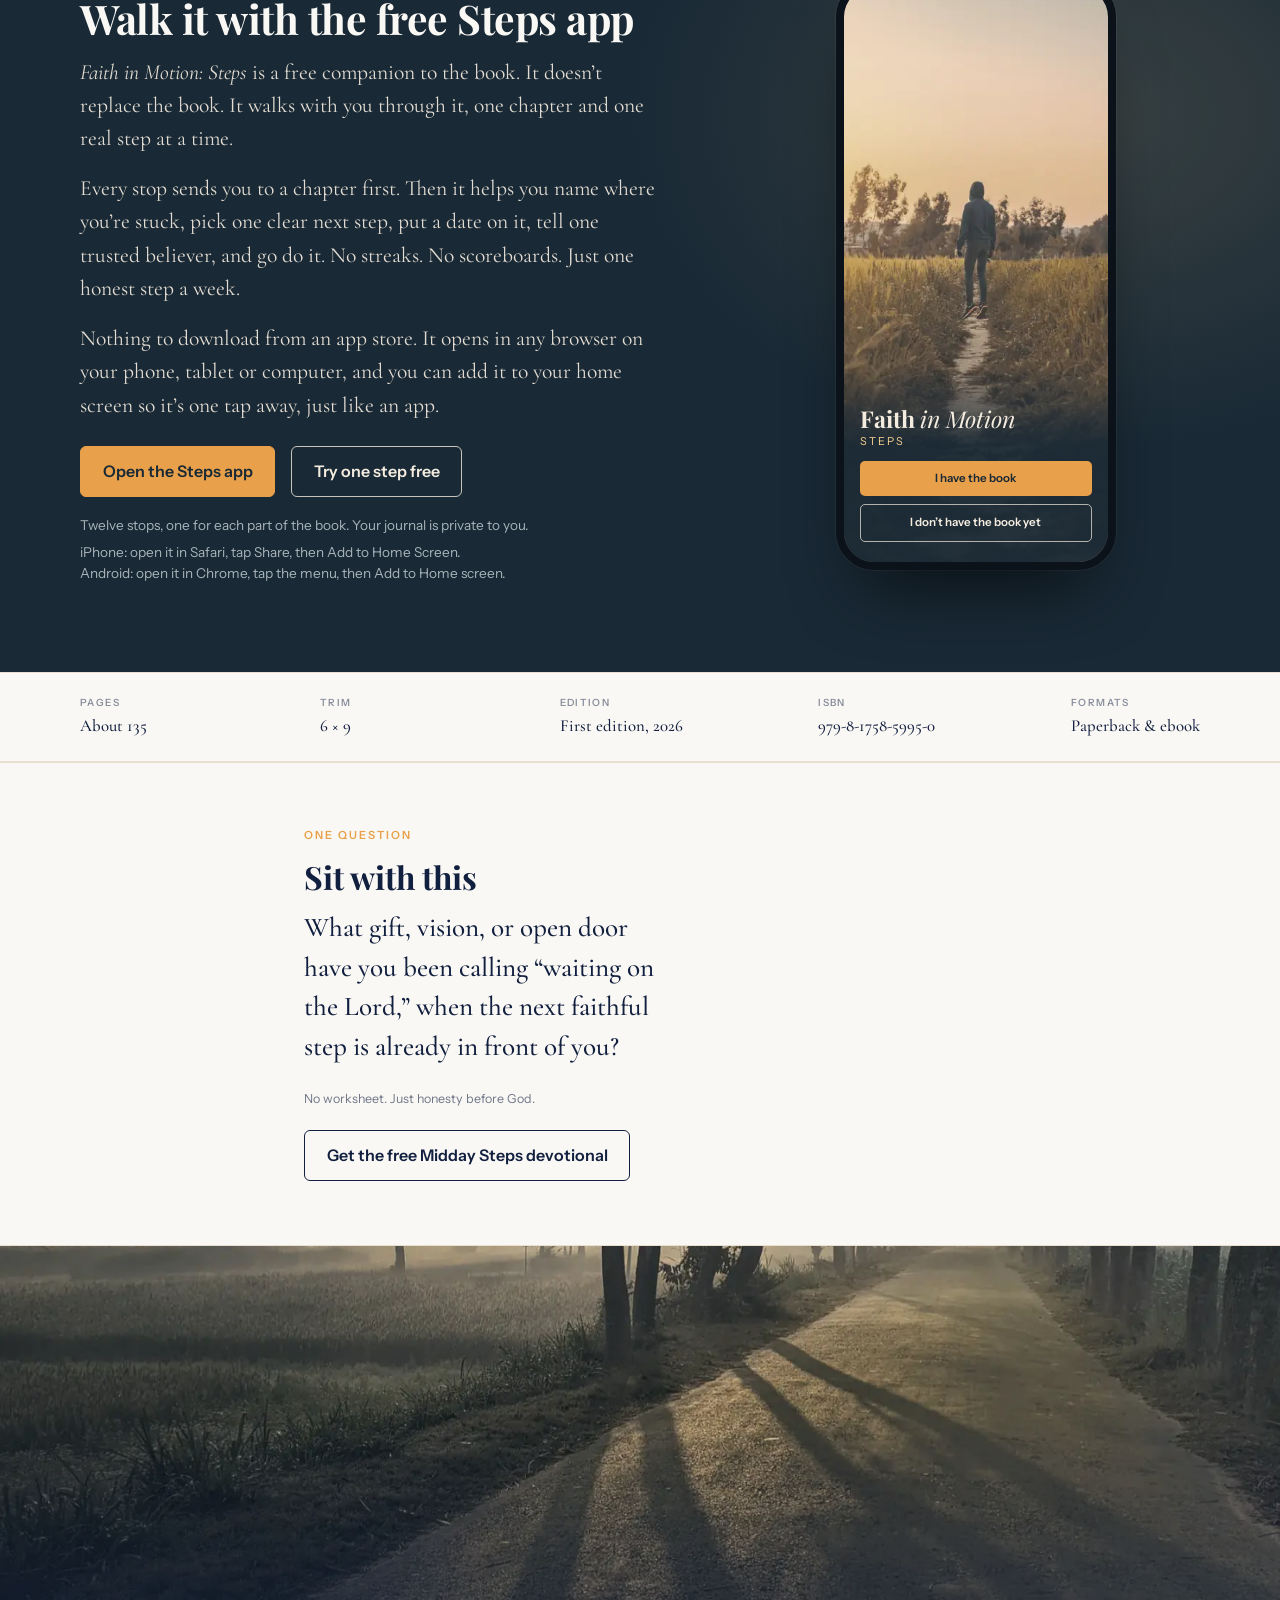
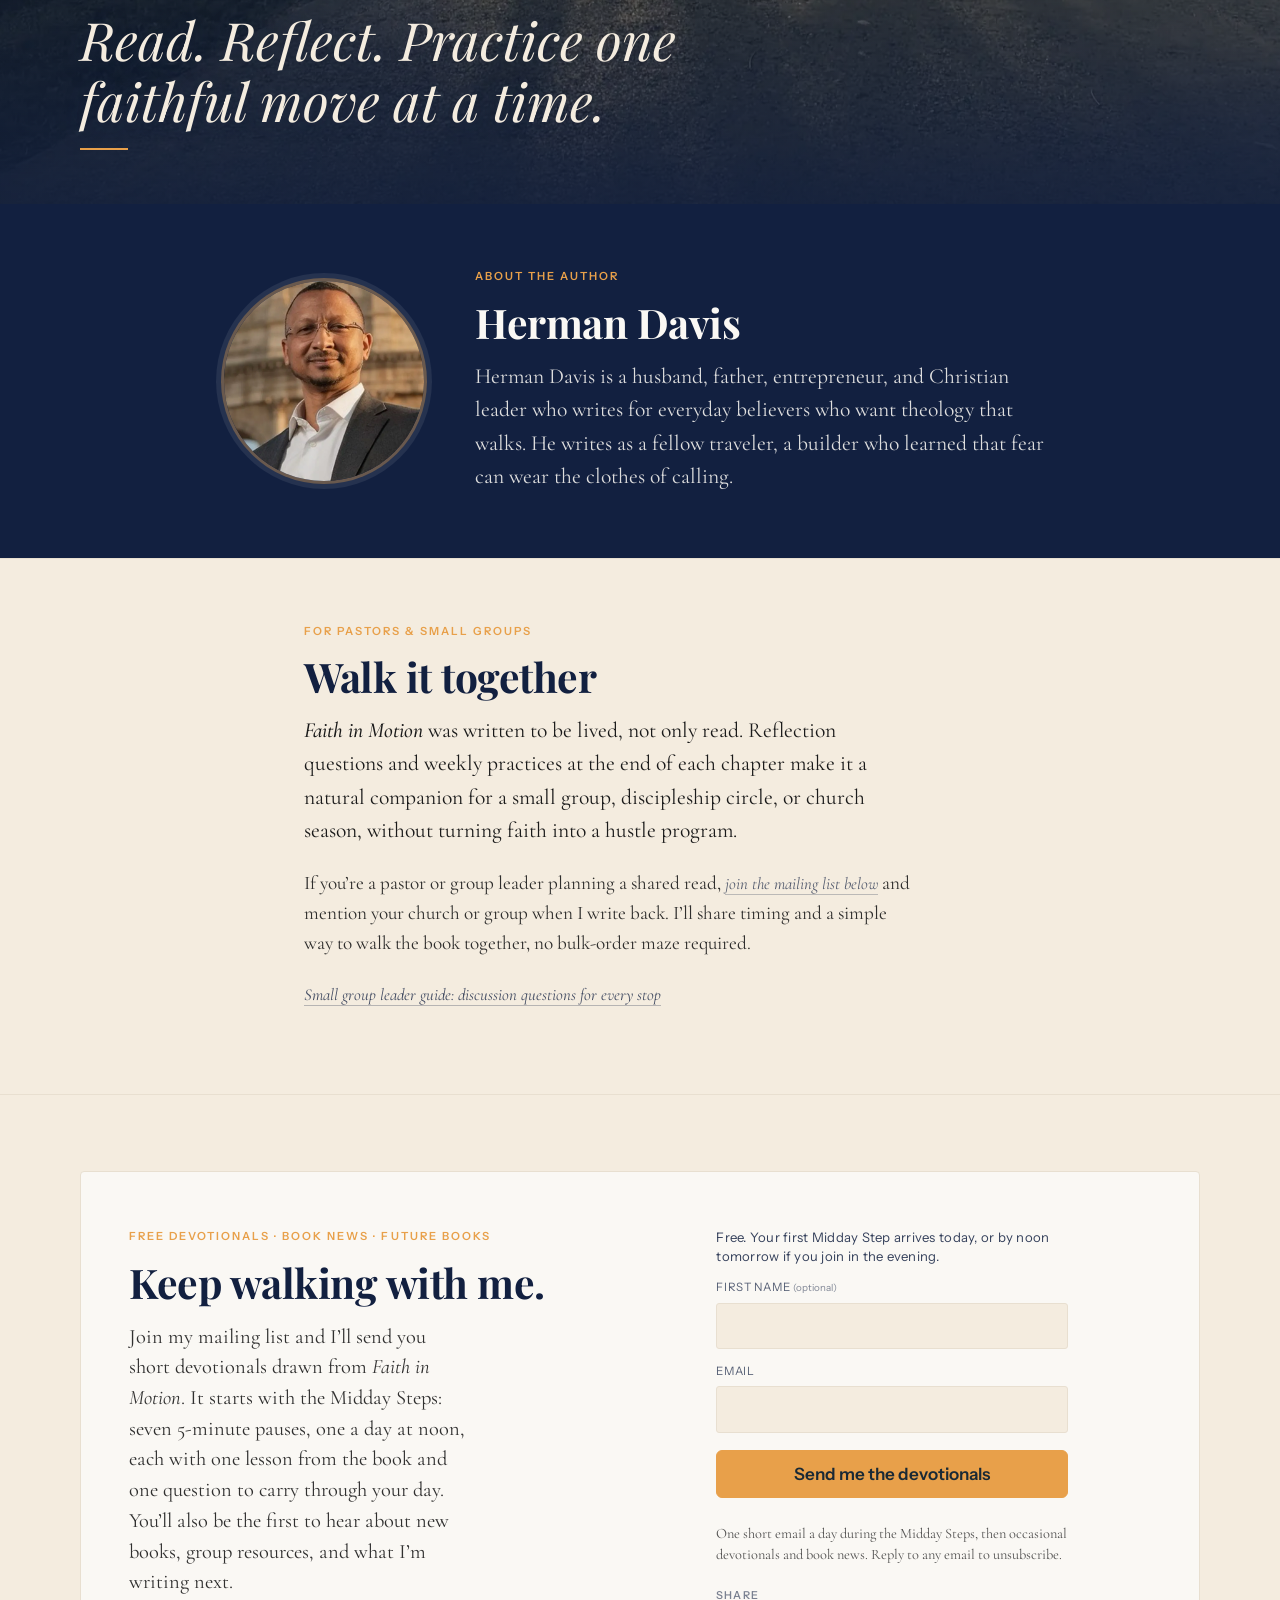
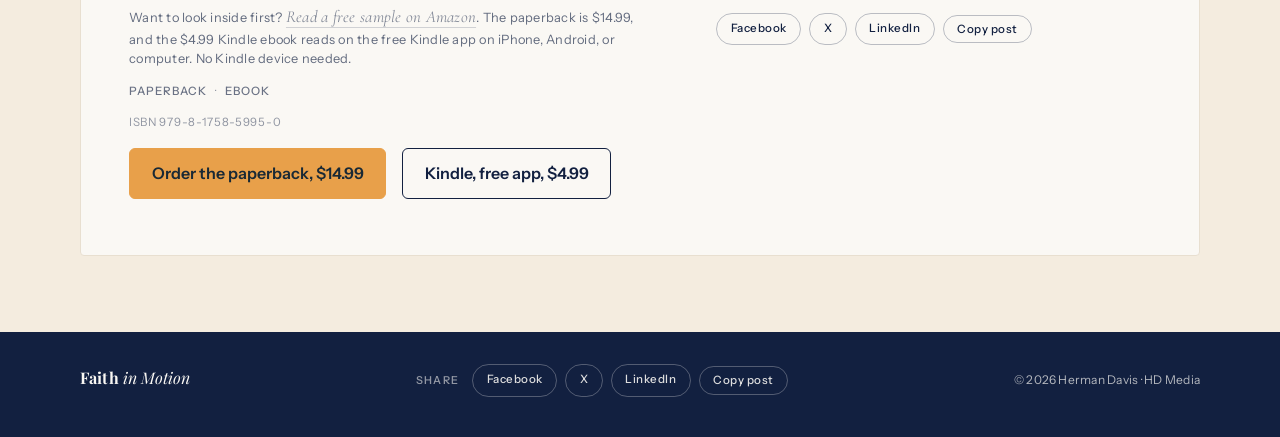
==== commit 1d72c8b5: "Signup form fail-guard (built for Herman's review Oct 18; not deployed): Netlify POST is checked; on" ====
--- a/index.html
+++ b/index.html
@@ -625,6 +625,6 @@
     </a>
   </aside>
 
-  <script src="script.js?v=20261018-fix4" defer></script>
+  <script src="script.js?v=20261018-formguard" defer></script>
 </body>
 </html>
